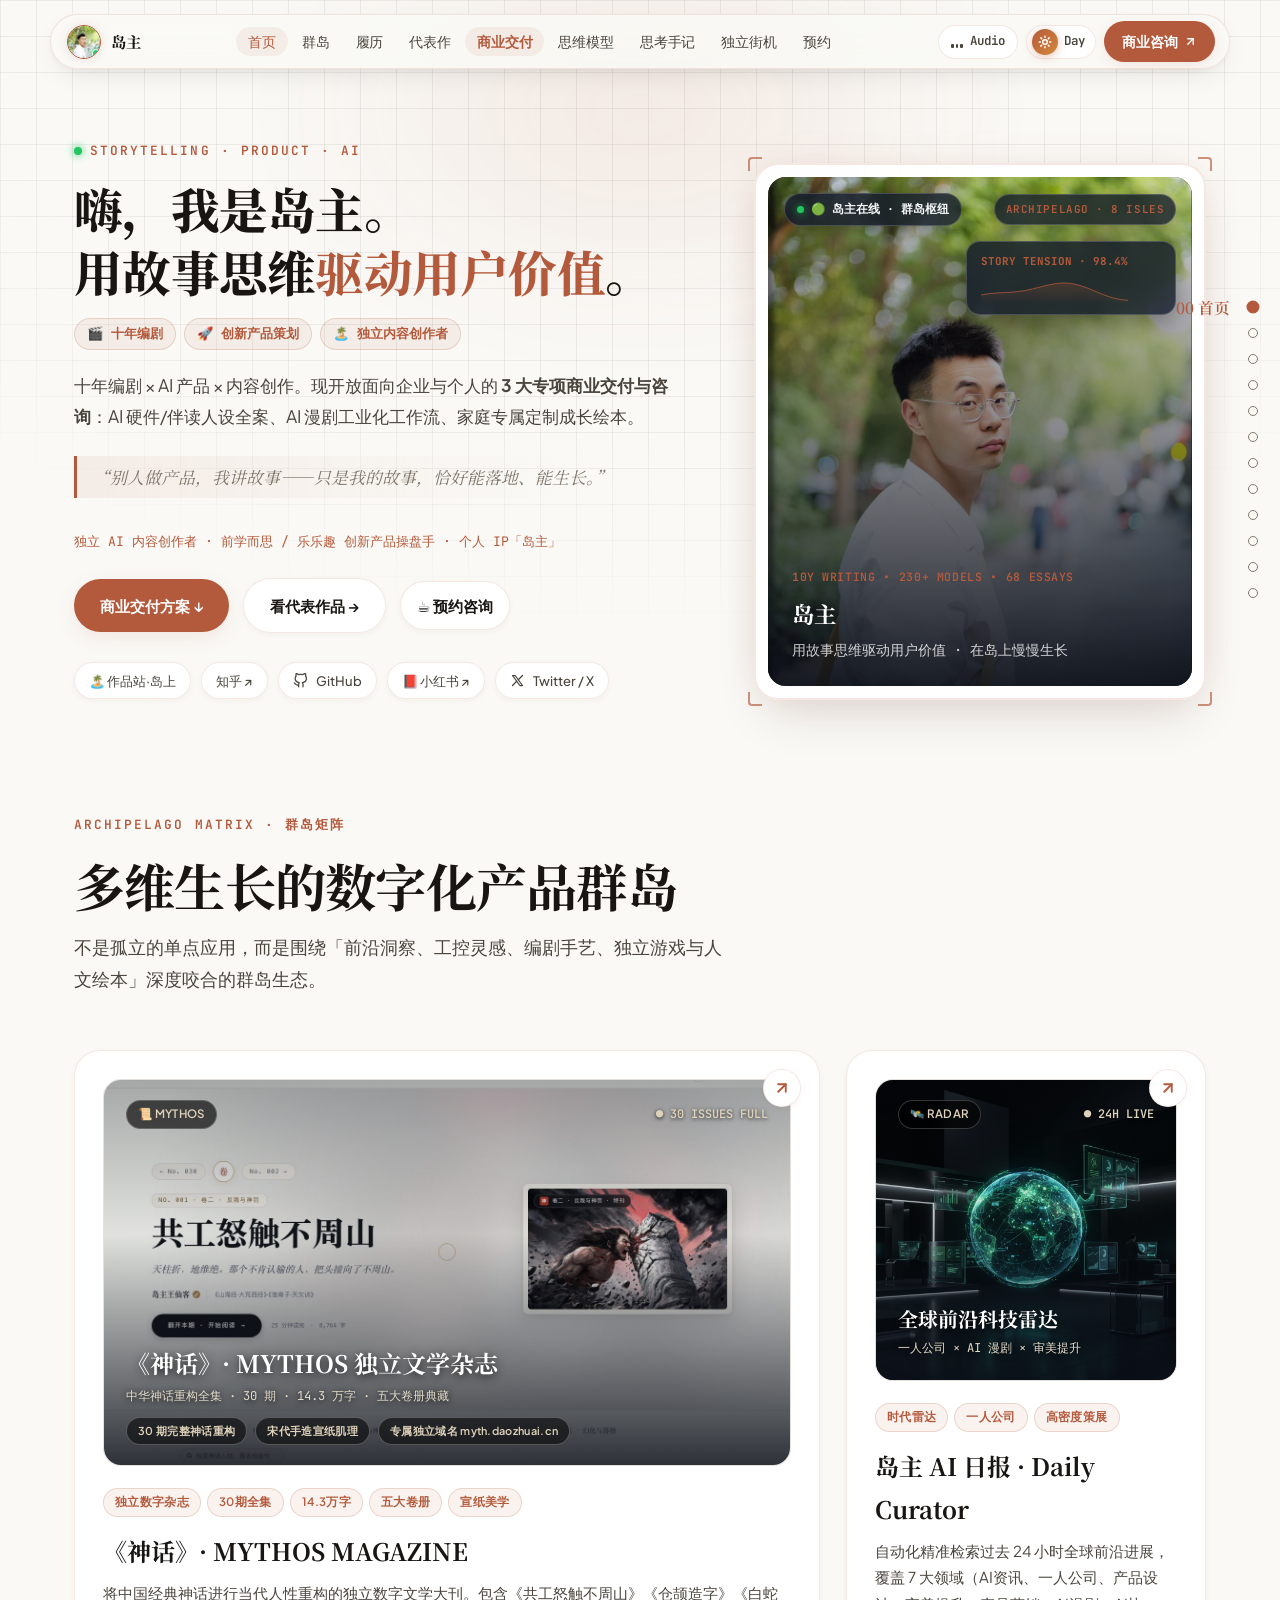
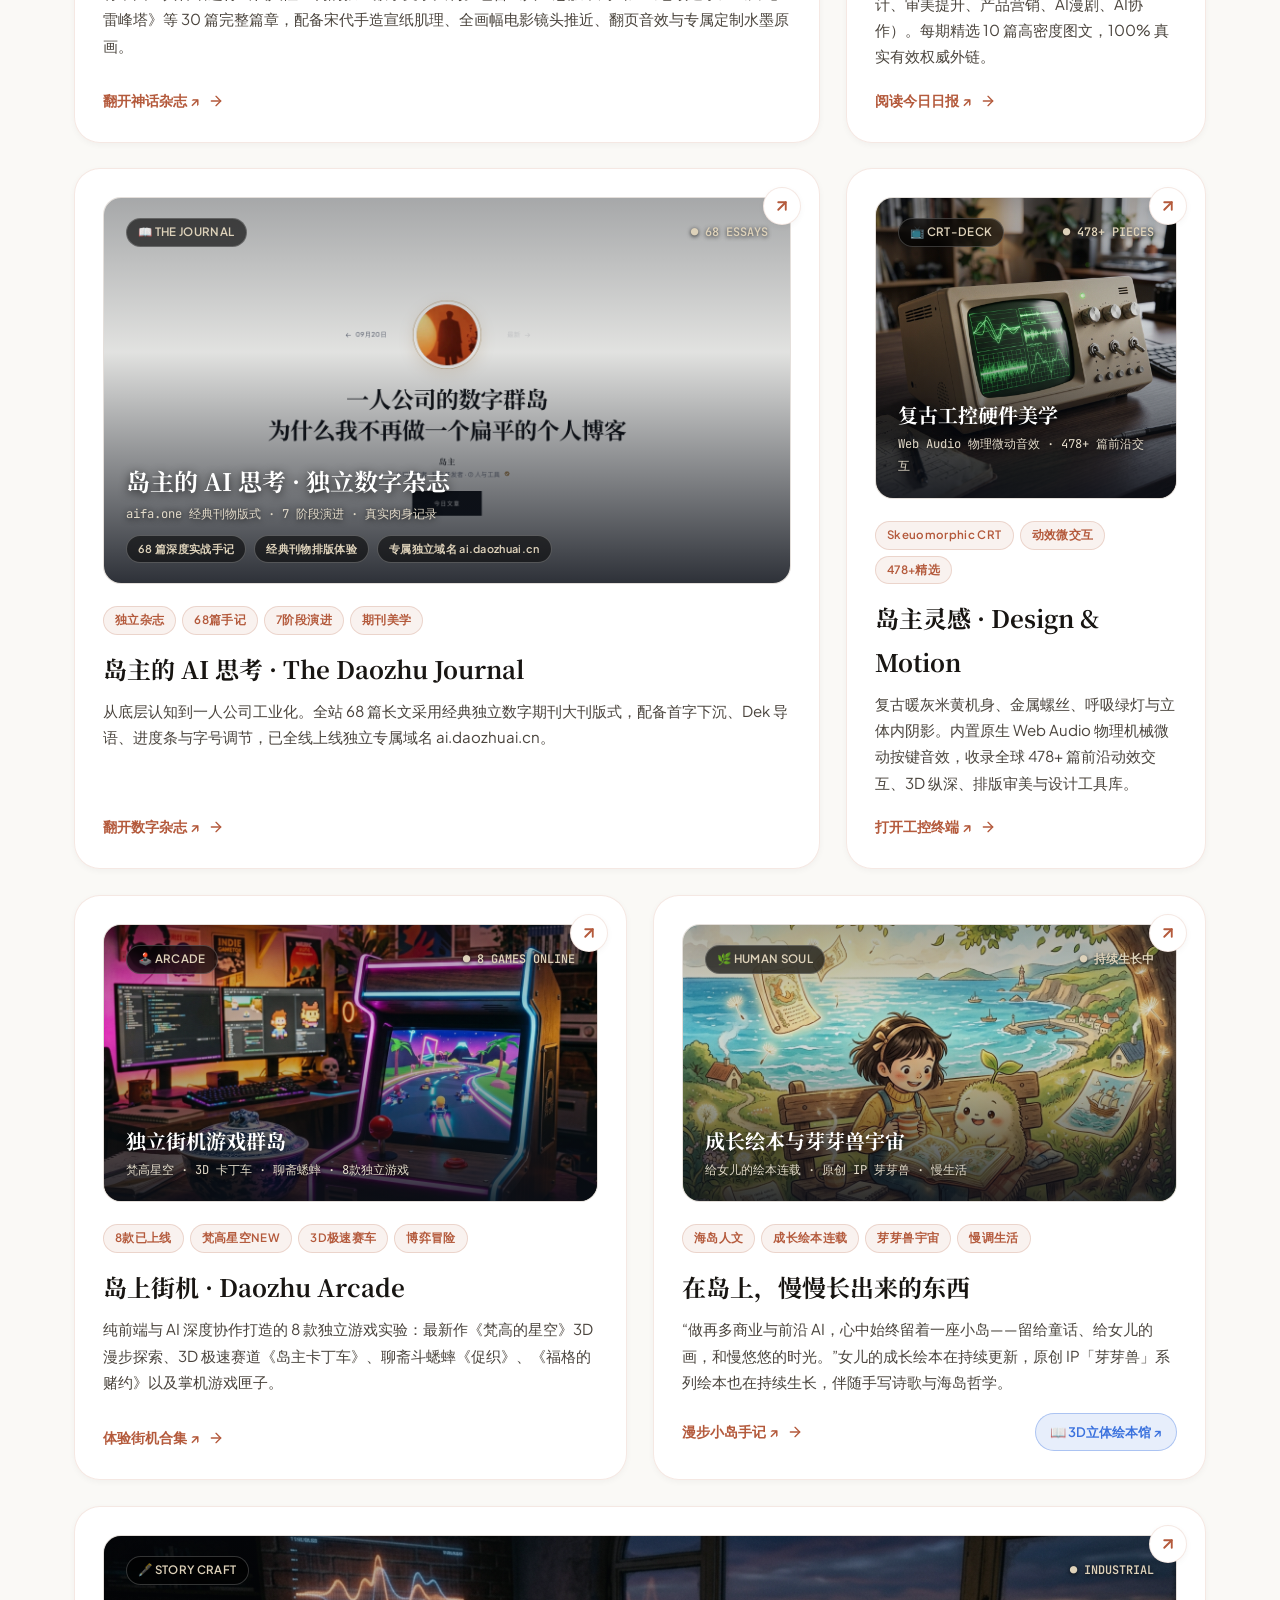
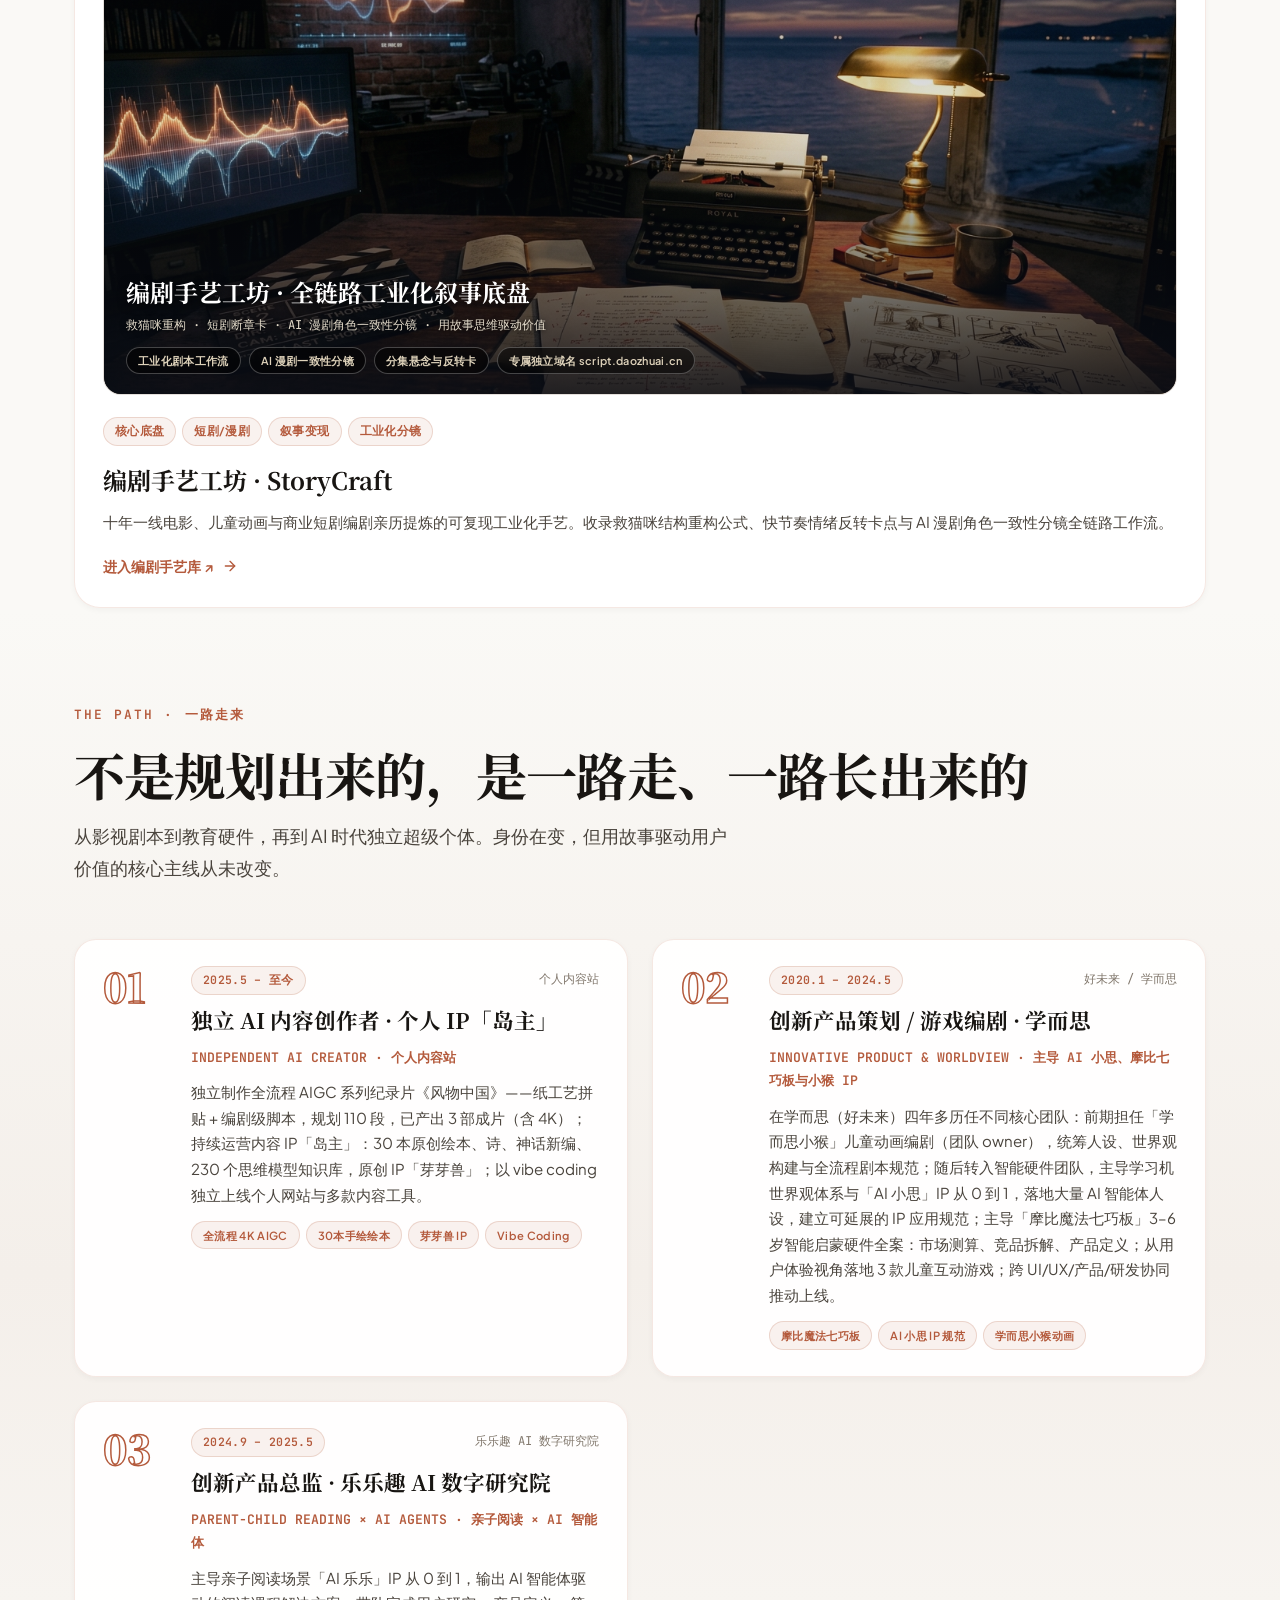
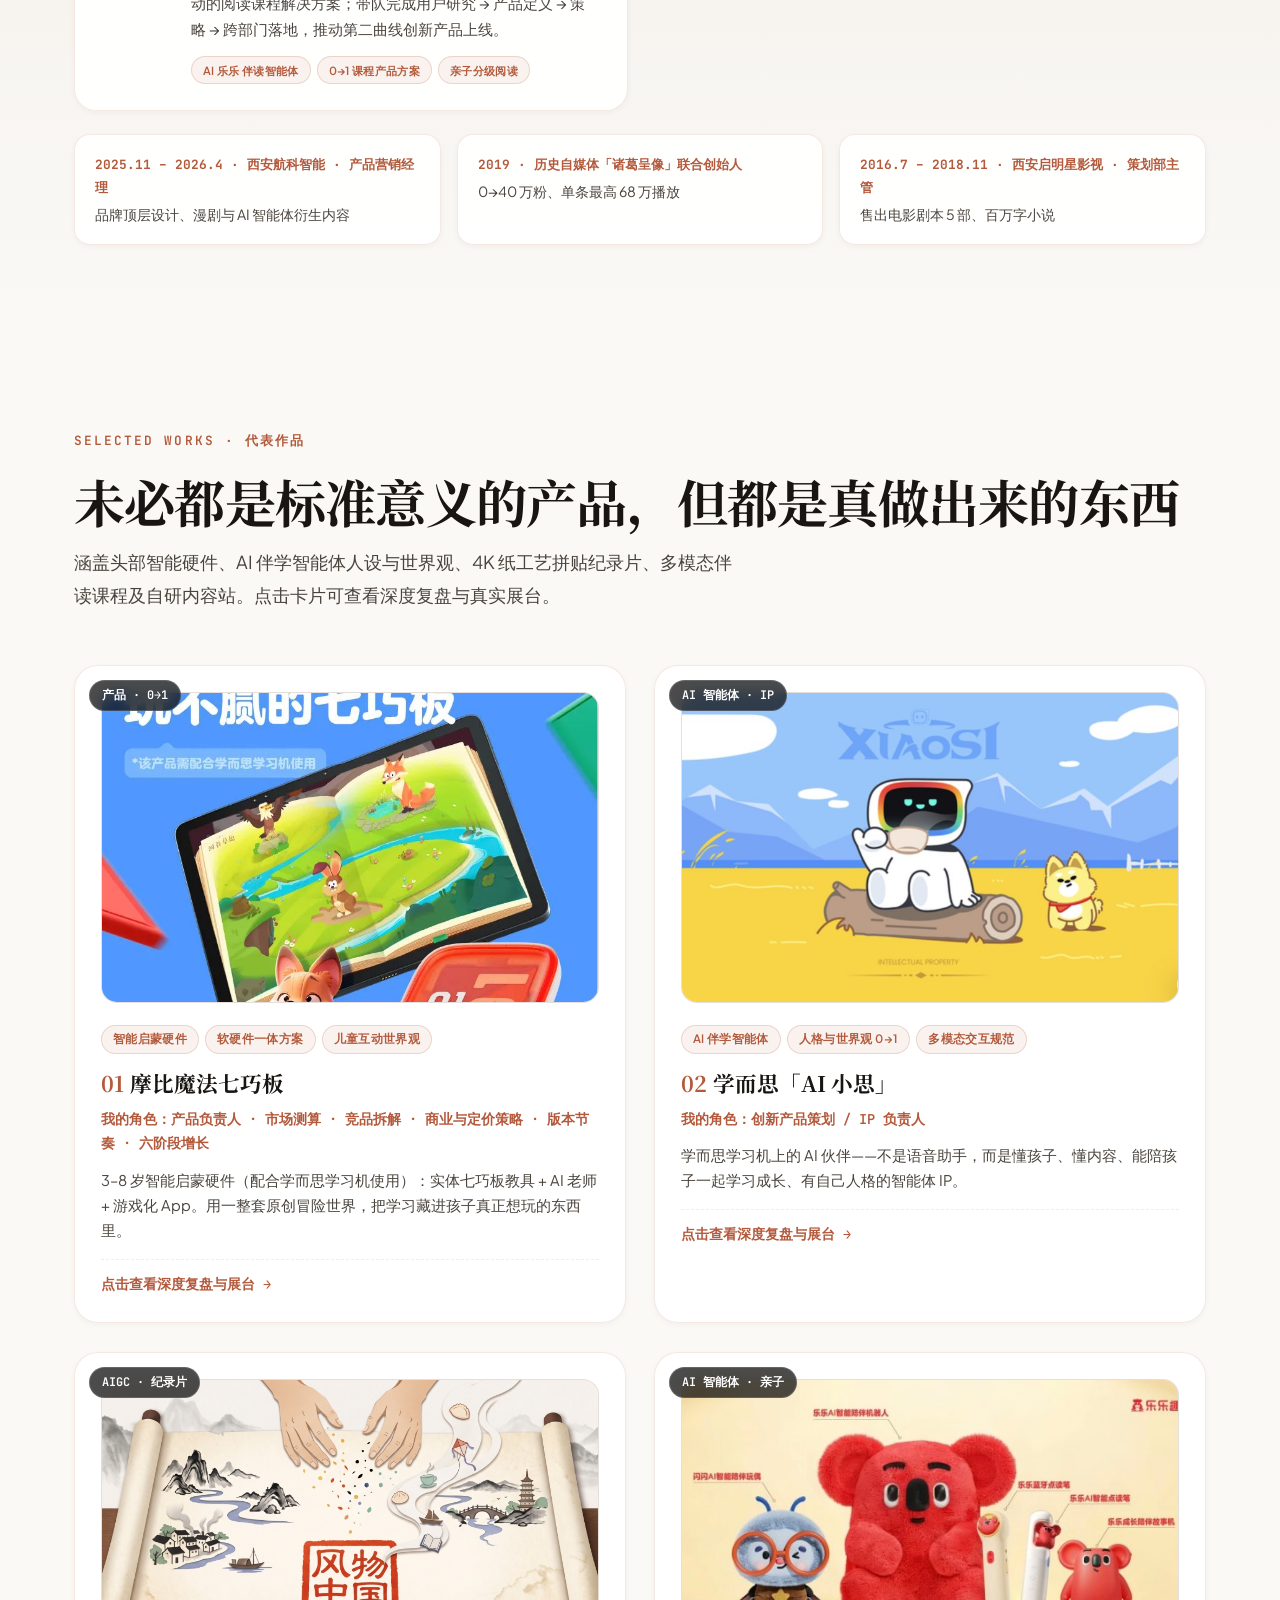
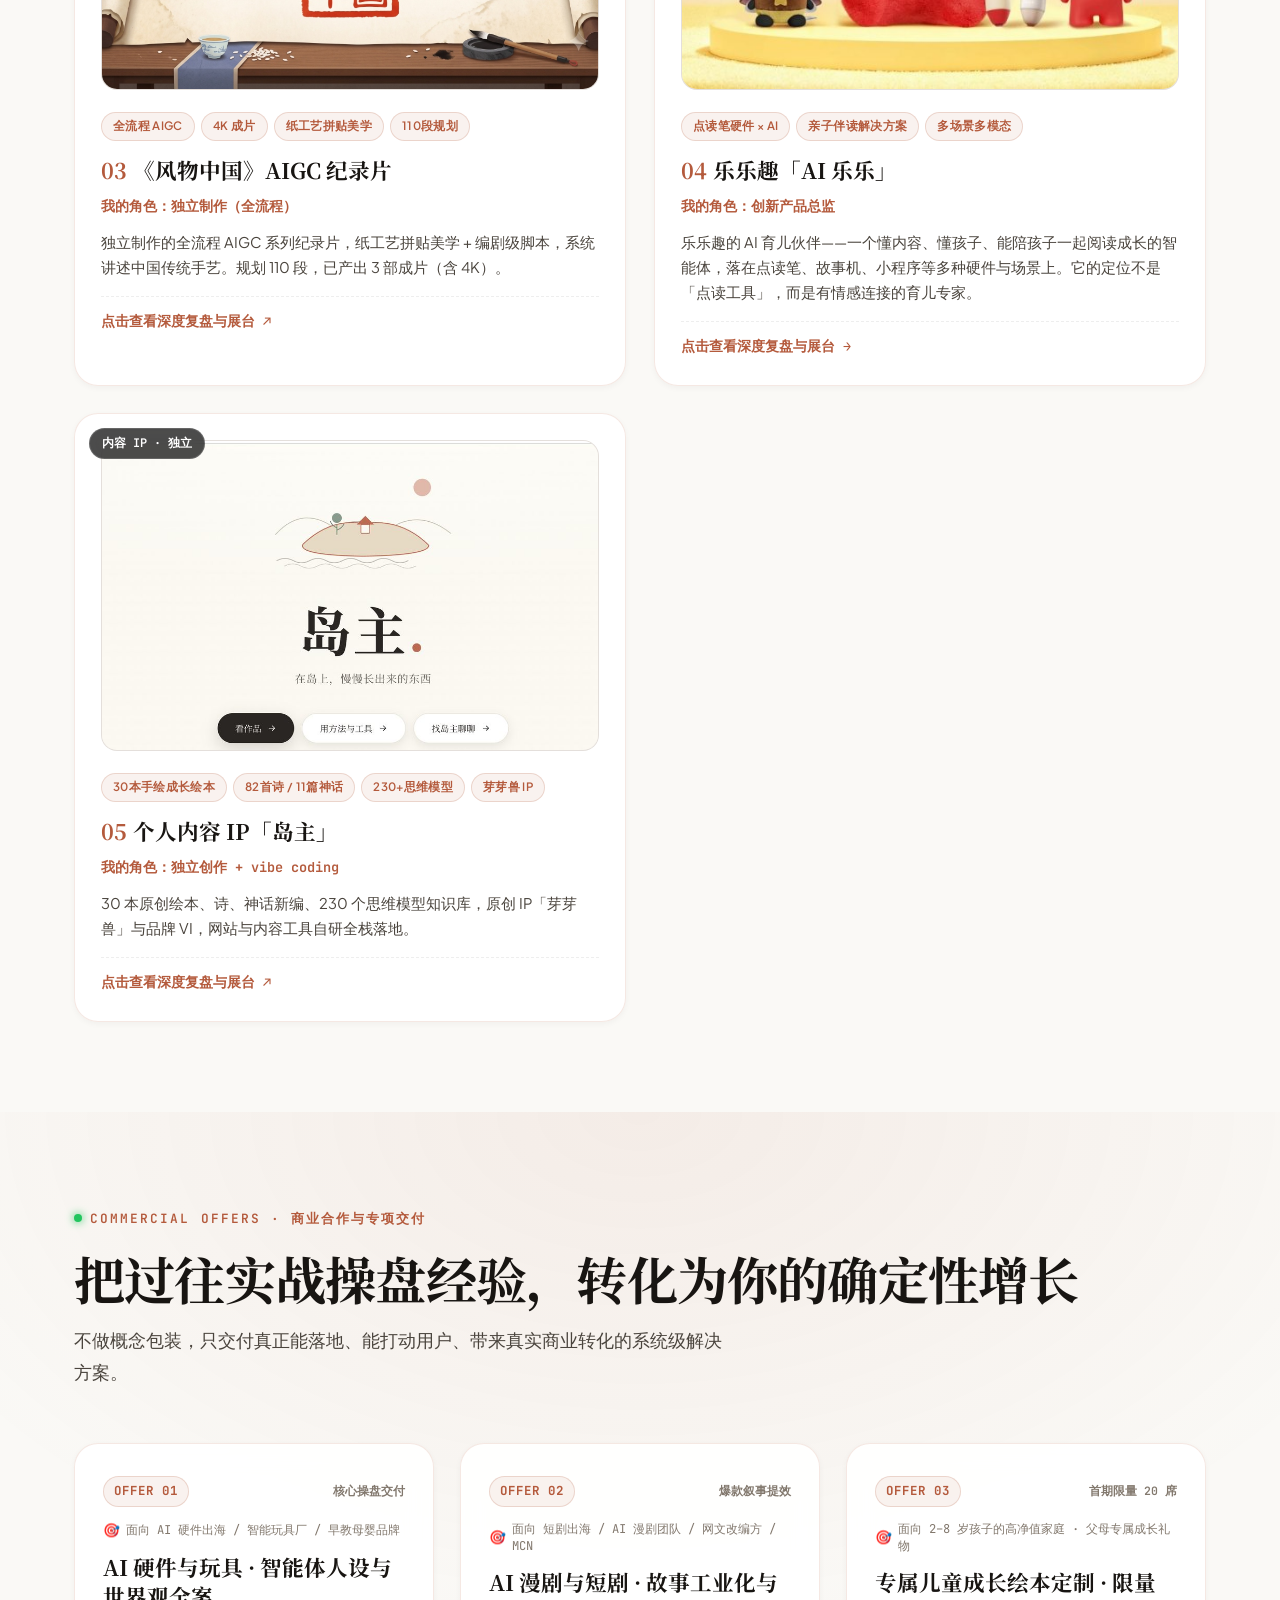
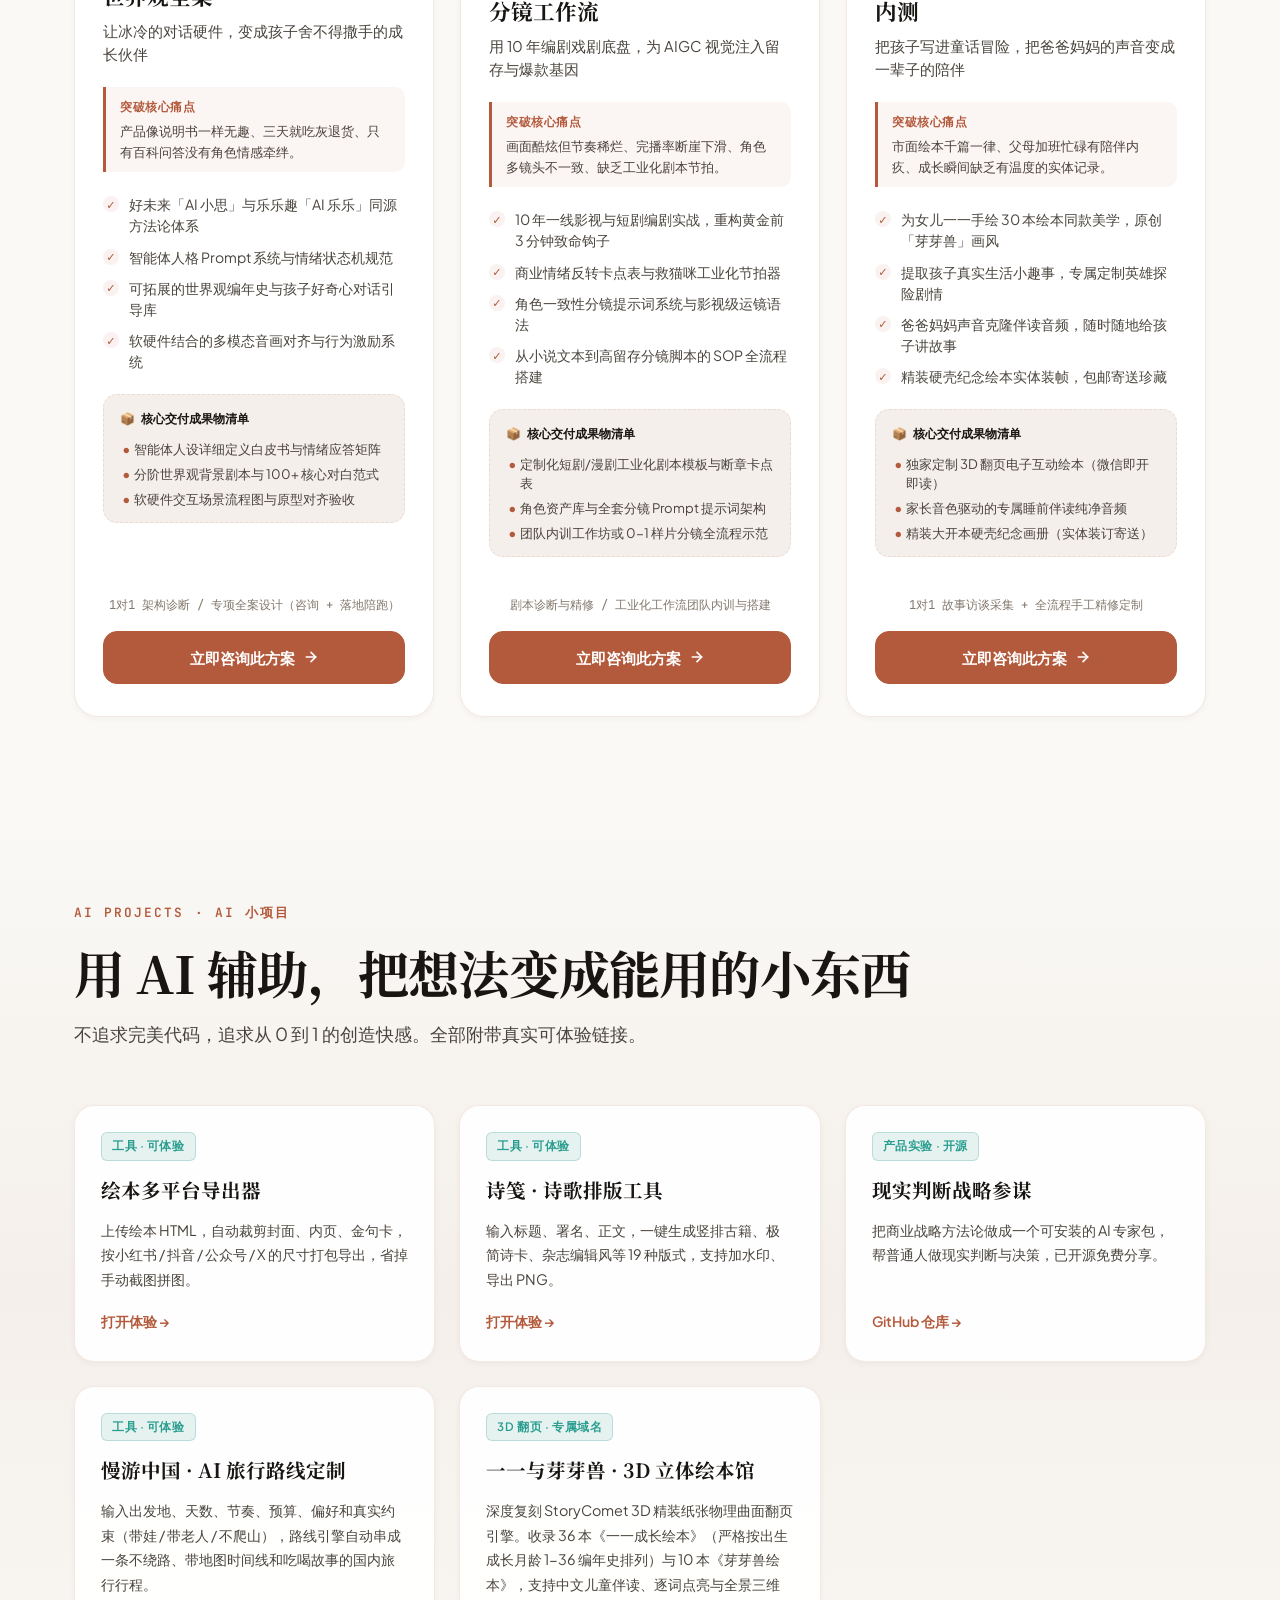
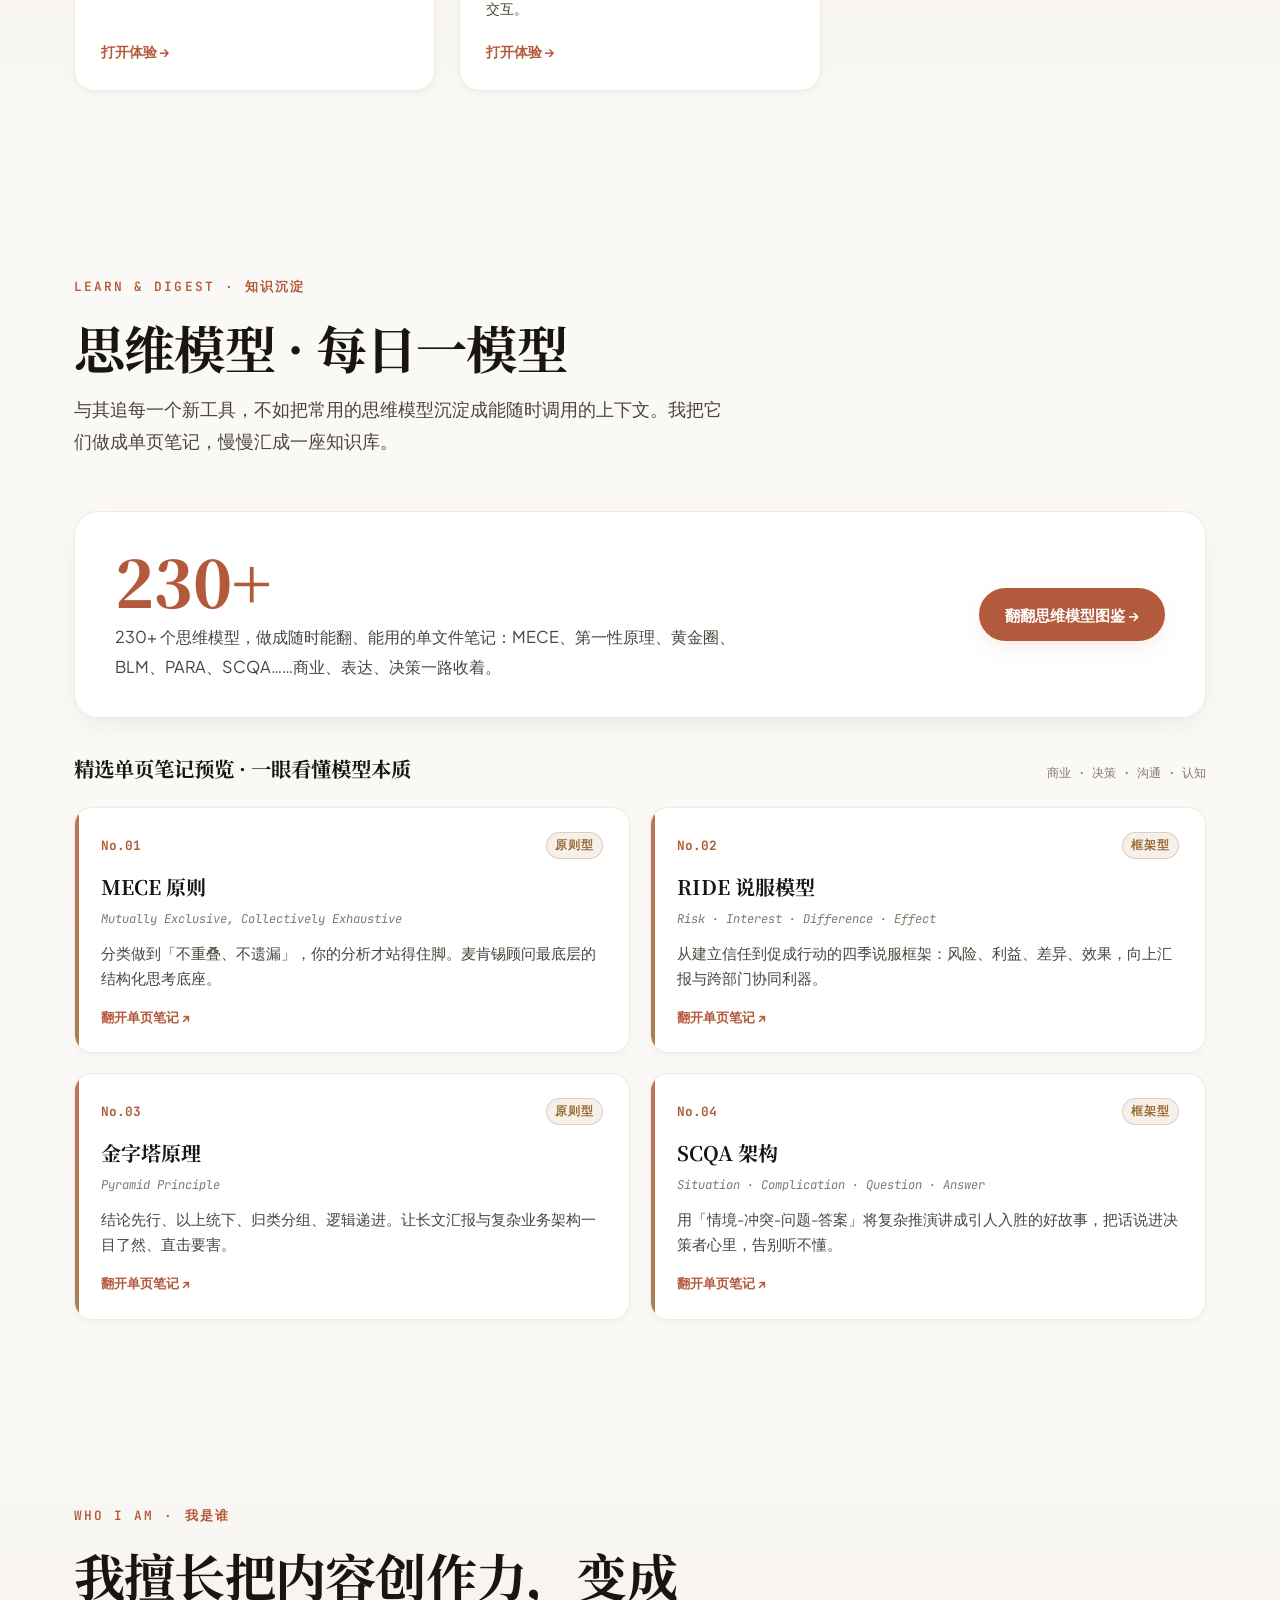
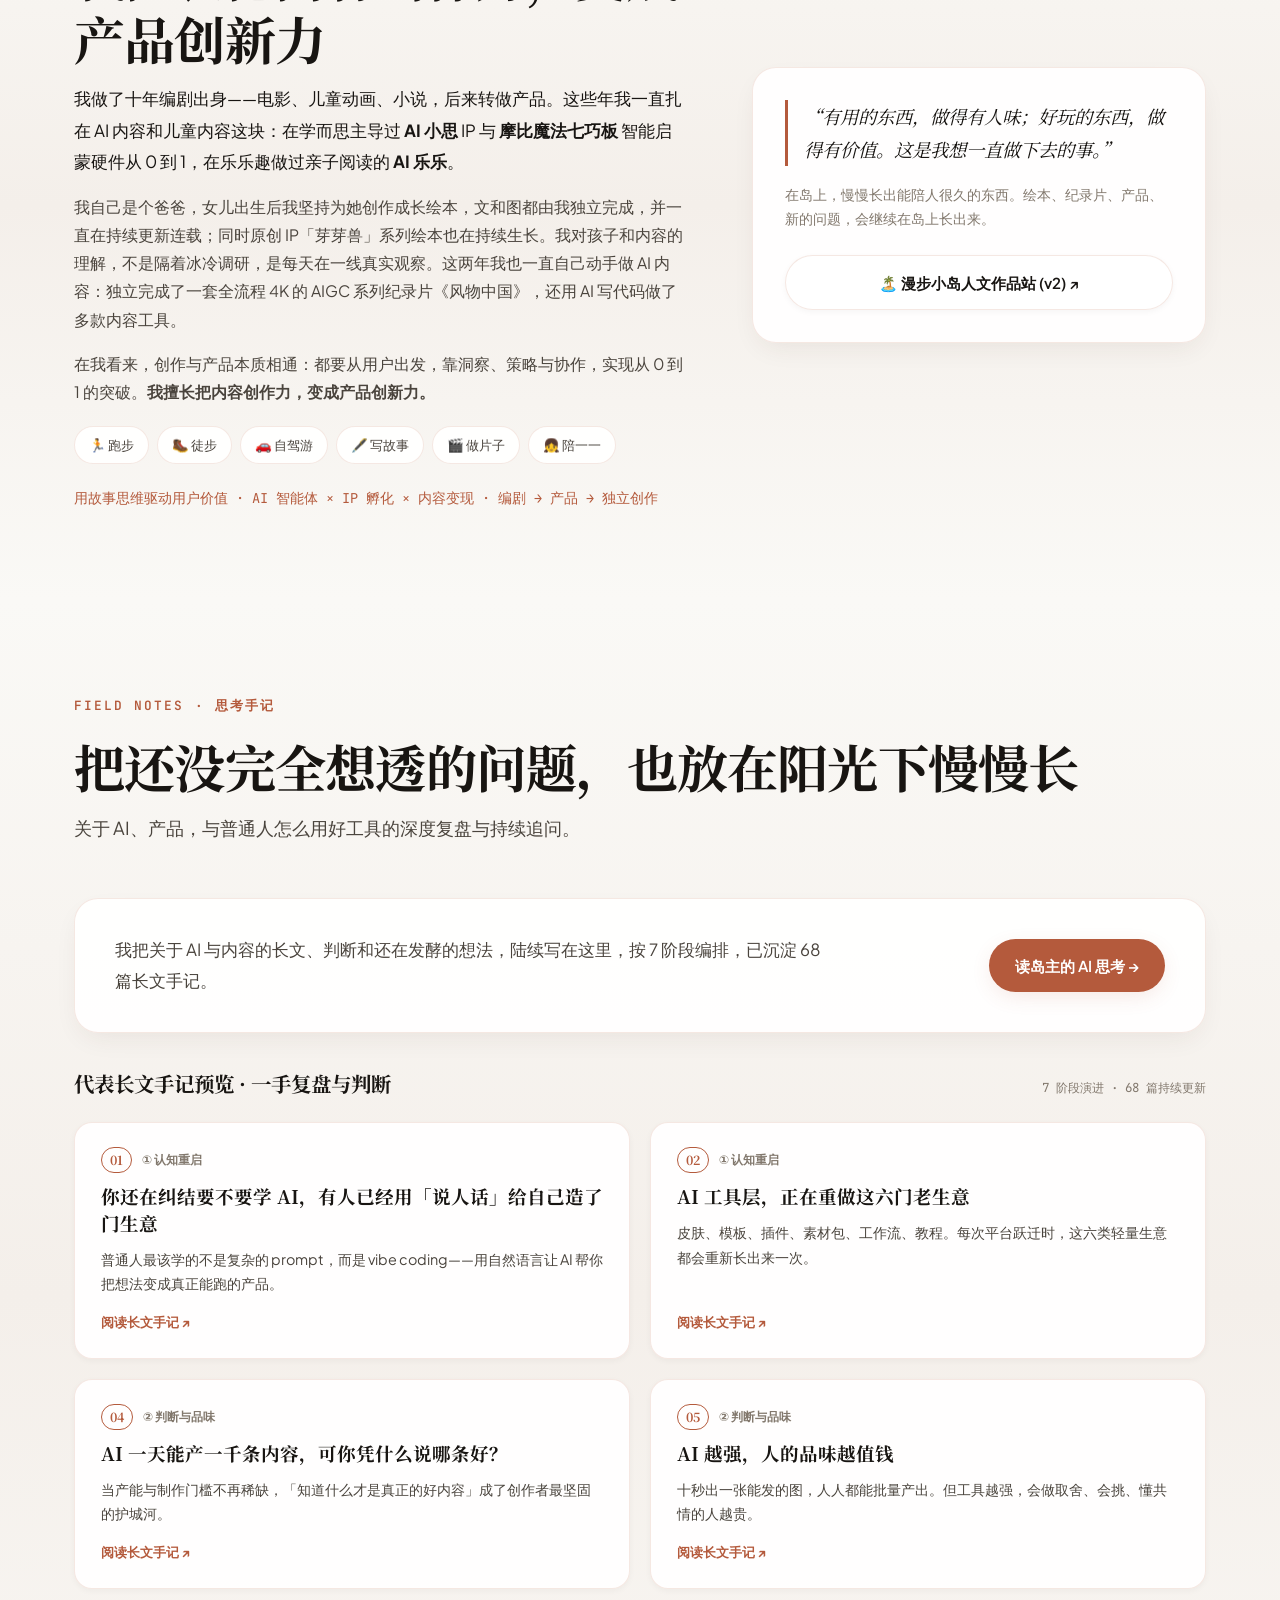
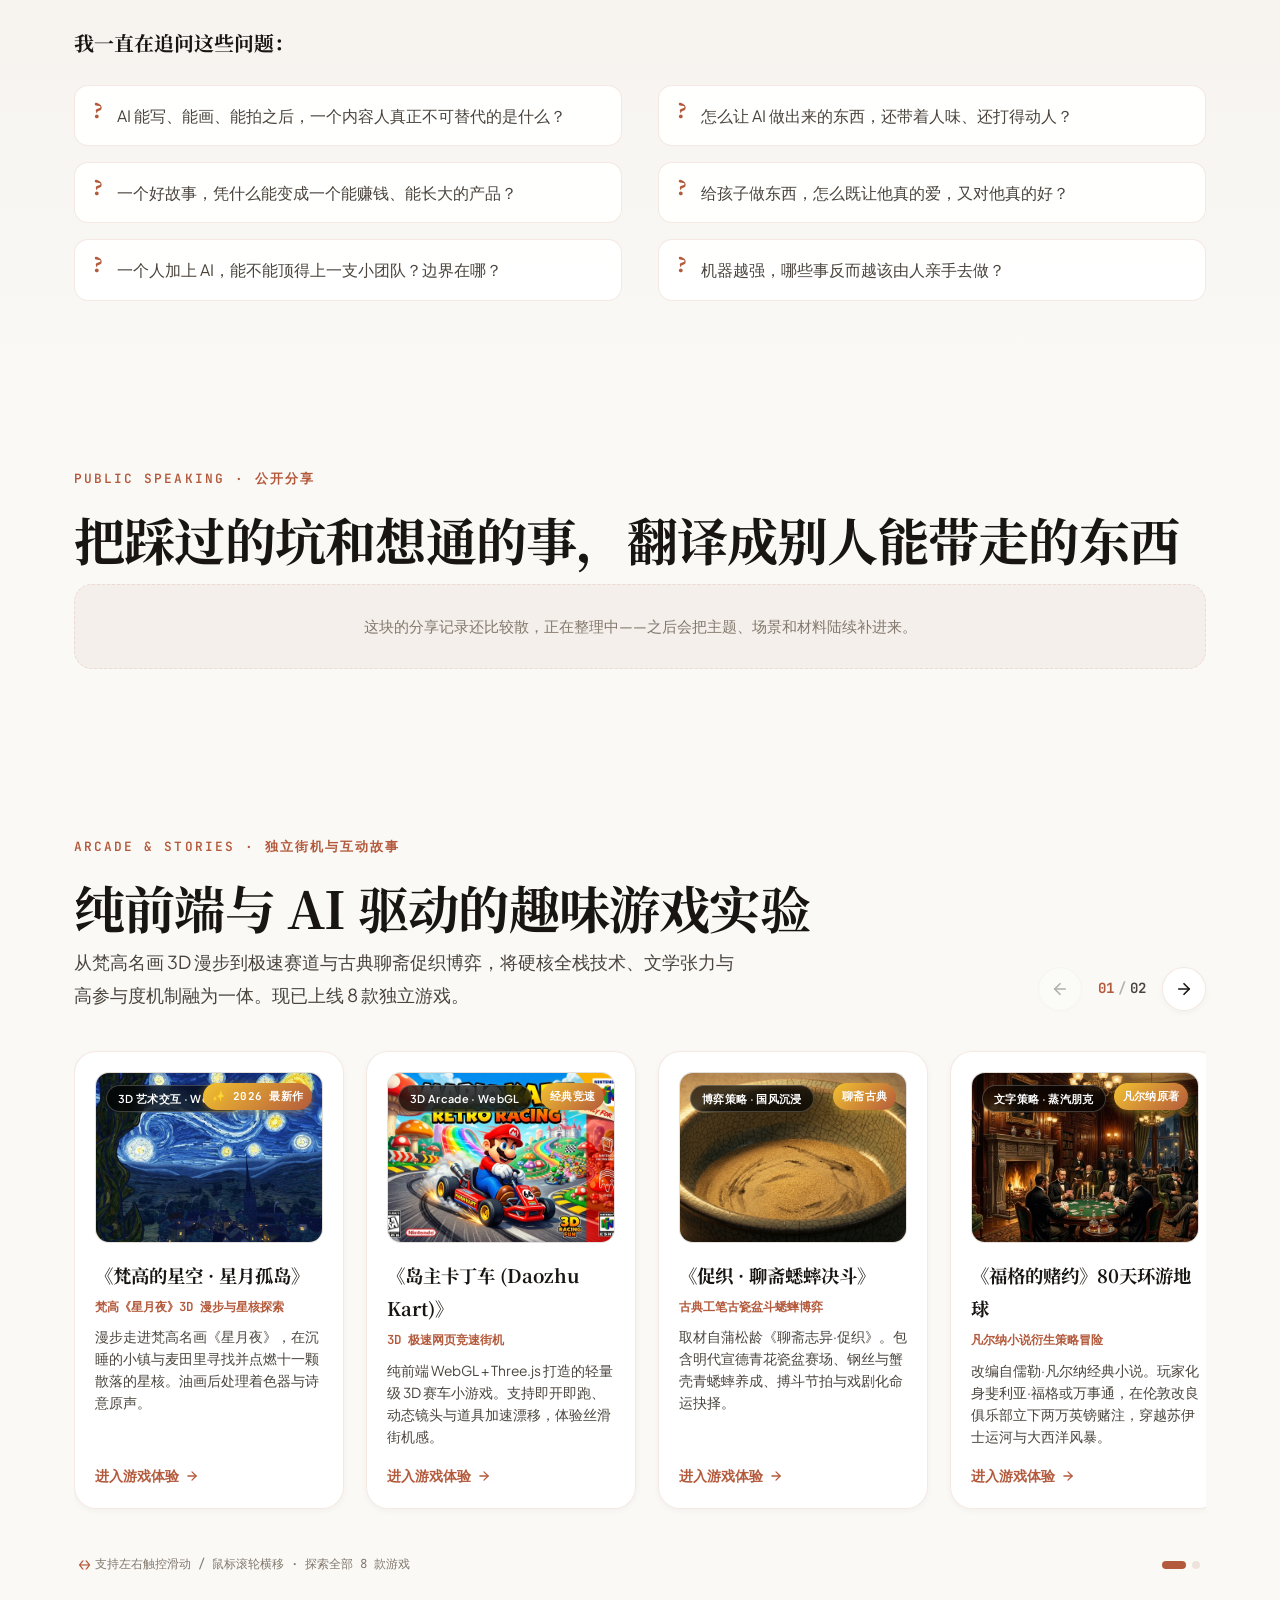
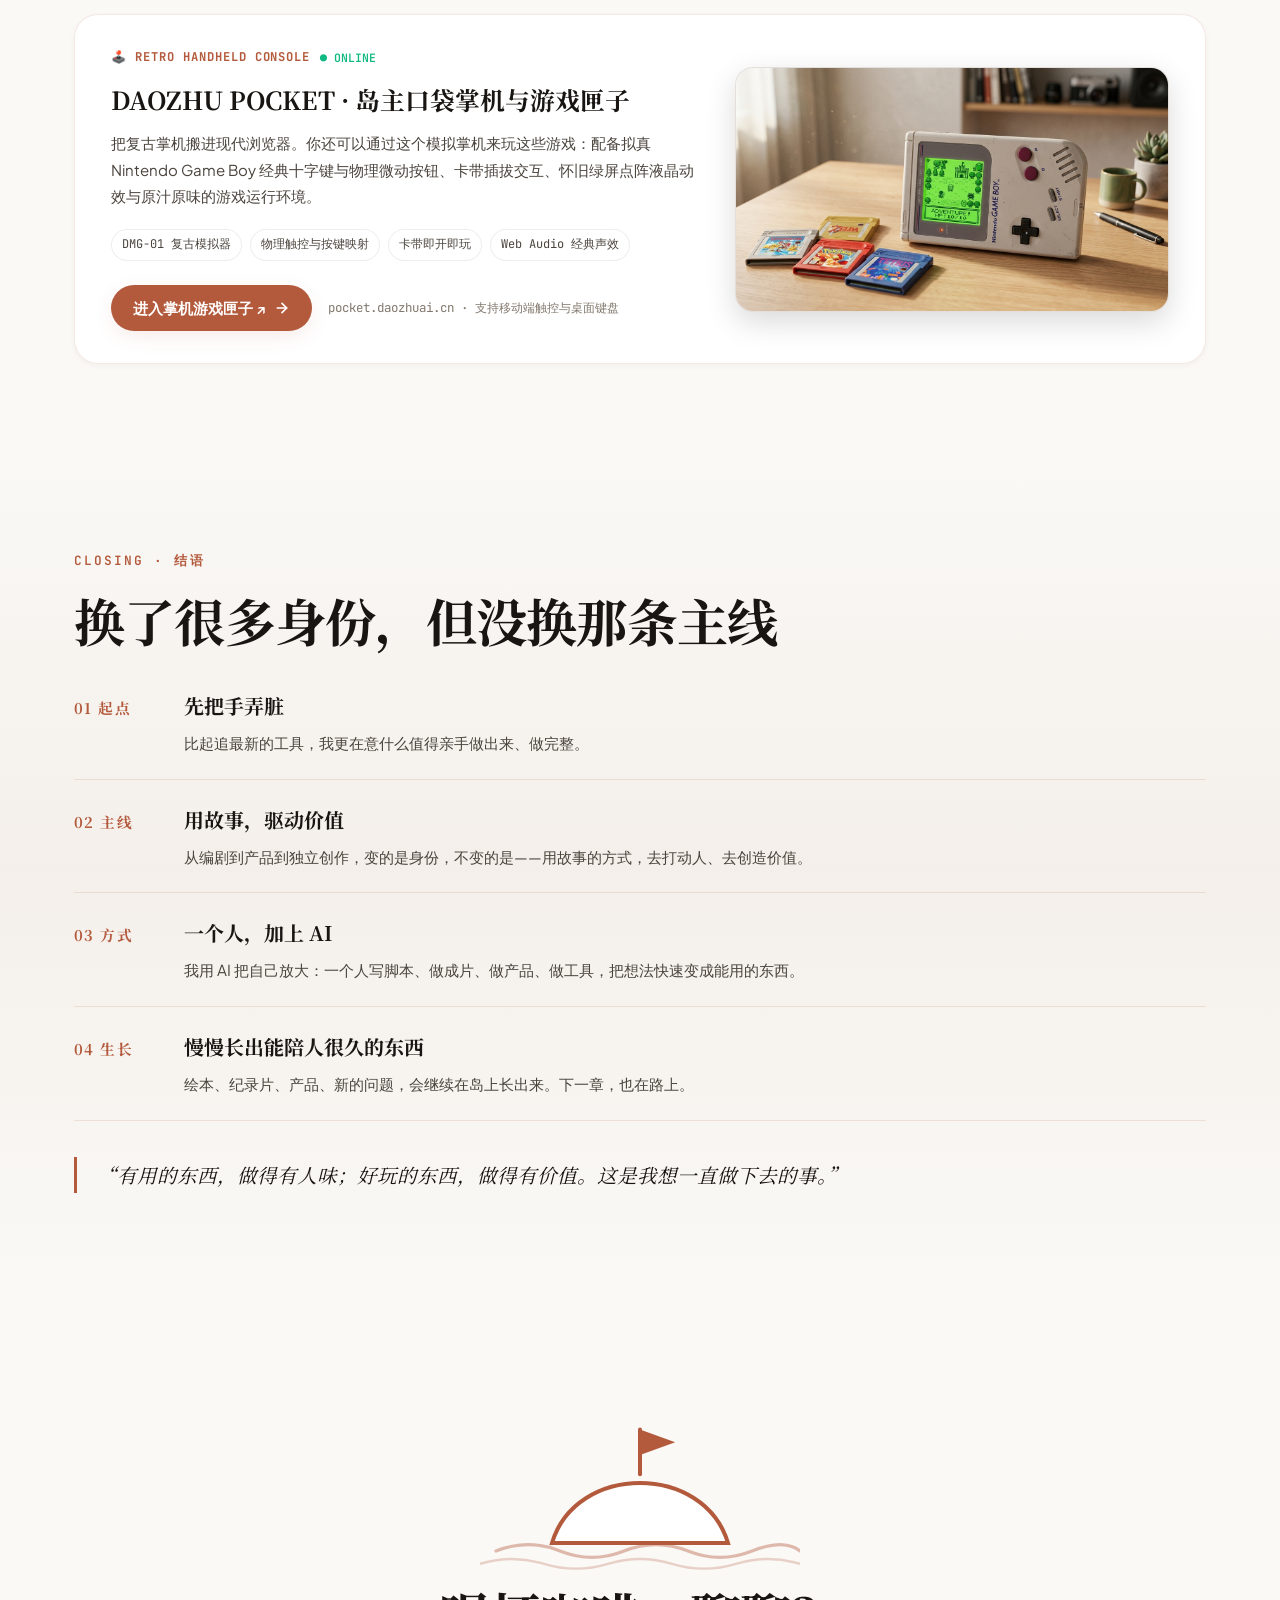
==== index.html @ 6ce7bd22 "feat: add Mythos Magazine to Bento archipelago and 8-game slider with Van Gogh Starry Night" ====
<!DOCTYPE html>
<html lang="zh-CN">
<head>
  <meta charset="UTF-8">
  <meta name="viewport" content="width=device-width, initial-scale=1.0">
  <title>岛主 | 用故事思维驱动用户价值 (Daozhu Portfolio 2026)</title>
  <meta name="description" content="岛主官方个人门户。十年编剧 × AI 产品 × 内容创作。聚合 AI 智能体、IP 孵化、内容变现、230+思维模型与数字群岛生态。">
  <meta name="keywords" content="岛主, 编剧, AI产品经理, 短剧变现, AI漫剧, 独立开发者, 一人公司, 数字群岛, 摩比魔法七巧板, AI小思, AI乐乐">
  <link rel="icon" type="image/svg+xml" href="assets/favicon.svg">

  <!-- Open Graph -->
  <meta property="og:type" content="website">
  <meta property="og:title" content="岛主 | 用故事思维驱动用户价值">
  <meta property="og:description" content="十年编剧 × AI 产品 × 内容创作。在岛上，慢慢长出来的数字化产品与故事宇宙。">
  <meta property="og:image" content="assets/avatar.jpg">

  <!-- 防止深色模式闪烁脚本 (Rico UI 最佳实践) -->
  <script>
    (function () {
      const savedTheme = localStorage.getItem('daozhu_portfolio_theme');
      const prefersDark = window.matchMedia && window.matchMedia('(prefers-color-scheme: dark)').matches;
      if (savedTheme === 'dark' || (!savedTheme && prefersDark)) {
        document.documentElement.classList.add('dark');
      }
    })();
  </script>

  <!-- 预连接与字体加载 -->
  <link rel="preconnect" href="https://fonts.googleapis.com">
  <link rel="preconnect" href="https://fonts.gstatic.com" crossorigin>
  <link href="https://fonts.googleapis.com/css2?family=Plus+Jakarta+Sans:ital,wght@0,300;0,400;0,500;0,600;0,700;0,800;1,400&family=Noto+Serif+SC:wght@400;500;600;700;900&family=JetBrains+Mono:wght@400;500;600;700&display=swap" rel="stylesheet">

  <!-- 核心样式 (带版本时间戳防浏览器缓存) -->
  <link rel="stylesheet" href="css/style.css?v=20261007_awwwards_v1">
  <link rel="stylesheet" href="css/components.css?v=20261014_myth_v1">
</head>
<body>

  <!-- 顶部滚动进度指示器 (Modern Web Guidance 规范) -->
  <div id="siteScrollProgress" class="site-scroll-progress" aria-hidden="true"></div>

  <!-- 氛围背景网格与顶部柔光 (Rico UI 标志性设计) -->
  <div class="ambient-grid" aria-hidden="true"></div>
  <div class="ambient-glow-top" aria-hidden="true"></div>

  <!-- ── 0. 右侧旅程航标 (Journey Navigation) ── -->
  <aside class="journey-nav" aria-label="旅程导航">
    <button class="journey-dot active" data-target="hero" data-label="00 首页"></button>
    <button class="journey-dot" data-target="ecosystem" data-label="01 生态"></button>
    <button class="journey-dot" data-target="milestones" data-label="02 履历"></button>
    <button class="journey-dot" data-target="works" data-label="03 代表作"></button>
    <button class="journey-dot" data-target="services" data-label="04 交付"></button>
    <button class="journey-dot" data-target="projects" data-label="05 项目"></button>
    <button class="journey-dot" data-target="models" data-label="06 模型"></button>
    <button class="journey-dot" data-target="about" data-label="07 我是谁"></button>
    <button class="journey-dot" data-target="notes" data-label="08 手记"></button>
    <button class="journey-dot" data-target="arcade-section" data-label="09 街机"></button>
    <button class="journey-dot" data-target="closing" data-label="10 结语"></button>
    <button class="journey-dot" data-target="contact" data-label="11 预约"></button>
  </aside>

  <!-- ── 1. 浮动毛玻璃胶囊导航 (Floating Island Header) ── -->
  <header class="site-header">
    <div class="nav-pill">
      <!-- 品牌与在线状态 -->
      <a href="#hero" class="nav-brand">
        <div class="brand-avatar">
          <img src="assets/avatar.jpg" alt="岛主头像" onerror="this.src='assets/favicon.svg'">
          <span class="brand-status-dot"></span>
        </div>
        <span class="font-serif brand-name">岛主</span>
      </a>

      <!-- 桌面端导航链接 (Streamlined, White-space nowrap) -->
      <nav aria-label="全站导航">
        <ul class="nav-links">
          <li><a href="#hero" class="nav-link active">首页</a></li>
          <li><a href="#ecosystem" class="nav-link">群岛</a></li>
          <li><a href="#milestones" class="nav-link">履历</a></li>
          <li><a href="#works" class="nav-link">代表作</a></li>
          <li><a href="#services" class="nav-link nav-link-special">商业交付</a></li>
          <li><a href="#models" class="nav-link">思维模型</a></li>
          <li><a href="#notes" class="nav-link">思考手记</a></li>
          <li><a href="#arcade-section" class="nav-link">独立街机</a></li>
          <li><a href="#contact" class="nav-link">预约</a></li>
        </ul>
      </nav>

      <!-- 操作区：声音开关 + 日夜切换 + 商业预约 CTA -->
      <div class="nav-actions">
        <!-- 原生 Web Audio 程序化原声与微触控音效开关 -->
        <button id="soundToggleBtn" class="sound-toggle-btn" aria-label="切换海岛环境原声与音效" aria-pressed="false" title="开启/关闭 海岛环境音效">
          <div class="sound-bars" aria-hidden="true">
            <span class="bar bar-1"></span>
            <span class="bar bar-2"></span>
            <span class="bar bar-3"></span>
          </div>
          <span class="sound-label font-mono">Audio</span>
        </button>

        <!-- Rico UI 风格日夜切换器 -->
        <button class="theme-toggle-btn" aria-label="切换主题模式">
          <div class="toggle-icon-sphere">
            <svg class="theme-sun-icon" xmlns="http://www.w3.org/2000/svg" viewBox="0 0 24 24" fill="none" stroke="currentColor" stroke-width="2.5" stroke-linecap="round" stroke-linejoin="round">
              <circle cx="12" cy="12" r="4"></circle>
              <path d="M12 2v2M12 20v2M4.93 4.93l1.41 1.41M17.66 17.66l1.41 1.41M2 12h2M20 12h2M6.34 17.66l-1.41 1.41M19.07 4.93l-1.41 1.41"></path>
            </svg>
            <svg class="theme-moon-icon" style="display: none;" xmlns="http://www.w3.org/2000/svg" viewBox="0 0 24 24" fill="none" stroke="currentColor" stroke-width="2.5" stroke-linecap="round" stroke-linejoin="round">
              <path d="M12 3a6 6 0 0 0 9 9 9 9 0 1 1-9-9Z"></path>
            </svg>
          </div>
          <span class="theme-label-text font-mono">Day</span>
        </button>

        <!-- 商业咨询 / 预约 CTA -->
        <a href="#services" class="nav-cta-btn">
          <span>商业咨询</span>
          <svg xmlns="http://www.w3.org/2000/svg" width="13" height="13" viewBox="0 0 24 24" fill="none" stroke="currentColor" stroke-width="2.5" stroke-linecap="round" stroke-linejoin="round">
            <line x1="7" y1="17" x2="17" y2="7"></line>
            <polyline points="7 7 17 7 17 17"></polyline>
          </svg>
        </a>
      </div>
    </div>
  </header>

  <!-- ── 2. Hero 叙事与展示展台 (Hero Section) ── -->
  <section id="hero" class="hero-section">
    <div class="container">
      <div class="hero-grid">
        <!-- 左侧叙事核心 -->
        <div class="hero-narrative">
          <div class="eyebrow reveal">
            <span style="width: 8px; height: 8px; border-radius: 50%; background: #22c55e; box-shadow: 0 0 8px #22c55e; display: inline-block;"></span>
            <span>STORYTELLING · PRODUCT · AI</span>
          </div>

          <h1 class="hero-title">
            <span class="hero-title-greeting">嗨，我是岛主。</span>
            <span class="hero-title-statement">用故事思维<em>驱动用户价值</em>。</span>
          </h1>

          <div class="hero-role-tags font-mono reveal">
            <span>🎬 十年编剧</span>
            <span>🚀 创新产品策划</span>
            <span>🏝️ 独立内容创作者</span>
          </div>

          <p class="hero-lead reveal delay-1">
            十年编剧 × AI 产品 × 内容创作。现开放面向企业与个人的 <b>3 大专项商业交付与咨询</b>：AI 硬件/伴读人设全案、AI 漫剧工业化工作流、家庭专属定制成长绘本。
          </p>

          <blockquote class="hero-motto reveal delay-2">
            “别人做产品，我讲故事——只是我的故事，恰好能落地、能生长。”
          </blockquote>

          <div style="font-family: var(--font-mono); font-size: 0.82rem; color: var(--brand-primary); margin-bottom: 24px;" class="reveal delay-2">
            独立 AI 内容创作者 · 前学而思 / 乐乐趣 创新产品操盘手 · 个人 IP「岛主」
          </div>

          <div class="hero-actions reveal delay-3">
            <a href="#services" class="btn btn-primary">
              <span>商业交付方案 ↓</span>
            </a>
            <a href="#works" class="btn btn-ghost">
              <span>看代表作品 →</span>
            </a>
            <a href="#contact" data-open-modal="coffee" class="btn btn-ghost" style="padding: 10px 16px;">
              <span>☕ 预约咨询</span>
            </a>
          </div>

          <!-- 社交外链微交互卡片列 -->
          <div class="social-cards-wrapper reveal delay-4">
            <div class="social-list">
              <a href="https://me.daozhuai.cn/v2/" target="_blank" rel="noopener noreferrer" class="social-item">
                <span>🏝️ 作品站·岛上</span>
              </a>
              <a href="https://www.zhihu.com/people/wang-xianke-52" target="_blank" rel="noopener noreferrer" class="social-item">
                <span>知乎 ↗</span>
              </a>
              <a href="https://github.com/daozhu1993-oss" target="_blank" rel="noopener noreferrer" class="social-item">
                <svg xmlns="http://www.w3.org/2000/svg" viewBox="0 0 24 24" fill="none" stroke="currentColor" stroke-width="2" stroke-linecap="round" stroke-linejoin="round"><path d="M9 19c-5 1.5-5-2.5-7-3m14 6v-3.87a3.37 3.37 0 0 0-.94-2.61c3.14-.35 6.44-1.54 6.44-7A5.44 5.44 0 0 0 20 4.77 5.07 5.07 0 0 0 19.91 1S18.73.65 16 2.48a13.38 13.38 0 0 0-7 0C6.27.65 5.09 1 5.09 1A5.07 5.07 0 0 0 5 4.77a5.44 5.44 0 0 0-1.5 3.78c0 5.42 3.3 6.61 6.44 7A3.37 3.37 0 0 0 9 18.13V22"></path></svg>
                <span>GitHub</span>
              </a>
              <a href="https://xhslink.cn/o/7NfUNVTdCrr" target="_blank" rel="noopener noreferrer" class="social-item">
                <span>📕 小红书 ↗</span>
              </a>
              <a href="https://x.com/daozhu_1" target="_blank" rel="noopener noreferrer" class="social-item">
                <svg xmlns="http://www.w3.org/2000/svg" viewBox="0 0 24 24" fill="none" stroke="currentColor" stroke-width="2" stroke-linecap="round" stroke-linejoin="round"><path d="M4 4l11.733 16h4.267l-11.733 -16z"></path><path d="M4 20l6.768 -6.768m2.46 -2.46l6.772 -6.772"></path></svg>
                <span>Twitter / X</span>
              </a>
            </div>
          </div>
        </div>

        <!-- 右侧展台：Awwwards 专属 3D 遥测展台 + 视觉肖像 + 实时故事节拍 HUD -->
        <div class="showcase-wrapper reveal delay-2">
          <div class="case-solid">
            <!-- 4 个精密取景 L 标 (case-square) -->
            <div class="case-square top-l"></div>
            <div class="case-square top-r"></div>
            <div class="case-square bot-l"></div>
            <div class="case-square bot-r"></div>

            <div class="hero-showcase-card" data-cursor="view">
              <div class="hero-poster-canvas">
                <!-- 岛主肖像主图 -->
                <img src="assets/avatar.jpg" alt="岛主 · 十年编剧 × AI产品">
                <div class="hero-canvas-overlay"></div>

                <!-- 顶部 HUD: 在线状态与群岛实时遥测 -->
                <div class="showcase-top-hud">
                  <div class="hud-status-badge">
                    <span class="hud-ping-dot"></span>
                    <span class="font-mono">🟢 岛主在线 · 群岛枢纽</span>
                  </div>
                  <div class="hud-stat-chip font-mono">
                    <span>ARCHIPELAGO · 8 ISLES</span>
                  </div>
                </div>

                <!-- 浮动组件: 戏剧节拍实时波形发生器 (右上通透区) -->
                <div class="floating-tool-badge floating-wave-tool pos-mid-upper-right">
                  <div>
                    <div class="tool-title font-mono">STORY TENSION · 98.4%</div>
                    <svg id="story-wave-svg" viewBox="0 0 500 130" preserveAspectRatio="none">
                      <defs>
                        <linearGradient id="waveGradient" x1="0%" y1="0%" x2="0%" y2="100%">
                          <stop offset="0%" stop-color="var(--brand-primary)" stop-opacity="0.8"/>
                          <stop offset="100%" stop-color="var(--brand-primary)" stop-opacity="0.0"/>
                        </linearGradient>
                      </defs>
                      <path id="story-wave-area" fill="url(#waveGradient)" opacity="0.3" d=""></path>
                      <path id="story-wave-path" fill="none" stroke="var(--brand-primary)" stroke-width="3" stroke-linecap="round" d=""></path>
                    </svg>
                  </div>
                </div>

                <!-- 展台底部文字与背书 -->
                <div class="hero-canvas-footer">
                  <div class="hero-canvas-meta font-mono">
                    <span>10Y WRITING</span>
                    <span>•</span>
                    <span>230+ MODELS</span>
                    <span>•</span>
                    <span>68 ESSAYS</span>
                  </div>
                  <div class="hero-canvas-title">岛主</div>
                  <div class="hero-canvas-sub">用故事思维驱动用户价值 · 在岛上慢慢生长</div>
                </div>
              </div>
            </div>
          </div>
        </div>
      </div>
    </div>
  </section>

  <!-- ── 3. 群岛生态卫星矩阵 (Bento Grid) ── -->
  <section id="ecosystem" class="bento-section">
    <div class="container">
      <div class="eyebrow reveal">
        <span>ARCHIPELAGO MATRIX · 群岛矩阵</span>
      </div>
      <h2 class="section-title reveal">多维生长的数字化产品群岛</h2>
      <p class="section-subtitle reveal">
        不是孤立的单点应用，而是围绕「前沿洞察、工控灵感、编剧手艺、独立游戏与人文绘本」深度咬合的群岛生态。
      </p>

      <!-- 动态注入 Bento 栅格 -->
      <div id="ecosystem-bento-grid" class="bento-grid reveal delay-1"></div>
    </div>
  </section>

  <!-- ── 4. 履历主线与一路走来 (Career & The Path) ── -->
  <section id="milestones" class="milestones-section">
    <div class="container">
      <div class="eyebrow reveal">
        <span>THE PATH · 一路走来</span>
      </div>
      <h2 class="section-title reveal">不是规划出来的，是一路走、一路长出来的</h2>
      <p class="section-subtitle reveal">
        从影视剧本到教育硬件，再到 AI 时代独立超级个体。身份在变，但用故事驱动用户价值的核心主线从未改变。
      </p>

      <!-- 三大核心履历里程碑 (预渲染确保零闪烁与即时生效) -->
      <div id="milestones-grid" class="milestones-grid reveal delay-1">
        <!-- 01: 独立内容创作者 -->
        <div class="milestone-card">
          <div class="milestone-num">01</div>
          <div class="milestone-body">
            <div style="display: flex; align-items: center; justify-content: space-between; margin-bottom: 6px; flex-wrap: wrap; gap: 8px;">
              <span class="pill-badge font-mono" style="font-size: 0.72rem;">2025.5 – 至今</span>
              <span style="font-family: var(--font-mono); font-size: 0.76rem; color: var(--text-muted);">个人内容站</span>
            </div>
            <h3>独立 AI 内容创作者 · 个人 IP「岛主」</h3>
            <div class="milestone-sub">INDEPENDENT AI CREATOR · 个人内容站</div>
            <p>独立制作全流程 AIGC 系列纪录片《风物中国》——纸工艺拼贴 + 编剧级脚本，规划 110 段，已产出 3 部成片（含 4K）；持续运营内容 IP「岛主」：30 本原创绘本、诗、神话新编、230 个思维模型知识库，原创 IP「芽芽兽」；以 vibe coding 独立上线个人网站与多款内容工具。</p>
            <div class="milestone-tags" style="display: flex; flex-wrap: wrap; gap: 6px; margin-top: 14px;">
              <span class="pill-badge" style="font-size: 0.7rem;">全流程 4K AIGC</span>
              <span class="pill-badge" style="font-size: 0.7rem;">30本手绘绘本</span>
              <span class="pill-badge" style="font-size: 0.7rem;">芽芽兽 IP</span>
              <span class="pill-badge" style="font-size: 0.7rem;">Vibe Coding</span>
            </div>
          </div>
        </div>

        <!-- 02: 学而思四年融合 (2020.1 - 2024.5) -->
        <div class="milestone-card">
          <div class="milestone-num">02</div>
          <div class="milestone-body">
            <div style="display: flex; align-items: center; justify-content: space-between; margin-bottom: 6px; flex-wrap: wrap; gap: 8px;">
              <span class="pill-badge font-mono" style="font-size: 0.72rem;">2020.1 – 2024.5</span>
              <span style="font-family: var(--font-mono); font-size: 0.76rem; color: var(--text-muted);">好未来 / 学而思</span>
            </div>
            <h3>创新产品策划 / 游戏编剧 · 学而思</h3>
            <div class="milestone-sub">INNOVATIVE PRODUCT & WORLDVIEW · 主导 AI 小思、摩比七巧板与小猴 IP</div>
            <p>在学而思（好未来）四年多历任不同核心团队：前期担任「学而思小猴」儿童动画编剧（团队 owner），统筹人设、世界观构建与全流程剧本规范；随后转入智能硬件团队，主导学习机世界观体系与「AI 小思」IP 从 0 到 1，落地大量 AI 智能体人设，建立可延展的 IP 应用规范；主导「摩比魔法七巧板」3–6 岁智能启蒙硬件全案：市场测算、竞品拆解、产品定义；从用户体验视角落地 3 款儿童互动游戏；跨 UI/UX/产品/研发协同推动上线。</p>
            <div class="milestone-tags" style="display: flex; flex-wrap: wrap; gap: 6px; margin-top: 14px;">
              <span class="pill-badge" style="font-size: 0.7rem;">摩比魔法七巧板</span>
              <span class="pill-badge" style="font-size: 0.7rem;">AI 小思 IP 规范</span>
              <span class="pill-badge" style="font-size: 0.7rem;">学而思小猴动画</span>
            </div>
          </div>
        </div>

        <!-- 03: 乐乐趣 -->
        <div class="milestone-card">
          <div class="milestone-num">03</div>
          <div class="milestone-body">
            <div style="display: flex; align-items: center; justify-content: space-between; margin-bottom: 6px; flex-wrap: wrap; gap: 8px;">
              <span class="pill-badge font-mono" style="font-size: 0.72rem;">2024.9 – 2025.5</span>
              <span style="font-family: var(--font-mono); font-size: 0.76rem; color: var(--text-muted);">乐乐趣 AI 数字研究院</span>
            </div>
            <h3>创新产品总监 · 乐乐趣 AI 数字研究院</h3>
            <div class="milestone-sub">PARENT-CHILD READING × AI AGENTS · 亲子阅读 × AI 智能体</div>
            <p>主导亲子阅读场景「AI 乐乐」IP 从 0 到 1，输出 AI 智能体驱动的阅读课程解决方案；带队完成用户研究 → 产品定义 → 策略 → 跨部门落地，推动第二曲线创新产品上线。</p>
            <div class="milestone-tags" style="display: flex; flex-wrap: wrap; gap: 6px; margin-top: 14px;">
              <span class="pill-badge" style="font-size: 0.7rem;">AI 乐乐 伴读智能体</span>
              <span class="pill-badge" style="font-size: 0.7rem;">0→1 课程产品方案</span>
              <span class="pill-badge" style="font-size: 0.7rem;">亲子分级阅读</span>
            </div>
          </div>
        </div>
      </div>

      <!-- 精选经历卡片 -->
      <div id="mini-milestones-grid" class="mini-milestones-grid reveal delay-2">
        <div class="mini-milestone-item">
          <div style="font-family: var(--font-mono); font-size: 0.8rem; font-weight: 700; color: var(--brand-primary); margin-bottom: 4px;">
            2025.11 – 2026.4 · 西安航科智能 · 产品营销经理
          </div>
          <div style="font-size: 0.88rem; color: var(--text-secondary); line-height: 1.6;">
            品牌顶层设计、漫剧与 AI 智能体衍生内容
          </div>
        </div>
        <div class="mini-milestone-item">
          <div style="font-family: var(--font-mono); font-size: 0.8rem; font-weight: 700; color: var(--brand-primary); margin-bottom: 4px;">
            2019 · 历史自媒体「诸葛呈像」联合创始人
          </div>
          <div style="font-size: 0.88rem; color: var(--text-secondary); line-height: 1.6;">
            0→40 万粉、单条最高 68 万播放
          </div>
        </div>
        <div class="mini-milestone-item">
          <div style="font-family: var(--font-mono); font-size: 0.8rem; font-weight: 700; color: var(--brand-primary); margin-bottom: 4px;">
            2016.7 – 2018.11 · 西安启明星影视 · 策划部主管
          </div>
          <div style="font-size: 0.88rem; color: var(--text-secondary); line-height: 1.6;">
            售出电影剧本 5 部、百万字小说
          </div>
        </div>
      </div>
    </div>
  </section>

  <!-- ── 5. 代表作品与深度展台 (Selected Works) ── -->
  <section id="works" class="works-section">
    <div class="container">
      <div class="eyebrow reveal">
        <span>SELECTED WORKS · 代表作品</span>
      </div>
      <h2 class="section-title reveal">未必都是标准意义的产品，但都是真做出来的东西</h2>
      <p class="section-subtitle reveal">
        涵盖头部智能硬件、AI 伴学智能体人设与世界观、4K 纸工艺拼贴纪录片、多模态伴读课程及自研内容站。点击卡片可查看深度复盘与真实展台。
      </p>

      <!-- 5个真实代表作栅格 (点击弹出对应详细 modal) -->
      <div id="works-grid" class="works-grid reveal delay-1"></div>
    </div>
  </section>

  <!-- ── 5.5 商业合作与专项交付 (Commercial Offers & Services) ── -->
  <section id="services" class="services-section">
    <div class="container">
      <div class="eyebrow reveal">
        <span style="width: 8px; height: 8px; border-radius: 50%; background: #22c55e; box-shadow: 0 0 8px #22c55e; display: inline-block;"></span>
        <span>COMMERCIAL OFFERS · 商业合作与专项交付</span>
      </div>
      <h2 class="section-title reveal">把过往实战操盘经验，转化为你的确定性增长</h2>
      <p class="section-subtitle reveal">
        不做概念包装，只交付真正能落地、能打动用户、带来真实商业转化的系统级解决方案。
      </p>

      <!-- 动态注入 3 大商业 Offer 栅格 -->
      <div id="services-grid" class="services-grid"></div>
    </div>
  </section>

  <!-- ── 6. AI 小项目 (AI Projects) ── -->
  <section id="projects" class="projects-section">
    <div class="container">
      <div class="eyebrow reveal">
        <span>AI PROJECTS · AI 小项目</span>
      </div>
      <h2 class="section-title reveal">用 AI 辅助，把想法变成能用的小东西</h2>
      <p class="section-subtitle reveal">
        不追求完美代码，追求从 0 到 1 的创造快感。全部附带真实可体验链接。
      </p>

      <!-- 5个 AI 项目卡片 -->
      <div id="projects-grid" class="projects-grid reveal delay-1"></div>
    </div>
  </section>

  <!-- ── 7. 思维模型 · 每日一模型 (Mental Models Gateway) ── -->
  <section id="models" class="models-section">
    <div class="container">
      <div class="eyebrow reveal">
        <span>LEARN & DIGEST · 知识沉淀</span>
      </div>
      <h2 class="section-title reveal">思维模型 · 每日一模型</h2>
      <p class="section-subtitle reveal">
        与其追每一个新工具，不如把常用的思维模型沉淀成能随时调用的上下文。我把它们做成单页笔记，慢慢汇成一座知识库。
      </p>

      <!-- 思维模型网关与精选单页笔记预览 -->
      <div id="models-gateway-wrap">
        <div class="gateway-box reveal">
          <div>
            <div class="gateway-big">230+</div>
            <div class="gateway-text">230+ 个思维模型，做成随时能翻、能用的单文件笔记：MECE、第一性原理、黄金圈、BLM、PARA、SCQA……商业、表达、决策一路收着。</div>
          </div>
          <a class="btn btn-primary" href="https://daozhu1993-oss.github.io/models/index.html" target="_blank" rel="noopener noreferrer">
            <span>翻翻思维模型图鉴 →</span>
          </a>
        </div>

        <div class="preview-block-header reveal delay-1" style="margin-top: 32px; display: flex; align-items: baseline; justify-content: space-between; flex-wrap: wrap; gap: 8px;">
          <h3 class="font-serif" style="font-size: 1.28rem; font-weight: 700; color: var(--text-primary); margin: 0;">
            精选单页笔记预览 · 一眼看懂模型本质
          </h3>
          <span style="font-family: var(--font-mono); font-size: 0.78rem; color: var(--text-muted);">
            商业 · 决策 · 沟通 · 认知
          </span>
        </div>
        <div class="models-preview-grid reveal delay-1">
          <a class="model-preview-card" href="https://daozhu1993-oss.github.io/models/model-mece.html" target="_blank" rel="noopener noreferrer">
            <div class="model-preview-header">
              <span class="model-preview-idx">No.01</span>
              <span class="model-preview-cat">原则型</span>
            </div>
            <h3 class="model-preview-title">MECE 原则</h3>
            <div class="model-preview-en">Mutually Exclusive, Collectively Exhaustive</div>
            <p class="model-preview-desc">分类做到「不重叠、不遗漏」，你的分析才站得住脚。麦肯锡顾问最底层的结构化思考底座。</p>
            <span class="model-preview-go">翻开单页笔记 ↗</span>
          </a>
          <a class="model-preview-card" href="https://daozhu1993-oss.github.io/models/model-ride.html" target="_blank" rel="noopener noreferrer">
            <div class="model-preview-header">
              <span class="model-preview-idx">No.02</span>
              <span class="model-preview-cat">框架型</span>
            </div>
            <h3 class="model-preview-title">RIDE 说服模型</h3>
            <div class="model-preview-en">Risk · Interest · Difference · Effect</div>
            <p class="model-preview-desc">从建立信任到促成行动的四季说服框架：风险、利益、差异、效果，向上汇报与跨部门协同利器。</p>
            <span class="model-preview-go">翻开单页笔记 ↗</span>
          </a>
          <a class="model-preview-card" href="https://daozhu1993-oss.github.io/models/model-pyramid.html" target="_blank" rel="noopener noreferrer">
            <div class="model-preview-header">
              <span class="model-preview-idx">No.03</span>
              <span class="model-preview-cat">原则型</span>
            </div>
            <h3 class="model-preview-title">金字塔原理</h3>
            <div class="model-preview-en">Pyramid Principle</div>
            <p class="model-preview-desc">结论先行、以上统下、归类分组、逻辑递进。让长文汇报与复杂业务架构一目了然、直击要害。</p>
            <span class="model-preview-go">翻开单页笔记 ↗</span>
          </a>
          <a class="model-preview-card" href="https://daozhu1993-oss.github.io/models/model-scqa.html" target="_blank" rel="noopener noreferrer">
            <div class="model-preview-header">
              <span class="model-preview-idx">No.04</span>
              <span class="model-preview-cat">框架型</span>
            </div>
            <h3 class="model-preview-title">SCQA 架构</h3>
            <div class="model-preview-en">Situation · Complication · Question · Answer</div>
            <p class="model-preview-desc">用「情境-冲突-问题-答案」将复杂推演讲成引人入胜的好故事，把话说进决策者心里，告别听不懂。</p>
            <span class="model-preview-go">翻开单页笔记 ↗</span>
          </a>
        </div>
      </div>
    </div>
  </section>

  <!-- ── 8. 我是谁与人文小岛 (Who I Am & Humanist Island) ── -->
  <section id="about" class="about-section">
    <div class="container">
      <div class="about-grid">
        <!-- 左侧叙事 -->
        <div class="reveal">
          <div class="eyebrow">
            <span>WHO I AM · 我是谁</span>
          </div>
          <h2 class="section-title">我擅长把内容创作力，变成产品创新力</h2>
          <p style="font-size: 1.05rem; color: var(--text-primary); line-height: 1.85; margin-bottom: 16px;">
            我做了十年编剧出身——电影、儿童动画、小说，后来转做产品。这些年我一直扎在 AI 内容和儿童内容这块：在学而思主导过 <b>AI 小思</b> IP 与 <b>摩比魔法七巧板</b> 智能启蒙硬件从 0 到 1，在乐乐趣做过亲子阅读的 <b>AI 乐乐</b>。
          </p>
          <p style="font-size: 0.98rem; color: var(--text-secondary); line-height: 1.8; margin-bottom: 16px;">
            我自己是个爸爸，女儿出生后我坚持为她创作成长绘本，文和图都由我独立完成，并一直在持续更新连载；同时原创 IP「芽芽兽」系列绘本也在持续生长。我对孩子和内容的理解，不是隔着冰冷调研，是每天在一线真实观察。这两年我也一直自己动手做 AI 内容：独立完成了一套全流程 4K 的 AIGC 系列纪录片《风物中国》，还用 AI 写代码做了多款内容工具。
          </p>
          <p style="font-size: 0.98rem; color: var(--text-secondary); line-height: 1.8;">
            在我看来，创作与产品本质相通：都要从用户出发，靠洞察、策略与协作，实现从 0 到 1 的突破。<b>我擅长把内容创作力，变成产品创新力。</b>
          </p>

          <!-- 兴趣标签 -->
          <div class="about-pills">
            <div class="about-pill">🏃 跑步</div>
            <div class="about-pill">🥾 徒步</div>
            <div class="about-pill">🚗 自驾游</div>
            <div class="about-pill">🖋️ 写故事</div>
            <div class="about-pill">🎬 做片子</div>
            <div class="about-pill">👧 陪一一</div>
          </div>

          <p style="font-family: var(--font-mono); font-size: 0.85rem; color: var(--brand-primary); line-height: 1.6;">
            用故事思维驱动用户价值 · AI 智能体 × IP 孵化 × 内容变现 · 编剧 → 产品 → 独立创作
          </p>
        </div>

        <!-- 右侧卡片与小岛金句 -->
        <div class="about-card-box reveal delay-2">
          <blockquote>
            “有用的东西，做得有人味；好玩的东西，做得有价值。这是我想一直做下去的事。”
          </blockquote>
          <div style="font-size: 0.9rem; color: var(--text-muted); line-height: 1.7; margin-bottom: 24px;">
            在岛上，慢慢长出能陪人很久的东西。绘本、纪录片、产品、新的问题，会继续在岛上长出来。
          </div>
          <a href="https://me.daozhuai.cn/v2/" target="_blank" rel="noopener noreferrer" class="btn btn-ghost" style="width: 100%; justify-content: center;">
            <span>🏝️ 漫步小岛人文作品站 (v2) ↗</span>
          </a>
        </div>
      </div>
    </div>
  </section>

  <!-- ── 9. 思考手记与追问矩阵 (Field Notes & Questions) ── -->
  <section id="notes" class="writing-section">
    <div class="container">
      <div class="eyebrow reveal">
        <span>FIELD NOTES · 思考手记</span>
      </div>
      <h2 class="section-title reveal">把还没完全想透的问题，也放在阳光下慢慢长</h2>
      <p class="section-subtitle reveal">
        关于 AI、产品，与普通人怎么用好工具的深度复盘与持续追问。
      </p>

      <!-- 思考手记网关、精选长文预览与追问矩阵 -->
      <div id="notes-content-wrap">
        <div class="gateway-box reveal" style="margin-bottom: 24px;">
          <div class="gateway-text" style="max-width: 720px; font-size: 1.05rem; margin-top: 0;">
            我把关于 AI 与内容的长文、判断和还在发酵的想法，陆续写在这里，按 7 阶段编排，已沉淀 68 篇长文手记。
          </div>
          <a class="btn btn-primary" href="https://daozhu1993-oss.github.io/ai-thinking/index.html" target="_blank" rel="noopener noreferrer">
            <span>读岛主的 AI 思考 →</span>
          </a>
        </div>

        <div class="preview-block-header reveal delay-1" style="margin-top: 32px; display: flex; align-items: baseline; justify-content: space-between; flex-wrap: wrap; gap: 8px;">
          <h3 class="font-serif" style="font-size: 1.28rem; font-weight: 700; color: var(--text-primary); margin: 0;">
            代表长文手记预览 · 一手复盘与判断
          </h3>
          <span style="font-family: var(--font-mono); font-size: 0.78rem; color: var(--text-muted);">
            7 阶段演进 · 68 篇持续更新
          </span>
        </div>
        <div class="notes-preview-grid reveal delay-1">
          <a class="note-preview-card" href="https://daozhu1993-oss.github.io/ai-thinking/ai-vibe-coding.html" target="_blank" rel="noopener noreferrer">
            <div class="note-preview-header">
              <span class="note-preview-num">01</span>
              <span class="note-preview-stage">① 认知重启</span>
            </div>
            <h3 class="note-preview-title">你还在纠结要不要学 AI，有人已经用「说人话」给自己造了门生意</h3>
            <p class="note-preview-desc">普通人最该学的不是复杂的 prompt，而是 vibe coding——用自然语言让 AI 帮你把想法变成真正能跑的产品。</p>
            <span class="note-preview-go">阅读长文手记 ↗</span>
          </a>
          <a class="note-preview-card" href="https://daozhu1993-oss.github.io/ai-thinking/ai-six-old-businesses.html" target="_blank" rel="noopener noreferrer">
            <div class="note-preview-header">
              <span class="note-preview-num">02</span>
              <span class="note-preview-stage">① 认知重启</span>
            </div>
            <h3 class="note-preview-title">AI 工具层，正在重做这六门老生意</h3>
            <p class="note-preview-desc">皮肤、模板、插件、素材包、工作流、教程。每次平台跃迁时，这六类轻量生意都会重新长出来一次。</p>
            <span class="note-preview-go">阅读长文手记 ↗</span>
          </a>
          <a class="note-preview-card" href="https://daozhu1993-oss.github.io/ai-thinking/ai-judgment.html" target="_blank" rel="noopener noreferrer">
            <div class="note-preview-header">
              <span class="note-preview-num">04</span>
              <span class="note-preview-stage">② 判断与品味</span>
            </div>
            <h3 class="note-preview-title">AI 一天能产一千条内容，可你凭什么说哪条好？</h3>
            <p class="note-preview-desc">当产能与制作门槛不再稀缺，「知道什么才是真正的好内容」成了创作者最坚固的护城河。</p>
            <span class="note-preview-go">阅读长文手记 ↗</span>
          </a>
          <a class="note-preview-card" href="https://daozhu1993-oss.github.io/ai-thinking/ai-taste-worth-more.html" target="_blank" rel="noopener noreferrer">
            <div class="note-preview-header">
              <span class="note-preview-num">05</span>
              <span class="note-preview-stage">② 判断与品味</span>
            </div>
            <h3 class="note-preview-title">AI 越强，人的品味越值钱</h3>
            <p class="note-preview-desc">十秒出一张能发的图，人人都能批量产出。但工具越强，会做取舍、会挑、懂共情的人越贵。</p>
            <span class="note-preview-go">阅读长文手记 ↗</span>
          </a>
        </div>

        <h3 class="font-serif reveal" style="font-size: 1.25rem; margin-top: 36px; margin-bottom: 14px; color: var(--text-primary);">
          我一直在追问这些问题：
        </h3>
        <div class="qgrid reveal delay-2">
          <div class="qitem">AI 能写、能画、能拍之后，一个内容人真正不可替代的是什么？</div>
          <div class="qitem">怎么让 AI 做出来的东西，还带着人味、还打得动人？</div>
          <div class="qitem">一个好故事，凭什么能变成一个能赚钱、能长大的产品？</div>
          <div class="qitem">给孩子做东西，怎么既让他真的爱，又对他真的好？</div>
          <div class="qitem">一个人加上 AI，能不能顶得上一支小团队？边界在哪？</div>
          <div class="qitem">机器越强，哪些事反而越该由人亲手去做？</div>
        </div>
      </div>
    </div>
  </section>

  <!-- ── 10. 公开分享 (Public Speaking) ── -->
  <section id="speaking" class="speaking-section">
    <div class="container">
      <div class="eyebrow reveal">
        <span>PUBLIC SPEAKING · 公开分享</span>
      </div>
      <h2 class="section-title reveal">把踩过的坑和想通的事，翻译成别人能带走的东西</h2>
      <div class="scaffold-box reveal delay-1">
        这块的分享记录还比较散，正在整理中——之后会把主题、场景和材料陆续补进来。
      </div>
    </div>
  </section>

  <!-- ── 11. 独立街机与游戏群岛 (Arcade Games) ── -->
  <section id="arcade-section" class="games-section">
    <div class="container">
      <div class="games-header-row reveal">
        <div class="games-header-info">
          <div class="eyebrow">
            <span>ARCADE & STORIES · 独立街机与互动故事</span>
          </div>
          <h2 class="section-title">纯前端与 AI 驱动的趣味游戏实验</h2>
          <p class="section-subtitle">
            从梵高名画 3D 漫步到极速赛道与古典聊斋促织博弈，将硬核全栈技术、文学张力与高参与度机制融为一体。现已上线 8 款独立游戏。
          </p>
        </div>
        <div class="games-slider-controls">
          <button id="games-slide-prev" class="slider-arrow-btn" aria-label="上一组游戏" title="向左滑动" disabled>
            <svg xmlns="http://www.w3.org/2000/svg" width="18" height="18" viewBox="0 0 24 24" fill="none" stroke="currentColor" stroke-width="2.2" stroke-linecap="round" stroke-linejoin="round">
              <line x1="19" y1="12" x2="5" y2="12"></line>
              <polyline points="12 19 5 12 12 5"></polyline>
            </svg>
          </button>
          <div class="slider-indicator font-mono">
            <span id="games-current-page">01</span><span class="indicator-divider">/</span><span id="games-total-pages">02</span>
          </div>
          <button id="games-slide-next" class="slider-arrow-btn" aria-label="下一组游戏" title="向右滑动">
            <svg xmlns="http://www.w3.org/2000/svg" width="18" height="18" viewBox="0 0 24 24" fill="none" stroke="currentColor" stroke-width="2.2" stroke-linecap="round" stroke-linejoin="round">
              <line x1="5" y1="12" x2="19" y2="12"></line>
              <polyline points="12 5 19 12 12 19"></polyline>
            </svg>
          </button>
        </div>
      </div>

      <!-- 游戏滑动视窗与轨道 -->
      <div class="games-slider-viewport reveal delay-1">
        <div id="games-grid" class="games-slider-track"></div>
      </div>

      <!-- 底部滑动状态提示与点位导航 -->
      <div class="games-slider-footer reveal delay-2">
        <div class="games-swipe-hint font-mono">
          <span class="swipe-hint-icon">↔</span>
          <span>支持左右触控滑动 / 鼠标滚轮横移 · 探索全部 8 款游戏</span>
        </div>
        <div id="games-dots" class="games-slider-dots"></div>
      </div>

      <!-- 掌机模拟器 / 游戏匣子专属展台横幅 (Pocket Handheld Console) -->
      <div class="pocket-console-banner reveal delay-2">
        <div class="pocket-banner-content">
          <div class="pocket-banner-badge">
            <span class="font-mono">🕹️ RETRO HANDHELD CONSOLE</span>
            <span class="pocket-status-dot">● ONLINE</span>
          </div>
          <h3 class="pocket-banner-title">DAOZHU POCKET · 岛主口袋掌机与游戏匣子</h3>
          <p class="pocket-banner-desc">
            把复古掌机搬进现代浏览器。你还可以通过这个模拟掌机来玩这些游戏：配备拟真 Nintendo Game Boy 经典十字键与物理微动按钮、卡带插拔交互、怀旧绿屏点阵液晶动效与原汁原味的游戏运行环境。
          </p>
          <div class="pocket-banner-tags">
            <span class="pocket-tag">DMG-01 复古模拟器</span>
            <span class="pocket-tag">物理触控与按键映射</span>
            <span class="pocket-tag">卡带即开即玩</span>
            <span class="pocket-tag">Web Audio 经典声效</span>
          </div>
          <div class="pocket-banner-action">
            <a href="https://pocket.daozhuai.cn/" target="_blank" rel="noopener noreferrer" class="btn btn-primary pocket-cta-btn">
              <span>进入掌机游戏匣子 ↗</span>
              <svg xmlns="http://www.w3.org/2000/svg" width="16" height="16" viewBox="0 0 24 24" fill="none" stroke="currentColor" stroke-width="2.5" stroke-linecap="round" stroke-linejoin="round">
                <line x1="5" y1="12" x2="19" y2="12"></line>
                <polyline points="12 5 19 12 12 19"></polyline>
              </svg>
            </a>
            <span class="pocket-direct-hint font-mono">pocket.daozhuai.cn · 支持移动端触控与桌面键盘</span>
          </div>
        </div>
        <div class="pocket-banner-media">
          <a href="https://pocket.daozhuai.cn/" target="_blank" rel="noopener noreferrer" class="pocket-media-link" title="点击体验岛主模拟掌机">
            <img src="assets/pocket-console-banner.jpg" alt="DAOZHU POCKET 模拟掌机游戏匣子" class="pocket-media-img" loading="lazy">
            <div class="pocket-media-overlay">
              <span class="pocket-play-icon">▶</span>
              <span class="pocket-play-text font-mono">PLAY IN CONSOLE</span>
            </div>
          </a>
        </div>
      </div>
    </div>
  </section>

  <!-- ── 12. 结语：换了很多身份，但没换那条主线 (Closing Steps) ── -->
  <section id="closing" class="closing-section">
    <div class="container">
      <div class="eyebrow reveal">
        <span>CLOSING · 结语</span>
      </div>
      <h2 class="section-title reveal">换了很多身份，但没换那条主线</h2>

      <div id="closing-steps-wrap" class="closing-steps-wrap"></div>

      <div class="closing-quote reveal delay-2">
        “有用的东西，做得有人味；好玩的东西，做得有价值。这是我想一直做下去的事。”
      </div>
    </div>
  </section>

  <!-- ── 13. 喝杯咖啡聊聊 (Coffee & Contact) ── -->
  <section id="contact" class="contact-section">
    <div class="container">
      <!-- 经典漂浮海岛动效插画 -->
      <div class="island-scene reveal">
        <svg viewBox="0 0 200 120" fill="none" xmlns="http://www.w3.org/2000/svg">
          <path class="wave" d="M10 100 Q 30 92, 50 100 T 90 100 T 130 100 T 170 100 T 200 100" stroke="var(--brand-primary)" stroke-width="2" stroke-linecap="round" opacity="0.4"/>
          <path class="wave" d="M0 108 Q 20 102, 40 108 T 80 108 T 120 108 T 160 108 T 200 108" stroke="var(--brand-primary)" stroke-width="1.5" stroke-linecap="round" opacity="0.25"/>
          <path d="M45 95 C 60 45, 140 45, 155 95 Z" fill="var(--bg-secondary)" stroke="var(--brand-primary)" stroke-width="2.5"/>
          <line x1="100" y1="52" x2="100" y2="24" stroke="var(--brand-primary)" stroke-width="2.5" stroke-linecap="round"/>
          <polygon points="100,24 122,32 100,40" fill="var(--brand-primary)"/>
        </svg>
      </div>

      <h2 class="section-title reveal delay-1">喝杯咖啡，聊聊？</h2>
      <p class="section-subtitle reveal delay-1" style="margin-left: auto; margin-right: auto;">
        AI 产品、AIGC 内容定制、IP 合作，或者只是想聊聊——岛上一直有位置。
      </p>

      <div class="contact-card-box reveal delay-2">
        <p style="font-size: 1.05rem; color: var(--text-primary); margin-bottom: 24px; line-height: 1.7;">
          不管是找我做产品、做 AIGC 内容，还是想合作、想认识一下——发个消息，我们聊聊。
        </p>

        <div class="contact-channels">
          <button data-open-modal="coffee" class="channel-btn">
            <div class="channel-icon">💬</div>
            <div>
              <div style="font-size: 0.8rem; color: var(--text-muted);">微信 / 合作</div>
              <div><b>bl-free</b> · 岛主王仙客 (点击扫码)</div>
            </div>
          </button>

          <button id="copy-email-btn" class="channel-btn">
            <div class="channel-icon">✉️</div>
            <div>
              <div style="font-size: 0.8rem; color: var(--text-muted);">电子邮件</div>
              <div><b>daozhu1993@gmail.com</b></div>
            </div>
          </button>
        </div>

        <!-- 社交网络矩阵 -->
        <div style="display: flex; flex-wrap: wrap; gap: 10px; justify-content: center; margin-top: 24px;">
          <a href="https://me.daozhuai.cn/v2/" target="_blank" rel="noopener noreferrer" class="btn btn-ghost" style="font-size: 0.86rem; padding: 6px 14px;">
            <span>作品站 · 岛上 ↗</span>
          </a>
          <a href="https://www.zhihu.com/people/wang-xianke-52" target="_blank" rel="noopener noreferrer" class="btn btn-ghost" style="font-size: 0.86rem; padding: 6px 14px;">
            <span>知乎 ↗</span>
          </a>
          <a href="https://github.com/daozhu1993-oss" target="_blank" rel="noopener noreferrer" class="btn btn-ghost" style="font-size: 0.86rem; padding: 6px 14px;">
            <span>GitHub ↗</span>
          </a>
          <a href="https://xhslink.cn/o/7NfUNVTdCrr" target="_blank" rel="noopener noreferrer" class="btn btn-ghost" style="font-size: 0.86rem; padding: 6px 14px;">
            <span>📕 小红书 ↗</span>
          </a>
          <a href="https://x.com/daozhu_1" target="_blank" rel="noopener noreferrer" class="btn btn-ghost" style="font-size: 0.86rem; padding: 6px 14px;">
            <span>Twitter / X ↗</span>
          </a>
        </div>
      </div>
    </div>
  </section>

  <!-- ── 14. 页脚 ── -->
  <footer class="site-footer">
    <div class="container footer-content">
      <div style="display: flex; align-items: center; gap: 12px;">
        <span class="font-serif" style="font-weight: 700; color: var(--text-primary); font-size: 1rem;">岛主</span>
        <span>© 2026 数字群岛 · 用故事思维驱动用户价值</span>
      </div>

      <div class="footer-links font-mono">
        <a href="https://dailyone.daozhuai.cn" target="_blank" rel="noopener noreferrer">AI 日报</a>
        <a href="https://inspo.daozhuai.cn" target="_blank" rel="noopener noreferrer">灵感站</a>
        <a href="https://script.daozhuai.cn" target="_blank" rel="noopener noreferrer">编剧工坊</a>
        <a href="https://github.com/daozhu1993-oss" target="_blank" rel="noopener noreferrer">GitHub</a>
        <a href="https://me.daozhuai.cn/v2/" target="_blank" rel="noopener noreferrer">作品站·岛上</a>
      </div>
    </div>
  </footer>

  <!-- ══════════════════════════════════════════════════════════
       模态弹窗系统 (Modals)
       ══════════════════════════════════════════════════════════ -->

  <!-- Modal 1: 摩比魔法七巧板 -->
  <div id="m1" class="modal-overlay">
    <div class="modal-box">
      <button class="mclose" aria-label="关闭弹窗">×</button>
      <div class="m-eyebrow">产品 · 0→1</div>
      <h3>摩比魔法七巧板</h3>
      <div class="m-role">我的角色：产品负责人 · 从产品到世界观（0-1 主导）</div>

      <img class="m-hero" src="assets/mobi-hero.jpg" alt="摩比魔法七巧板 主视觉">

      <h4>背景</h4>
      <p>摩比魔法七巧板是一款需配合学而思学习机使用的智能启蒙硬件（适用 3–8 岁）：一副实体七巧板教具 + AI 老师 + 游戏化 App。用一副小小的七巧板，带孩子养成观察、专注、几何构建、逻辑推理等「十大能力」。我要解决的核心命题：怎么把「学」，藏进一个孩子真正愿意一直玩下去的东西里。</p>

      <h4>我做了什么 · 产品侧</h4>
      <p>从 0 主导完整产品方案：用户与市场研究、竞品拆解、产品定义与卖点、商业模式与定价策略，再到分阶段的上线与增长节奏——一套能落地的商业闭环。（涉及具体数据的部分属内部信息，此处从略。）</p>

      <h4>我做了什么 · 世界观与内容</h4>
      <p>以「产品型编剧」的身份，独立搭建原创世界观与故事系统，把学习拆进一个多场景的冒险世界：六级科学分阶、上百个关卡，孩子用七巧板与世界互动、建造、解谜，一路收集、拼出属于自己的「百科全书」，配合会「变身」的 AI 生成式互动，次次新体验。让「玩」和「学」，变成同一件事。（完整的故事与人物设定属未公开内容。）</p>

      <h4>核心亮点</h4>
      <p>从产品定义、商业模型，到世界观、关卡与 AI 互动体验，一个人同时扛起产品和内容两端，并拉通算法、Unity、教研、编剧、工业设计跨团队协同。这件事让我确认了自己最独特的位置——既能定义产品，又能给它注入让孩子留下来的灵魂。</p>

      <p class="m-tagline">拼出奇思妙想，拼出思维潜能，<br>拼出孩子自己的百科全书，<br>打开七巧板的魔法之门。</p>

      <h4>实战展台与产品细节</h4>
      <div class="m-gallery">
        <div class="m-gallery-item">
          <img src="assets/mobi-tangram-case.jpg" alt="品质把控 · 实体七巧板与收纳">
          <figcaption>品质把控 · 实体七巧板与收纳</figcaption>
        </div>
        <div class="m-gallery-item">
          <img src="assets/mobi-encyclopedia.jpg" alt="拼出专属百科全书">
          <figcaption>拼出专属百科全书</figcaption>
        </div>
        <div class="m-gallery-item">
          <img src="assets/mobi-ai-guidance.jpg" alt="AI 实时指引">
          <figcaption>AI 实时指引</figcaption>
        </div>
        <div class="m-gallery-item">
          <img src="assets/mobi-ai-interaction.jpg" alt="AI 生成式互动">
          <figcaption>AI 生成式互动</figcaption>
        </div>
        <div class="m-gallery-item">
          <img src="assets/mobi-six-levels.jpg" alt="六级科学分阶">
          <figcaption>六级科学分阶</figcaption>
        </div>
        <div class="m-gallery-item">
          <img src="assets/mobi-ten-abilities.jpg" alt="十大能力养成">
          <figcaption>十大能力养成</figcaption>
        </div>
      </div>
      <div class="m-credit">产品图 © 学而思 · 摩比（展示本人参与主导的产品）</div>
    </div>
  </div>

  <!-- Modal 2: 学而思「AI 小思」 -->
  <div id="m2" class="modal-overlay">
    <div class="modal-box">
      <button class="mclose" aria-label="关闭弹窗">×</button>
      <div class="m-eyebrow">AI 智能体 · IP</div>
      <h3>学而思「AI 小思」</h3>
      <div class="m-role">我的角色：AI 小思 IP 主创 · 从人格到世界观（0-1 主导）</div>

      <img class="m-hero" src="assets/xiaosi-hero.jpg" alt="学而思 AI 小思 形象">

      <h4>定位</h4>
      <p>小思是学而思学习机上的 AI 伙伴——但它的定位从来不是“语音助手”。它是一个懂孩子、懂内容、懂知识，能陪着孩子一起学习、一起长大的伙伴，有属于自己的人格。</p>

      <h4>我做了什么</h4>
      <p>主导 AI 小思 IP 从 0 到 1：设定它的人格与说话方式、它与孩子的互动模型，并搭建起支撑它的整机世界观体系与应用规范——把它从一个功能，做成一个有性格、可延展的智能体 IP。</p>

      <h4>它的不一样</h4>
      <p>它既懂学科功能，更能在和孩子的交流中感知情绪、顺势引导学习习惯——让“用学习机”这件事，从被功能推着走，变成被一个伙伴陪着走。（支撑它的完整世界观与人物设定属未公开内容。）</p>

      <h4>信念</h4>
      <p>硬件是躯壳，真正能陪一个孩子长大的，是一个有人格、有温度的伙伴。这也是我最想做的产品。</p>

      <h4>世界观编年史</h4>
      <p>形象背后，是我搭建的一整套原创编年史与世界观——支撑这个 IP 能跨年级、跨故事持续生长的骨架。</p>
      <img class="m-hero" src="assets/xiaosi-chronology.jpg" alt="未来大陆世界观编年史">
      <div class="m-credit">小思形象与世界观资料 © 学而思 · AI 小思 IP（本人主导）</div>
    </div>
  </div>

  <!-- Modal 3: 《风物中国》AIGC 纪录片 -->
  <div id="m3" class="modal-overlay">
    <div class="modal-box">
      <button class="mclose" aria-label="关闭弹窗">×</button>
      <div class="m-eyebrow">AIGC · 纪录片</div>
      <h3>《风物中国》</h3>
      <div class="m-role">我的角色：独立制作（全流程）</div>

      <img class="m-hero" src="assets/fengwu-hero.jpg" alt="《风物中国》AIGC 纪录片 纸工艺拼贴封面">

      <h4>背景</h4>
      <p>想验证一件事——「人做策划与审美、AI 负责执行」，能不能做出成体系的文化内容。</p>

      <h4>我做了什么</h4>
      <p>搭建五系列 110 段的叙事矩阵（物、时、空、人、艺），确立纸工艺拼贴 + Vox 解说的统一视觉语言，并沉淀出一套可复用的提示词与叙事框架；已产出 3 部成片（含 4K）。</p>

      <a class="m-link" href="https://daozhu1993-oss.github.io/fengwu/index.html" target="_blank" rel="noopener noreferrer">进入《风物中国》专题展台 ↗</a>
    </div>
  </div>

  <!-- Modal 4: 乐乐趣「AI 乐乐」 -->
  <div id="m4" class="modal-overlay">
    <div class="modal-box">
      <button class="mclose" aria-label="关闭弹窗">×</button>
      <div class="m-eyebrow">AI 智能体 · 亲子</div>
      <h3>乐乐趣「AI 乐乐」</h3>
      <div class="m-role">我的角色：创新产品总监 · 0-1 产品框架</div>

      <img class="m-hero" src="assets/lele-hero.jpg" alt="乐乐趣 AI 乐乐 产品与 IP 形象">

      <h4>定位</h4>
      <p>AI 乐乐是乐乐趣的 AI 育儿伙伴——一个懂内容、懂孩子，能陪孩子一起阅读、一起成长的 AI 智能体，落在点读笔、故事机、小程序等多种硬件与场景上。它的定位不是「点读工具」，而是有情感连接的育儿专家。</p>

      <h4>我做了什么</h4>
      <p>0→1 搭建「AI + 硬件点读笔 + 乐乐趣学习资源」的 AI 产品框架：从市场、行业、用户洞察，到战略规划、阶段性目标，推动产品落地上线并跟踪市场反馈；同时搭建亲子阅读课程产品框架（课程已上线）。</p>

      <h4>洞察</h4>
      <p>亲子阅读的双用户——家长要专业、省心、成长可见的阅读指导，孩子要有趣、有陪伴。我做的，是把一支「只能点读」的笔，升级成能语音交互、有情感连接的 AI 阅读伙伴。（内部市场数据、竞品策略与产品流程细节属未公开内容。）</p>

      <h4>信念</h4>
      <p>让一支点读笔、一个小程序，从工具变成能陪孩子一起长大的育儿伙伴。</p>
      <div class="m-credit">AI 乐乐 IP 与产品形象 © 乐乐趣 · 荣信智趣（本人主导 AI 产品框架）</div>
    </div>
  </div>

  <!-- Modal 5: 个人内容 IP「岛主」 -->
  <div id="m5" class="modal-overlay">
    <div class="modal-box">
      <button class="mclose" aria-label="关闭弹窗">×</button>
      <div class="m-eyebrow">内容 IP · 独立</div>
      <h3>个人内容 IP「岛主」</h3>
      <div class="m-role">我的角色：独立创作 + vibe coding</div>

      <img class="m-hero" src="assets/daozhu-ip-hero.jpg" alt="岛主 · 个人内容站">

      <h4>背景</h4>
      <p>把个人创作沉淀成一个能持续生长的内容资产。</p>

      <h4>我做了什么</h4>
      <p>为女儿手绘的成长绘本持续更新连载中，原创 IP「芽芽兽」系列绘本与品牌 VI 也在持续生长；沉淀 82 首诗、11 篇神话新编、230 个思维模型知识库；用 vibe coding 自研网站与两款内容工具（绘本导出器、诗歌排版）。内容、IP、工具，一个人全栈扛下来。</p>
    </div>
  </div>

  <!-- Modal: 商业合作与咨询预约 (Commercial & Coffee Modal) -->
  <div id="coffee-modal" class="modal-overlay">
    <div class="modal-card" style="max-width: 500px;">
      <button id="modal-close-btn" class="modal-close-btn" aria-label="关闭弹窗">
        <svg xmlns="http://www.w3.org/2000/svg" width="20" height="20" viewBox="0 0 24 24" fill="none" stroke="currentColor" stroke-width="2.5" stroke-linecap="round" stroke-linejoin="round">
          <line x1="18" y1="6" x2="6" y2="18"></line>
          <line x1="6" y1="6" x2="18" y2="18"></line>
        </svg>
      </button>

      <div style="text-align: center;">
        <span class="pill-badge" style="background: rgba(180,90,60,0.2); color: var(--brand-primary); margin-bottom: 12px;">
          🤝 COMMERCIAL & CONSULTATION
        </span>
        <h3 style="font-family: var(--font-serif); font-size: 1.55rem; font-weight: 700; color: var(--text-primary); margin-bottom: 6px;">
          预约商业合作与深度咨询
        </h3>
        <p style="font-size: 0.88rem; color: var(--text-secondary); line-height: 1.55; margin-bottom: 14px;">
          请选择您的合作或咨询意向，扫码或添加微信直连岛主
        </p>

        <!-- 意向标签选择器 -->
        <div class="modal-service-tabs">
          <button type="button" class="modal-service-tab" data-tab-service="hardware">🤖 AI硬件/伴读人设</button>
          <button type="button" class="modal-service-tab" data-tab-service="storycraft">🎬 AI漫剧/短剧工作流</button>
          <button type="button" class="modal-service-tab" data-tab-service="storybook">📖 专属成长绘本定制</button>
          <button type="button" class="modal-service-tab default active" data-tab-service="coffee">☕ 深度交流 / 喝杯咖啡</button>
        </div>

        <div id="modal-wechat-hint" style="font-family: var(--font-mono); font-size: 0.82rem; color: var(--brand-primary); margin-bottom: 14px; font-weight: 600; min-height: 20px;">
          添加微信时请备注合作意向，以便高效沟通
        </div>

        <!-- 真实微信二维码展示卡 -->
        <div style="background: #ffffff; padding: 16px; border-radius: 20px; box-shadow: var(--shadow-md); display: inline-block; margin-bottom: 16px; border: 1px solid var(--border-line);">
          <img src="assets/wechat-qr.png" alt="岛主王仙客 微信二维码" style="width: 180px; height: 180px; display: block; border-radius: 10px; object-fit: cover;">
          <div style="margin-top: 8px; font-family: var(--font-mono); font-size: 0.82rem; color: #4a453d; font-weight: 600;">
            微信扫一扫 · <span style="color: #b45a3c;">岛主王仙客</span>
          </div>
        </div>

        <div style="background: var(--bg-tertiary); border: 1px solid var(--border-subtle); border-radius: 14px; padding: 10px 16px; display: flex; align-items: center; justify-content: space-between; max-width: 300px; margin: 0 auto 12px;">
          <span style="font-family: var(--font-mono); font-size: 0.95rem; color: var(--text-primary); font-weight: 600;">bl-free</span>
          <button id="copy-wechat-btn" class="btn btn-ghost" style="padding: 4px 12px; font-size: 0.78rem;">
            复制微信号
          </button>
        </div>

        <div style="font-family: var(--font-mono); font-size: 0.78rem; color: var(--text-muted);">
          商务邮箱: daozhu1993@gmail.com
        </div>
      </div>
    </div>
  </div>

  <!-- 核心交互与动效脚本 (解析完 DOM 即刻执行，杜绝白屏) -->
  <script src="js/matrix-data.js?v=20261014_myth_v1"></script>
  <script src="js/audio.js?v=20261007_awwwards_v1"></script>
  <script src="js/ambient-canvas.js?v=20261007_awwwards_v1"></script>
  <script src="js/cursor-fx.js?v=20261014_myth_v1"></script>
  <script src="js/main.js?v=20261014_myth_v1"></script>

  <!-- Cloudflare Web Analytics -->
  <script type='module' src='https://static.cloudflareinsights.com/beacon.min.js' data-cf-beacon='{"token": "b8e37091d51741298f0a92a2a566d5f2"}'></script>
  <!-- End Cloudflare Web Analytics -->
</body>
</html>
---- css/style.css ----
/* ==========================================================================
   数字群岛 · 岛主个人门户 (Daozhu Portfolio 2026)
   Master Design System - Rico UI Visual Language × Daozhu Island Soul
   ========================================================================== */

@import url('https://fonts.googleapis.com/css2?family=Plus+Jakarta+Sans:ital,wght@0,300;0,400;0,500;0,600;0,700;0,800;1,400&family=Noto+Serif+SC:wght@400;500;600;700;900&family=JetBrains+Mono:wght@400;500;600;700&display=swap');

:root {
  /* Light Mode Tokens (Clean Modern Studio & Warm Terracotta) */
  --bg-primary: #FAF9F6;
  --bg-secondary: #FFFFFF;
  --bg-tertiary: #F4EFEA;
  --bg-card: rgba(255, 255, 255, 0.92);
  --bg-glass: rgba(250, 249, 246, 0.85);

  --text-primary: #181512;
  --text-secondary: #4A443D;
  --text-muted: #82786D;
  --text-inverse: #FAF9F6;

  /* Daozhu Signature Clay & Editorial Accents */
  --brand-primary: #B45A3C;            /* 故事陶土棕 */
  --brand-primary-hover: #96442A;
  --brand-primary-soft: rgba(180, 90, 60, 0.08);
  --brand-primary-border: rgba(180, 90, 60, 0.20);
  --brand-glow: rgba(180, 90, 60, 0.16);

  --brand-secondary: #2C4A3E;          /* 森林苔绿 */
  --brand-secondary-soft: rgba(44, 74, 62, 0.08);
  --brand-cyan: #2A9D8F;
  --brand-gold: #D4883A;
  --brand-blue: #3B72DE;

  --border-line: rgba(180, 90, 60, 0.14);
  --border-subtle: rgba(24, 21, 18, 0.07);
  --border-dark: #243757;

  --shadow-sm: 0 2px 6px rgba(24, 21, 18, 0.04);
  --shadow-md: 0 10px 28px -8px rgba(70, 45, 30, 0.09);
  --shadow-lg: 0 24px 50px -12px rgba(70, 45, 30, 0.14);
  --shadow-glow: 0 0 45px -10px var(--brand-glow);

  --font-sans: 'Plus Jakarta Sans', system-ui, -apple-system, BlinkMacSystemFont, "PingFang SC", "Hiragino Sans GB", "Microsoft YaHei", sans-serif;
  --font-serif: 'Noto Serif SC', 'Songti SC', serif;
  --font-mono: 'JetBrains Mono', monospace;

  --ease-spring: cubic-bezier(0.16, 1, 0.3, 1);
  --ease-smooth: cubic-bezier(0.4, 0, 0.2, 1);
}

/* Dark Mode Tokens (Deep Space Obsidian & Ember Terracotta) */
html.dark {
  --bg-primary: #0A0E17;
  --bg-secondary: #111726;
  --bg-tertiary: #172033;
  --bg-card: rgba(17, 23, 38, 0.88);
  --bg-glass: rgba(10, 14, 23, 0.86);

  --text-primary: #F3F4F6;
  --text-secondary: #9CA3AF;
  --text-muted: #6B7280;
  --text-inverse: #0A0E17;

  --brand-primary: #E07A5F;            /* 亮丽故事余烬橙 */
  --brand-primary-hover: #F28C70;
  --brand-primary-soft: rgba(224, 122, 95, 0.15);
  --brand-primary-border: rgba(224, 122, 95, 0.28);
  --brand-glow: rgba(224, 122, 95, 0.28);

  --brand-secondary: #52B788;
  --brand-secondary-soft: rgba(82, 183, 136, 0.14);
  --brand-cyan: #48CAE4;
  --brand-gold: #F4A261;
  --brand-blue: #60A5FA;

  --border-line: rgba(224, 122, 95, 0.20);
  --border-subtle: rgba(255, 255, 255, 0.08);
  --border-dark: #1E293B;

  --shadow-sm: 0 2px 6px rgba(0, 0, 0, 0.3);
  --shadow-md: 0 12px 32px -8px rgba(0, 0, 0, 0.55);
  --shadow-lg: 0 26px 60px -12px rgba(0, 0, 0, 0.75);
  --shadow-glow: 0 0 50px -10px var(--brand-glow);
}

/* Base Reset & Typography */
*, *::before, *::after {
  box-sizing: border-box;
  margin: 0;
  padding: 0;
}

html {
  scroll-behavior: smooth;
  font-size: 16px;
  -webkit-text-size-adjust: 100%;
}

body {
  background-color: var(--bg-primary);
  color: var(--text-primary);
  font-family: var(--font-sans);
  line-height: 1.8;
  -webkit-font-smoothing: antialiased;
  -moz-osx-font-smoothing: grayscale;
  overflow-x: hidden;
  transition: background-color 0.4s var(--ease-smooth), color 0.4s var(--ease-smooth);
}

::selection {
  background: var(--brand-primary);
  color: #FFFFFF;
}

a {
  color: inherit;
  text-decoration: none;
  transition: all 0.25s var(--ease-smooth);
}

img, svg, video {
  display: block;
  max-width: 100%;
}

button, input {
  font: inherit;
}

/* Atmospheric Background Grid Pattern (Rico UI Signature) */
.ambient-grid {
  position: absolute;
  top: 0;
  left: 0;
  right: 0;
  height: 1000px;
  background-size: 36px 36px;
  background-image: 
    linear-gradient(to right, var(--border-subtle) 1px, transparent 1px),
    linear-gradient(to bottom, var(--border-subtle) 1px, transparent 1px);
  mask-image: radial-gradient(ellipse 75% 65% at 50% 0%, #000 65%, transparent 100%);
  -webkit-mask-image: radial-gradient(ellipse 75% 65% at 50% 0%, #000 65%, transparent 100%);
  pointer-events: none;
  z-index: 0;
  opacity: 0.9;
}

.ambient-glow-top {
  position: absolute;
  top: -150px;
  left: 50%;
  transform: translateX(-50%);
  width: min(920px, 92vw);
  height: 520px;
  background: radial-gradient(50% 50% at 50% 50%, var(--brand-glow) 0%, transparent 80%);
  filter: blur(70px);
  pointer-events: none;
  z-index: 0;
  opacity: 0.75;
}

/* Common Container */
.container {
  width: 100%;
  max-width: 1220px;
  margin-left: auto;
  margin-right: auto;
  padding-left: clamp(20px, 4.5vw, 44px);
  padding-right: clamp(20px, 4.5vw, 44px);
  position: relative;
  z-index: 10;
}

/* Typography Helpers */
.font-serif {
  font-family: var(--font-serif);
}

.font-mono {
  font-family: var(--font-mono);
}

.eyebrow {
  display: inline-flex;
  align-items: center;
  gap: 8px;
  font-family: var(--font-mono);
  font-size: 0.8rem;
  font-weight: 600;
  letter-spacing: 0.16em;
  text-transform: uppercase;
  color: var(--brand-primary);
  margin-bottom: 1.1rem;
}

.section-title {
  font-family: var(--font-serif);
  font-size: clamp(2.1rem, 4.2vw, 3.2rem);
  font-weight: 700;
  line-height: 1.22;
  letter-spacing: -0.015em;
  color: var(--text-primary);
  margin-bottom: 0.9rem;
}

.section-subtitle {
  font-size: clamp(1.02rem, 1.4vw, 1.16rem);
  color: var(--text-secondary);
  max-width: 660px;
  line-height: 1.8;
  margin-bottom: 3.4rem;
}

/* Animated Blur-in Text (Rico UI Signature) */
.animated-text {
  display: inline;
}

.animated-text .word {
  display: inline-block;
  opacity: 0;
  transform: translateY(14px);
  filter: blur(10px);
  transition: opacity 0.65s var(--ease-spring), transform 0.65s var(--ease-spring), filter 0.65s var(--ease-spring);
  will-change: transform, filter, opacity;
}

.animated-text.in .word {
  opacity: 1;
  transform: translateY(0);
  filter: blur(0);
}

/* Designer Precision Viewfinder L-Brackets (Awwwards Industrial Quality) */
.case-solid {
  position: relative;
}

.case-square {
  position: absolute;
  width: 14px;
  height: 14px;
  border-color: var(--brand-primary);
  border-style: solid;
  border-width: 0;
  z-index: 25;
  opacity: 0.65;
  pointer-events: none;
  transition: all 0.35s ease;
}

.case-solid:hover .case-square {
  opacity: 1;
  border-color: var(--brand-primary-hover);
}

.case-square.top-l { top: -6px; left: -6px; border-top-width: 2px; border-left-width: 2px; border-top-left-radius: 4px; }
.case-square.top-r { top: -6px; right: -6px; border-top-width: 2px; border-right-width: 2px; border-top-right-radius: 4px; }
.case-square.bot-l { bottom: -6px; left: -6px; border-bottom-width: 2px; border-left-width: 2px; border-bottom-left-radius: 4px; }
.case-square.bot-r { bottom: -6px; right: -6px; border-bottom-width: 2px; border-right-width: 2px; border-bottom-right-radius: 4px; }

/* Micro-Tag Badges */
.pill-badge {
  display: inline-flex;
  align-items: center;
  gap: 5px;
  padding: 3px 11px;
  border-radius: 9999px;
  font-size: 0.72rem;
  font-weight: 600;
  letter-spacing: 0.03em;
  background: var(--brand-primary-soft);
  color: var(--brand-primary);
  border: 1px solid var(--brand-primary-border);
  transition: all 0.25s ease;
}

/* Buttons */
.btn {
  display: inline-flex;
  align-items: center;
  justify-content: center;
  gap: 9px;
  padding: 13px 26px;
  border-radius: 9999px;
  font-size: 0.94rem;
  font-weight: 600;
  cursor: pointer;
  border: none;
  transition: all 0.3s var(--ease-smooth);
}

.btn-primary {
  background: var(--brand-primary);
  color: #FFFFFF;
  box-shadow: 0 6px 22px -4px var(--brand-glow);
}

.btn-primary:hover {
  background: var(--brand-primary-hover);
  transform: translateY(-2px);
  box-shadow: 0 14px 30px -6px var(--brand-glow);
}

.btn-ghost {
  background: var(--bg-card);
  color: var(--text-primary);
  border: 1px solid var(--border-line);
  box-shadow: var(--shadow-sm);
  backdrop-filter: blur(8px);
}

.btn-ghost:hover {
  border-color: var(--brand-primary);
  color: var(--brand-primary);
  transform: translateY(-2px);
}

/* ── 右侧旅程导航 (Journey Navigation from v2) ── */
.journey-nav {
  position: fixed;
  right: 22px;
  top: 50%;
  transform: translateY(-50%);
  display: flex;
  flex-direction: column;
  gap: 16px;
  z-index: 70;
}

.journey-dot {
  width: 10px;
  height: 10px;
  border: 1.5px solid var(--text-muted);
  background: transparent;
  border-radius: 50%;
  cursor: pointer;
  padding: 0;
  position: relative;
  transition: all 0.35s var(--ease-spring);
}

.journey-dot::after {
  content: attr(data-label);
  position: absolute;
  right: 22px;
  top: 50%;
  transform: translateY(-50%);
  font-size: 12px;
  color: var(--text-muted);
  white-space: nowrap;
  opacity: 0;
  pointer-events: none;
  font-family: var(--font-serif);
  transition: opacity 0.25s ease;
}

.journey-dot:hover::after {
  opacity: 1;
}

.journey-dot.active {
  border-color: var(--brand-primary);
  background: var(--brand-primary);
  transform: scale(1.3);
}

.journey-dot.active::after {
  opacity: 1;
  color: var(--brand-primary);
  font-weight: 600;
}

@media (max-width: 1024px) {
  .journey-nav {
    display: none;
  }
}

/* ── 海岛环境音乐播放按钮 (Ambient Music from v2) ── */
.music-btn {
  position: fixed;
  right: 22px;
  bottom: 22px;
  z-index: 75;
  width: 48px;
  height: 48px;
  border-radius: 50%;
  border: 1px solid var(--border-line);
  background: var(--bg-card);
  box-shadow: var(--shadow-md);
  backdrop-filter: blur(12px);
  cursor: pointer;
  display: flex;
  align-items: center;
  justify-content: center;
  transition: all 0.3s var(--ease-spring);
}

.music-btn:hover {
  transform: translateY(-3px) scale(1.05);
  border-color: var(--brand-primary);
}

.music-btn svg {
  width: 20px;
  height: 20px;
  stroke: var(--text-primary);
  fill: none;
  stroke-width: 1.8;
}

.music-btn.playing {
  border-color: var(--brand-primary);
  background: var(--brand-primary-soft);
}

.music-btn.playing svg {
  stroke: var(--brand-primary);
}

.music-btn .music-bars {
  display: none;
  gap: 2px;
  align-items: flex-end;
  height: 16px;
}

.music-btn.playing .music-bars {
  display: flex;
}

.music-btn.playing .music-icon-note {
  display: none;
}

.music-bars span {
  width: 2.5px;
  background: var(--brand-primary);
  border-radius: 2px;
  animation: soundEq 1s ease-in-out infinite;
}

.music-bars span:nth-child(1) { height: 6px; animation-delay: 0s; }
.music-bars span:nth-child(2) { height: 14px; animation-delay: 0.2s; }
.music-bars span:nth-child(3) { height: 9px; animation-delay: 0.4s; }
.music-bars span:nth-child(4) { height: 16px; animation-delay: 0.1s; }

@keyframes soundEq {
  0%, 100% { transform: scaleY(0.4); }
  50% { transform: scaleY(1); }
}

/* ── v2 经典漂浮海岛插图动效 (Island & Wave Animation) ── */
.island-scene {
  width: min(320px, 80vw);
  margin: 0 auto;
}

.island-scene .wave {
  animation: waveMove 6s ease-in-out infinite;
}

.island-scene svg {
  animation: islandFloat 7s var(--ease-smooth) infinite;
}

@keyframes waveMove {
  0%, 100% { transform: translateX(0); }
  50% { transform: translateX(-8px); }
}

@keyframes islandFloat {
  0%, 100% { transform: translateY(0); }
  50% { transform: translateY(-8px); }
}

/* ── Rico UI 社交卡片悬叠交互 (Social Cards Stacking) ── */
.social-cards-wrapper {
  margin-top: 1.8rem;
  margin-bottom: 1.8rem;
}

.social-list {
  display: flex;
  align-items: center;
  gap: 10px;
  flex-wrap: wrap;
}

.social-item {
  display: inline-flex;
  align-items: center;
  gap: 8px;
  padding: 6px 14px;
  border-radius: 9999px;
  background: var(--bg-card);
  border: 1px solid var(--border-line);
  box-shadow: var(--shadow-sm);
  font-size: 0.82rem;
  font-weight: 500;
  color: var(--text-secondary);
  transition: all 0.3s var(--ease-smooth);
}

.social-item:hover {
  transform: translateY(-3px);
  border-color: var(--brand-primary);
  color: var(--brand-primary);
  box-shadow: var(--shadow-md);
}

.social-item svg {
  width: 15px;
  height: 15px;
}

/* Back to Top Floating Button */
.back-to-top {
  position: fixed;
  right: 22px;
  bottom: 80px;
  width: 44px;
  height: 44px;
  border-radius: 50%;
  background: var(--bg-card);
  border: 1px solid var(--border-line);
  color: var(--text-primary);
  box-shadow: var(--shadow-md);
  backdrop-filter: blur(12px);
  display: flex;
  align-items: center;
  justify-content: center;
  cursor: pointer;
  opacity: 0;
  transform: translateY(20px) scale(0.9);
  pointer-events: none;
  transition: all 0.35s var(--ease-spring);
  z-index: 60;
}

.back-to-top.visible {
  opacity: 1;
  transform: translateY(0) scale(1);
  pointer-events: auto;
}

.back-to-top:hover {
  background: var(--brand-primary);
  color: #FFFFFF;
  border-color: var(--brand-primary);
  transform: translateY(-3px) scale(1.05);
}

/* Scroll Reveal Animation & Immediate Hero Availability */
.hero-section .reveal {
  opacity: 1;
  transform: none;
}

.reveal {
  opacity: 0;
  transform: translateY(24px);
  transition: opacity 0.65s var(--ease-smooth), transform 0.65s var(--ease-smooth);
}

.reveal.in {
  opacity: 1;
  transform: translateY(0);
}

@media (prefers-reduced-motion: reduce) {
  .reveal {
    opacity: 1 !important;
    transform: none !important;
    transition: none !important;
  }
}

.delay-1 { transition-delay: 0.1s; }
.delay-2 { transition-delay: 0.2s; }
.delay-3 { transition-delay: 0.3s; }
.delay-4 { transition-delay: 0.4s; }
---- css/components.css ----
/* ==========================================================================
   数字群岛 · 岛主个人门户 - 核心组件与板块样式 (components.css)
   ========================================================================== */

/* ── 0. 顶部滚动进度指示器 (Modern Web Guidance 规范) ── */
.site-scroll-progress {
  position: fixed;
  top: 0;
  left: 0;
  width: 100%;
  height: 2.5px;
  background: linear-gradient(90deg, var(--brand-primary), #E76F51, #F4A261, var(--brand-primary));
  background-size: 200% 100%;
  box-shadow: 0 0 10px var(--brand-primary);
  transform-origin: 0 50%;
  transform: scaleX(0);
  z-index: 99999;
  pointer-events: none;
  transition: transform 0.08s linear;
}

@supports (animation-timeline: scroll()) {
  @keyframes grow-scroll-progress {
    from { transform: scaleX(0); }
    to { transform: scaleX(1); }
  }
  .site-scroll-progress {
    animation: grow-scroll-progress auto linear;
    animation-timeline: scroll();
  }
}

/* ── 1. 浮动毛玻璃胶囊导航 (Floating Island Header) ── */
.site-header {
  position: fixed;
  top: 14px;
  left: 0;
  right: 0;
  z-index: 100;
  pointer-events: none;
  display: flex;
  justify-content: center;
}

.nav-pill {
  pointer-events: auto;
  margin: 0 auto;
  width: min(1180px, calc(100% - 32px));
  display: flex;
  align-items: center;
  justify-content: space-between;
  padding: 6px 14px 6px 16px;
  background: var(--bg-glass);
  backdrop-filter: blur(24px) saturate(180%);
  -webkit-backdrop-filter: blur(24px) saturate(180%);
  border: 1px solid var(--border-line);
  border-radius: 9999px;
  box-shadow: 0 10px 30px -10px rgba(0, 0, 0, 0.12), var(--shadow-sm);
  transition: all 0.35s var(--ease-smooth);
}

.nav-brand {
  display: flex;
  align-items: center;
  gap: 10px;
  font-weight: 700;
  font-size: 0.96rem;
  flex-shrink: 0;
}

.brand-name {
  letter-spacing: -0.01em;
}

.brand-avatar {
  width: 34px;
  height: 34px;
  border-radius: 50%;
  border: 1.5px solid var(--brand-primary);
  position: relative;
  overflow: hidden;
  box-shadow: 0 0 10px var(--brand-glow);
  flex-shrink: 0;
}

.brand-avatar img {
  width: 100%;
  height: 100%;
  object-fit: cover;
}

.brand-status-dot {
  position: absolute;
  bottom: 0;
  right: 0;
  width: 8.5px;
  height: 8.5px;
  border-radius: 50%;
  background: #22c55e;
  border: 1.5px solid var(--bg-secondary);
  box-shadow: 0 0 6px #22c55e;
}

.nav-links {
  display: flex;
  align-items: center;
  gap: 2px;
  list-style: none;
  margin: 0 12px;
}

.nav-link {
  padding: 6px 12px;
  border-radius: 9999px;
  font-size: 0.85rem;
  font-weight: 500;
  color: var(--text-secondary);
  white-space: nowrap;
  letter-spacing: -0.01em;
  transition: all 0.22s var(--ease-smooth);
}

.nav-link:hover, .nav-link.active {
  color: var(--brand-primary);
  background: var(--brand-primary-soft);
}

.nav-link.nav-link-special {
  color: var(--brand-primary);
  font-weight: 700;
  background: rgba(180, 90, 60, 0.08);
}

.nav-actions {
  display: flex;
  align-items: center;
  gap: 8px;
  flex-shrink: 0;
}

/* Luxury Sound Toggle (Awwwards Web Audio Indicator) */
.sound-toggle-btn {
  position: relative;
  display: flex;
  align-items: center;
  gap: 7px;
  height: 34px;
  padding: 0 12px;
  border-radius: 9999px;
  background: var(--bg-card);
  border: 1px solid var(--border-line);
  cursor: pointer;
  color: var(--text-secondary);
  font-size: 0.78rem;
  font-weight: 600;
  transition: all 0.25s ease;
}

.sound-toggle-btn:hover {
  border-color: var(--brand-primary);
  color: var(--brand-primary);
  transform: scale(1.03);
}

.sound-toggle-btn.playing {
  background: var(--brand-primary-soft);
  border-color: var(--brand-primary);
  color: var(--brand-primary);
  box-shadow: 0 0 14px var(--brand-glow);
}

.sound-bars {
  display: flex;
  align-items: flex-end;
  gap: 2px;
  height: 12px;
  width: 12px;
}

.sound-bars .bar {
  flex: 1;
  background: currentColor;
  border-radius: 1px;
  height: 30%;
  transition: height 0.25s ease;
}

.sound-toggle-btn.playing .sound-bars .bar-1 {
  animation: soundBarPulse 0.7s infinite alternate ease-in-out;
}
.sound-toggle-btn.playing .sound-bars .bar-2 {
  animation: soundBarPulse 0.9s infinite alternate ease-in-out 0.2s;
}
.sound-toggle-btn.playing .sound-bars .bar-3 {
  animation: soundBarPulse 0.6s infinite alternate ease-in-out 0.4s;
}

@keyframes soundBarPulse {
  0% { height: 25%; }
  100% { height: 100%; }
}

/* Day/Night Switcher (Rico UI Exact Replica) */
.theme-toggle-btn {
  position: relative;
  display: flex;
  align-items: center;
  height: 34px;
  padding: 3px 10px 3px 5px;
  gap: 6px;
  border-radius: 9999px;
  background: var(--bg-card);
  border: 1px solid var(--border-line);
  cursor: pointer;
  color: var(--text-secondary);
  font-size: 0.78rem;
  font-weight: 600;
  transition: all 0.25s ease;
}

.theme-toggle-btn:hover {
  border-color: var(--brand-primary);
  transform: scale(1.04);
}

.toggle-icon-sphere {
  width: 26px;
  height: 26px;
  border-radius: 50%;
  background: linear-gradient(135deg, var(--brand-primary) 0%, #D4883A 100%);
  display: flex;
  align-items: center;
  justify-content: center;
  color: #FFFFFF;
  box-shadow: 0 2px 8px rgba(180, 90, 60, 0.35);
  transition: transform 0.4s var(--ease-spring);
}

.theme-toggle-btn:hover .toggle-icon-sphere {
  transform: rotate(18deg);
}

.toggle-icon-sphere svg {
  width: 14px;
  height: 14px;
}

.nav-cta-btn {
  display: inline-flex;
  align-items: center;
  gap: 6px;
  padding: 8px 18px;
  border-radius: 9999px;
  background: var(--brand-primary);
  color: #FFFFFF;
  font-size: 0.88rem;
  font-weight: 600;
  border: none;
  cursor: pointer;
  box-shadow: 0 4px 14px -2px var(--brand-glow);
  transition: all 0.25s ease;
}

.nav-cta-btn:hover {
  background: var(--brand-primary-hover);
  transform: translateY(-1px);
  box-shadow: 0 6px 20px -2px var(--brand-glow);
}

/* ── 2. Hero 叙事与展示展台 (Hero Grid) ── */
.hero-section {
  padding-top: clamp(110px, 15vh, 160px);
  padding-bottom: clamp(60px, 9vh, 90px);
  position: relative;
}

.hero-grid {
  display: grid;
  grid-template-columns: 1.15fr 0.85fr;
  gap: clamp(36px, 5.5vw, 68px);
  align-items: center;
}

.hero-title {
  font-family: var(--font-serif);
  font-size: clamp(2.2rem, 3.8vw, 3.5rem);
  font-weight: 800;
  line-height: 1.18;
  letter-spacing: -0.015em;
  margin-bottom: 1.1rem;
  color: var(--text-primary);
  display: flex;
  flex-direction: column;
  gap: 0.12em;
}

.hero-title-greeting {
  display: block;
}

.hero-title-statement {
  display: block;
  white-space: nowrap;
}

@media (max-width: 640px) {
  .site-header {
    top: 8px;
  }
  .site-header nav {
    display: none !important;
  }
  .nav-pill {
    padding: 4px 10px;
    width: calc(100% - 20px);
    box-sizing: border-box;
  }
  .sound-toggle-btn {
    display: none !important;
  }
  .nav-actions {
    gap: 8px;
    display: flex;
    align-items: center;
  }
  .theme-toggle-btn .theme-label-text {
    display: none;
  }
  .theme-toggle-btn {
    padding: 0;
    height: 32px;
    width: 32px;
    justify-content: center;
    border-radius: 50%;
  }
  .toggle-icon-sphere {
    width: 24px;
    height: 24px;
  }
  .nav-cta-btn {
    padding: 6px 12px;
    font-size: 0.78rem;
    height: 32px;
    white-space: nowrap;
  }
  .hero-title {
    font-size: clamp(1.48rem, 6.2vw, 1.95rem);
    line-height: 1.25;
  }
  .hero-title-greeting {
    font-size: clamp(1.35rem, 5.5vw, 1.75rem);
  }
  .hero-title-statement {
    white-space: normal;
    word-break: normal;
  }
}

.hero-role-tags {
  display: flex;
  align-items: center;
  gap: 8px;
  flex-wrap: wrap;
  font-size: 0.82rem;
  color: var(--brand-primary);
  margin-bottom: 1.25rem;
  font-weight: 600;
}

.hero-role-tags span {
  padding: 3px 12px;
  border-radius: 9999px;
  background: var(--brand-primary-soft);
  border: 1px solid var(--brand-primary-border);
}

.hero-title em {
  font-style: normal;
  color: var(--brand-primary);
  position: relative;
}

.hero-lead {
  font-size: clamp(1.05rem, 1.35vw, 1.22rem);
  color: var(--text-secondary);
  line-height: 1.8;
  margin-bottom: 1.5rem;
}

.hero-motto {
  font-family: var(--font-serif);
  font-size: 1.05rem;
  font-style: italic;
  color: var(--text-muted);
  border-left: 3px solid var(--brand-primary);
  padding-left: 16px;
  margin-bottom: 2rem;
  background: linear-gradient(90deg, var(--brand-primary-soft) 0%, transparent 80%);
  padding-top: 6px;
  padding-bottom: 6px;
  border-radius: 0 8px 8px 0;
}

.hero-actions {
  display: flex;
  align-items: center;
  gap: 14px;
  flex-wrap: wrap;
  margin-bottom: 1.8rem;
}

/* ── 右侧展台：Rico 风格 Figma 角标 + 视觉画幅与浮动工具件 ── */
.showcase-wrapper {
  position: relative;
  width: 100%;
}

.hero-showcase-card {
  position: relative;
  border-radius: 24px;
  overflow: hidden;
  background: var(--bg-card);
  border: 2px solid var(--border-line);
  box-shadow: var(--shadow-lg), var(--shadow-glow);
  padding: 12px;
}

.hero-poster-canvas {
  position: relative;
  width: 100%;
  aspect-ratio: 5 / 6;
  border-radius: 18px;
  overflow: hidden;
  background: linear-gradient(145deg, #1f1a17 0%, #0d121c 100%);
  display: flex;
  flex-direction: column;
  justify-content: flex-end;
  padding: 24px;
}

.hero-poster-canvas img {
  position: absolute;
  inset: 0;
  width: 100%;
  height: 100%;
  object-fit: cover;
  opacity: 0.85;
  transition: transform 0.8s var(--ease-smooth);
}

.hero-showcase-card:hover .hero-poster-canvas img {
  transform: scale(1.04);
}

.hero-canvas-overlay {
  position: absolute;
  inset: 0;
  background: linear-gradient(to top, rgba(10, 14, 23, 0.92) 0%, rgba(10, 14, 23, 0.4) 50%, transparent 100%);
  z-index: 2;
}

/* Rico UI 标志性的浮动磨砂工具组件 (Floating Glass Badges) */
.floating-tool-badge {
  position: absolute;
  z-index: 20;
  background: rgba(255, 255, 255, 0.9);
  border: 1px solid rgba(255, 255, 255, 0.6);
  border-radius: 14px;
  padding: 10px 14px;
  box-shadow: 0 10px 25px -4px rgba(0, 0, 0, 0.15);
  backdrop-filter: blur(12px);
  -webkit-backdrop-filter: blur(12px);
  display: flex;
  align-items: center;
  gap: 10px;
  transition: transform 0.3s ease;
}

html.dark .floating-tool-badge {
  background: rgba(17, 24, 39, 0.88);
  border-color: rgba(255, 255, 255, 0.12);
  box-shadow: 0 12px 30px -4px rgba(0, 0, 0, 0.5);
}

.floating-tool-badge.pos-top-left {
  top: 24px;
  left: -20px;
}

.floating-tool-badge.pos-mid-right {
  top: 48%;
  right: -24px;
}

.floating-tool-badge:hover {
  transform: translateY(-3px) scale(1.02);
}

/* 展台顶部遥测 HUD 与实时状态指示器 (Awwwards Caliber Telemetry) */
.showcase-top-hud {
  position: absolute;
  top: 16px;
  left: 16px;
  right: 16px;
  z-index: 10;
  display: flex;
  align-items: center;
  justify-content: space-between;
  gap: 8px;
  pointer-events: none;
}

.hud-status-badge {
  display: inline-flex;
  align-items: center;
  gap: 7px;
  background: rgba(15, 23, 42, 0.76);
  backdrop-filter: blur(14px);
  -webkit-backdrop-filter: blur(14px);
  border: 1px solid rgba(255, 255, 255, 0.18);
  padding: 5px 12px;
  border-radius: 9999px;
  font-size: 0.72rem;
  color: #F8FAFC;
  font-weight: 600;
  white-space: nowrap;
  box-shadow: 0 4px 16px rgba(0, 0, 0, 0.28);
}

.hud-ping-dot {
  width: 7px;
  height: 7px;
  background: #22C55E;
  border-radius: 50%;
  display: inline-block;
  box-shadow: 0 0 8px #22C55E;
  animation: hudPing 2.2s cubic-bezier(0, 0, 0.2, 1) infinite;
}

@keyframes hudPing {
  0% { transform: scale(0.95); opacity: 0.9; box-shadow: 0 0 4px #22C55E; }
  50% { transform: scale(1.28); opacity: 1; box-shadow: 0 0 12px #22C55E; }
  100% { transform: scale(0.95); opacity: 0.9; box-shadow: 0 0 4px #22C55E; }
}

.hud-stat-chip {
  background: rgba(15, 23, 42, 0.76);
  backdrop-filter: blur(14px);
  -webkit-backdrop-filter: blur(14px);
  border: 1px solid rgba(255, 255, 255, 0.18);
  padding: 5px 11px;
  border-radius: 9999px;
  font-size: 0.68rem;
  color: var(--brand-primary);
  font-weight: 600;
  letter-spacing: 0.05em;
  white-space: nowrap;
  box-shadow: 0 4px 16px rgba(0, 0, 0, 0.28);
}

/* 浮动波形图组件 */
.floating-wave-tool {
  width: 210px;
}

.floating-tool-badge.pos-mid-upper-right,
.floating-tool-badge.pos-bottom-side {
  position: absolute;
  top: 64px;
  right: 16px;
  z-index: 10;
  background: rgba(15, 23, 42, 0.78);
  border: 1px solid rgba(255, 255, 255, 0.18);
  backdrop-filter: blur(14px);
  -webkit-backdrop-filter: blur(14px);
  box-shadow: 0 8px 24px rgba(0, 0, 0, 0.35);
}

.floating-wave-tool .tool-title {
  font-size: 0.68rem;
  font-family: var(--font-mono);
  color: var(--brand-primary);
  font-weight: 700;
  margin-bottom: 4px;
}

.floating-wave-tool svg {
  width: 100%;
  height: 28px;
}

/* 展台底部叙事卡 */
.hero-canvas-footer {
  position: relative;
  z-index: 10;
  color: #FFFFFF;
}

.hero-canvas-meta {
  display: flex;
  align-items: center;
  gap: 8px;
  font-size: 0.72rem;
  color: var(--brand-primary);
  font-weight: 600;
  letter-spacing: 0.05em;
  margin-bottom: 6px;
}

.hero-canvas-title {
  font-family: var(--font-serif);
  font-size: 1.4rem;
  font-weight: 700;
  margin-bottom: 4px;
}

.hero-canvas-sub {
  font-size: 0.85rem;
  color: rgba(255, 255, 255, 0.8);
  font-family: var(--font-mono);
}

/* ── 3. 群岛生态 Bento Grid (Ecosystem Hub) ── */
.ecosystem-section {
  padding: clamp(65px, 10vh, 100px) 0;
}

.bento-grid {
  display: grid;
  grid-template-columns: repeat(12, 1fr);
  gap: 26px;
}

.bento-card {
  background: var(--bg-card);
  border: 1px solid var(--border-line);
  border-radius: 26px;
  padding: 28px;
  position: relative;
  overflow: hidden;
  box-shadow: var(--shadow-sm);
  display: flex;
  flex-direction: column;
  transition: all 0.35s var(--ease-smooth);
}

.bento-card:hover {
  transform: translateY(-6px);
  border-color: var(--brand-primary);
  box-shadow: var(--shadow-lg), var(--shadow-glow);
}

/* Bento 跨度 */
.bento-card.col-8 { grid-column: span 8; }
.bento-card.col-4 { grid-column: span 4; }
.bento-card.col-6 { grid-column: span 6; }
.bento-card.col-12 { grid-column: span 12; }

.bento-media-wrap {
  position: relative;
  border-radius: 18px;
  overflow: hidden;
  background: var(--bg-tertiary);
  border: 1px solid var(--border-subtle);
  margin-bottom: 22px;
}

.bento-media-wrap.aspect-widescreen {
  aspect-ratio: 16 / 9;
}

.bento-media-wrap.aspect-square {
  aspect-ratio: 1 / 1;
}

.bento-media-wrap.aspect-banner {
  aspect-ratio: 21 / 9;
}

.bento-media-img {
  width: 100%;
  height: 100%;
  object-fit: cover;
  transition: transform 0.6s var(--ease-smooth);
}

.bento-card:hover .bento-media-img {
  transform: scale(1.05);
}

/* Rico UI 标志性的居中悬停放大按钮 (Center Hover Play Button) */
.center-hover-action {
  position: absolute;
  inset: 0;
  display: flex;
  align-items: center;
  justify-content: center;
  background: rgba(0, 0, 0, 0.25);
  opacity: 0;
  transition: opacity 0.35s ease;
  z-index: 15;
}

.center-hover-circle {
  width: 54px;
  height: 54px;
  border-radius: 50%;
  background: rgba(255, 255, 255, 0.95);
  backdrop-filter: blur(8px);
  display: flex;
  align-items: center;
  justify-content: center;
  color: var(--brand-primary);
  box-shadow: 0 8px 24px rgba(0, 0, 0, 0.2);
  transform: translateY(10px) scale(0.9);
  transition: all 0.35s var(--ease-spring);
}

.bento-card:hover .center-hover-action {
  opacity: 1;
}

.bento-card:hover .center-hover-circle {
  transform: translateY(0) scale(1.08);
}

.center-hover-circle svg {
  width: 20px;
  height: 20px;
}

/* 45° 悬停角标圆标 */
.hover-arrow-badge {
  position: absolute;
  top: 18px;
  right: 18px;
  width: 38px;
  height: 38px;
  border-radius: 50%;
  background: var(--bg-secondary);
  border: 1px solid var(--border-line);
  display: flex;
  align-items: center;
  justify-content: center;
  color: var(--brand-primary);
  box-shadow: var(--shadow-sm);
  transition: all 0.3s var(--ease-spring);
  z-index: 20;
}

.bento-card:hover .hover-arrow-badge {
  background: var(--brand-primary);
  color: #FFFFFF;
  transform: rotate(45deg) scale(1.1);
  border-color: var(--brand-primary);
}

.bento-content {
  display: flex;
  flex-direction: column;
  flex: 1;
}

.bento-tags {
  display: flex;
  flex-wrap: wrap;
  gap: 6px;
  margin-bottom: 12px;
}

.bento-title {
  font-family: var(--font-serif);
  font-size: 1.5rem;
  font-weight: 700;
  margin-bottom: 8px;
  color: var(--text-primary);
  transition: color 0.25s ease;
}

.bento-card:hover .bento-title {
  color: var(--brand-primary);
}

.bento-desc {
  font-size: 0.94rem;
  color: var(--text-secondary);
  line-height: 1.75;
  margin-bottom: 18px;
}

.bento-link-action {
  margin-top: auto;
  font-size: 0.9rem;
  font-weight: 600;
  color: var(--brand-primary);
  display: inline-flex;
  align-items: center;
  gap: 8px;
}

.bento-link-action svg {
  width: 16px;
  height: 16px;
  transition: transform 0.25s ease;
}

.bento-card:hover .bento-link-action svg {
  transform: translateX(4px);
}

/* ── 4. 履历主线与思维模型 (4 Milestones from Master Portfolio) ── */
.milestones-section {
  padding: clamp(65px, 10vh, 100px) 0;
  background: linear-gradient(180deg, transparent 0%, var(--bg-tertiary) 50%, transparent 100%);
}

.milestones-grid {
  display: grid;
  grid-template-columns: repeat(2, 1fr);
  gap: 24px;
}

.milestone-card {
  background: var(--bg-card);
  border: 1px solid var(--border-line);
  border-radius: 22px;
  padding: 26px 28px;
  display: grid;
  grid-template-columns: 72px 1fr;
  gap: 16px;
  box-shadow: var(--shadow-sm);
  transition: all 0.3s ease;
}

.milestone-card:hover {
  transform: translateY(-4px);
  border-color: var(--brand-primary);
  box-shadow: var(--shadow-md);
}

.milestone-num {
  font-family: var(--font-serif);
  font-weight: 900;
  font-size: 40px;
  line-height: 1;
  -webkit-text-stroke: 1.5px var(--brand-primary);
  color: transparent;
}

.milestone-body h3 {
  font-family: var(--font-serif);
  font-size: 1.35rem;
  font-weight: 700;
  margin-bottom: 6px;
  color: var(--text-primary);
}

.milestone-body .milestone-sub {
  font-size: 0.82rem;
  color: var(--brand-primary);
  font-family: var(--font-mono);
  font-weight: 600;
  margin-bottom: 10px;
}

.milestone-body p {
  font-size: 0.94rem;
  color: var(--text-secondary);
  line-height: 1.7;
}

.mini-milestones-grid {
  margin-top: 24px;
  display: grid;
  grid-template-columns: repeat(3, 1fr);
  gap: 16px;
}

.mini-milestone-item {
  background: var(--bg-card);
  border: 1px solid var(--border-line);
  border-radius: 16px;
  padding: 18px 20px;
  transition: all 0.25s ease;
  box-shadow: var(--shadow-sm);
}

.mini-milestone-item:hover {
  border-color: var(--brand-primary);
  transform: translateY(-2px);
  box-shadow: var(--shadow-md);
}

/* ── 5. 最近在做什么 (Now / Changelog from v2) ── */
.now-section {
  padding: clamp(60px, 9vh, 90px) 0;
}

.now-container {
  max-width: 900px;
  margin: 0 auto;
}

.now-list {
  list-style: none;
  border-top: 1px solid var(--border-line);
}

.now-item {
  display: flex;
  align-items: baseline;
  gap: 24px;
  padding: 20px 8px;
  border-bottom: 1px solid var(--border-line);
  transition: background-color 0.25s ease;
}

.now-item:hover {
  background: var(--brand-primary-soft);
}

.now-date {
  font-family: var(--font-mono);
  font-size: 0.88rem;
  font-weight: 700;
  color: var(--brand-primary);
  flex: 0 0 100px;
}

.now-text {
  font-size: 0.98rem;
  color: var(--text-primary);
  line-height: 1.7;
  flex: 1;
}

.now-link {
  color: var(--brand-primary);
  font-weight: 600;
  margin-left: 6px;
  border-bottom: 1px dashed var(--brand-primary);
}

/* ── 6. 代表作战绩池 (Selected Works Grid) ── */
.works-section {
  padding: clamp(65px, 10vh, 100px) 0;
}

.works-grid {
  display: grid;
  grid-template-columns: repeat(2, 1fr);
  gap: 28px;
}

.work-card {
  background: var(--bg-card);
  border: 1px solid var(--border-line);
  border-radius: 24px;
  padding: 26px;
  position: relative;
  overflow: hidden;
  box-shadow: var(--shadow-sm);
  transition: all 0.35s var(--ease-smooth);
}

.work-card:hover {
  transform: translateY(-6px);
  box-shadow: var(--shadow-lg);
  border-color: var(--brand-primary);
}

.work-media {
  position: relative;
  aspect-ratio: 16 / 10;
  border-radius: 16px;
  overflow: hidden;
  margin-bottom: 22px;
  background: var(--bg-tertiary);
  border: 1px solid var(--border-subtle);
}

.work-media img {
  width: 100%;
  height: 100%;
  object-fit: cover;
  transition: transform 0.5s ease;
}

.work-card:hover .work-media img {
  transform: scale(1.05);
}

.work-company-badge {
  position: absolute;
  top: 14px;
  left: 14px;
  font-family: var(--font-mono);
  font-size: 0.74rem;
  padding: 4px 12px;
  border-radius: 9999px;
  background: rgba(0, 0, 0, 0.7);
  backdrop-filter: blur(8px);
  color: #FFFFFF;
  font-weight: 600;
  border: 1px solid rgba(255, 255, 255, 0.15);
  z-index: 10;
}

.work-tags {
  display: flex;
  flex-wrap: wrap;
  gap: 6px;
  margin-bottom: 10px;
}

.work-title {
  font-family: var(--font-serif);
  font-size: 1.35rem;
  font-weight: 700;
  margin-bottom: 4px;
  color: var(--text-primary);
  transition: color 0.25s ease;
}

.work-card:hover .work-title {
  color: var(--brand-primary);
}

.work-role {
  font-size: 0.85rem;
  color: var(--brand-primary);
  font-family: var(--font-mono);
  font-weight: 600;
  margin-bottom: 12px;
}

.work-metrics-box {
  background: var(--brand-primary-soft);
  border: 1px solid var(--brand-primary-border);
  border-radius: 12px;
  padding: 10px 14px;
  font-size: 0.82rem;
  color: var(--brand-primary);
  font-family: var(--font-mono);
  font-weight: 600;
  margin-bottom: 14px;
}

.work-desc {
  font-size: 0.92rem;
  color: var(--text-secondary);
  line-height: 1.7;
}

/* ── 6.5 独立街机与游戏群岛 (Arcade Games Section & Horizontal Slider) ── */
.games-section {
  padding: clamp(65px, 10vh, 100px) 0;
  position: relative;
}

.games-header-row {
  display: flex;
  align-items: flex-end;
  justify-content: space-between;
  gap: 24px;
  margin-bottom: 24px;
}

.games-header-info {
  max-width: 780px;
}

.games-header-info .section-title {
  margin-bottom: 8px;
}

.games-header-info .section-subtitle {
  margin-bottom: 0;
}

.games-slider-controls {
  display: flex;
  align-items: center;
  gap: 12px;
  flex-shrink: 0;
}

.slider-arrow-btn {
  width: 44px;
  height: 44px;
  border-radius: 50%;
  background: var(--bg-card);
  border: 1px solid var(--border-line);
  color: var(--text-primary);
  display: flex;
  align-items: center;
  justify-content: center;
  cursor: pointer;
  transition: all 0.25s var(--ease-smooth);
  box-shadow: var(--shadow-sm);
}

.slider-arrow-btn:hover:not(:disabled) {
  background: var(--brand-primary);
  color: #ffffff;
  border-color: var(--brand-primary);
  transform: translateY(-2px) scale(1.04);
  box-shadow: 0 6px 18px var(--brand-glow);
}

.slider-arrow-btn:active:not(:disabled) {
  transform: translateY(0) scale(0.96);
}

.slider-arrow-btn:disabled {
  opacity: 0.32;
  cursor: not-allowed;
}

.slider-indicator {
  font-size: 0.88rem;
  font-weight: 600;
  color: var(--text-secondary);
  padding: 0 4px;
  user-select: none;
  display: flex;
  align-items: center;
}

.slider-indicator #games-current-page {
  color: var(--brand-primary);
  font-weight: 700;
}

.indicator-divider {
  margin: 0 4px;
  opacity: 0.4;
}

/* 滑动视窗与卡片轨道 */
.games-slider-viewport {
  position: relative;
  width: 100%;
  margin-bottom: 16px;
  padding: 10px 0 16px 0;
  overflow: visible;
}

.games-slider-track {
  display: flex;
  gap: 22px;
  overflow-x: auto;
  scroll-snap-type: x mandatory;
  scroll-behavior: smooth;
  -webkit-overflow-scrolling: touch;
  scrollbar-width: none;
  -ms-overflow-style: none;
  padding: 6px 4px 10px 4px;
}

.games-slider-track::-webkit-scrollbar {
  display: none;
}

.game-card {
  flex: 0 0 calc((100% - 3 * 22px) / 4);
  min-width: 270px;
  scroll-snap-align: start;
  scroll-snap-stop: normal;
  background: var(--bg-card);
  border: 1px solid var(--border-line);
  border-radius: 22px;
  padding: 20px;
  display: flex;
  flex-direction: column;
  box-shadow: var(--shadow-sm);
  transition: all 0.35s var(--ease-smooth);
  position: relative;
  overflow: hidden;
  user-select: none;
}

.game-card:hover {
  transform: translateY(-8px);
  border-color: var(--brand-primary);
  box-shadow: var(--shadow-lg), var(--shadow-glow);
}

.game-media {
  position: relative;
  aspect-ratio: 4 / 3;
  border-radius: 14px;
  overflow: hidden;
  margin-bottom: 16px;
  background: var(--bg-tertiary);
  border: 1px solid var(--border-subtle);
}

.game-media img {
  width: 100%;
  height: 100%;
  object-fit: cover;
  transition: transform 0.5s ease;
}

.game-card:hover .game-media img {
  transform: scale(1.08);
}

.game-badge-new {
  position: absolute;
  top: 10px;
  right: 10px;
  padding: 4px 9px;
  border-radius: 9999px;
  font-family: var(--font-mono);
  font-size: 0.68rem;
  font-weight: 700;
  background: linear-gradient(135deg, #f2c230 0%, #b45a3c 100%);
  color: #ffffff;
  box-shadow: 0 2px 10px rgba(242, 194, 48, 0.45);
  letter-spacing: 0.02em;
  z-index: 2;
}

.game-title {
  font-family: var(--font-serif);
  font-size: 1.15rem;
  font-weight: 700;
  color: var(--text-primary);
  margin-bottom: 4px;
}

.game-subtitle {
  font-size: 0.78rem;
  color: var(--brand-primary);
  font-family: var(--font-mono);
  margin-bottom: 8px;
  font-weight: 600;
}

.game-desc {
  font-size: 0.86rem;
  color: var(--text-secondary);
  line-height: 1.6;
  margin-bottom: 16px;
}

.game-link {
  margin-top: auto;
  font-size: 0.85rem;
  font-weight: 600;
  color: var(--brand-primary);
  display: inline-flex;
  align-items: center;
  gap: 6px;
  transition: gap 0.2s ease;
}

.game-card:hover .game-link {
  gap: 10px;
}

/* 底部状态提示与点位导航 */
.games-slider-footer {
  display: flex;
  align-items: center;
  justify-content: space-between;
  margin-bottom: 32px;
  padding: 0 6px;
}

.games-swipe-hint {
  font-size: 0.78rem;
  color: var(--text-muted);
  display: flex;
  align-items: center;
  gap: 6px;
}

.swipe-hint-icon {
  font-size: 0.95rem;
  color: var(--brand-primary);
  animation: pulseSwipe 2s infinite ease-in-out;
}

@keyframes pulseSwipe {
  0%, 100% { transform: translateX(0); }
  50% { transform: translateX(5px); }
}

.games-slider-dots {
  display: flex;
  align-items: center;
  gap: 6px;
}

.slider-dot {
  width: 8px;
  height: 8px;
  border-radius: 50%;
  background: var(--border-line);
  border: none;
  padding: 0;
  cursor: pointer;
  transition: all 0.3s var(--ease-smooth);
}

.slider-dot:hover {
  background: var(--text-muted);
}

.slider-dot.active {
  width: 24px;
  border-radius: 9999px;
  background: var(--brand-primary);
}

@media (max-width: 1024px) {
  .game-card {
    flex: 0 0 calc((100% - 22px) / 2);
    min-width: 250px;
  }
}

@media (max-width: 640px) {
  .games-header-row {
    flex-direction: column;
    align-items: flex-start;
    gap: 16px;
  }
  .games-slider-controls {
    align-self: flex-end;
  }
  .game-card {
    flex: 0 0 84%;
    min-width: 240px;
  }
}

/* ── 6.8 我是谁与人文小岛 (About & Humanist Island) ── */
.about-section {
  padding: clamp(65px, 10vh, 100px) 0;
  background: linear-gradient(180deg, transparent 0%, var(--bg-tertiary) 50%, transparent 100%);
}

.about-grid {
  display: grid;
  grid-template-columns: 1.15fr 0.85fr;
  gap: clamp(32px, 5vw, 64px);
  align-items: center;
}

.about-pills {
  display: flex;
  flex-wrap: wrap;
  gap: 8px;
  margin-top: 20px;
  margin-bottom: 24px;
}

.about-pill {
  padding: 6px 14px;
  border-radius: 9999px;
  background: var(--bg-card);
  border: 1px solid var(--border-line);
  font-size: 0.84rem;
  font-weight: 500;
  color: var(--text-secondary);
  display: inline-flex;
  align-items: center;
  gap: 6px;
  transition: all 0.25s ease;
}

.about-pill:hover {
  border-color: var(--brand-primary);
  color: var(--brand-primary);
  transform: translateY(-2px);
}

.about-card-box {
  background: var(--bg-card);
  border: 1px solid var(--border-line);
  border-radius: 24px;
  padding: 32px;
  box-shadow: var(--shadow-md);
  position: relative;
}

.about-card-box blockquote {
  font-family: var(--font-serif);
  font-size: 1.15rem;
  line-height: 1.8;
  color: var(--text-primary);
  font-style: italic;
  border-left: 3px solid var(--brand-primary);
  padding-left: 16px;
  margin-bottom: 16px;
}

/* ── 7. 今日日刊与手记 (Writing Grid) ── */
.writing-section {
  padding: clamp(65px, 10vh, 100px) 0;
  background: linear-gradient(180deg, transparent 0%, var(--bg-tertiary) 50%, transparent 100%);
}

.articles-grid {
  display: grid;
  grid-template-columns: repeat(3, 1fr);
  gap: 26px;
}

.article-card {
  background: var(--bg-card);
  border: 1px solid var(--border-line);
  border-radius: 22px;
  padding: 22px;
  display: flex;
  flex-direction: column;
  box-shadow: var(--shadow-sm);
  transition: all 0.3s ease;
  position: relative;
}

.article-card:hover {
  transform: translateY(-5px);
  border-color: var(--brand-primary);
  box-shadow: var(--shadow-md);
}

.article-media {
  aspect-ratio: 3 / 2;
  border-radius: 14px;
  overflow: hidden;
  margin-bottom: 18px;
  background: var(--bg-tertiary);
  border: 1px solid var(--border-subtle);
  position: relative;
}

.article-media img {
  width: 100%;
  height: 100%;
  object-fit: cover;
  transition: transform 0.4s ease;
}

.article-card:hover .article-media img {
  transform: scale(1.05);
}

.article-meta {
  display: flex;
  align-items: center;
  gap: 10px;
  font-size: 0.78rem;
  color: var(--text-muted);
  margin-bottom: 10px;
  font-family: var(--font-mono);
}

.article-title {
  font-family: var(--font-serif);
  font-size: 1.25rem;
  font-weight: 700;
  line-height: 1.38;
  color: var(--text-primary);
  margin-bottom: 8px;
  transition: color 0.25s ease;
}

.article-card:hover .article-title {
  color: var(--brand-primary);
}

.article-excerpt {
  font-size: 0.9rem;
  color: var(--text-secondary);
  line-height: 1.7;
  margin-bottom: 18px;
  display: -webkit-box;
  -webkit-line-clamp: 2;
  -webkit-box-orient: vertical;
  overflow: hidden;
}

.article-link {
  margin-top: auto;
  font-size: 0.88rem;
  font-weight: 600;
  color: var(--brand-primary);
  display: inline-flex;
  align-items: center;
  gap: 6px;
}

.article-link svg {
  width: 15px;
  height: 15px;
  transition: transform 0.25s ease;
}

.article-card:hover .article-link svg {
  transform: translateX(4px);
}

/* ── 8. 喝杯咖啡与联系模态弹窗 (Contact & Modal) ── */
.contact-section {
  padding: clamp(75px, 12vh, 130px) 0;
  text-align: center;
  position: relative;
  background: radial-gradient(100% 70% at 50% 100%, var(--brand-glow) 0%, transparent 70%);
}

.coffee-cup-art {
  width: 96px;
  height: 96px;
  margin: 0 auto 24px;
  position: relative;
}

.contact-card-box {
  max-width: 620px;
  margin: 0 auto;
  background: var(--bg-card);
  border: 1px solid var(--border-line);
  border-radius: 26px;
  padding: 38px;
  box-shadow: var(--shadow-lg);
  backdrop-filter: blur(14px);
}

.contact-channels {
  display: grid;
  grid-template-columns: repeat(2, 1fr);
  gap: 16px;
  margin-top: 26px;
}

.channel-btn {
  display: flex;
  align-items: center;
  gap: 14px;
  padding: 16px 20px;
  border-radius: 18px;
  background: var(--bg-secondary);
  border: 1px solid var(--border-line);
  color: var(--text-primary);
  font-weight: 600;
  font-size: 0.92rem;
  cursor: pointer;
  transition: all 0.25s ease;
  text-align: left;
}

.channel-btn:hover {
  border-color: var(--brand-primary);
  transform: translateY(-2px);
  box-shadow: var(--shadow-sm);
  color: var(--brand-primary);
}

.channel-icon {
  width: 40px;
  height: 40px;
  border-radius: 12px;
  background: var(--brand-primary-soft);
  color: var(--brand-primary);
  display: flex;
  align-items: center;
  justify-content: center;
  flex-shrink: 0;
  font-size: 1.1rem;
}

/* 模态弹窗 (Modal) */
.modal-overlay {
  position: fixed;
  inset: 0;
  background: rgba(10, 14, 23, 0.75);
  backdrop-filter: blur(12px);
  z-index: 200;
  display: none;
  align-items: center;
  justify-content: center;
  padding: 20px;
  opacity: 0;
  transition: opacity 0.3s ease;
}

.modal-overlay.open {
  display: flex;
  opacity: 1;
}

.modal-card {
  background: var(--bg-secondary);
  border: 1px solid var(--border-line);
  border-radius: 26px;
  max-width: 580px;
  width: 100%;
  padding: 38px;
  box-shadow: var(--shadow-lg);
  position: relative;
  transform: scale(0.95);
  transition: transform 0.3s var(--ease-spring);
  max-height: 90vh;
  overflow-y: auto;
}

.modal-overlay.open .modal-card {
  transform: scale(1);
}

.modal-close-btn {
  position: absolute;
  top: 20px;
  right: 20px;
  width: 36px;
  height: 36px;
  border-radius: 50%;
  border: 1px solid var(--border-subtle);
  background: var(--bg-tertiary);
  display: flex;
  align-items: center;
  justify-content: center;
  color: var(--text-muted);
  cursor: pointer;
  transition: all 0.2s ease;
}

.modal-close-btn:hover {
  color: var(--brand-primary);
  border-color: var(--brand-primary);
}

/* ── 9. 页脚 (Footer) ── */
.site-footer {
  border-top: 1px solid var(--border-subtle);
  padding: 44px 0;
  font-size: 0.88rem;
  color: var(--text-muted);
}

.footer-content {
  display: flex;
  align-items: center;
  justify-content: space-between;
  flex-wrap: wrap;
  gap: 20px;
}

.footer-links {
  display: flex;
  align-items: center;
  gap: 20px;
}

/* ── 响应式适配 (Responsive) ── */
@media (max-width: 1024px) {
  .hero-grid {
    grid-template-columns: 1fr;
    text-align: center;
  }
  .hero-role-tags {
    justify-content: center;
  }
  .hero-actions, .social-list {
    justify-content: center;
  }
  .hero-motto {
    border-left: none;
    border-top: 3px solid var(--brand-primary);
    padding-left: 0;
    padding-top: 10px;
  }
  .bento-card.col-8, .bento-card.col-4, .bento-card.col-6, .bento-card.col-12 {
    grid-column: span 12;
  }
  .milestones-grid, .works-grid, .articles-grid, .mini-milestones-grid {
    grid-template-columns: 1fr;
  }
  .about-grid {
    grid-template-columns: 1fr;
  }
}

@media (max-width: 768px) {
  .nav-links {
    display: none;
  }
  .contact-channels {
    grid-template-columns: 1fr;
  }
}

/* ── 6.9 AI 小项目 (AI Projects) ── */
.projects-section {
  padding: clamp(65px, 10vh, 100px) 0;
  background: linear-gradient(180deg, transparent 0%, var(--bg-tertiary) 50%, transparent 100%);
}

.projects-grid {
  display: grid;
  grid-template-columns: repeat(3, 1fr);
  gap: 24px;
}

@media (max-width: 1024px) {
  .projects-grid {
    grid-template-columns: repeat(2, 1fr);
  }
}

@media (max-width: 640px) {
  .projects-grid {
    grid-template-columns: 1fr;
  }
}

.project-card {
  background: var(--bg-card);
  border: 1px solid var(--border-line);
  border-radius: 20px;
  padding: 26px;
  display: flex;
  flex-direction: column;
  transition: all 0.3s ease;
  position: relative;
  box-shadow: var(--shadow-sm);
}

.project-card:hover {
  transform: translateY(-4px);
  border-color: var(--brand-primary);
  box-shadow: var(--shadow-md);
}

.project-card.soon {
  opacity: 0.75;
  border-style: dashed;
}

.project-tag {
  display: inline-block;
  font-size: 0.72rem;
  letter-spacing: 0.05em;
  color: #2a9d8f;
  background: rgba(42, 157, 143, 0.12);
  border: 1px solid rgba(42, 157, 143, 0.25);
  border-radius: 6px;
  padding: 3px 10px;
  margin-bottom: 12px;
  font-weight: 600;
  align-self: flex-start;
}

.project-title {
  font-family: var(--font-serif);
  font-size: 1.22rem;
  font-weight: 700;
  color: var(--text-primary);
  margin-bottom: 10px;
}

.project-desc {
  font-size: 0.9rem;
  color: var(--text-secondary);
  line-height: 1.7;
  margin-bottom: 18px;
  flex: 1;
}

.project-go {
  font-size: 0.88rem;
  color: var(--brand-primary);
  font-weight: 600;
  display: inline-flex;
  align-items: center;
  gap: 6px;
  margin-top: auto;
}

/* ── 6.10 思维模型图鉴 (Mental Models Gateway) ── */
.models-section {
  padding: clamp(65px, 10vh, 100px) 0;
}

.gateway-box {
  background: var(--bg-card);
  border: 1px solid var(--border-line);
  border-radius: 24px;
  padding: 36px 40px;
  display: flex;
  justify-content: space-between;
  align-items: center;
  gap: 28px;
  flex-wrap: wrap;
  box-shadow: var(--shadow-md);
}

.gateway-big {
  font-family: var(--font-serif);
  font-weight: 900;
  font-size: clamp(48px, 6vw, 64px);
  color: var(--brand-primary);
  line-height: 1;
}

.gateway-text {
  font-size: 1.02rem;
  color: var(--text-secondary);
  max-width: 620px;
  line-height: 1.8;
  margin-top: 10px;
}

/* 思维模型精选卡片 (Mental Models Previews) */
.models-preview-grid {
  display: grid;
  grid-template-columns: repeat(2, 1fr);
  gap: 20px;
  margin-top: 20px;
}

@media (max-width: 768px) {
  .models-preview-grid {
    grid-template-columns: 1fr;
  }
}

.model-preview-card {
  position: relative;
  display: flex;
  flex-direction: column;
  text-decoration: none;
  background: var(--bg-card);
  border: 1px solid var(--border-line);
  border-radius: 18px;
  padding: 24px 26px;
  box-shadow: var(--shadow-sm);
  transition: all 0.25s ease;
  overflow: hidden;
}

.model-preview-card::before {
  content: "";
  position: absolute;
  left: 0;
  top: 0;
  bottom: 0;
  width: 4px;
  background: linear-gradient(180deg, var(--brand-primary), #9a6a32);
  opacity: 0.85;
}

.model-preview-card:hover {
  transform: translateY(-3px);
  border-color: var(--brand-primary);
  box-shadow: var(--shadow-md);
}

.model-preview-header {
  display: flex;
  align-items: center;
  justify-content: space-between;
  margin-bottom: 10px;
}

.model-preview-idx {
  font-family: var(--font-mono);
  font-size: 0.8rem;
  font-weight: 700;
  color: var(--brand-primary);
}

.model-preview-cat {
  font-size: 0.72rem;
  letter-spacing: 0.08em;
  color: #9a6a32;
  background: rgba(154, 106, 50, 0.1);
  border: 1px solid rgba(154, 106, 50, 0.25);
  border-radius: 999px;
  padding: 2px 8px;
  font-weight: 600;
}

.model-preview-title {
  font-family: var(--font-serif);
  font-size: 1.25rem;
  font-weight: 700;
  color: var(--text-primary);
  margin-bottom: 4px;
}

.model-preview-en {
  font-family: var(--font-mono);
  font-size: 0.76rem;
  color: var(--text-muted);
  margin-bottom: 10px;
  font-style: italic;
}

.model-preview-desc {
  font-size: 0.92rem;
  color: var(--text-secondary);
  line-height: 1.7;
  margin-bottom: 14px;
  flex: 1;
}

.model-preview-go {
  font-size: 0.82rem;
  font-weight: 700;
  color: var(--brand-primary);
  display: inline-flex;
  align-items: center;
  gap: 4px;
  margin-top: auto;
  transition: transform 0.2s ease;
}

.model-preview-card:hover .model-preview-go {
  transform: translateX(4px);
}

/* 思考手记长文预览卡片 (Field Notes Previews) */
.notes-preview-grid {
  display: grid;
  grid-template-columns: repeat(2, 1fr);
  gap: 20px;
  margin-top: 20px;
}

@media (max-width: 768px) {
  .notes-preview-grid {
    grid-template-columns: 1fr;
  }
}

.note-preview-card {
  position: relative;
  display: flex;
  flex-direction: column;
  text-decoration: none;
  background: var(--bg-card);
  border: 1px solid var(--border-line);
  border-radius: 18px;
  padding: 24px 26px;
  box-shadow: var(--shadow-sm);
  transition: all 0.25s ease;
}

.note-preview-card:hover {
  transform: translateY(-3px);
  border-color: var(--brand-primary);
  box-shadow: var(--shadow-md);
}

.note-preview-header {
  display: flex;
  align-items: center;
  gap: 10px;
  margin-bottom: 10px;
}

.note-preview-num {
  font-family: var(--font-serif);
  font-size: 0.78rem;
  font-weight: 700;
  color: var(--brand-primary);
  border: 1px solid var(--brand-primary);
  border-radius: 999px;
  padding: 1px 8px;
}

.note-preview-stage {
  font-size: 0.75rem;
  color: var(--text-muted);
  font-weight: 600;
}

.note-preview-title {
  font-family: var(--font-serif);
  font-size: 1.16rem;
  font-weight: 700;
  line-height: 1.45;
  color: var(--text-primary);
  margin-bottom: 10px;
  transition: color 0.2s ease;
}

.note-preview-card:hover .note-preview-title {
  color: var(--brand-primary);
}

.note-preview-desc {
  font-size: 0.9rem;
  color: var(--text-secondary);
  line-height: 1.7;
  margin-bottom: 14px;
  flex: 1;
}

.note-preview-go {
  font-size: 0.82rem;
  font-weight: 700;
  color: var(--brand-primary);
  display: inline-flex;
  align-items: center;
  gap: 4px;
  margin-top: auto;
  transition: transform 0.2s ease;
}

.note-preview-card:hover .note-preview-go {
  transform: translateX(4px);
}

/* ── 6.11 思考手记问答矩阵 (Field Notes Questions) ── */
.qgrid {
  display: grid;
  grid-template-columns: repeat(2, 1fr);
  gap: 16px 36px;
  margin-top: 24px;
}

@media (max-width: 768px) {
  .qgrid {
    grid-template-columns: 1fr;
  }
}

.qitem {
  font-size: 0.98rem;
  color: var(--text-secondary);
  padding: 16px 20px 16px 42px;
  position: relative;
  line-height: 1.75;
  background: var(--bg-card);
  border: 1px solid var(--border-line);
  border-radius: 14px;
  transition: all 0.25s ease;
}

.qitem:hover {
  border-color: var(--brand-primary);
  transform: translateX(4px);
  color: var(--text-primary);
}

.qitem::before {
  content: "?";
  position: absolute;
  left: 18px;
  top: 14px;
  color: var(--brand-primary);
  font-weight: 900;
  font-family: var(--font-serif);
  font-size: 1.25rem;
  line-height: 1;
}

/* ── 6.12 公开分享 (Public Speaking) ── */
.speaking-section {
  padding: clamp(50px, 8vh, 80px) 0;
}

.scaffold-box {
  border: 1px dashed var(--border-line);
  border-radius: 18px;
  padding: 28px 32px;
  color: var(--text-muted);
  font-size: 0.96rem;
  line-height: 1.75;
  background: var(--bg-tertiary);
  text-align: center;
}

/* ── 6.13 换了身份，不换主线 (Closing 4-Step Narrative) ── */
.closing-section {
  padding: clamp(65px, 10vh, 100px) 0;
  background: linear-gradient(180deg, transparent 0%, var(--bg-tertiary) 50%, transparent 100%);
}

.closing-steps-wrap {
  display: flex;
  flex-direction: column;
}

.closing-step {
  display: grid;
  grid-template-columns: 90px 1fr;
  gap: 20px;
  padding: 22px 0;
  border-bottom: 1px solid var(--border-line);
  align-items: baseline;
}

@media (max-width: 640px) {
  .closing-step {
    grid-template-columns: 1fr;
    gap: 8px;
  }
}

.closing-step .step-num {
  font-family: var(--font-serif);
  color: var(--brand-primary);
  font-size: 0.92rem;
  font-weight: 700;
  letter-spacing: 0.1em;
}

.closing-step h4 {
  font-family: var(--font-serif);
  font-size: 1.25rem;
  font-weight: 700;
  margin-bottom: 6px;
  color: var(--text-primary);
}

.closing-step p {
  font-size: 0.95rem;
  color: var(--text-secondary);
  line-height: 1.75;
}

.closing-quote {
  margin-top: 36px;
  font-family: var(--font-serif);
  font-size: 1.22rem;
  line-height: 1.85;
  color: var(--text-primary);
  border-left: 3px solid var(--brand-primary);
  padding-left: 20px;
  font-style: italic;
}

/* ── 6.14 作品详情模态弹窗富媒体样式 (Work Detail Modals) ── */
.work-card.clickable {
  cursor: pointer;
}

.work-card.clickable::after {
  content: "点击查看深度复盘与展台 →";
  display: block;
  margin-top: 16px;
  padding-top: 12px;
  border-top: 1px dashed var(--border-subtle);
  font-size: 0.85rem;
  color: var(--brand-primary);
  font-weight: 600;
  font-family: var(--font-mono);
  transition: transform 0.2s ease;
}

.work-card.clickable[data-direct-url]::after {
  content: "点击查看深度复盘与展台 ↗";
}

.work-card.clickable:hover::after {
  transform: translateX(4px);
}

.modal-box {
  background: var(--bg-card);
  border: 1px solid var(--border-line);
  border-radius: 24px;
  max-width: 760px;
  width: 100%;
  padding: 38px 42px 46px;
  position: relative;
  box-shadow: var(--shadow-lg);
  max-height: 88vh;
  overflow-y: auto;
}

@media (max-width: 640px) {
  .modal-box {
    padding: 26px 20px 32px;
  }
}

.modal-box .mclose {
  position: absolute;
  top: 16px;
  right: 20px;
  background: none;
  border: none;
  font-size: 32px;
  line-height: 1;
  color: var(--text-muted);
  cursor: pointer;
  font-family: inherit;
  transition: color 0.2s ease;
}

.modal-box .mclose:hover {
  color: var(--brand-primary);
}

.modal-box .m-eyebrow {
  font-size: 0.74rem;
  letter-spacing: 0.05em;
  color: #2a9d8f;
  background: rgba(42, 157, 143, 0.12);
  display: inline-block;
  border-radius: 6px;
  padding: 3px 10px;
  margin-bottom: 12px;
  font-weight: 600;
  border: 1px solid rgba(42, 157, 143, 0.25);
}

.modal-box h3 {
  font-family: var(--font-serif);
  font-size: 1.7rem;
  font-weight: 700;
  margin-bottom: 6px;
  color: var(--text-primary);
}

.modal-box .m-role {
  font-size: 0.88rem;
  color: var(--brand-primary);
  font-weight: 600;
  font-family: var(--font-mono);
  margin-bottom: 16px;
}

.modal-box h4 {
  font-size: 0.82rem;
  color: var(--text-muted);
  letter-spacing: 0.08em;
  margin: 22px 0 8px;
  text-transform: uppercase;
  font-weight: 700;
  font-family: var(--font-mono);
}

.modal-box p {
  font-size: 0.98rem;
  color: var(--text-secondary);
  line-height: 1.8;
  margin-bottom: 12px;
}

.modal-box a.m-link {
  display: inline-flex;
  align-items: center;
  gap: 6px;
  margin-top: 18px;
  color: var(--brand-primary);
  font-weight: 600;
  font-size: 0.96rem;
  border-bottom: 1.5px solid var(--brand-primary);
  padding-bottom: 2px;
}

.modal-box .m-hero {
  width: 100%;
  border-radius: 14px;
  border: 1px solid var(--border-line);
  margin: 18px 0 6px;
  object-fit: cover;
  box-shadow: var(--shadow-sm);
}

.modal-box .m-tagline {
  font-family: var(--font-serif);
  font-size: 1.08rem;
  line-height: 1.85;
  color: var(--brand-primary);
  text-align: center;
  margin: 24px 0 16px;
  padding: 16px 20px;
  background: var(--brand-primary-soft);
  border-radius: 14px;
  border: 1px solid var(--brand-primary-border);
}

.modal-box .m-gallery {
  display: grid;
  grid-template-columns: repeat(3, 1fr);
  gap: 12px;
  margin-top: 10px;
}

@media (max-width: 640px) {
  .modal-box .m-gallery {
    grid-template-columns: repeat(2, 1fr);
  }
}

.modal-box .m-gallery-item {
  display: flex;
  flex-direction: column;
}

.modal-box .m-gallery-item img {
  width: 100%;
  border-radius: 10px;
  border: 1px solid var(--border-line);
  aspect-ratio: 16 / 11;
  object-fit: cover;
}

.modal-box .m-gallery-item figcaption {
  font-size: 0.74rem;
  color: var(--text-muted);
  text-align: center;
  margin-top: 6px;
  font-family: var(--font-mono);
}

.modal-box .m-credit {
  font-size: 0.76rem;
  color: var(--text-muted);
  text-align: center;
  margin-top: 18px;
  font-family: var(--font-mono);
}

/* ── 6.15 模拟掌机游戏匣子横幅 (Pocket Handheld Console Banner) ── */
.pocket-console-banner {
  margin-top: 36px;
  background: var(--bg-card);
  border: 1px solid var(--border-line);
  border-radius: 24px;
  padding: 32px 36px;
  display: grid;
  grid-template-columns: 1.15fr 0.85fr;
  gap: 36px;
  align-items: center;
  position: relative;
  overflow: hidden;
  box-shadow: var(--shadow-sm);
  transition: all 0.35s var(--ease-smooth);
}

.pocket-console-banner:hover {
  border-color: var(--brand-primary);
  box-shadow: var(--shadow-md), 0 0 25px rgba(224, 122, 95, 0.12);
}

.pocket-banner-badge {
  display: flex;
  align-items: center;
  gap: 10px;
  margin-bottom: 14px;
}

.pocket-banner-badge .font-mono {
  font-size: 0.76rem;
  letter-spacing: 0.08em;
  color: var(--brand-primary);
  font-weight: 700;
  text-transform: uppercase;
}

.pocket-status-dot {
  font-size: 0.72rem;
  color: #10B981;
  font-family: var(--font-mono);
  font-weight: 600;
}

.pocket-banner-title {
  font-family: var(--font-serif);
  font-size: 1.55rem;
  font-weight: 700;
  color: var(--text-primary);
  line-height: 1.35;
  margin-bottom: 14px;
}

.pocket-banner-desc {
  font-size: 0.94rem;
  color: var(--text-secondary);
  line-height: 1.75;
  margin-bottom: 20px;
}

.pocket-banner-tags {
  display: flex;
  flex-wrap: wrap;
  gap: 8px;
  margin-bottom: 24px;
}

.pocket-tag {
  font-size: 0.75rem;
  padding: 4px 10px;
  border-radius: 999px;
  background: var(--bg-secondary);
  border: 1px solid var(--border-subtle);
  color: var(--text-secondary);
  font-family: var(--font-mono);
}

.pocket-banner-action {
  display: flex;
  align-items: center;
  gap: 16px;
  flex-wrap: wrap;
}

.pocket-cta-btn {
  display: inline-flex;
  align-items: center;
  gap: 8px;
  padding: 10px 22px;
  font-weight: 600;
  font-size: 0.92rem;
}

.pocket-direct-hint {
  font-size: 0.78rem;
  color: var(--text-muted);
}

.pocket-banner-media {
  position: relative;
  border-radius: 18px;
  overflow: hidden;
  border: 1px solid var(--border-subtle);
  background: var(--bg-tertiary);
  box-shadow: 0 10px 30px rgba(0, 0, 0, 0.15);
}

.pocket-media-link {
  display: block;
  position: relative;
  overflow: hidden;
  aspect-ratio: 16 / 9;
}

.pocket-media-img {
  width: 100%;
  height: 100%;
  object-fit: cover;
  transition: transform 0.5s ease;
  display: block;
}

.pocket-media-overlay {
  position: absolute;
  inset: 0;
  background: linear-gradient(180deg, rgba(0,0,0,0.1) 0%, rgba(0,0,0,0.65) 100%);
  display: flex;
  align-items: center;
  justify-content: center;
  gap: 10px;
  opacity: 0;
  transition: opacity 0.3s ease;
}

.pocket-media-link:hover .pocket-media-img {
  transform: scale(1.05);
}

.pocket-media-link:hover .pocket-media-overlay {
  opacity: 1;
}

.pocket-play-icon {
  width: 38px;
  height: 38px;
  border-radius: 50%;
  background: var(--brand-primary);
  color: #fff;
  display: flex;
  align-items: center;
  justify-content: center;
  font-size: 0.95rem;
  padding-left: 3px;
  box-shadow: 0 4px 12px rgba(0, 0, 0, 0.3);
}

.pocket-play-text {
  color: #fff;
  font-size: 0.82rem;
  font-weight: 700;
  letter-spacing: 0.06em;
}

@media (max-width: 900px) {
  .pocket-console-banner {
    grid-template-columns: 1fr;
    padding: 24px;
    gap: 24px;
  }
}

/* ==========================================================================
   商业合作与专项交付板块 (Commercial Services & High-Conversion Offers)
   ========================================================================== */
.services-section {
  padding: clamp(70px, 10vh, 120px) 0;
  position: relative;
  background: radial-gradient(80% 50% at 50% 0%, var(--brand-primary-soft) 0%, transparent 80%);
}

.services-grid {
  display: grid;
  grid-template-columns: repeat(3, 1fr);
  gap: 26px;
  margin-top: 36px;
}

@media (max-width: 1080px) {
  .services-grid {
    grid-template-columns: 1fr;
    max-width: 680px;
    margin-left: auto;
    margin-right: auto;
  }
}

.service-offer-card {
  background: var(--bg-card);
  border: 1px solid var(--border-line);
  border-radius: 24px;
  padding: 32px 28px;
  display: flex;
  flex-direction: column;
  position: relative;
  overflow: hidden;
  box-shadow: var(--shadow-sm);
  transition: all 0.35s var(--ease-spring);
  backdrop-filter: blur(12px);
}

.service-offer-card:hover {
  transform: translateY(-6px);
  border-color: var(--brand-primary);
  box-shadow: var(--shadow-lg), 0 0 35px var(--brand-glow);
}

.service-card-top {
  display: flex;
  align-items: center;
  justify-content: space-between;
  margin-bottom: 14px;
}

.service-code-num {
  font-family: var(--font-mono);
  font-size: 0.78rem;
  font-weight: 700;
  letter-spacing: 0.08em;
  color: var(--brand-primary);
  background: var(--brand-primary-soft);
  padding: 3px 10px;
  border-radius: 99px;
  border: 1px solid var(--brand-primary-border);
}

.service-badge-pill {
  font-family: var(--font-mono);
  font-size: 0.72rem;
  font-weight: 600;
  color: var(--text-muted);
}

.service-target-audience {
  font-family: var(--font-mono);
  font-size: 0.76rem;
  color: var(--text-muted);
  margin-bottom: 12px;
  line-height: 1.4;
  display: flex;
  align-items: center;
  gap: 6px;
}

.service-target-audience::before {
  content: "🎯";
  font-size: 0.85rem;
}

.service-card-title {
  font-family: var(--font-serif);
  font-size: 1.35rem;
  font-weight: 700;
  color: var(--text-primary);
  line-height: 1.35;
  margin-bottom: 10px;
}

.service-card-subtitle {
  font-size: 0.92rem;
  color: var(--text-secondary);
  line-height: 1.6;
  margin-bottom: 20px;
}

.service-pain-box {
  background: rgba(180, 90, 60, 0.06);
  border-left: 3px solid var(--brand-primary);
  padding: 10px 14px;
  border-radius: 0 10px 10px 0;
  margin-bottom: 22px;
}

.service-pain-label {
  font-family: var(--font-mono);
  font-size: 0.72rem;
  font-weight: 700;
  color: var(--brand-primary);
  text-transform: uppercase;
  letter-spacing: 0.05em;
  margin-bottom: 3px;
}

.service-pain-text {
  font-size: 0.84rem;
  color: var(--text-secondary);
  line-height: 1.55;
}

.service-section-divider {
  height: 1px;
  background: var(--border-subtle);
  margin: 18px 0;
}

.service-features-list {
  list-style: none;
  padding: 0;
  margin: 0 0 22px 0;
  display: flex;
  flex-direction: column;
  gap: 10px;
}

.service-feature-item {
  display: flex;
  align-items: flex-start;
  gap: 10px;
  font-size: 0.88rem;
  color: var(--text-secondary);
  line-height: 1.5;
}

.service-check-icon {
  flex-shrink: 0;
  width: 16px;
  height: 16px;
  border-radius: 50%;
  background: var(--brand-primary-soft);
  color: var(--brand-primary);
  display: inline-flex;
  align-items: center;
  justify-content: center;
  font-size: 0.7rem;
  font-weight: 700;
  margin-top: 2px;
}

.service-deliverable-wrap {
  background: var(--bg-tertiary);
  border: 1px dashed var(--border-line);
  border-radius: 14px;
  padding: 14px 16px;
  margin-bottom: 24px;
}

.service-deliverable-title {
  font-family: var(--font-mono);
  font-size: 0.75rem;
  font-weight: 700;
  color: var(--text-primary);
  margin-bottom: 8px;
  display: flex;
  align-items: center;
  gap: 6px;
}

.service-deliverable-items {
  list-style: none;
  padding: 0;
  margin: 0;
  display: flex;
  flex-direction: column;
  gap: 6px;
}

.service-deliverable-items li {
  font-size: 0.82rem;
  color: var(--text-secondary);
  position: relative;
  padding-left: 14px;
  line-height: 1.45;
}

.service-deliverable-items li::before {
  content: "•";
  position: absolute;
  left: 2px;
  color: var(--brand-primary);
  font-weight: bold;
}

.service-footer-area {
  margin-top: auto;
  padding-top: 14px;
}

.service-mode-hint {
  font-family: var(--font-mono);
  font-size: 0.76rem;
  color: var(--text-muted);
  margin-bottom: 14px;
  text-align: center;
}

.service-action-btn {
  width: 100%;
  display: flex;
  align-items: center;
  justify-content: center;
  gap: 8px;
  padding: 12px 20px;
  border-radius: 14px;
  font-size: 0.94rem;
  font-weight: 600;
  cursor: pointer;
  transition: all 0.25s ease;
  border: 1px solid var(--brand-primary);
  background: var(--brand-primary);
  color: #ffffff;
  text-decoration: none;
}

.service-action-btn:hover {
  background: var(--brand-primary-hover);
  transform: translateY(-2px);
  box-shadow: 0 6px 18px var(--brand-glow);
}

/* 模态框内的意向标签选择器 */
.modal-service-tabs {
  display: flex;
  flex-wrap: wrap;
  gap: 8px;
  justify-content: center;
  margin: 16px 0 20px;
}

.modal-service-tab {
  font-family: var(--font-mono);
  font-size: 0.78rem;
  padding: 6px 12px;
  border-radius: 99px;
  border: 1px solid var(--border-line);
  background: var(--bg-tertiary);
  color: var(--text-secondary);
  cursor: pointer;
  transition: all 0.2s ease;
}

.modal-service-tab:hover,
.modal-service-tab.active {
  background: var(--brand-primary);
  color: #ffffff;
  border-color: var(--brand-primary);
  box-shadow: 0 2px 8px var(--brand-glow);
}

/* ═════════════════════════════════════════════════════════════════════
   AWWWARDS / FWA TIER ELEVATION: CUSTOM CURSOR & 3D SPECULAR TILT
   ═════════════════════════════════════════════════════════════════════ */

/* ── 1. Custom Magnetic Cursor ── */
@media (pointer: fine) {
  body {
    cursor: default;
  }

  .custom-cursor {
    position: fixed;
    top: 0;
    left: 0;
    pointer-events: none;
    z-index: 999999;
    mix-blend-mode: normal;
    opacity: 0;
    transition: opacity 0.3s ease;
  }

  .custom-cursor.visible {
    opacity: 1;
  }

  .cursor-dot {
    position: absolute;
    top: -3.5px;
    left: -3.5px;
    width: 7px;
    height: 7px;
    border-radius: 50%;
    background: var(--brand-primary);
    box-shadow: 0 0 8px var(--brand-primary);
    pointer-events: none;
    transition: opacity 0.2s ease, transform 0.2s ease;
    will-change: transform;
  }

  .cursor-ring {
    position: absolute;
    top: -18px;
    left: -18px;
    width: 36px;
    height: 36px;
    border-radius: 50%;
    border: 1.5px solid var(--brand-primary-border);
    background: rgba(180, 90, 60, 0.04);
    backdrop-filter: blur(2px);
    display: flex;
    align-items: center;
    justify-content: center;
    pointer-events: none;
    transition: width 0.3s cubic-bezier(0.16, 1, 0.3, 1), height 0.3s cubic-bezier(0.16, 1, 0.3, 1), border-color 0.25s ease, background 0.25s ease;
    will-change: transform;
  }

  .cursor-label {
    font-size: 0.65rem;
    font-weight: 700;
    letter-spacing: 0.06em;
    color: var(--brand-primary);
    opacity: 0;
    transform: scale(0.8);
    transition: opacity 0.2s ease, transform 0.2s cubic-bezier(0.16, 1, 0.3, 1);
    pointer-events: none;
  }

  .custom-cursor.cursor-hover .cursor-ring {
    width: 48px;
    height: 48px;
    top: -24px;
    left: -24px;
    background: var(--brand-primary-soft);
    border-color: var(--brand-primary);
    box-shadow: 0 0 16px var(--brand-glow);
  }

  .custom-cursor.cursor-hover .cursor-dot {
    opacity: 0.4;
    transform: scale(0.6);
  }

  .custom-cursor.cursor-card-hover .cursor-ring,
  .custom-cursor.cursor-game-hover .cursor-ring {
    width: 68px;
    height: 68px;
    top: -34px;
    left: -34px;
    background: var(--bg-card);
    border-color: var(--brand-primary);
    box-shadow: var(--shadow-md), 0 0 22px var(--brand-glow);
  }

  .custom-cursor.cursor-card-hover .cursor-label,
  .custom-cursor.cursor-game-hover .cursor-label {
    opacity: 1;
    transform: scale(1);
  }

  .custom-cursor.cursor-card-hover .cursor-dot,
  .custom-cursor.cursor-game-hover .cursor-dot {
    opacity: 0;
  }
}

/* ── 2. 3D Perspective Tilt Card & Specular Glare ── */
.bento-card, .hero-showcase-card, .service-card, .milestone-card, .work-card, .pocket-console-banner {
  transform-style: preserve-3d;
  transition: transform 0.45s cubic-bezier(0.16, 1, 0.3, 1), box-shadow 0.45s ease;
  will-change: transform;
}

.card-glare {
  position: absolute;
  inset: 0;
  border-radius: inherit;
  pointer-events: none;
  opacity: 0;
  z-index: 25;
  mix-blend-mode: overlay;
  transition: opacity 0.35s ease;
}

/* Shimmering Border Beam Effect */
.bento-card::after,
.service-offer-card::after {
  content: '';
  position: absolute;
  inset: -1px;
  border-radius: inherit;
  padding: 1px;
  background: linear-gradient(135deg, transparent 40%, var(--brand-primary-border) 50%, transparent 60%);
  mask: linear-gradient(#fff 0 0) content-box, linear-gradient(#fff 0 0);
  -webkit-mask: linear-gradient(#fff 0 0) content-box, linear-gradient(#fff 0 0);
  mask-composite: exclude;
  -webkit-mask-composite: xor;
  pointer-events: none;
  opacity: 0;
  transition: opacity 0.4s ease;
}

.bento-card:hover::after,
.service-offer-card:hover::after {
  opacity: 1;
}
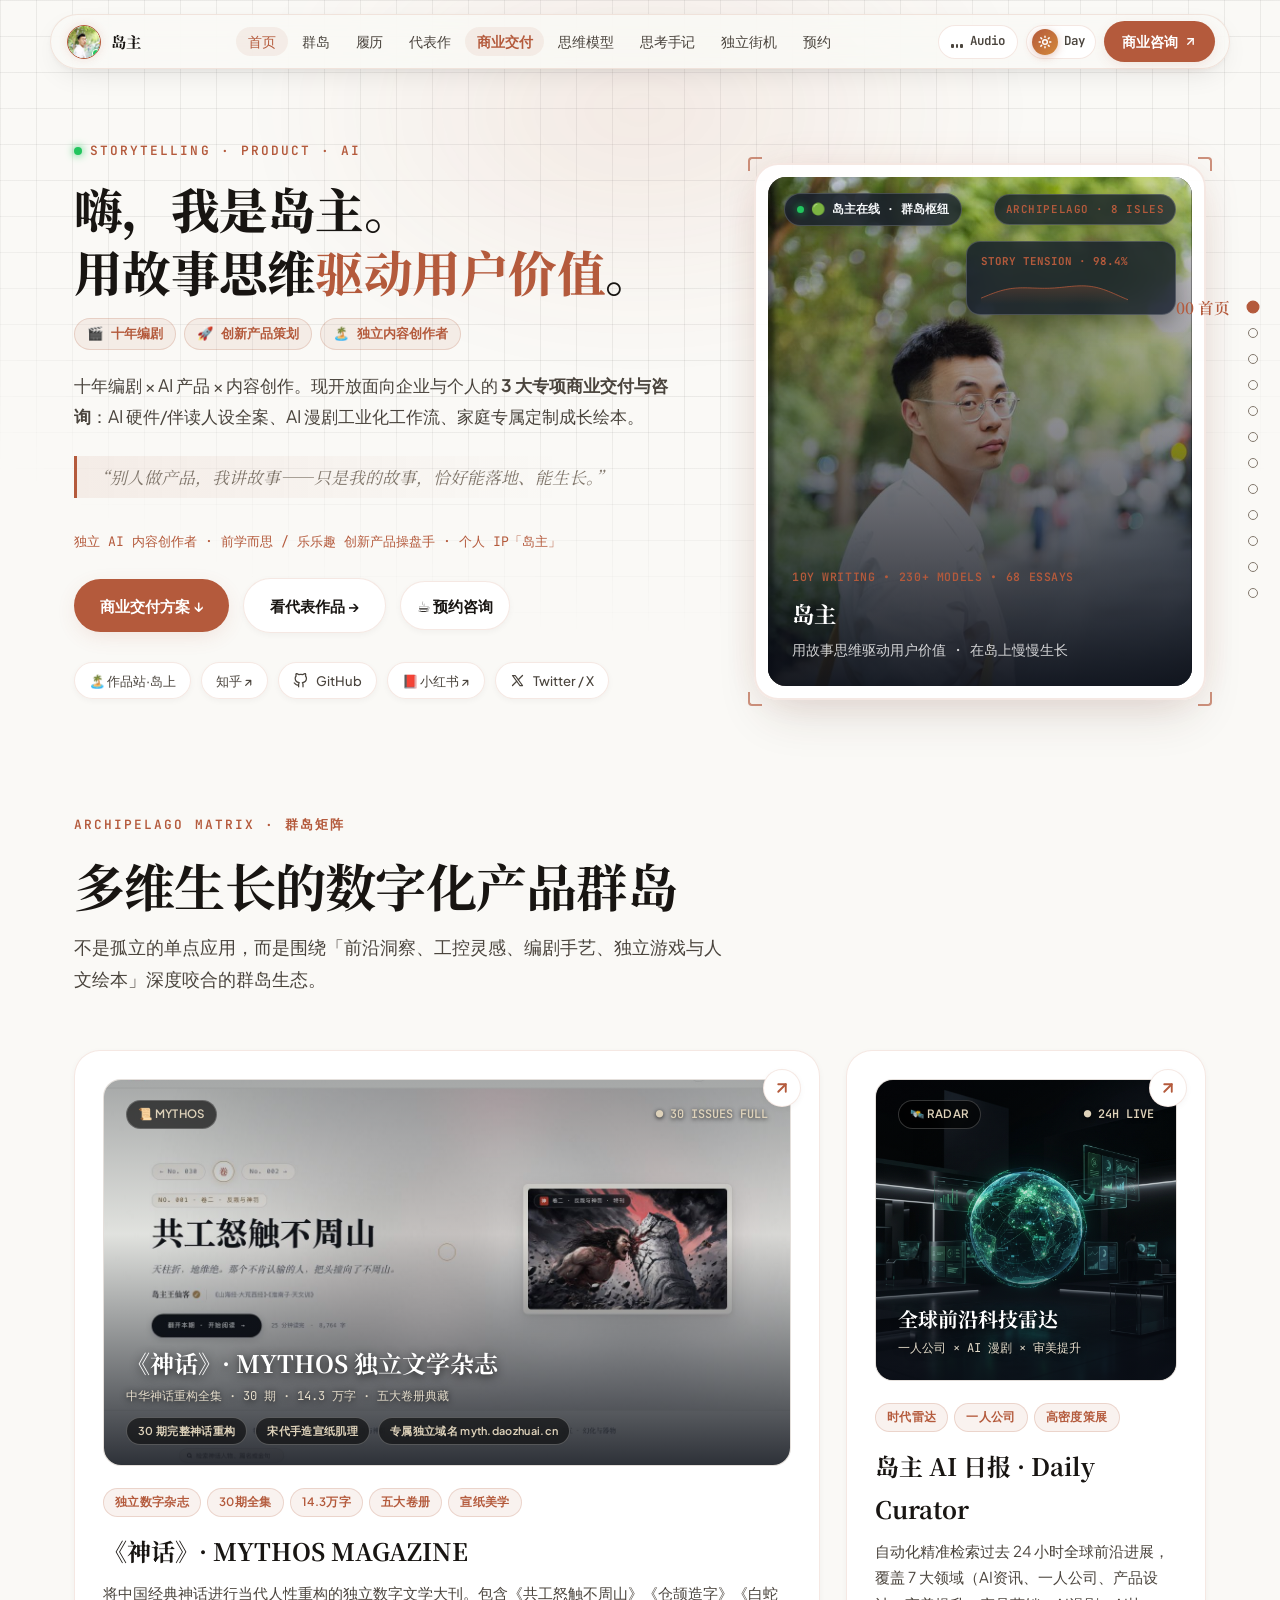
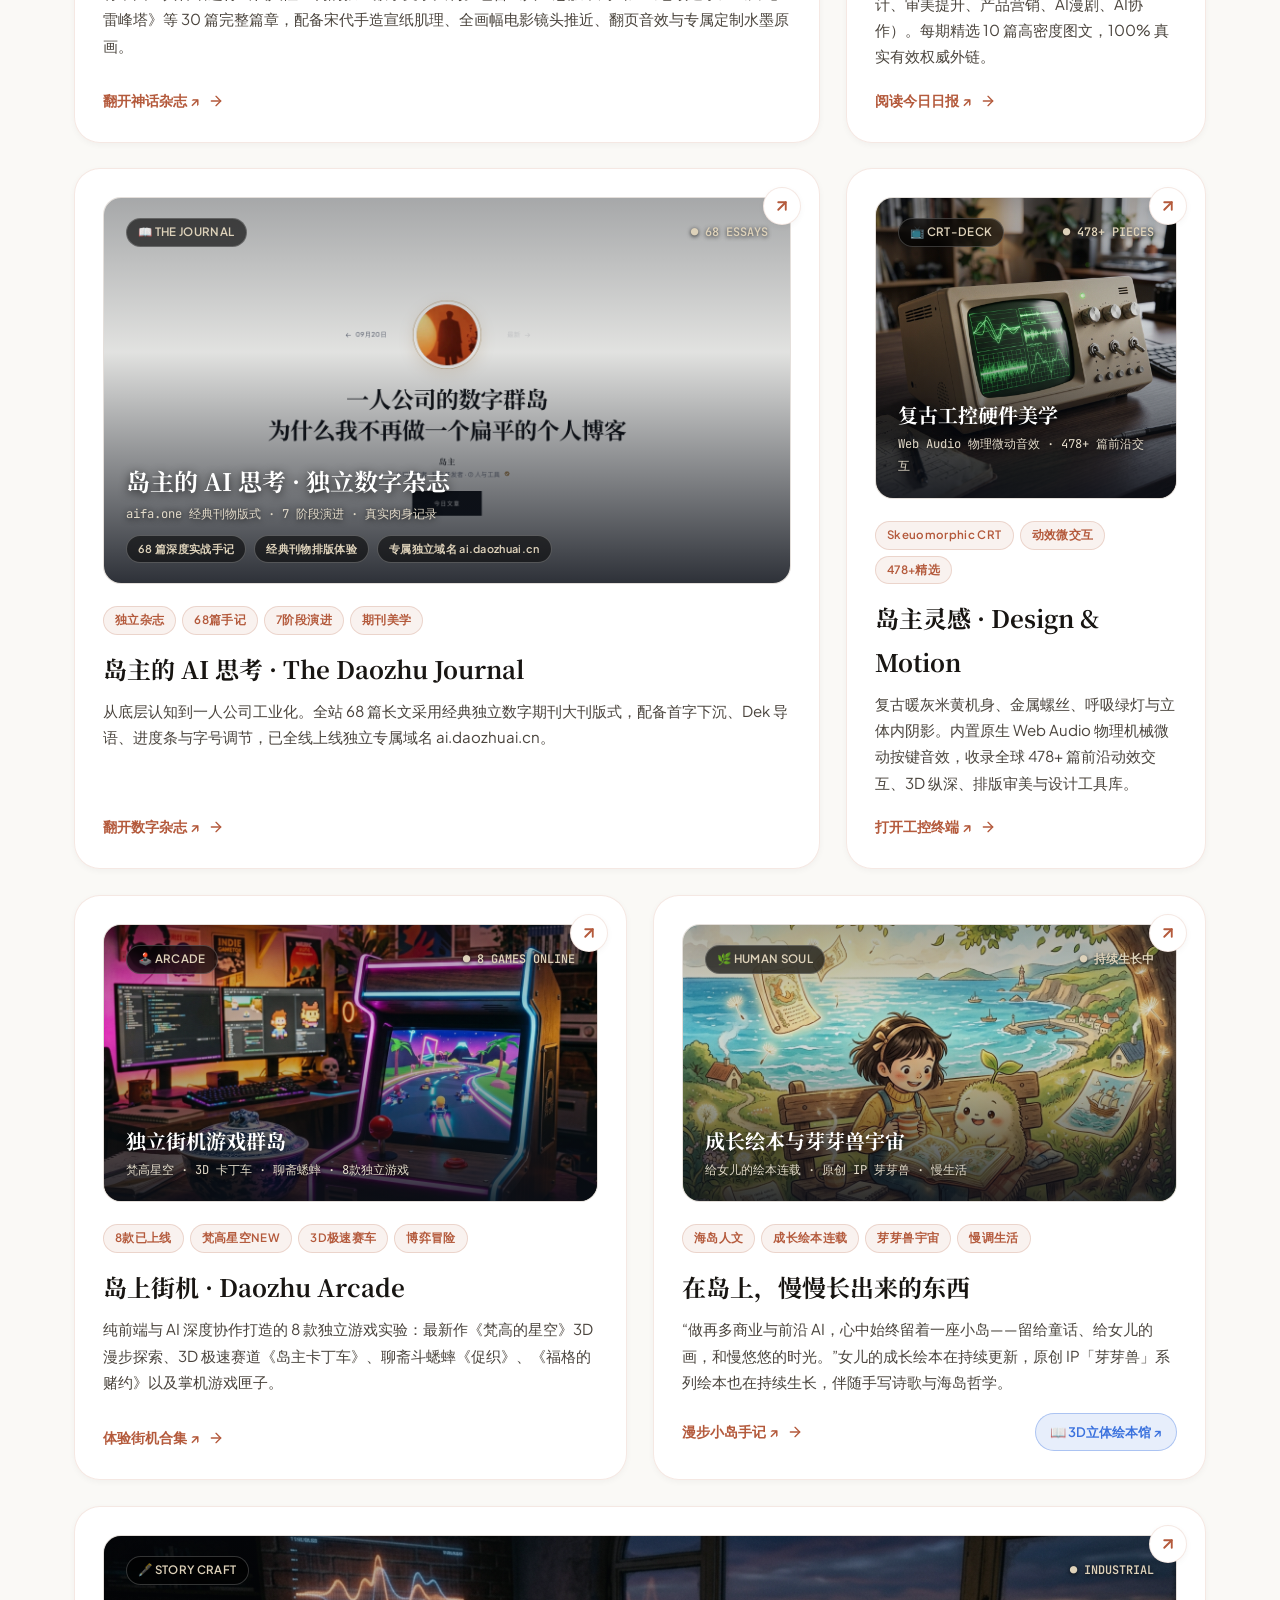
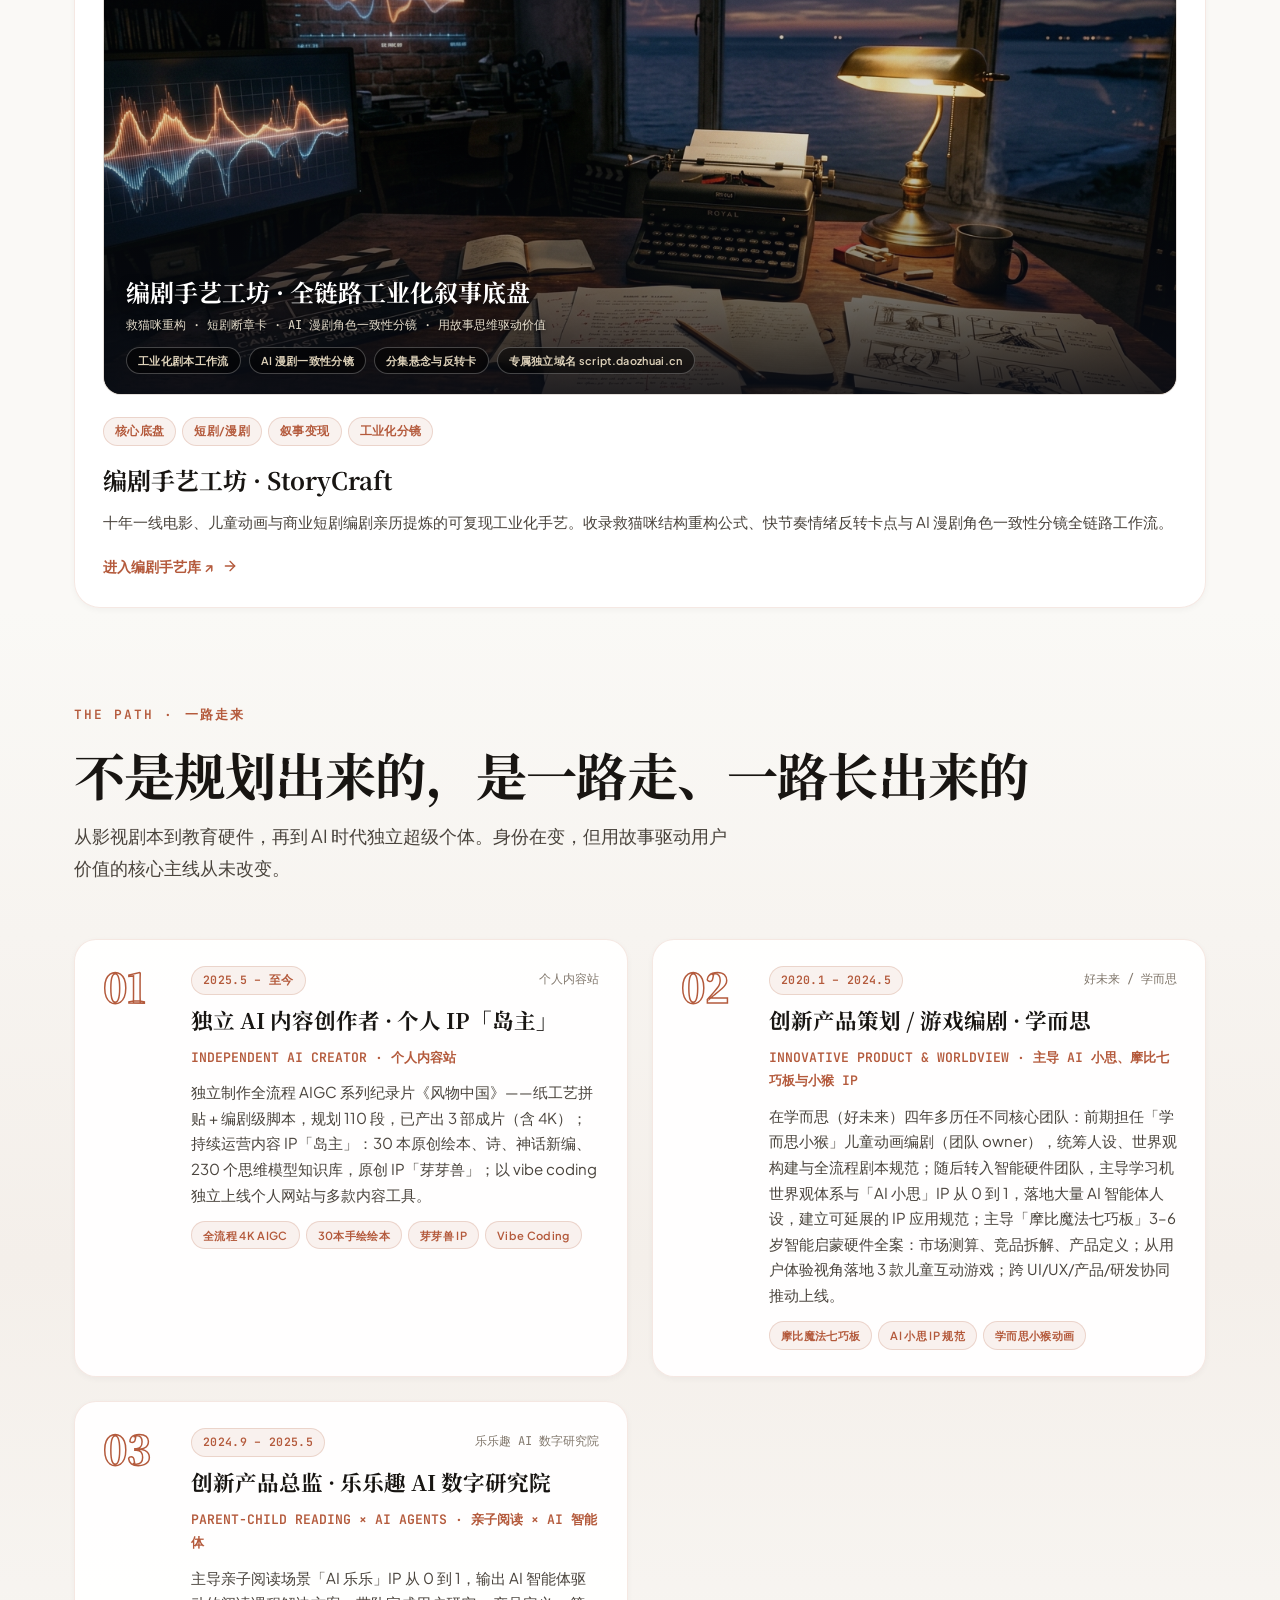
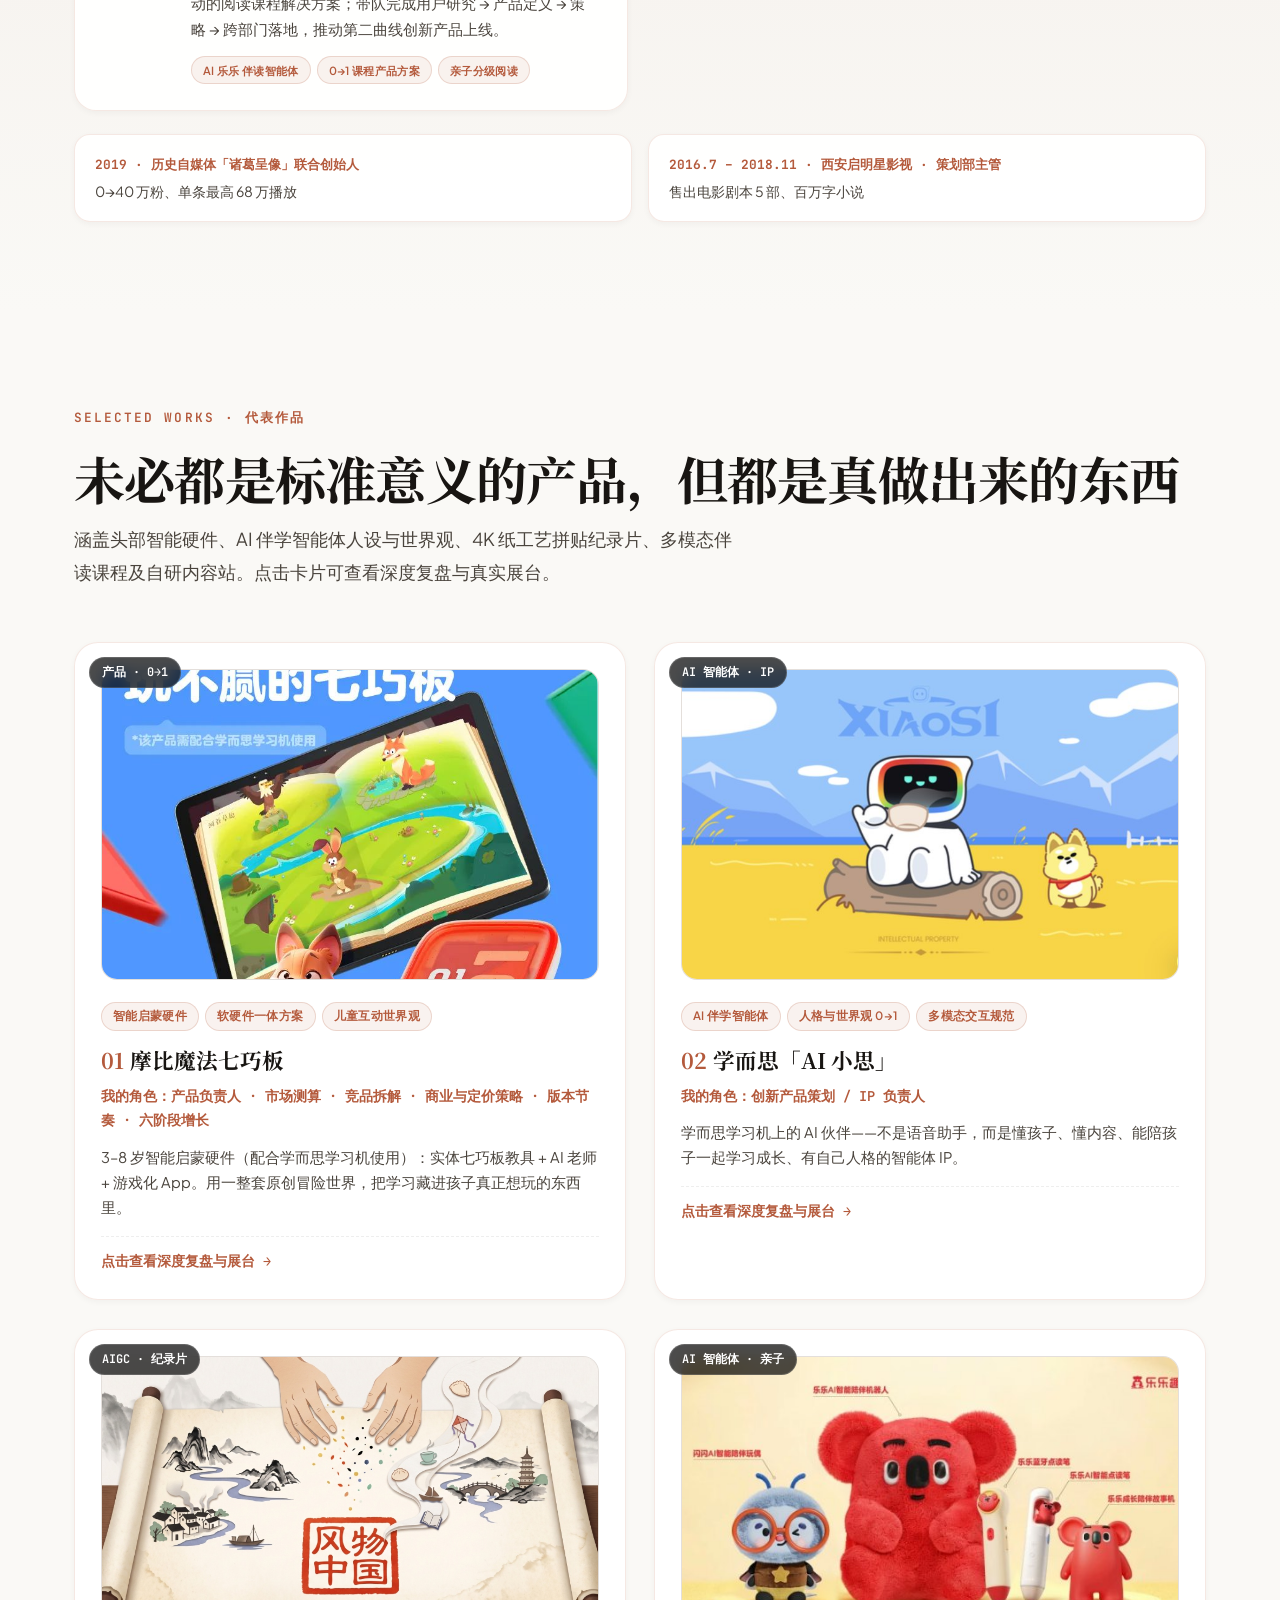
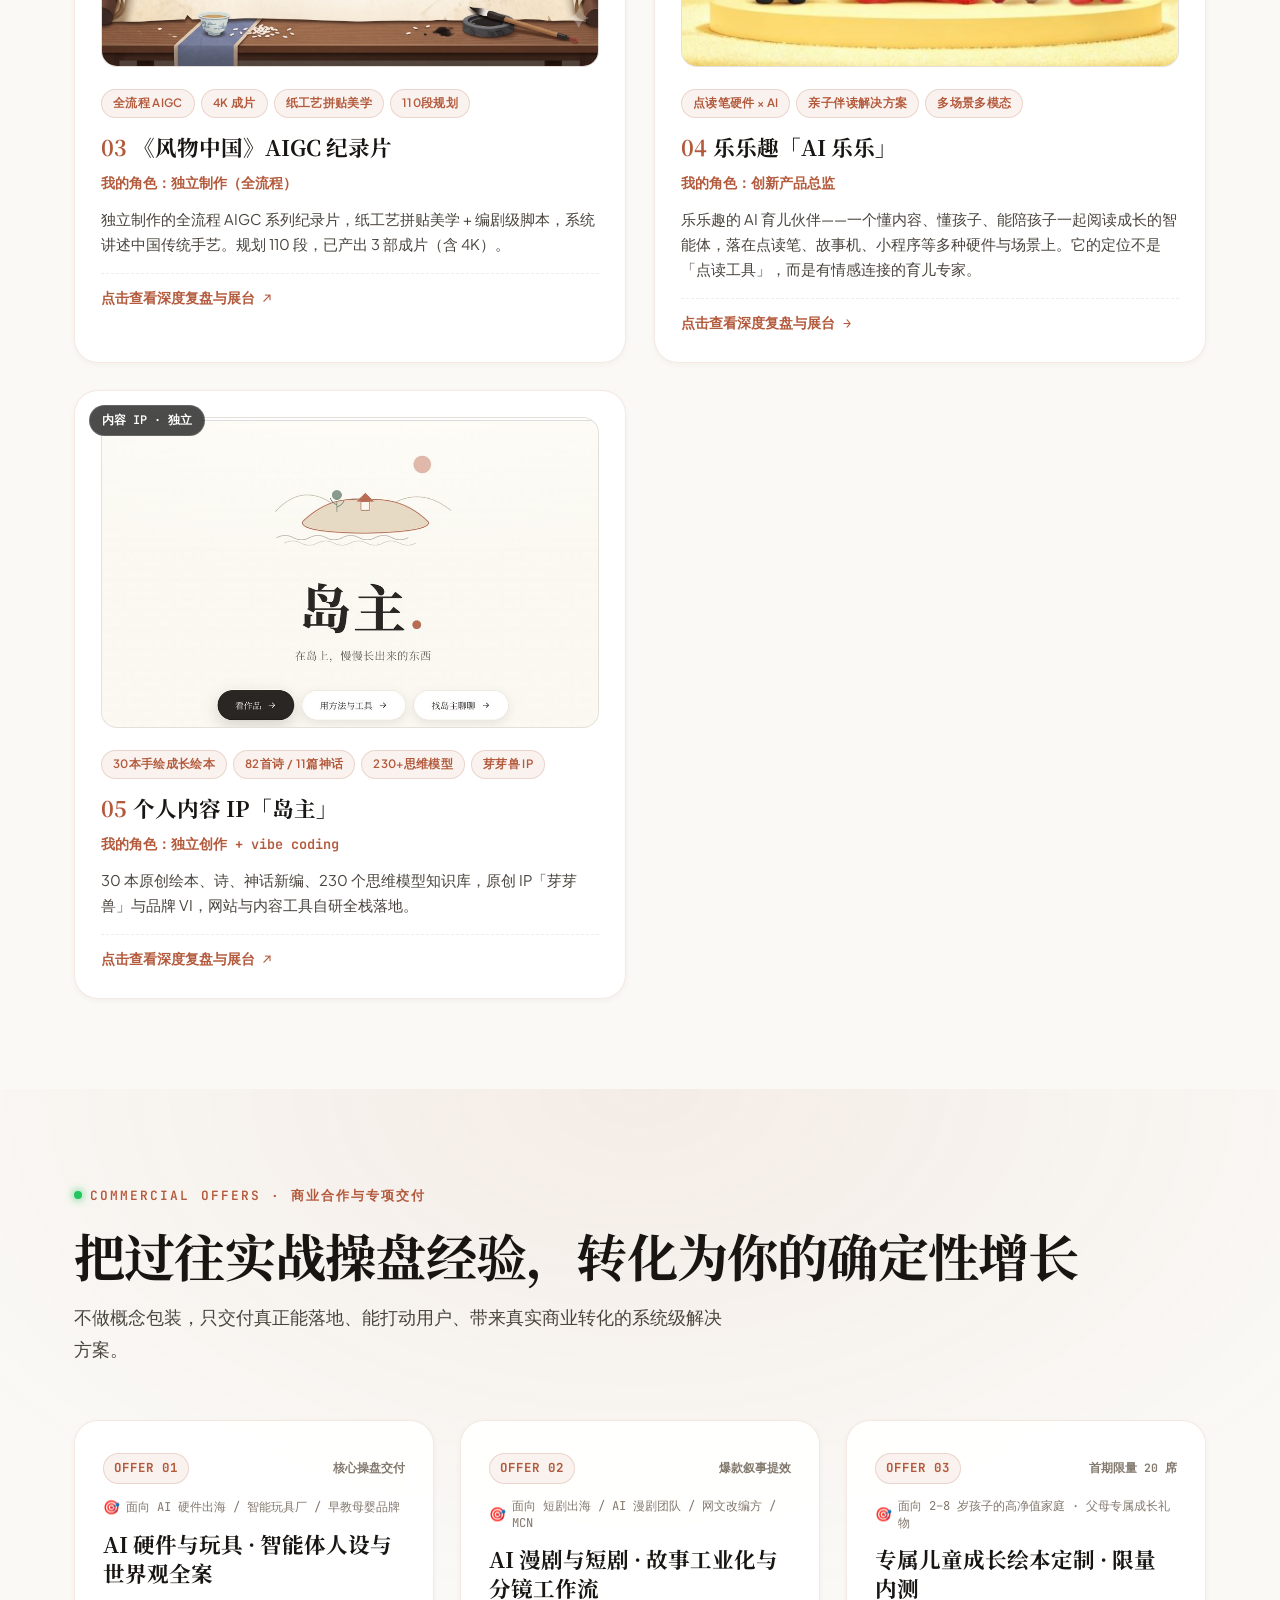
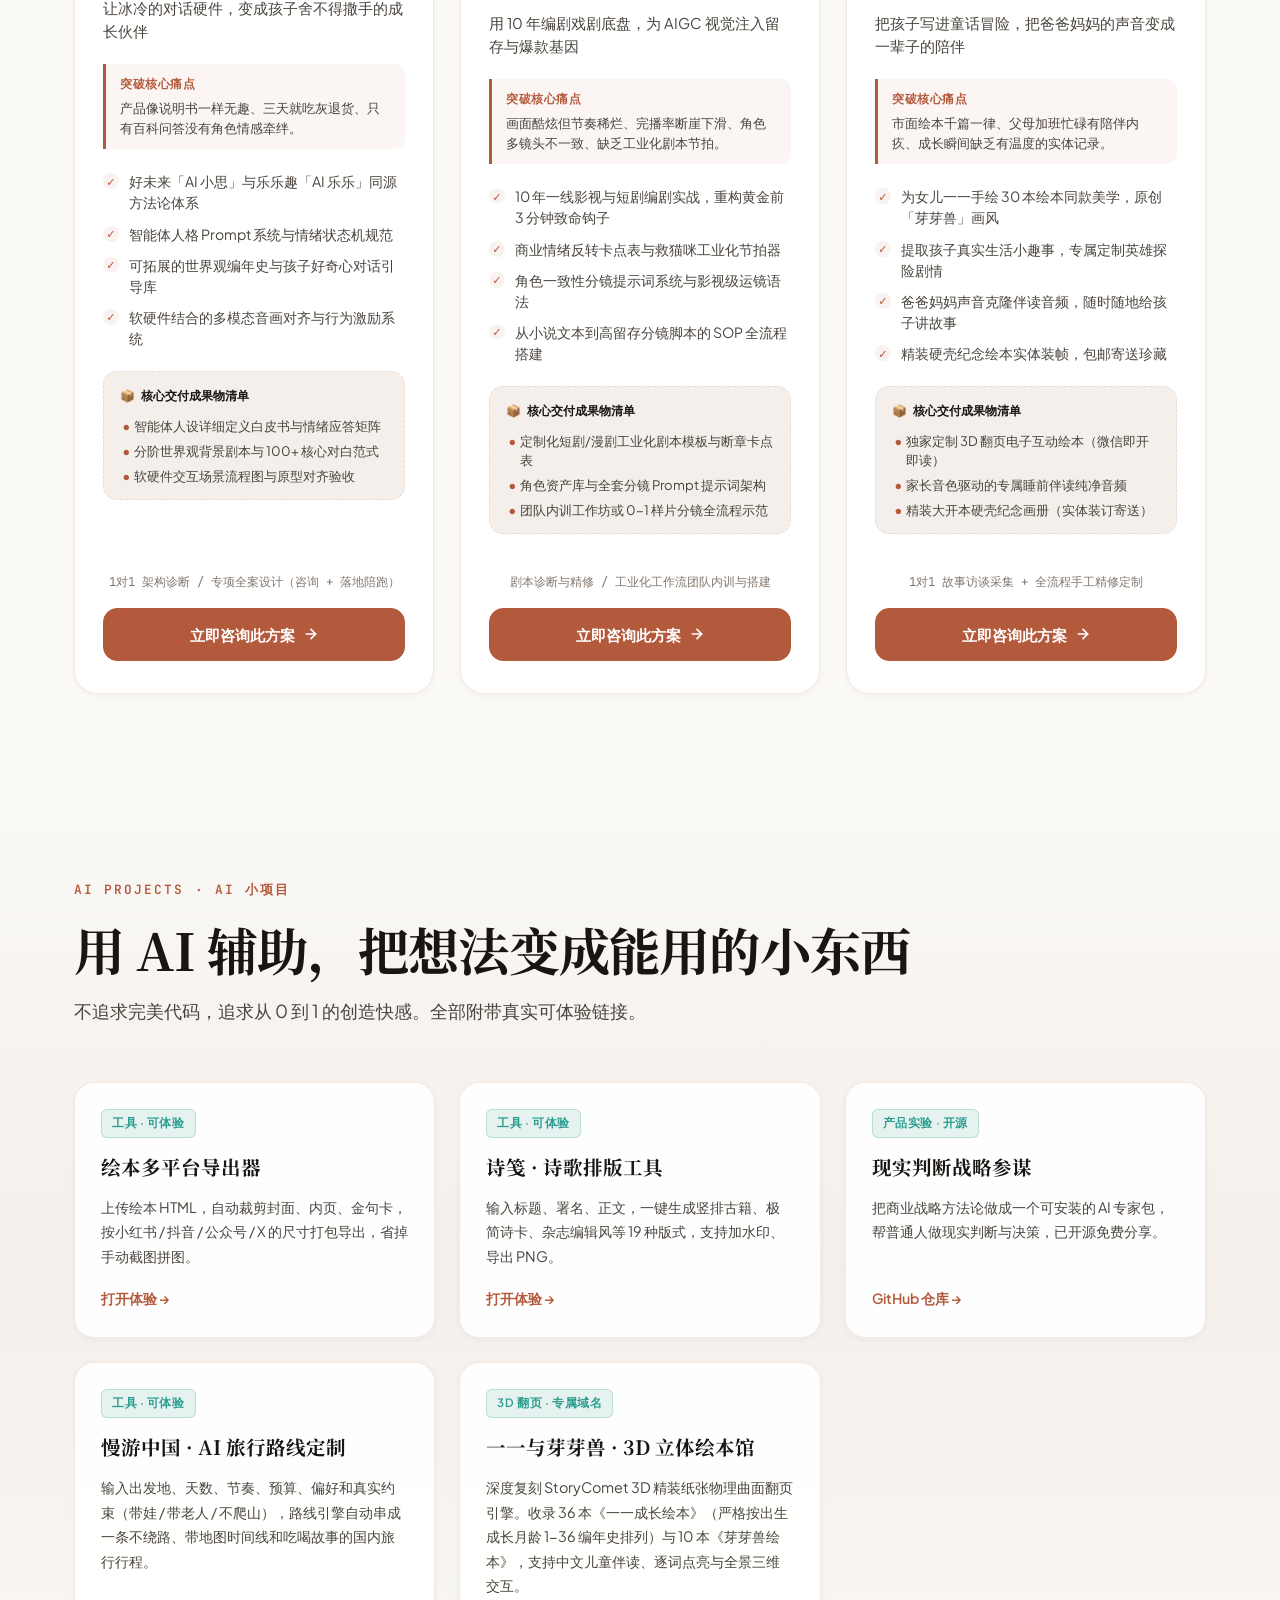
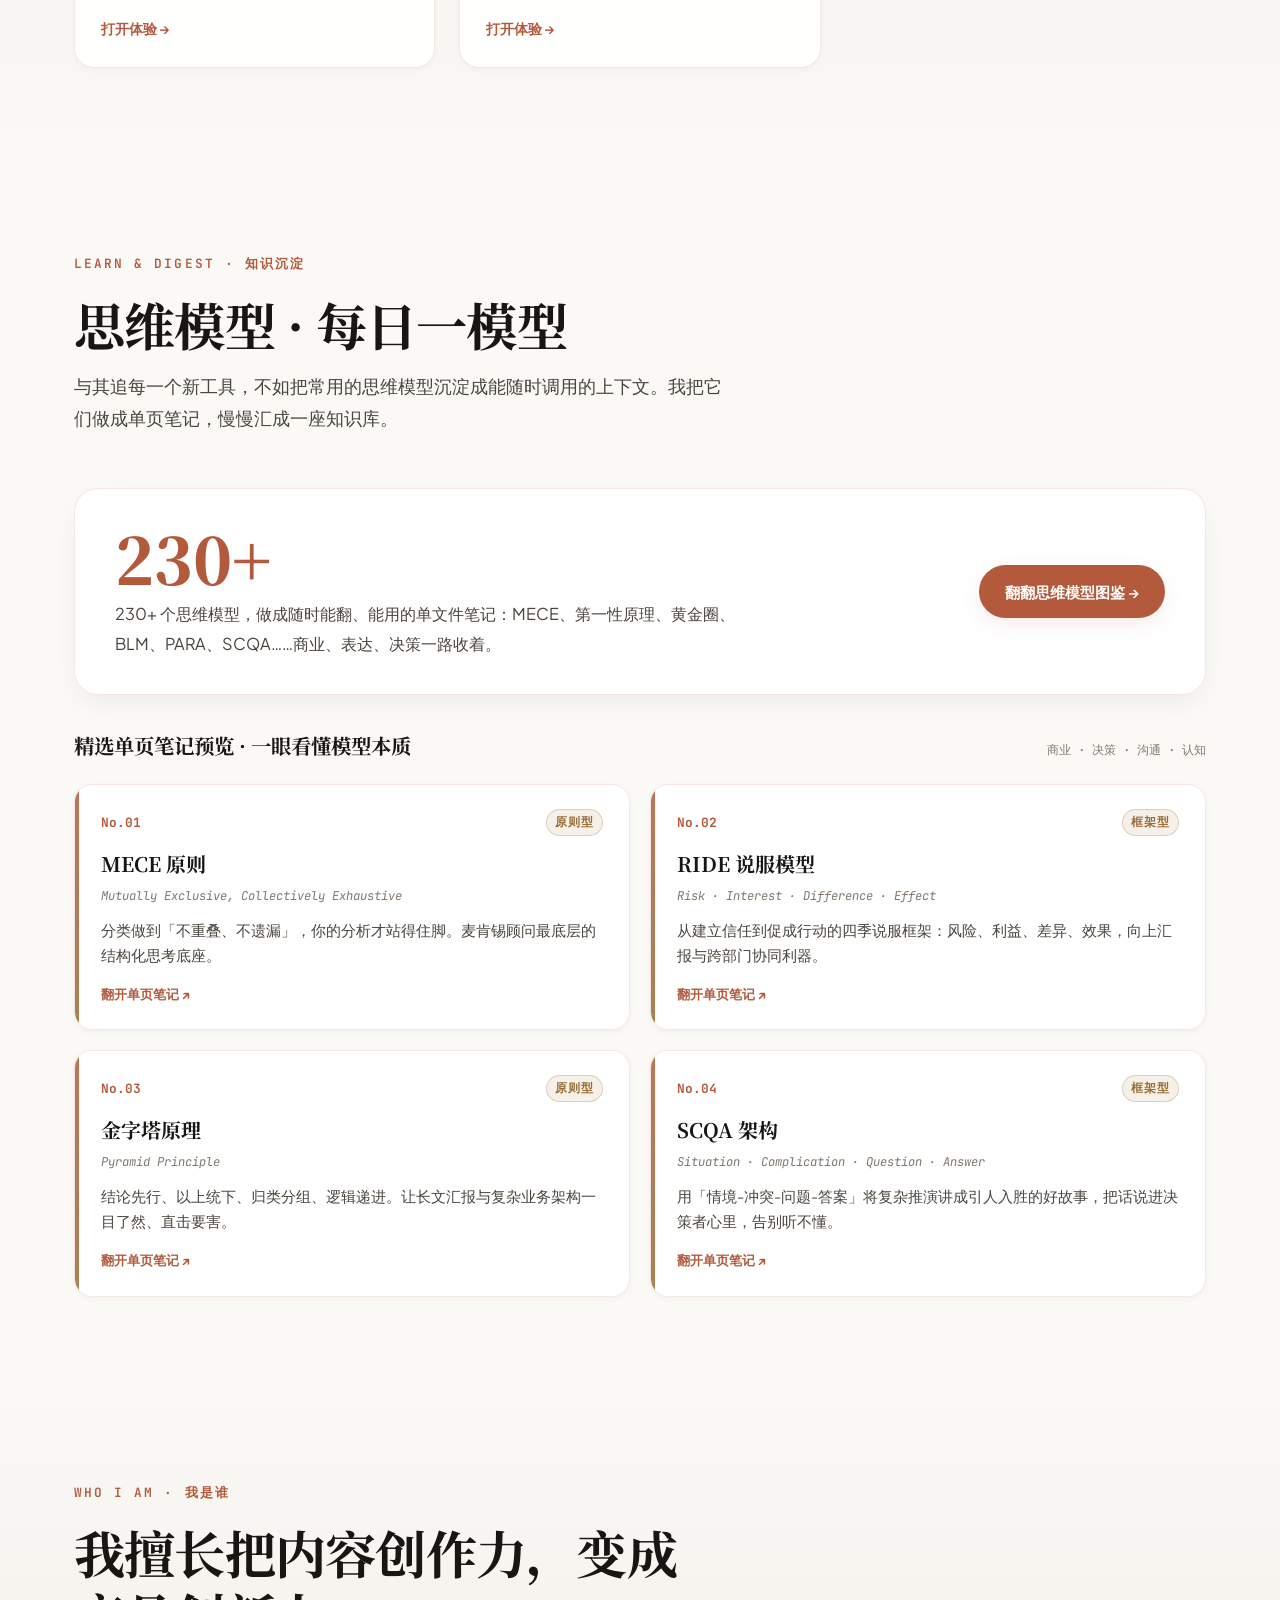
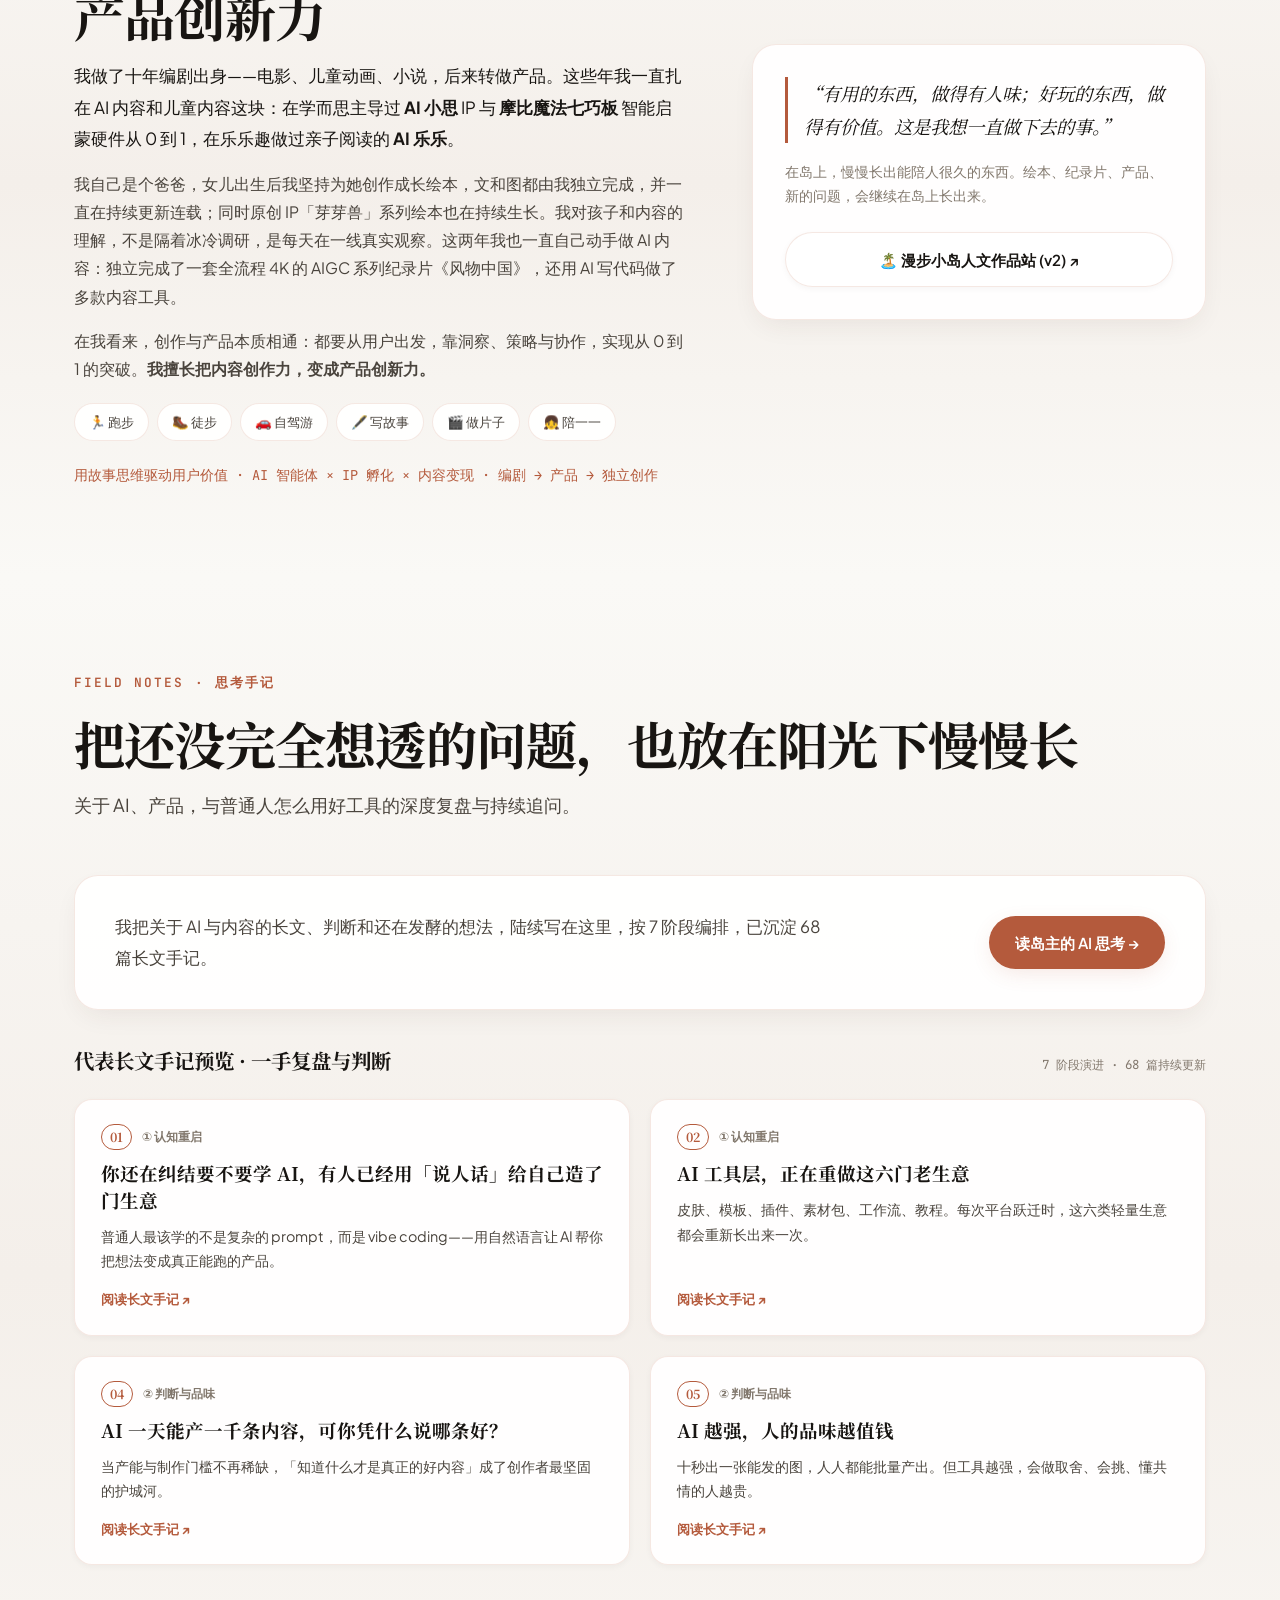
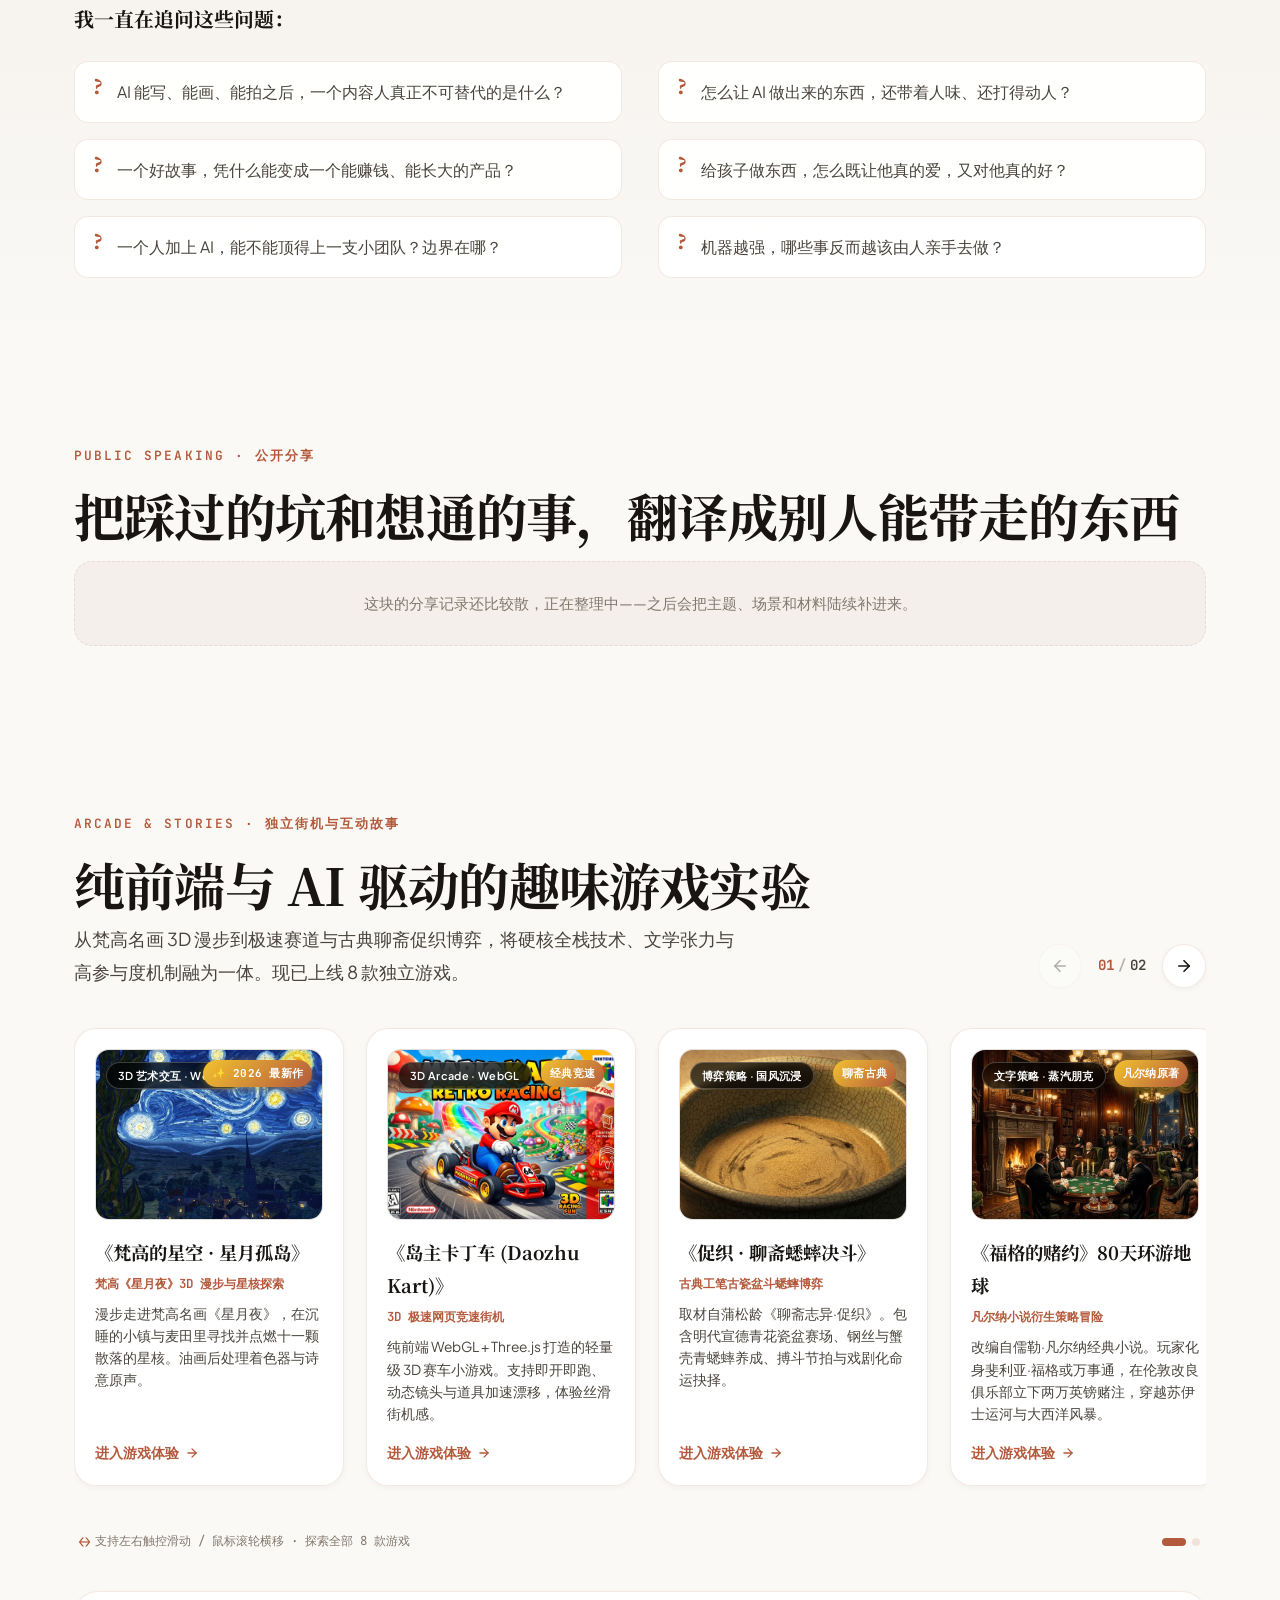
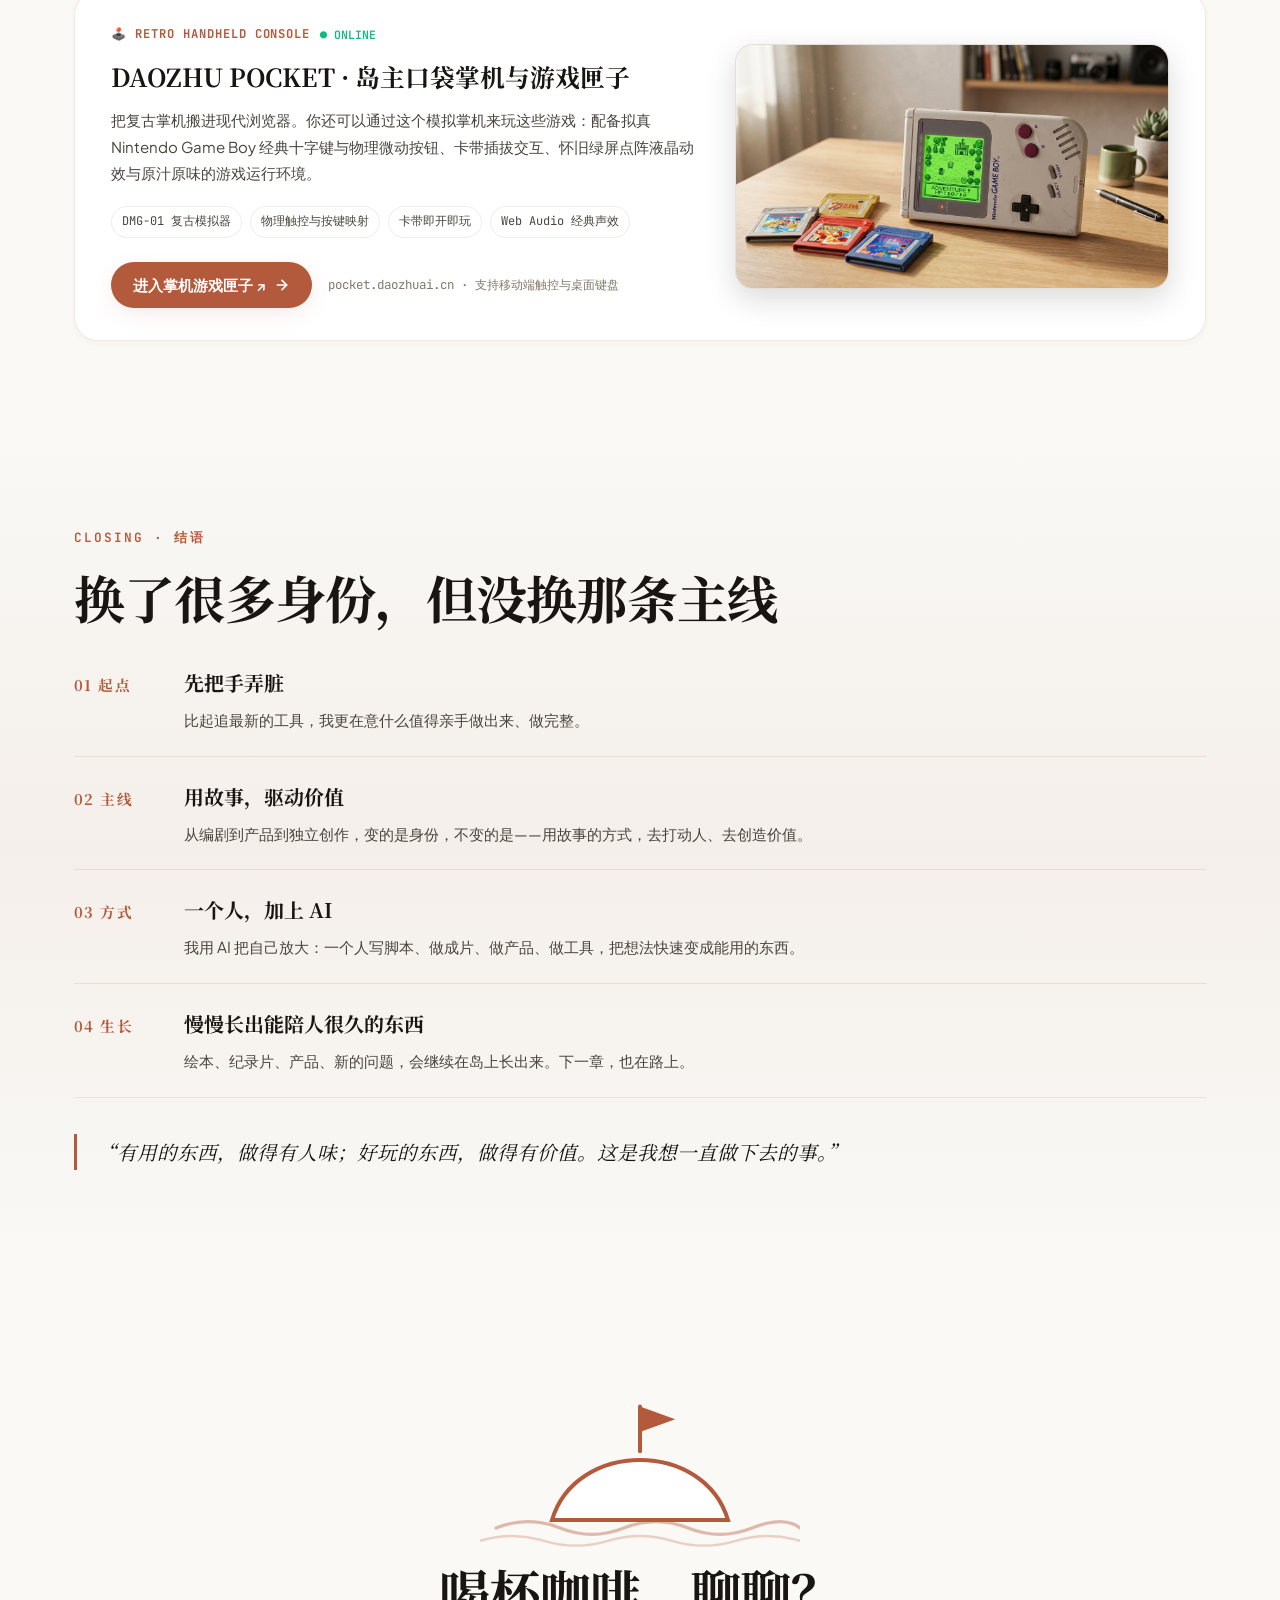
==== commit 02470fa9: "fix: remove aviation intelligence experience and adjust mini milestones to balanced 2-column layout" ====
--- a/index.html
+++ b/index.html
@@ -32,7 +32,7 @@
 
   <!-- 核心样式 (带版本时间戳防浏览器缓存) -->
   <link rel="stylesheet" href="css/style.css?v=20261007_awwwards_v1">
-  <link rel="stylesheet" href="css/components.css?v=20261014_myth_v1">
+  <link rel="stylesheet" href="css/components.css?v=20261015_clean_v1">
 </head>
 <body>
 
@@ -349,14 +349,6 @@
       <div id="mini-milestones-grid" class="mini-milestones-grid reveal delay-2">
         <div class="mini-milestone-item">
           <div style="font-family: var(--font-mono); font-size: 0.8rem; font-weight: 700; color: var(--brand-primary); margin-bottom: 4px;">
-            2025.11 – 2026.4 · 西安航科智能 · 产品营销经理
-          </div>
-          <div style="font-size: 0.88rem; color: var(--text-secondary); line-height: 1.6;">
-            品牌顶层设计、漫剧与 AI 智能体衍生内容
-          </div>
-        </div>
-        <div class="mini-milestone-item">
-          <div style="font-family: var(--font-mono); font-size: 0.8rem; font-weight: 700; color: var(--brand-primary); margin-bottom: 4px;">
             2019 · 历史自媒体「诸葛呈像」联合创始人
           </div>
           <div style="font-size: 0.88rem; color: var(--text-secondary); line-height: 1.6;">
@@ -1041,11 +1033,11 @@
   </div>
 
   <!-- 核心交互与动效脚本 (解析完 DOM 即刻执行，杜绝白屏) -->
-  <script src="js/matrix-data.js?v=20261014_myth_v1"></script>
+  <script src="js/matrix-data.js?v=20261015_clean_v1"></script>
   <script src="js/audio.js?v=20261007_awwwards_v1"></script>
   <script src="js/ambient-canvas.js?v=20261007_awwwards_v1"></script>
-  <script src="js/cursor-fx.js?v=20261014_myth_v1"></script>
-  <script src="js/main.js?v=20261014_myth_v1"></script>
+  <script src="js/cursor-fx.js?v=20261015_clean_v1"></script>
+  <script src="js/main.js?v=20261015_clean_v1"></script>
 
   <!-- Cloudflare Web Analytics -->
   <script type='module' src='https://static.cloudflareinsights.com/beacon.min.js' data-cf-beacon='{"token": "b8e37091d51741298f0a92a2a566d5f2"}'></script>
--- a/css/components.css
+++ b/css/components.css
@@ -872,7 +872,7 @@
 .mini-milestones-grid {
   margin-top: 24px;
   display: grid;
-  grid-template-columns: repeat(3, 1fr);
+  grid-template-columns: repeat(2, 1fr);
   gap: 16px;
 }
 
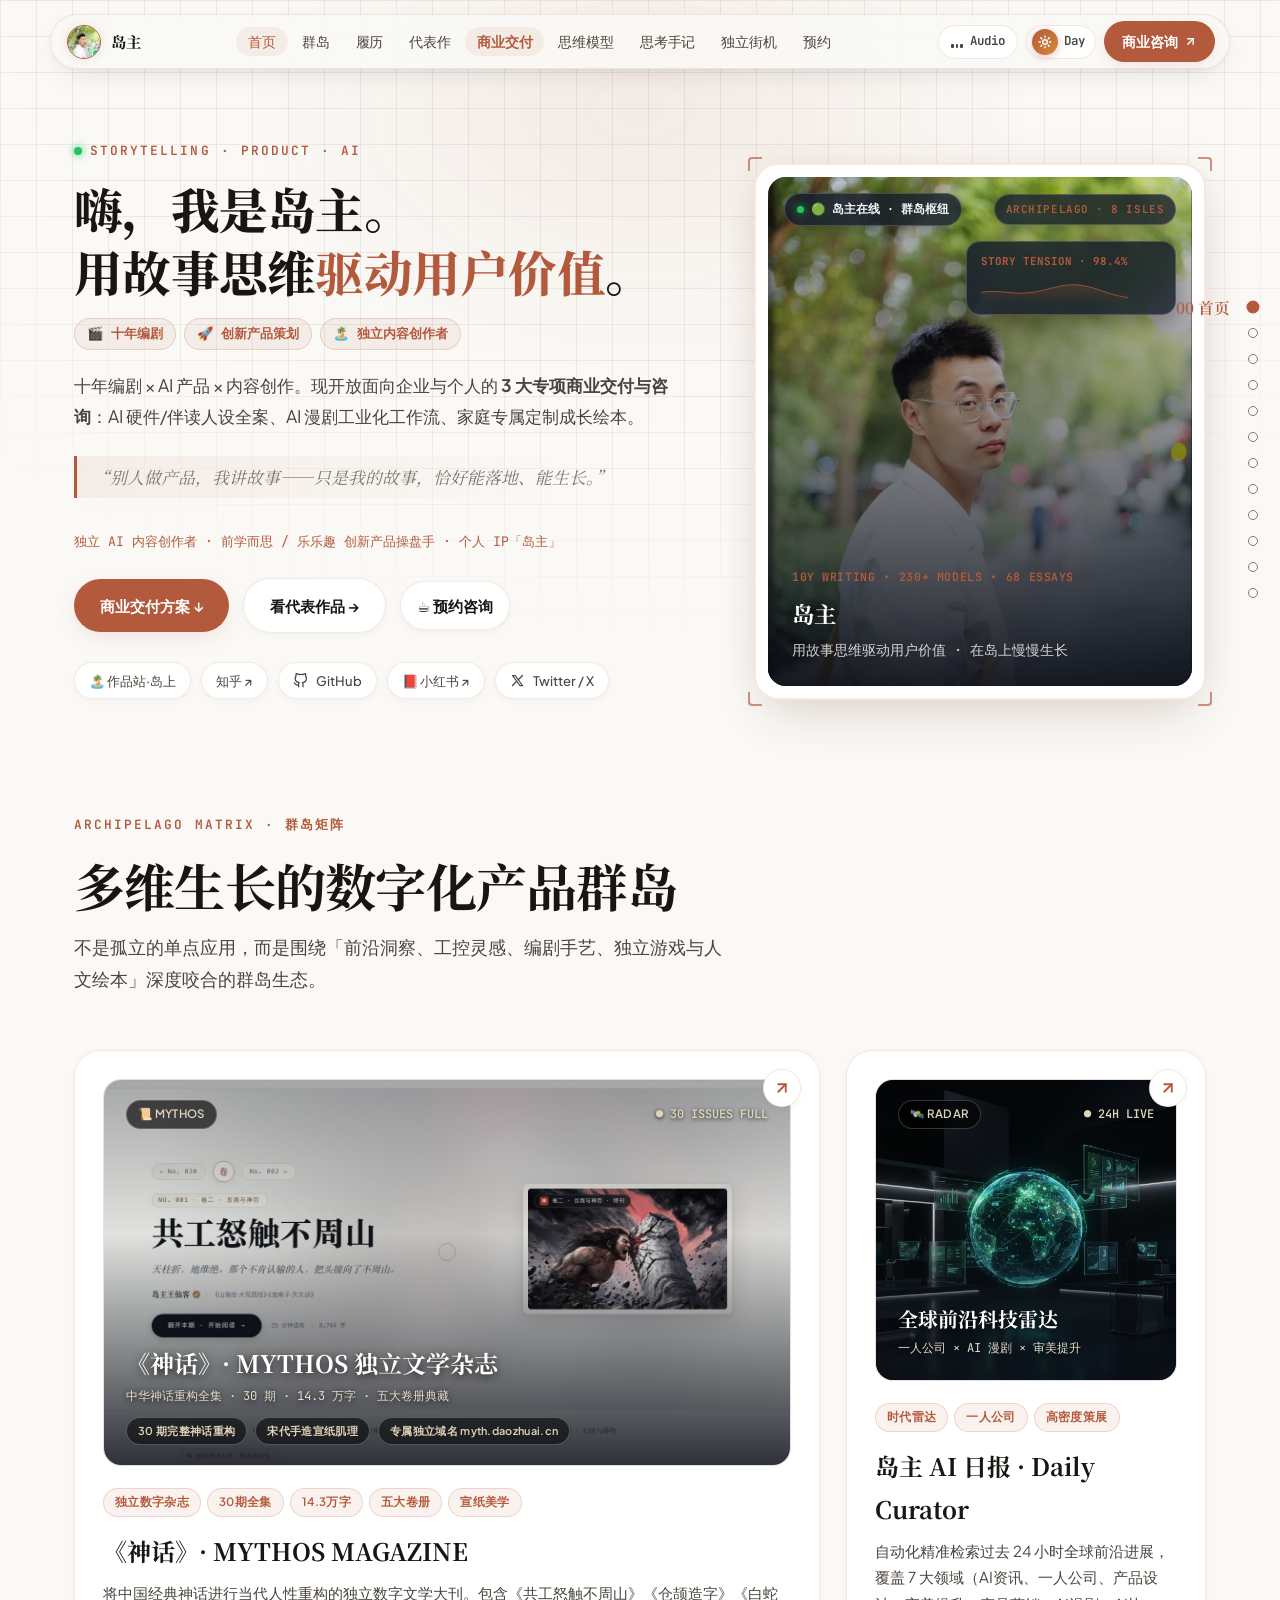
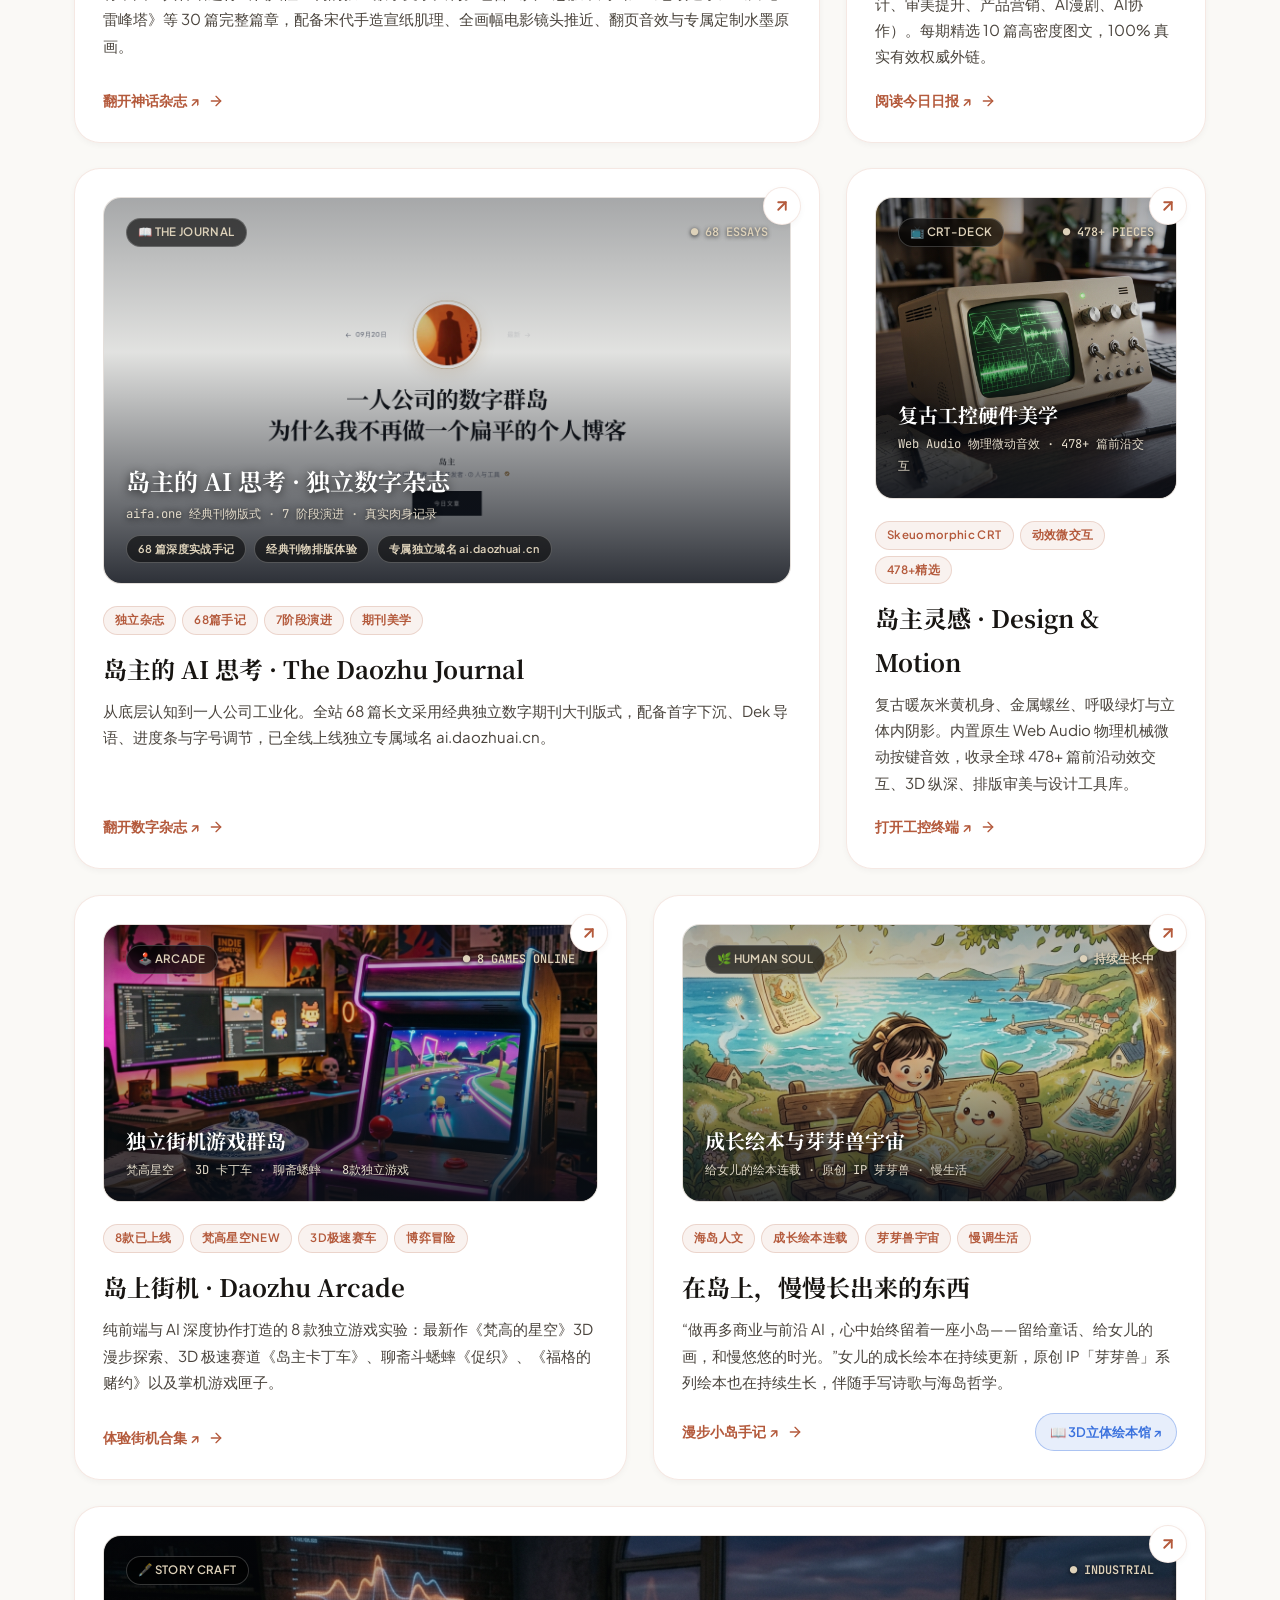
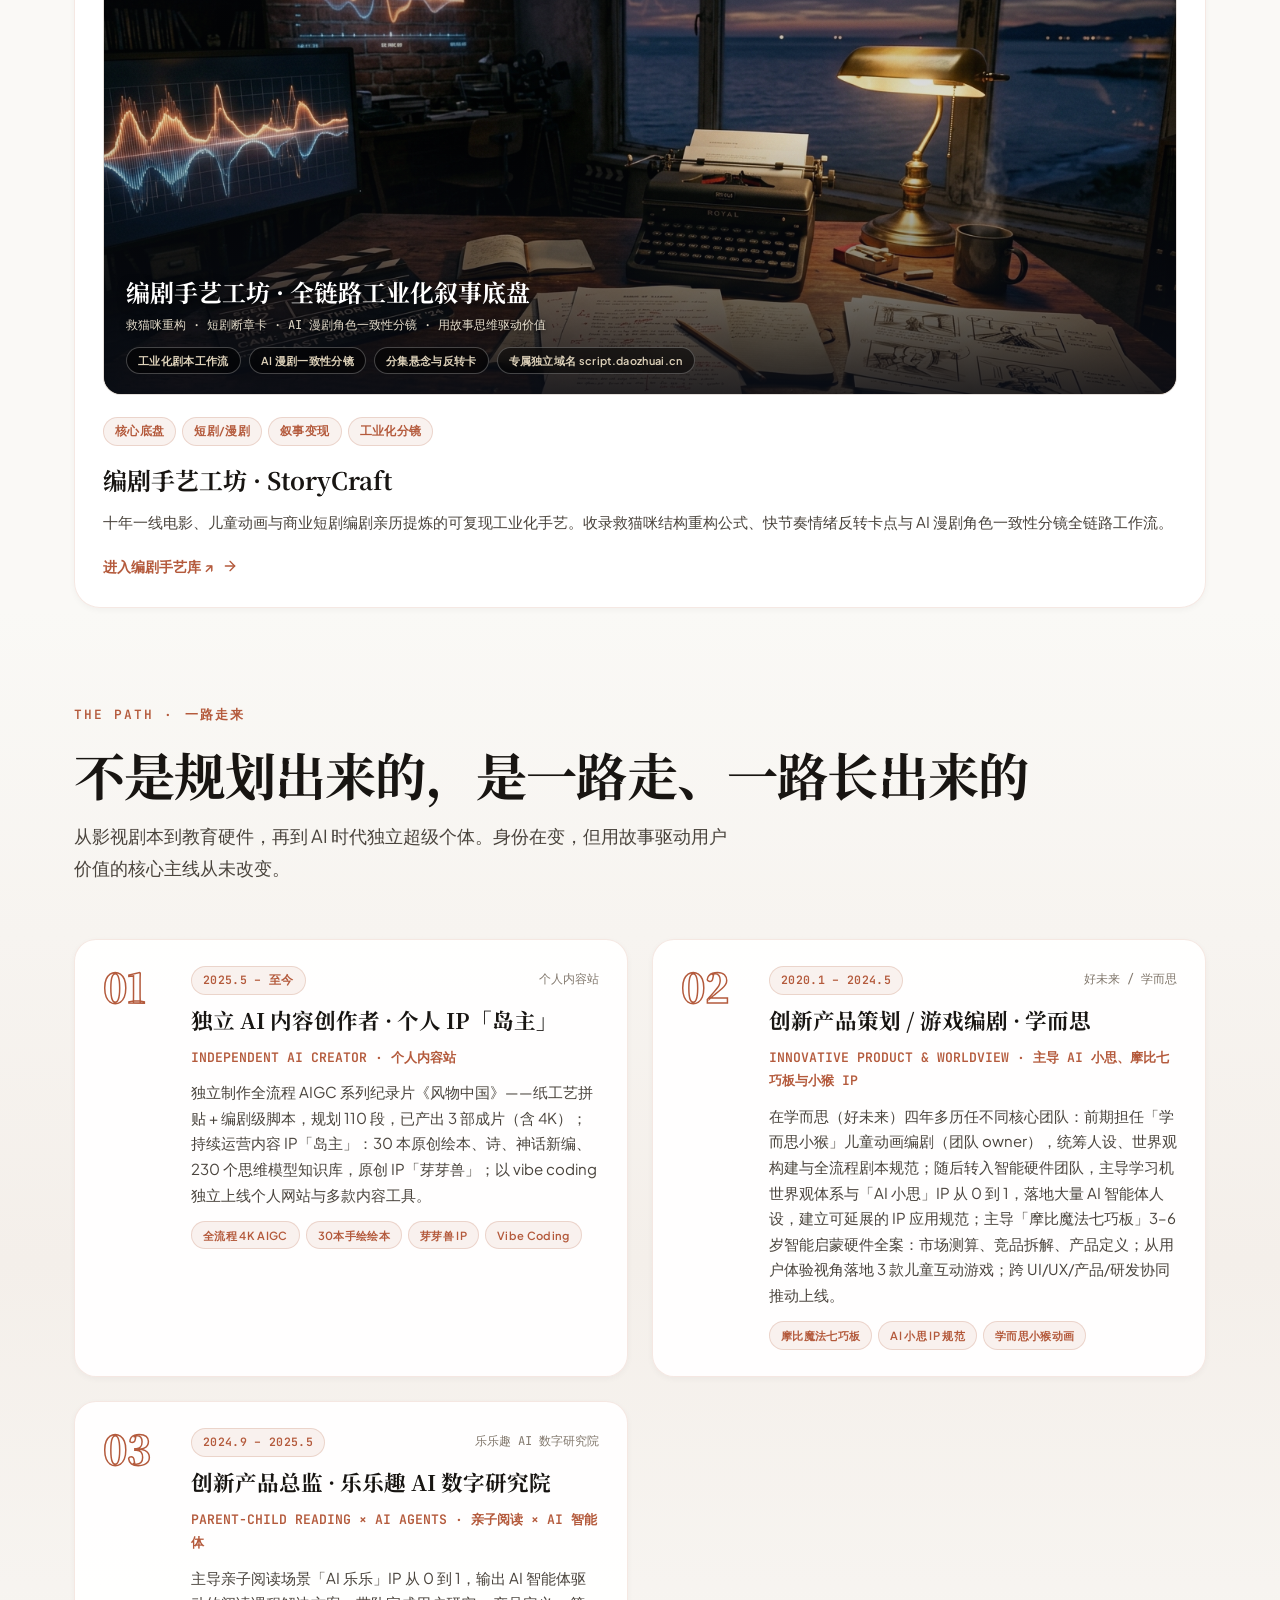
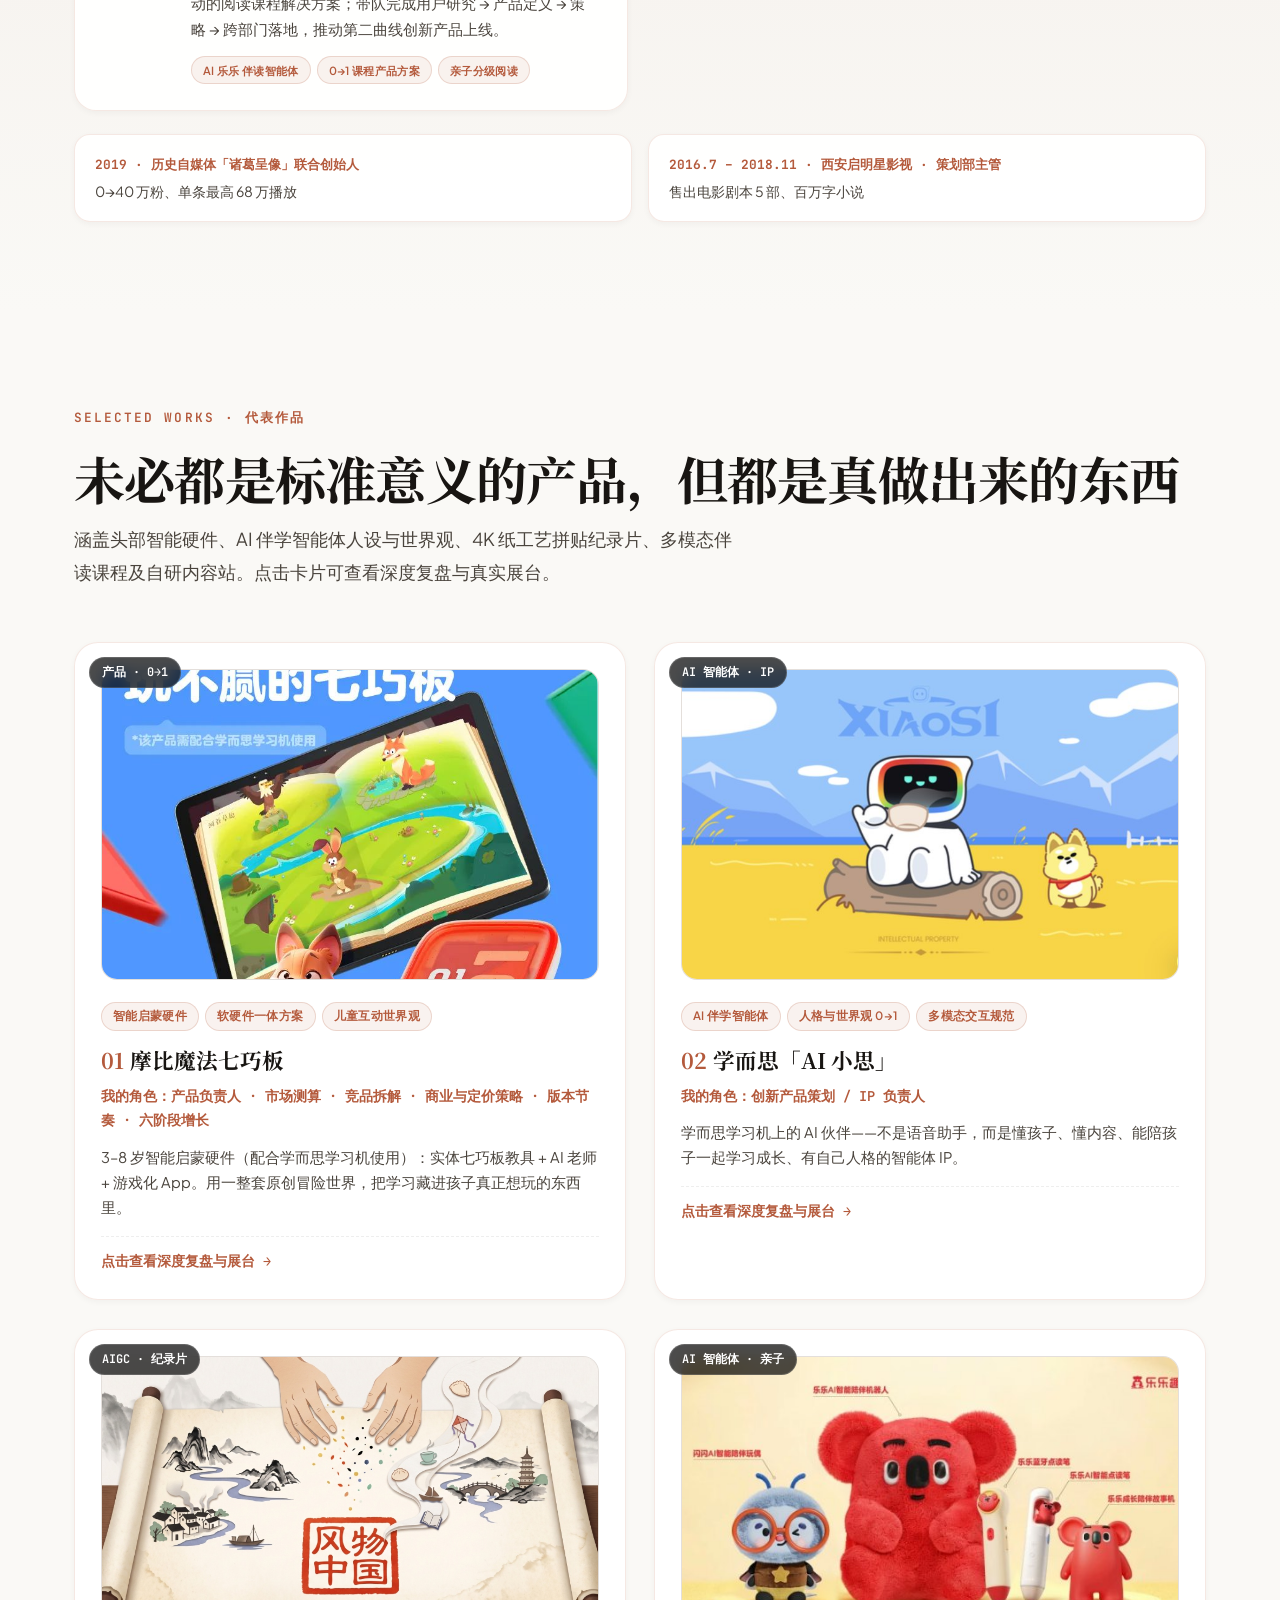
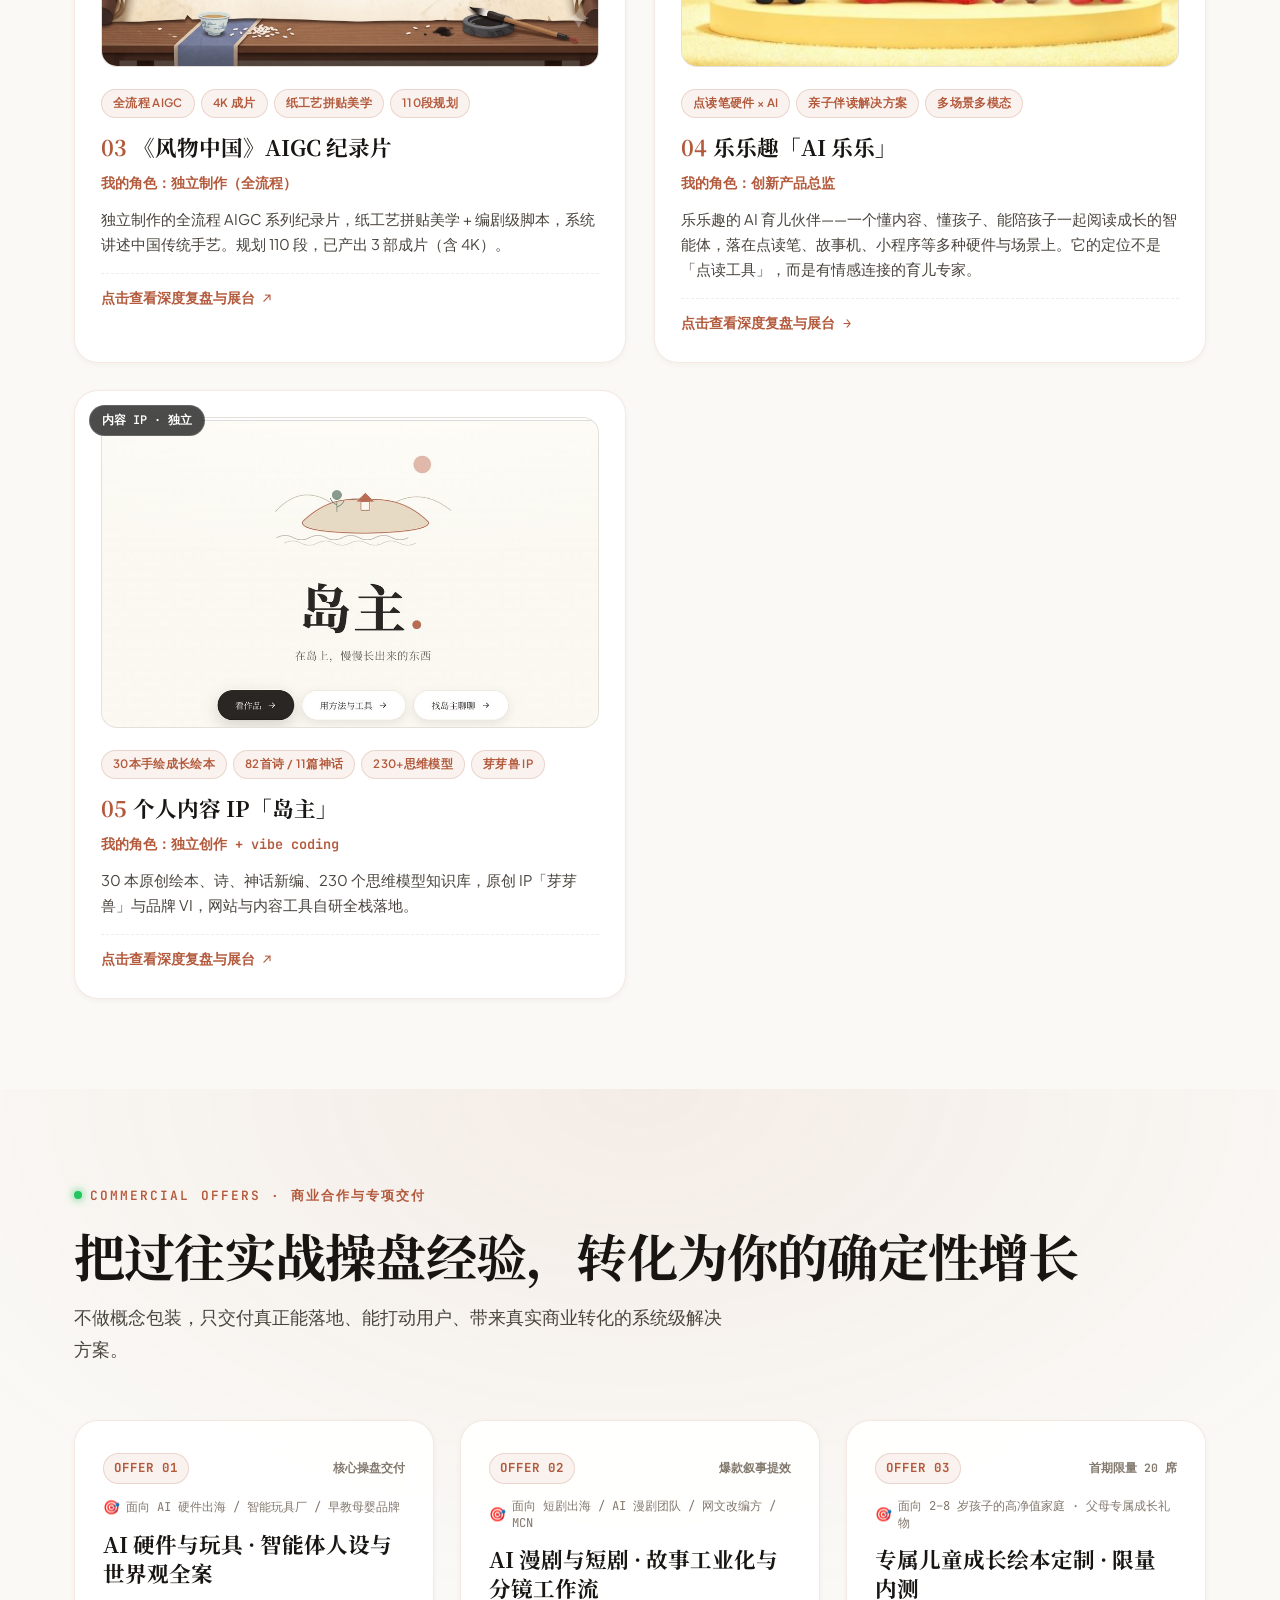
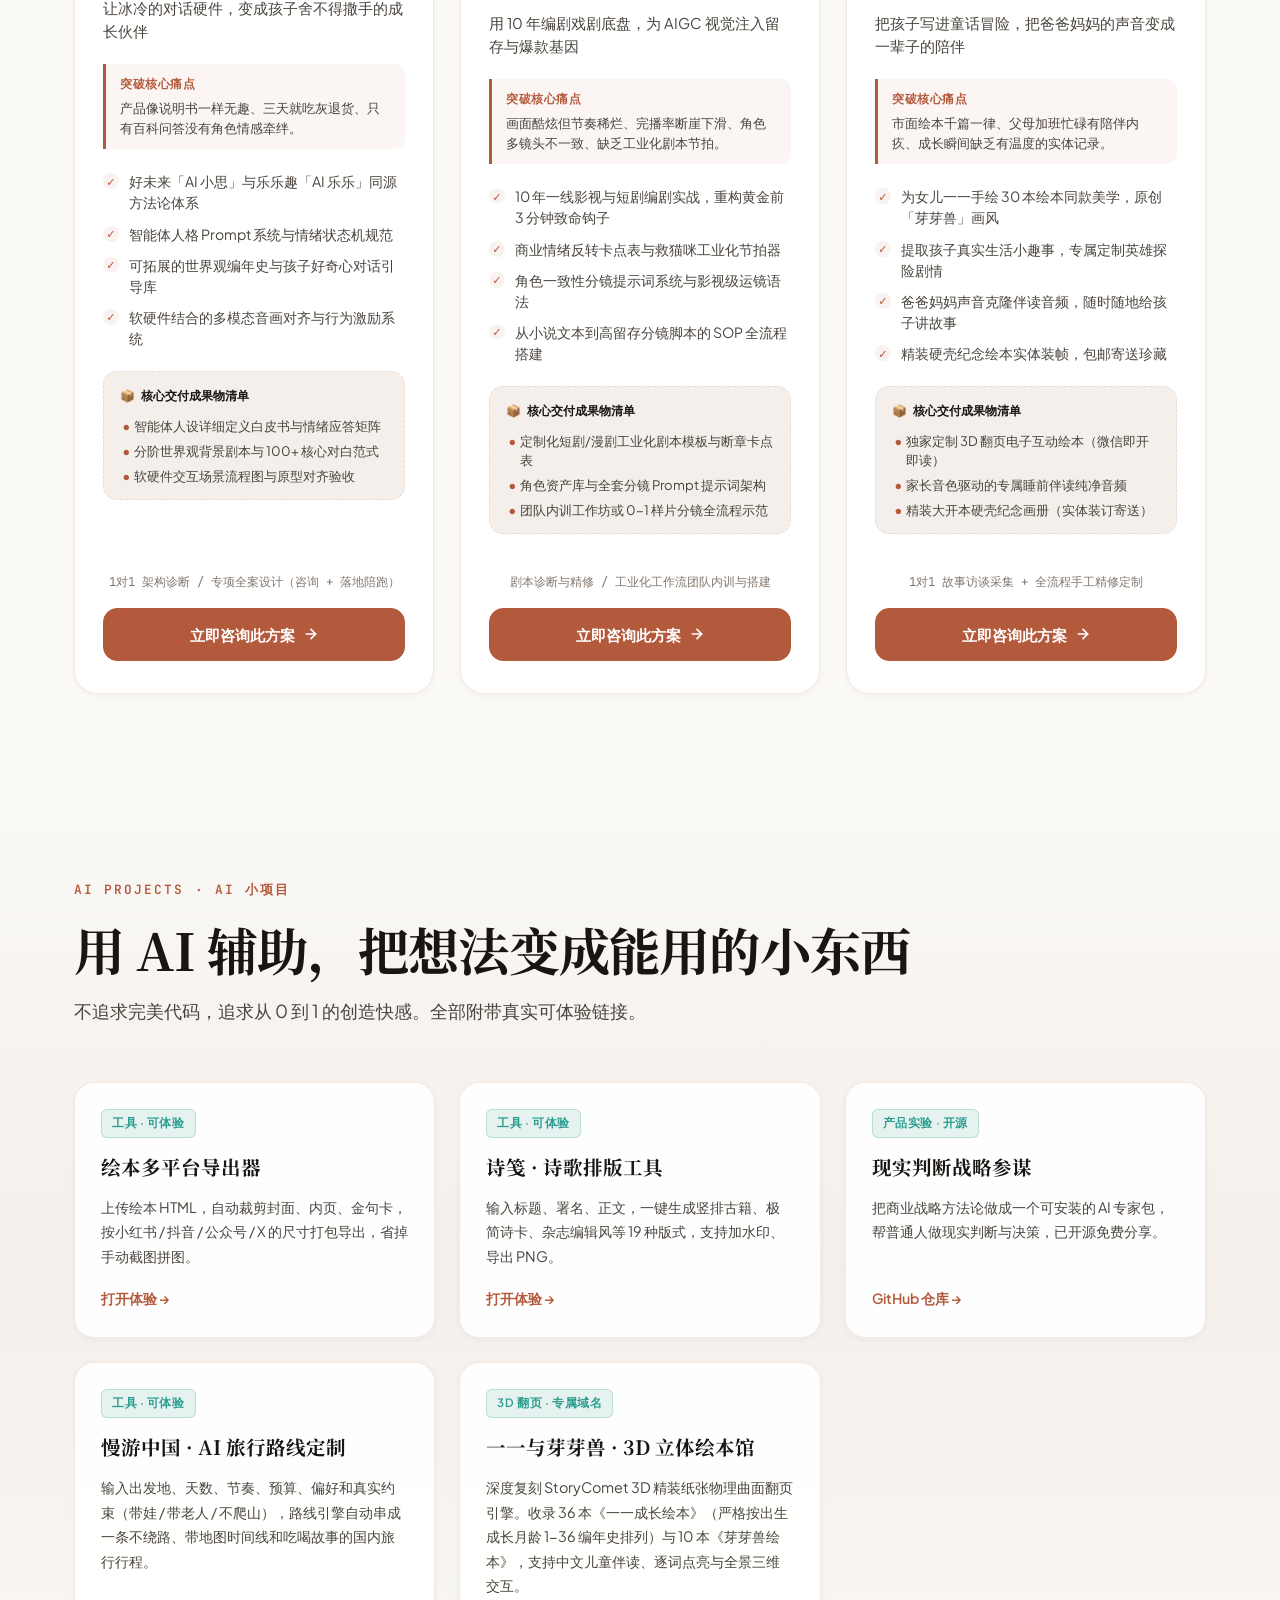
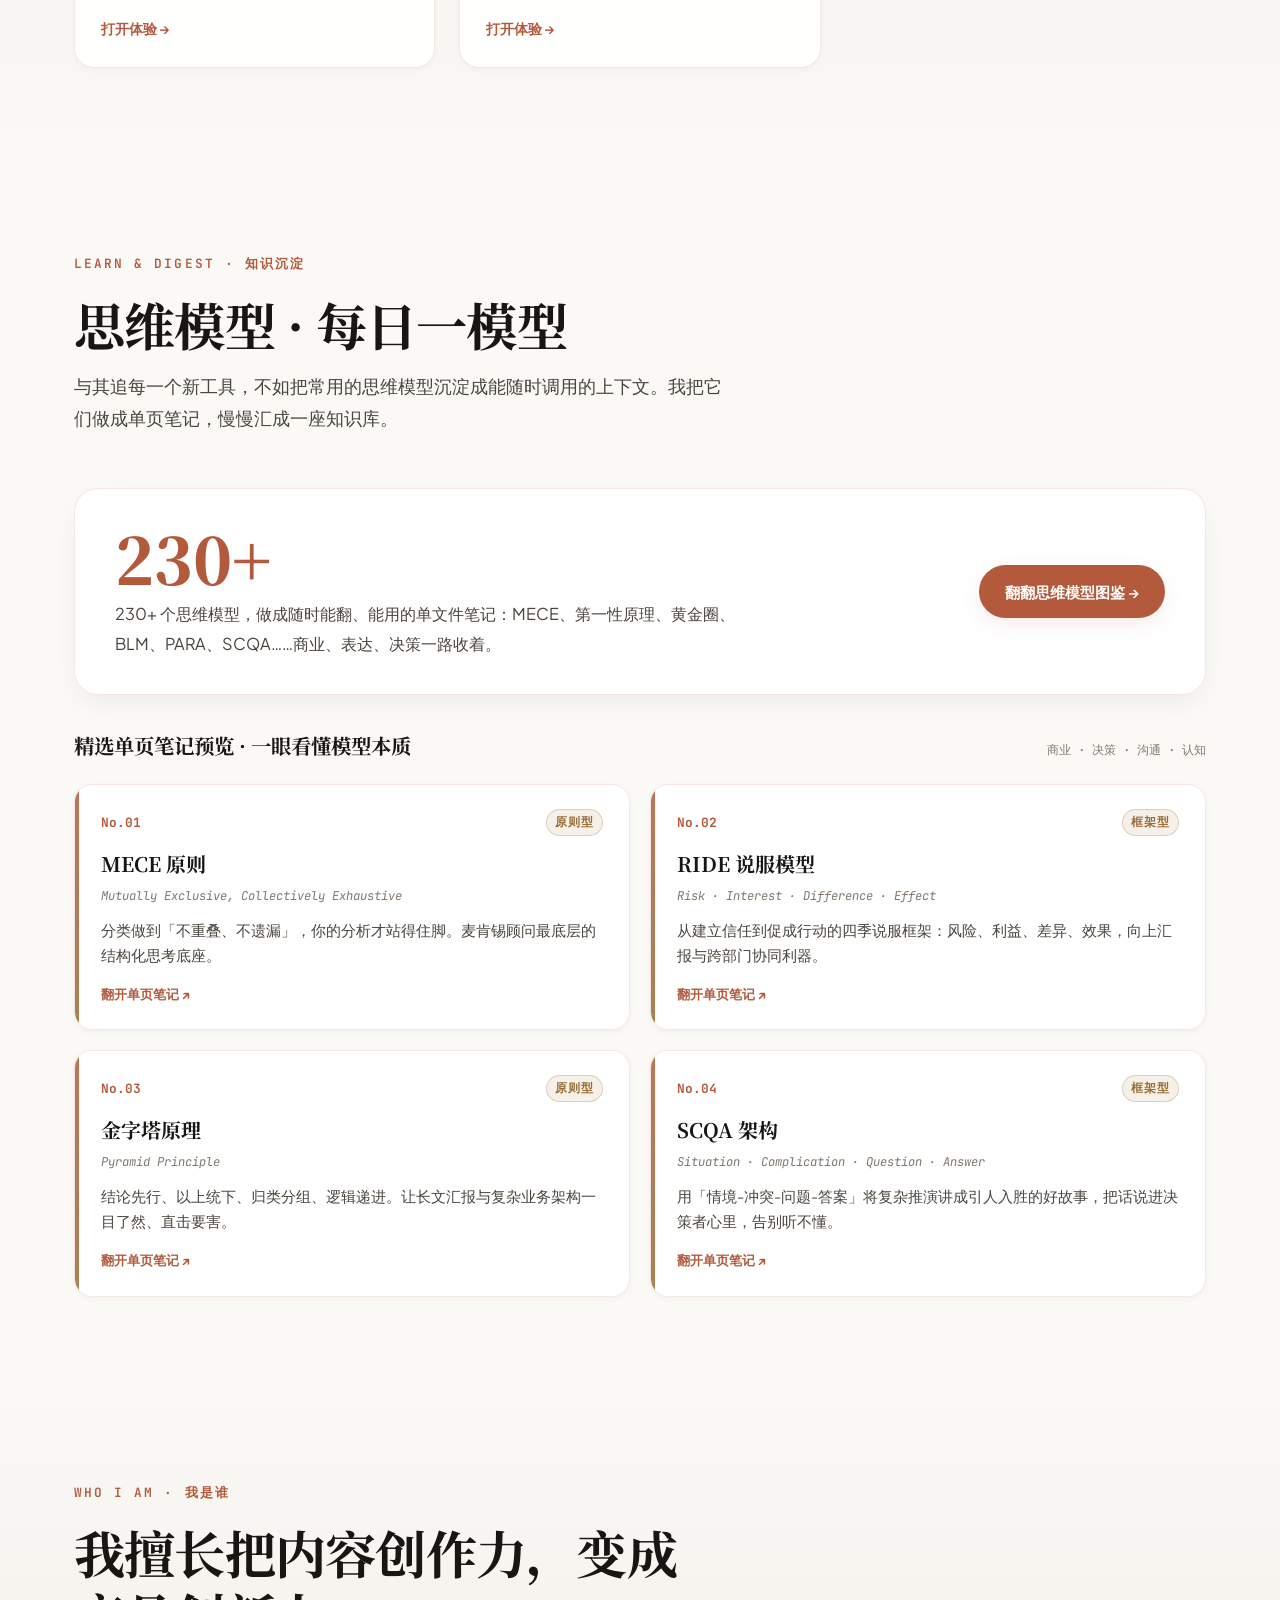
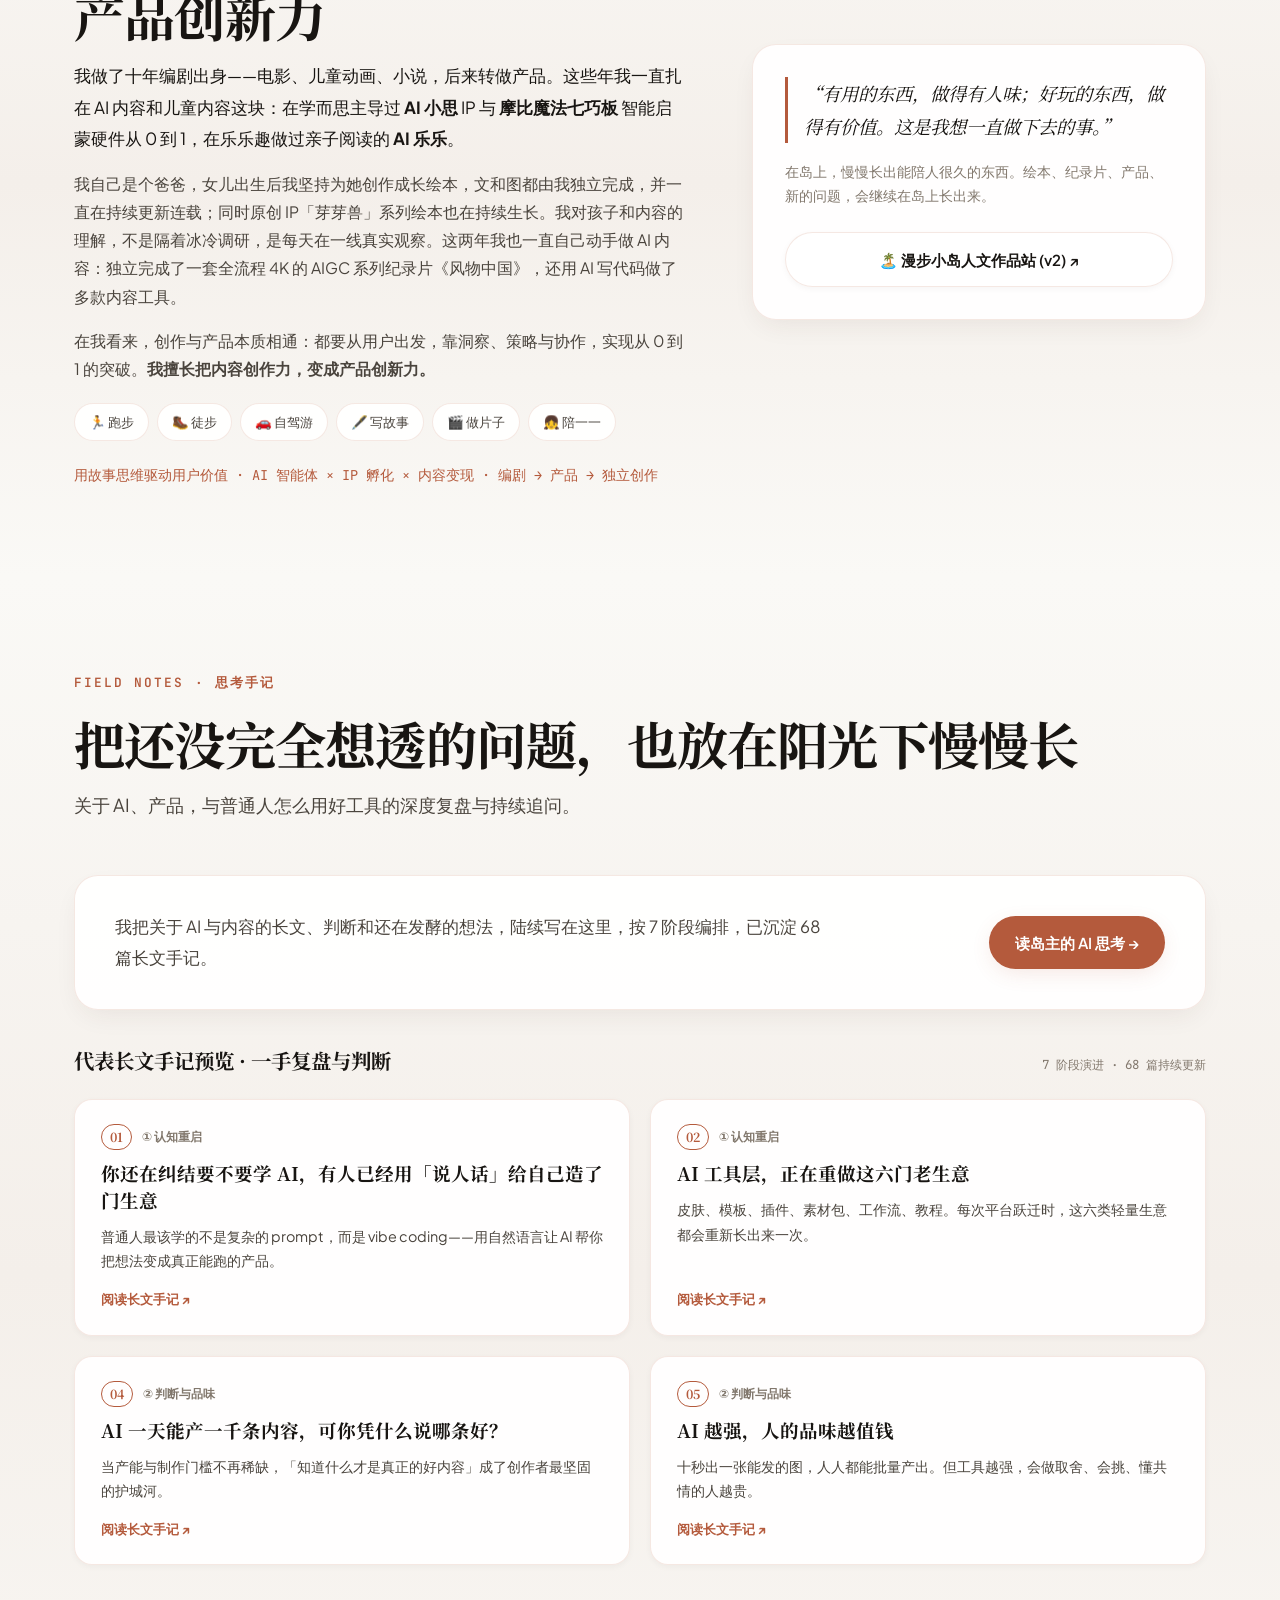
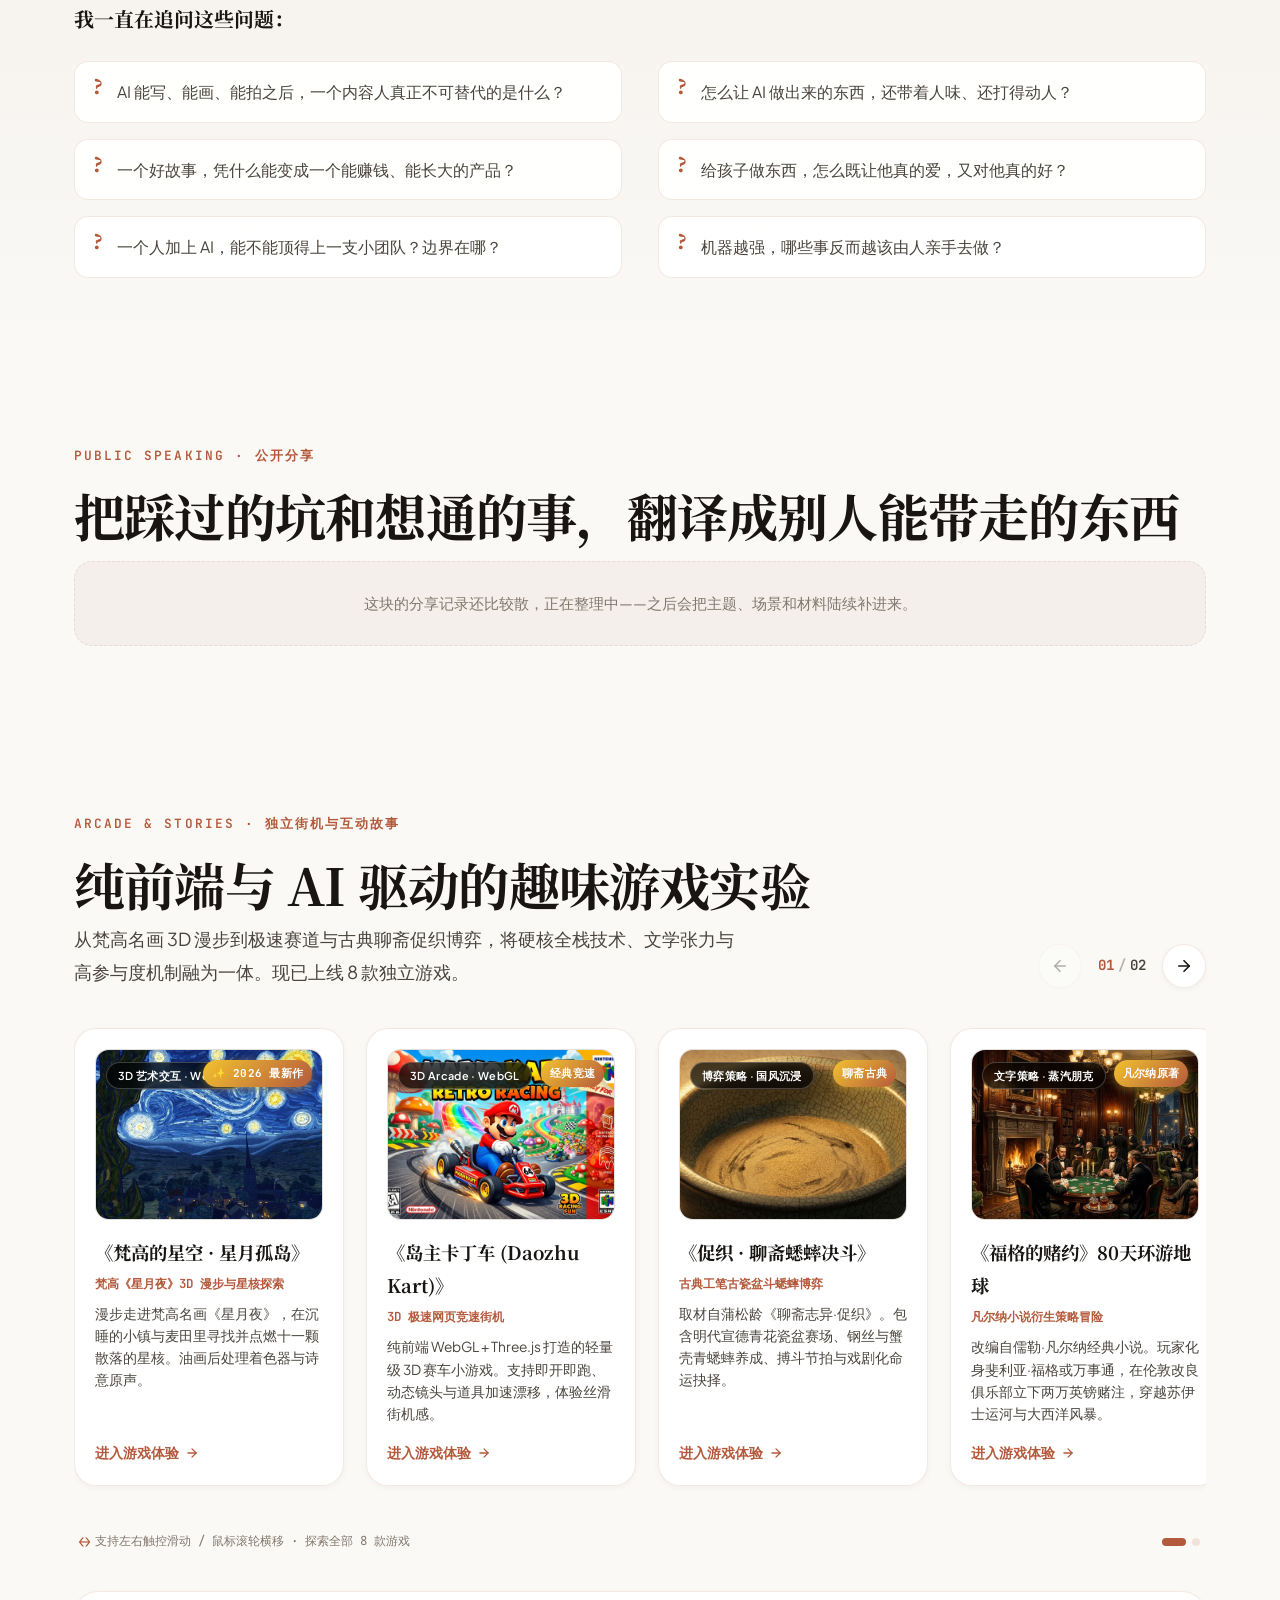
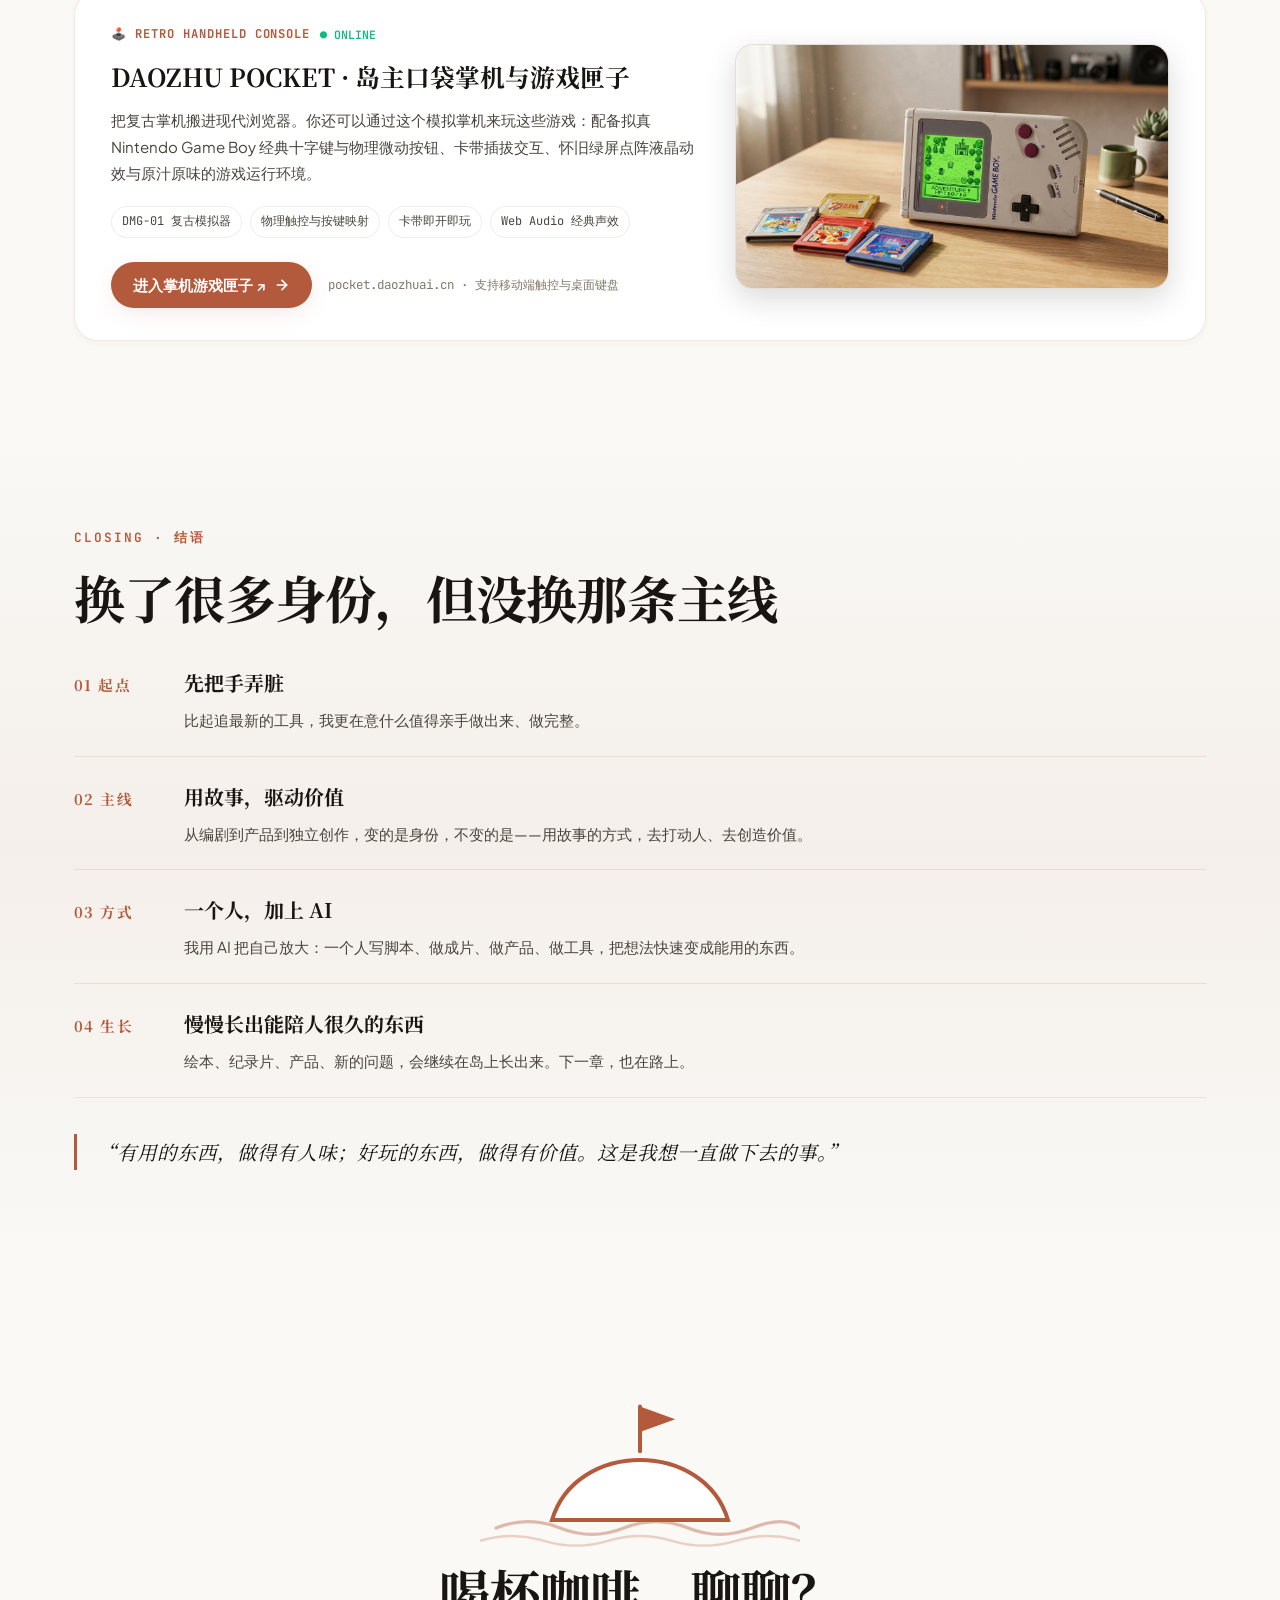
==== commit 7946f849: "fix(games): update Fogg 80-day bet game URL to https://daozhu-fogg.pages.dev/" ====
--- a/index.html
+++ b/index.html
@@ -1033,7 +1033,7 @@
   </div>
 
   <!-- 核心交互与动效脚本 (解析完 DOM 即刻执行，杜绝白屏) -->
-  <script src="js/matrix-data.js?v=20261015_clean_v1"></script>
+  <script src="js/matrix-data.js?v=20261027_fogg_v1"></script>
   <script src="js/audio.js?v=20261007_awwwards_v1"></script>
   <script src="js/ambient-canvas.js?v=20261007_awwwards_v1"></script>
   <script src="js/cursor-fx.js?v=20261015_clean_v1"></script>
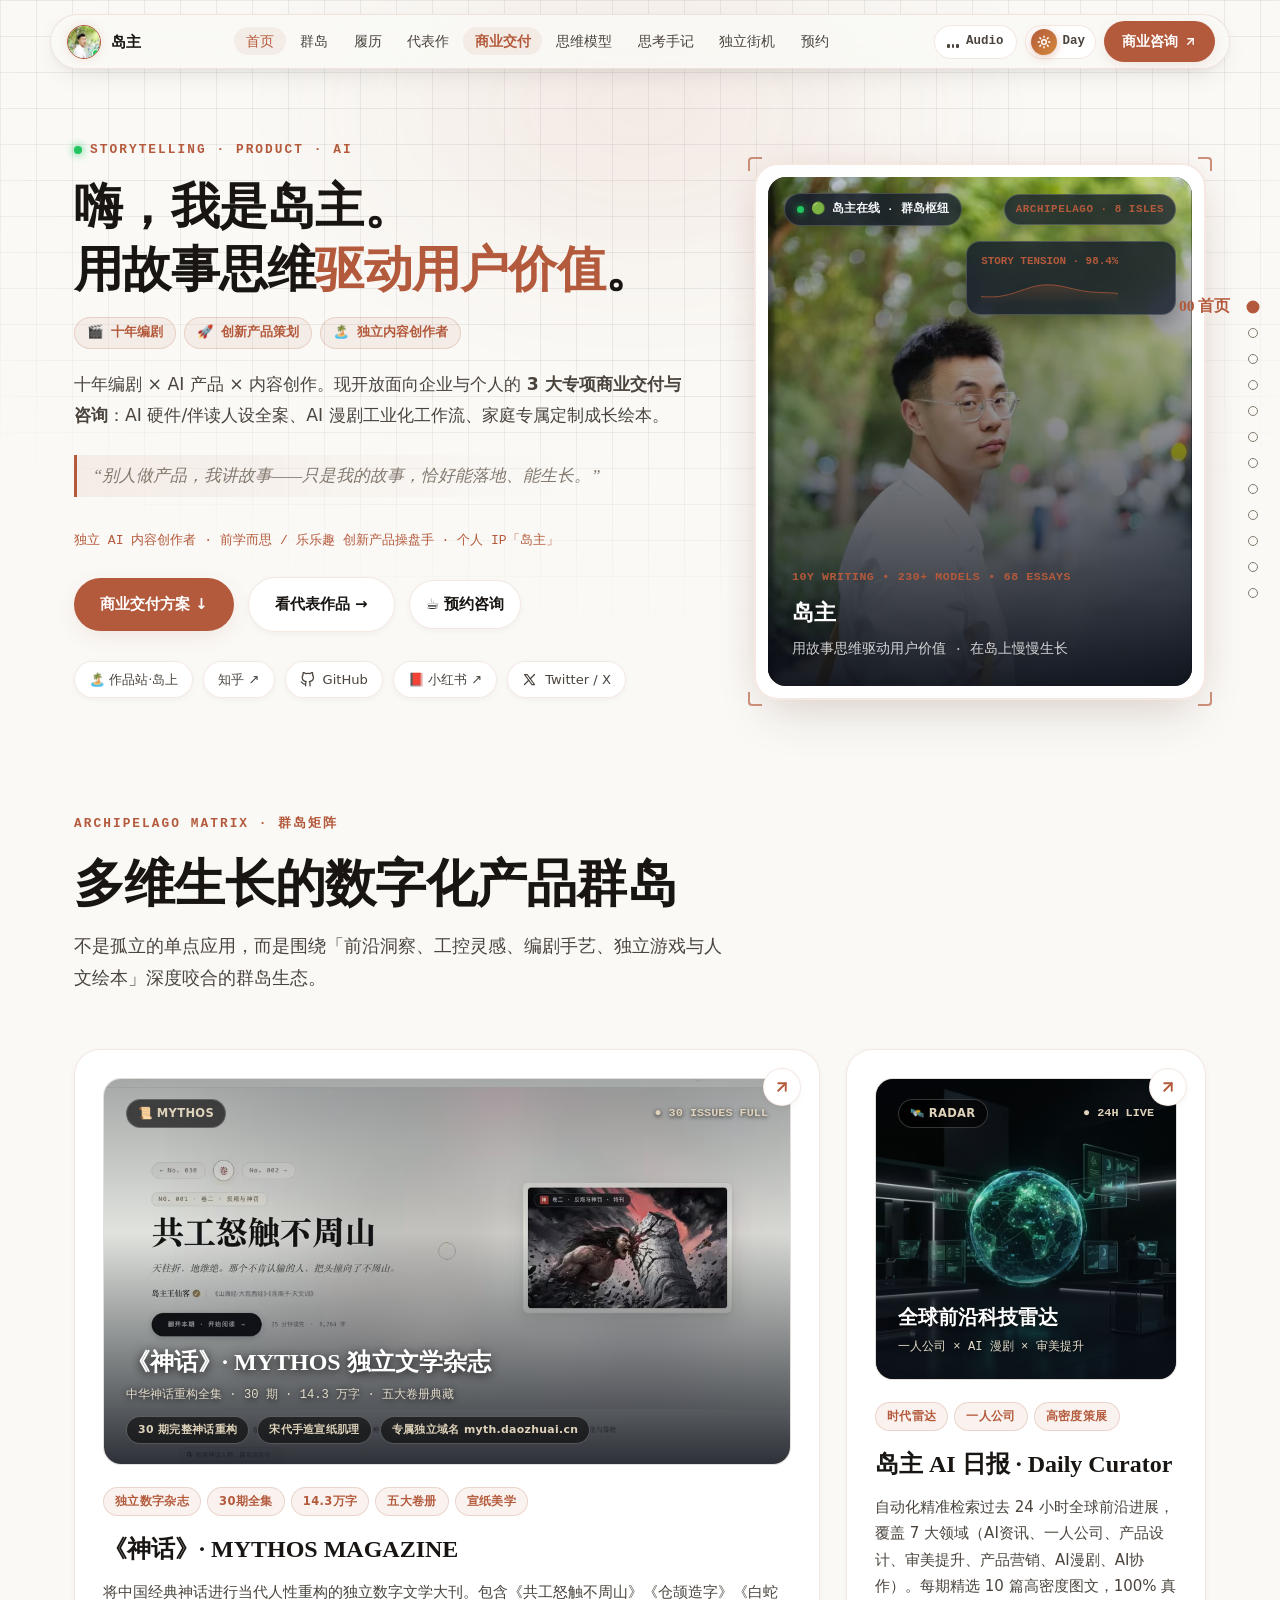
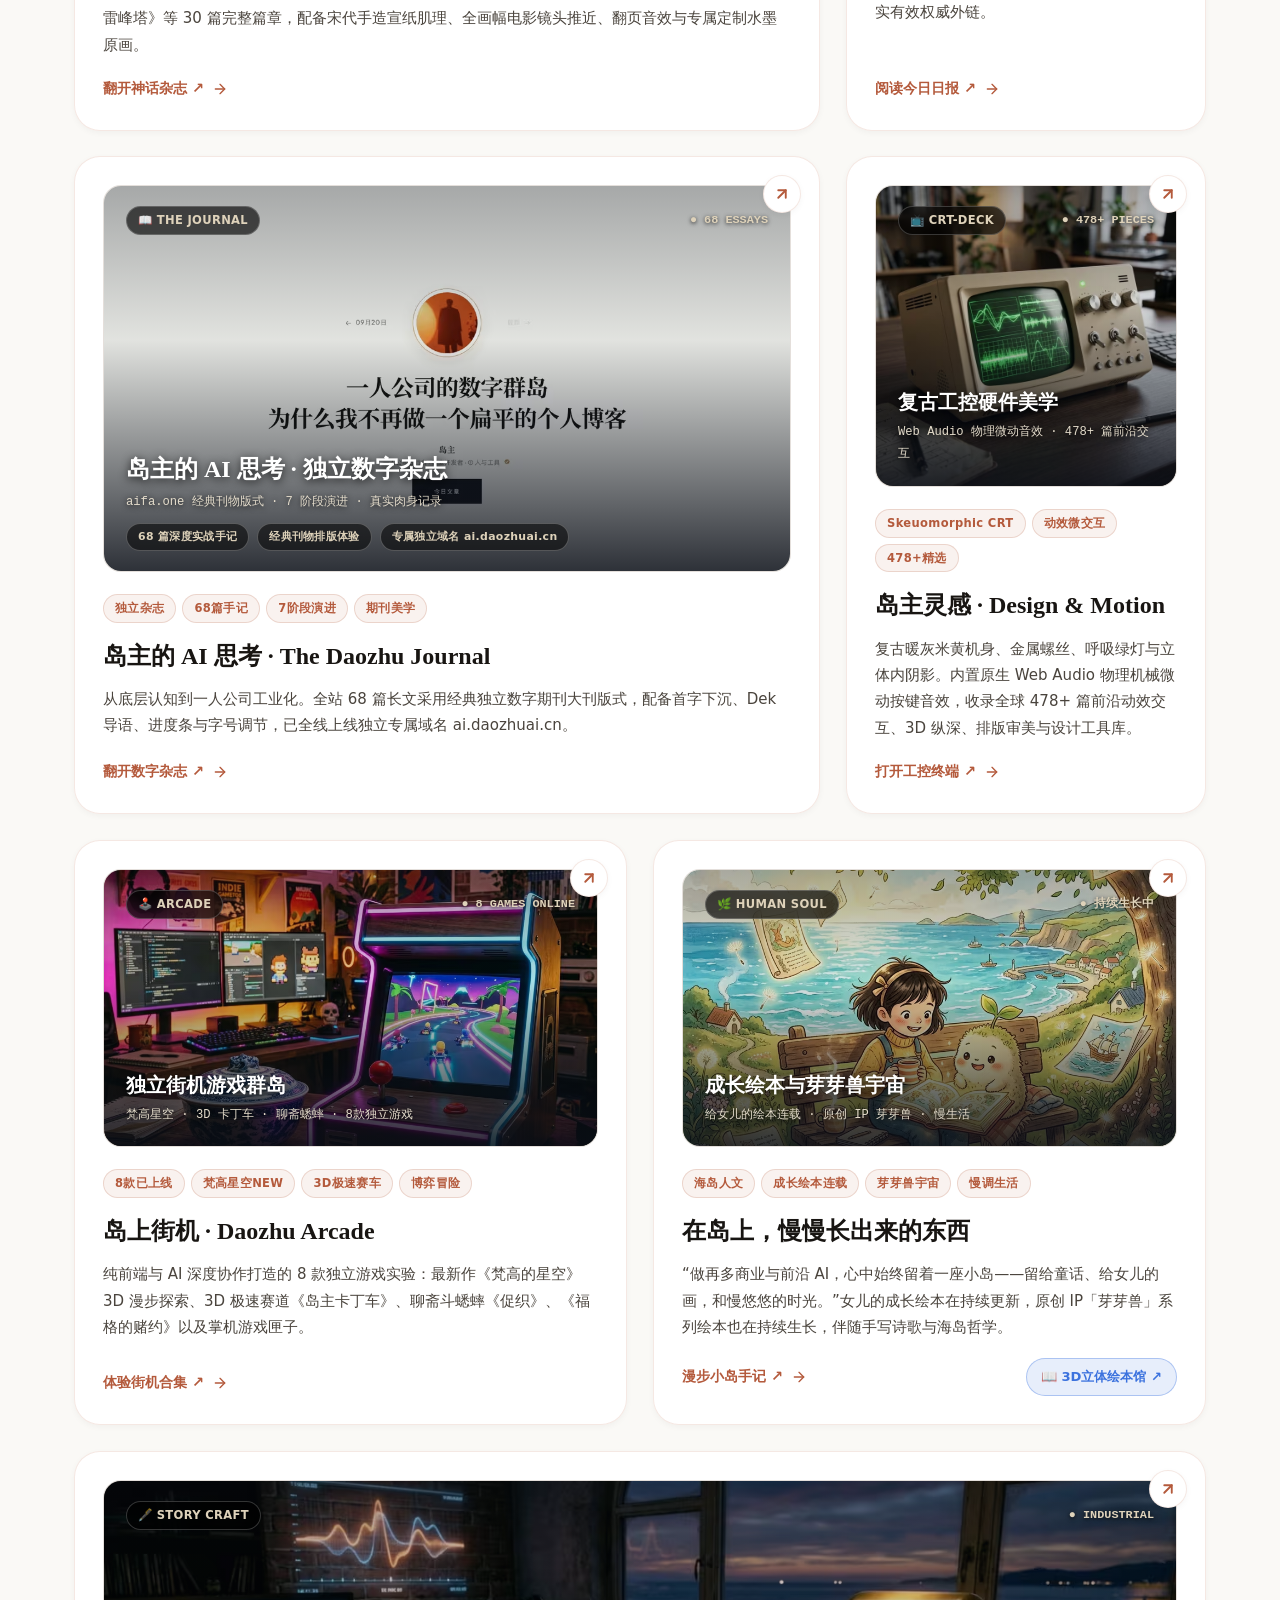
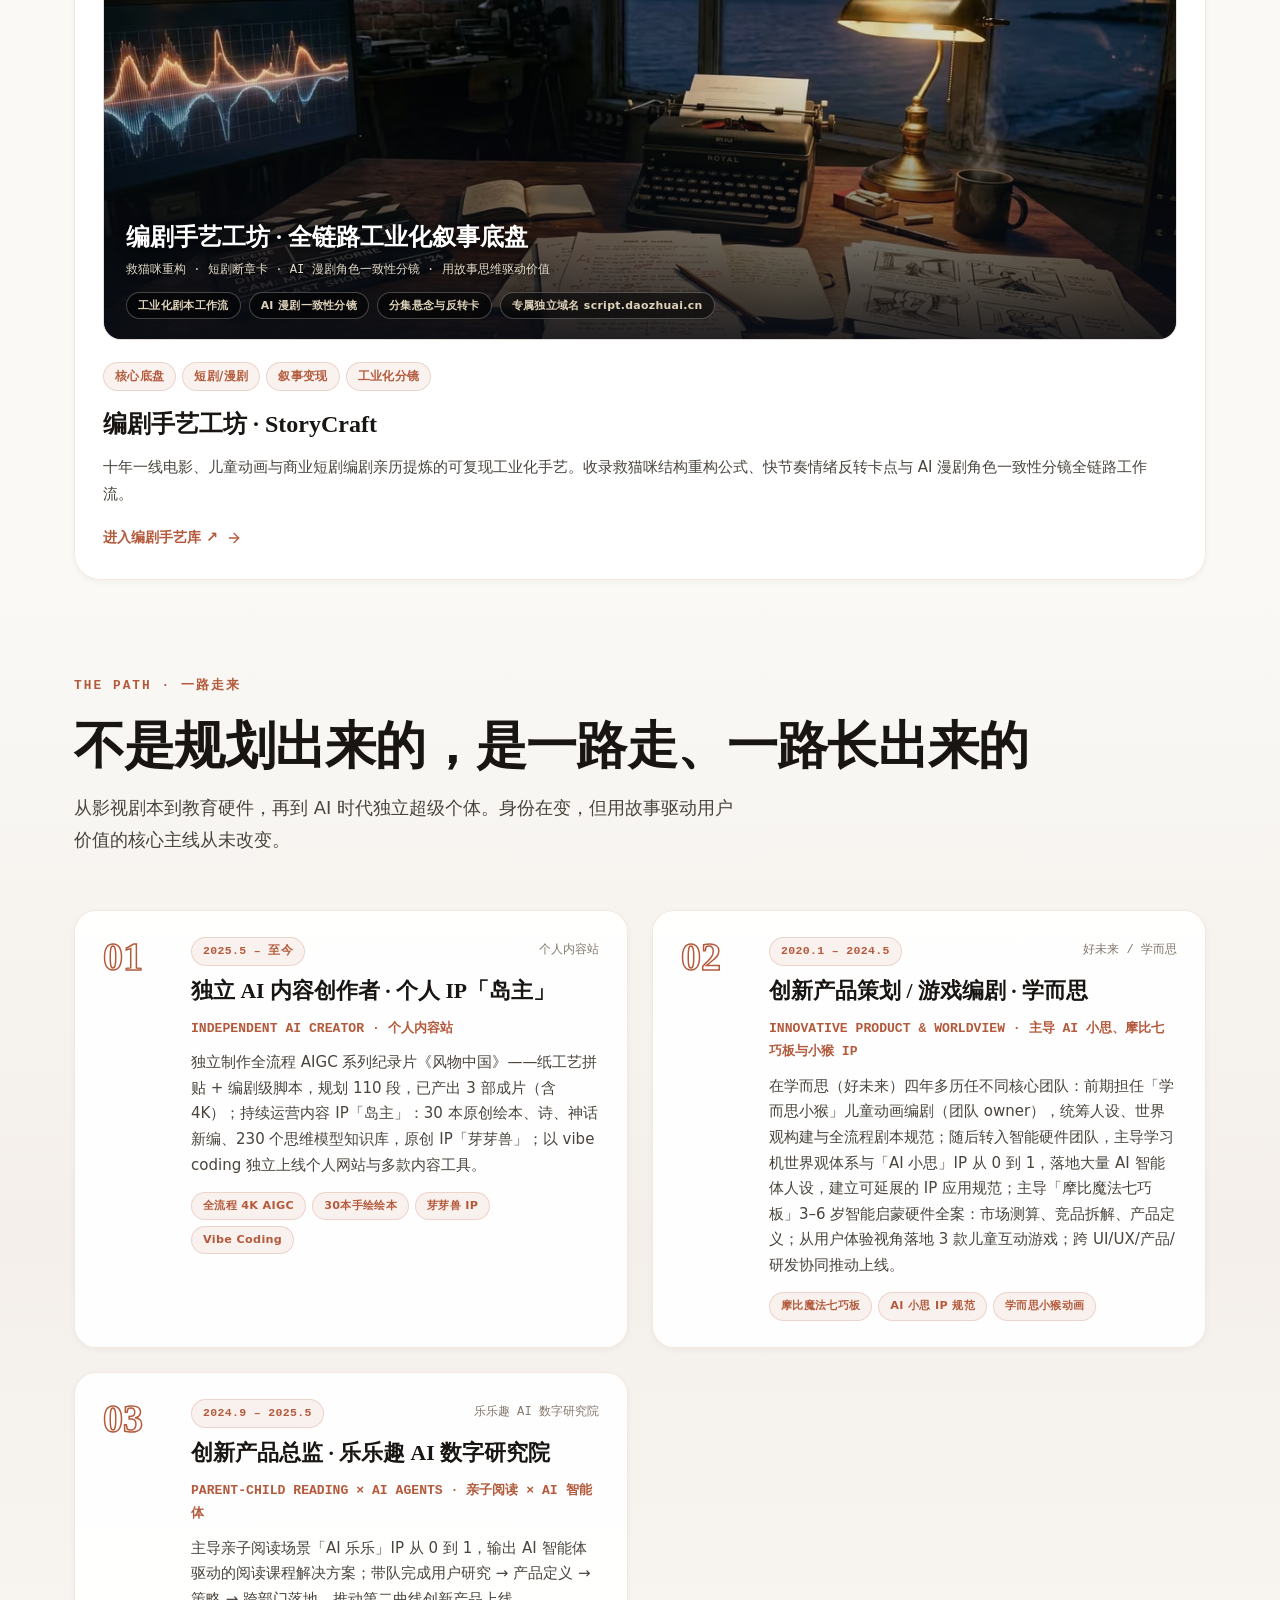
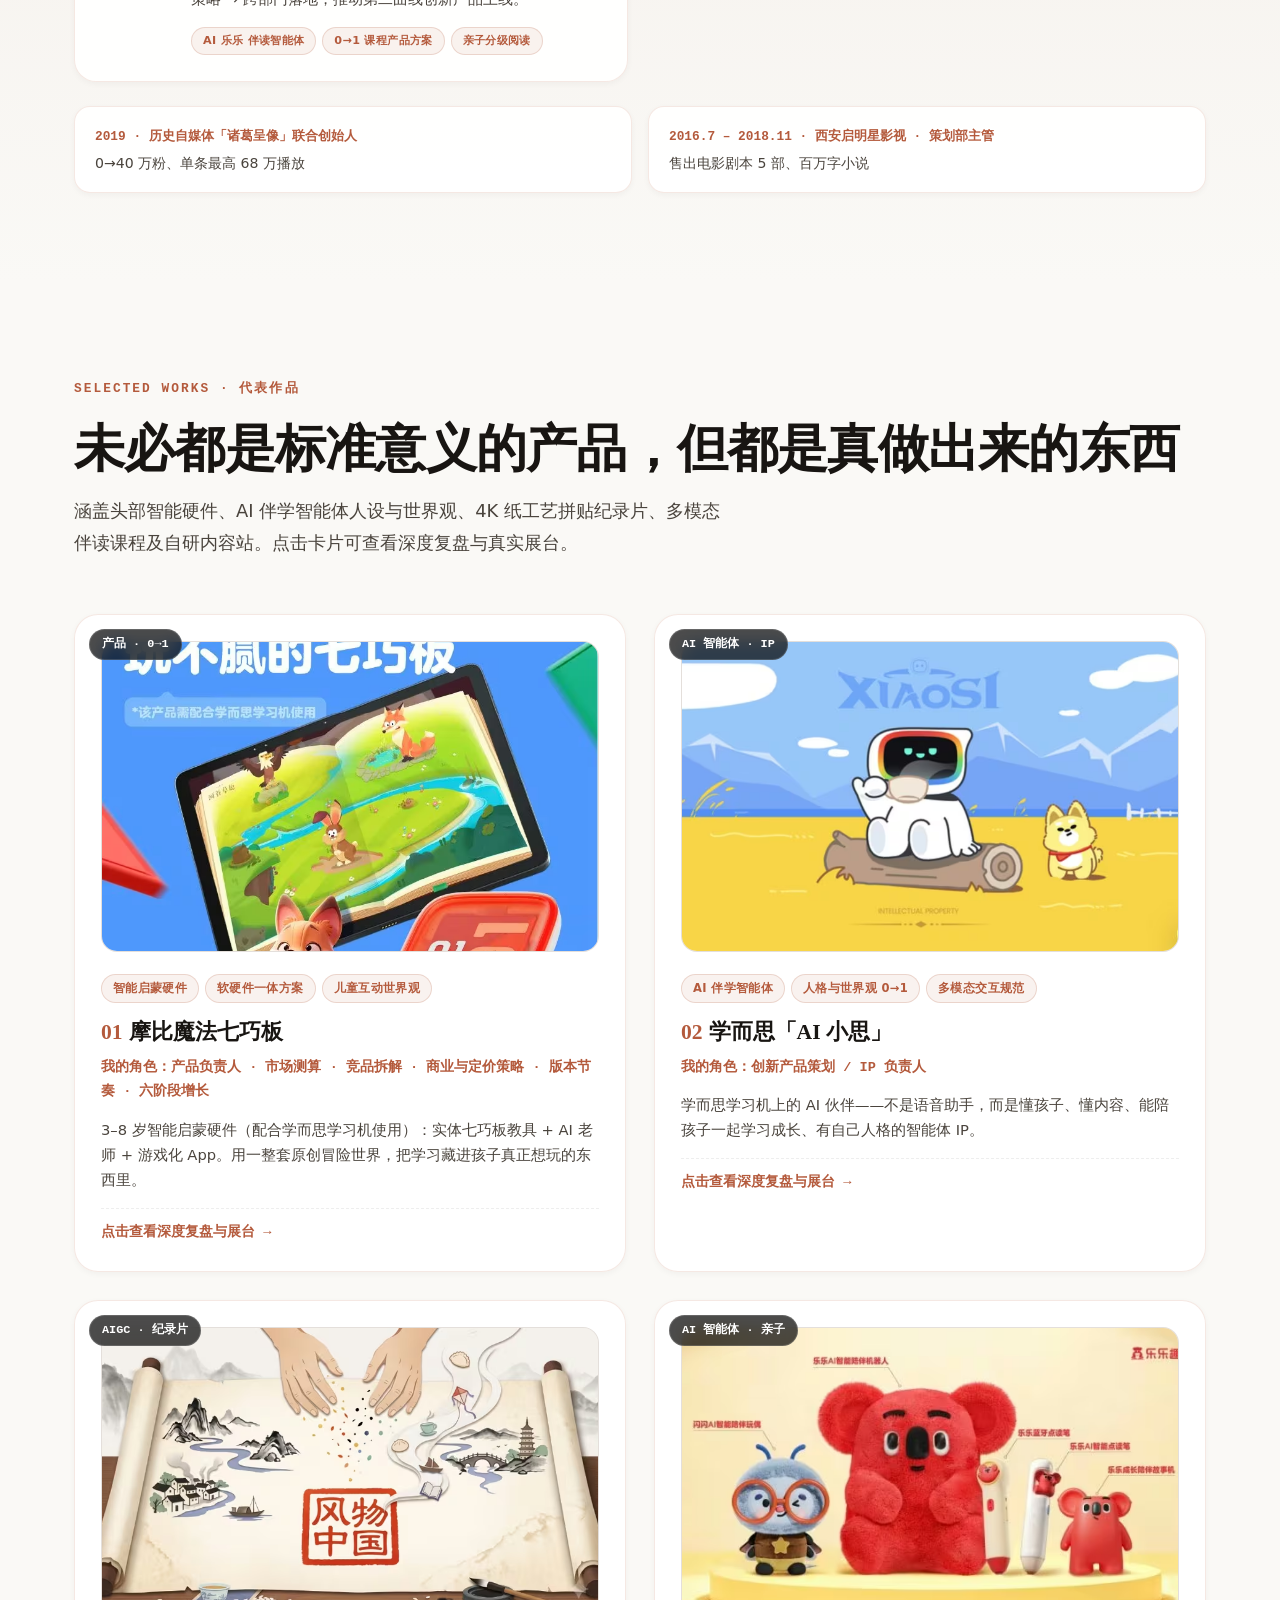
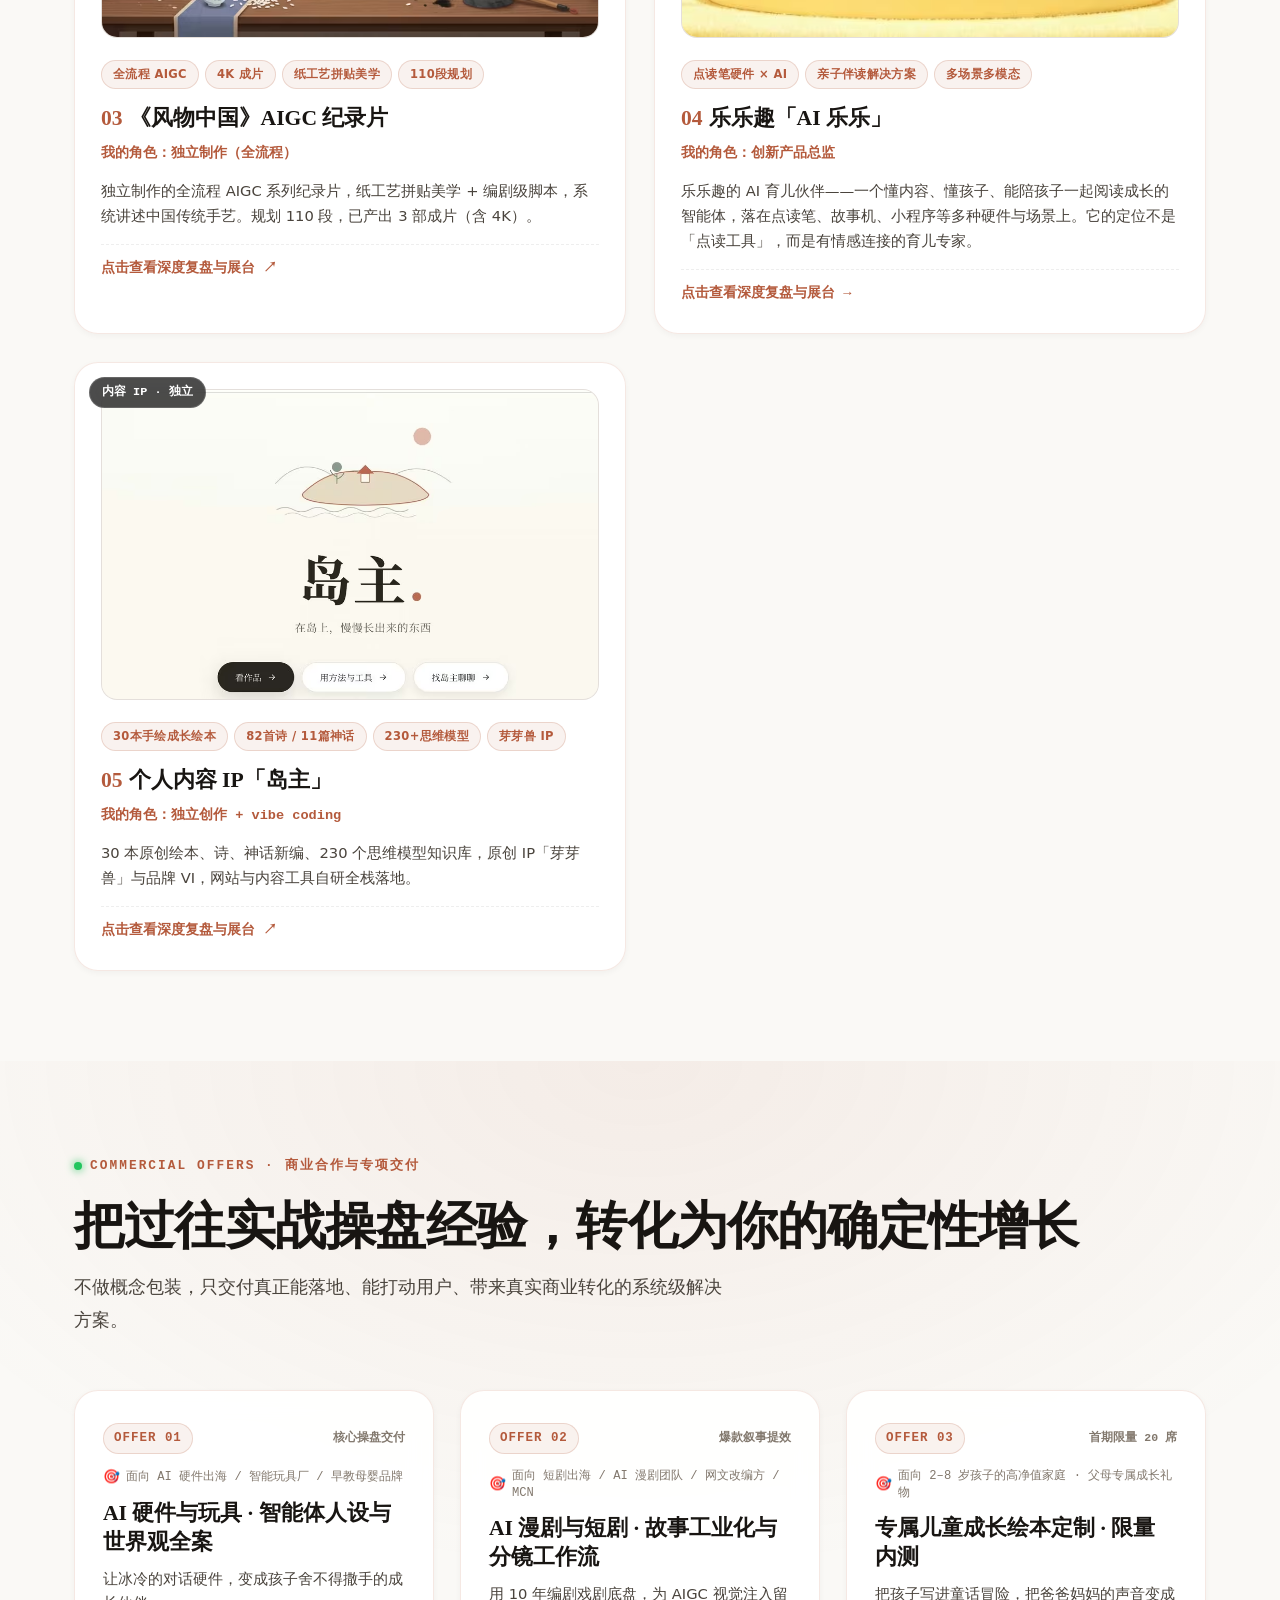
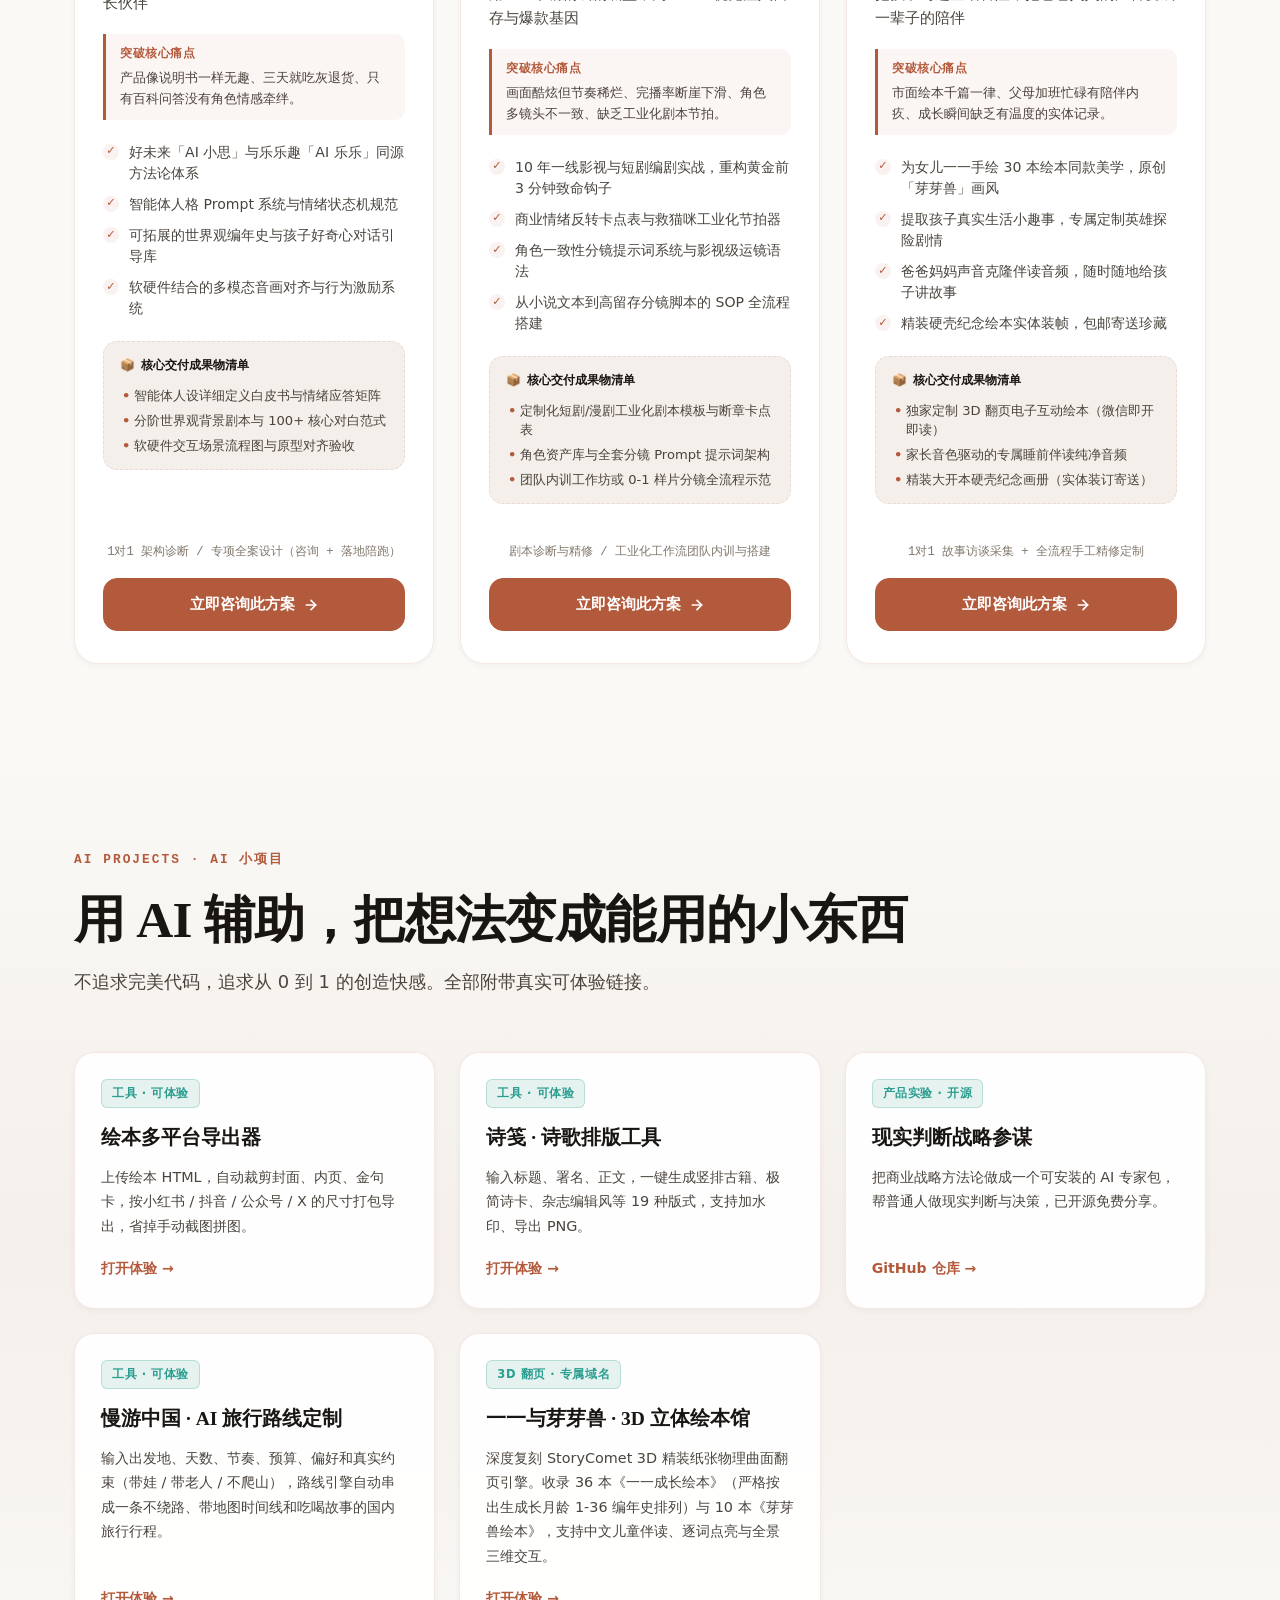
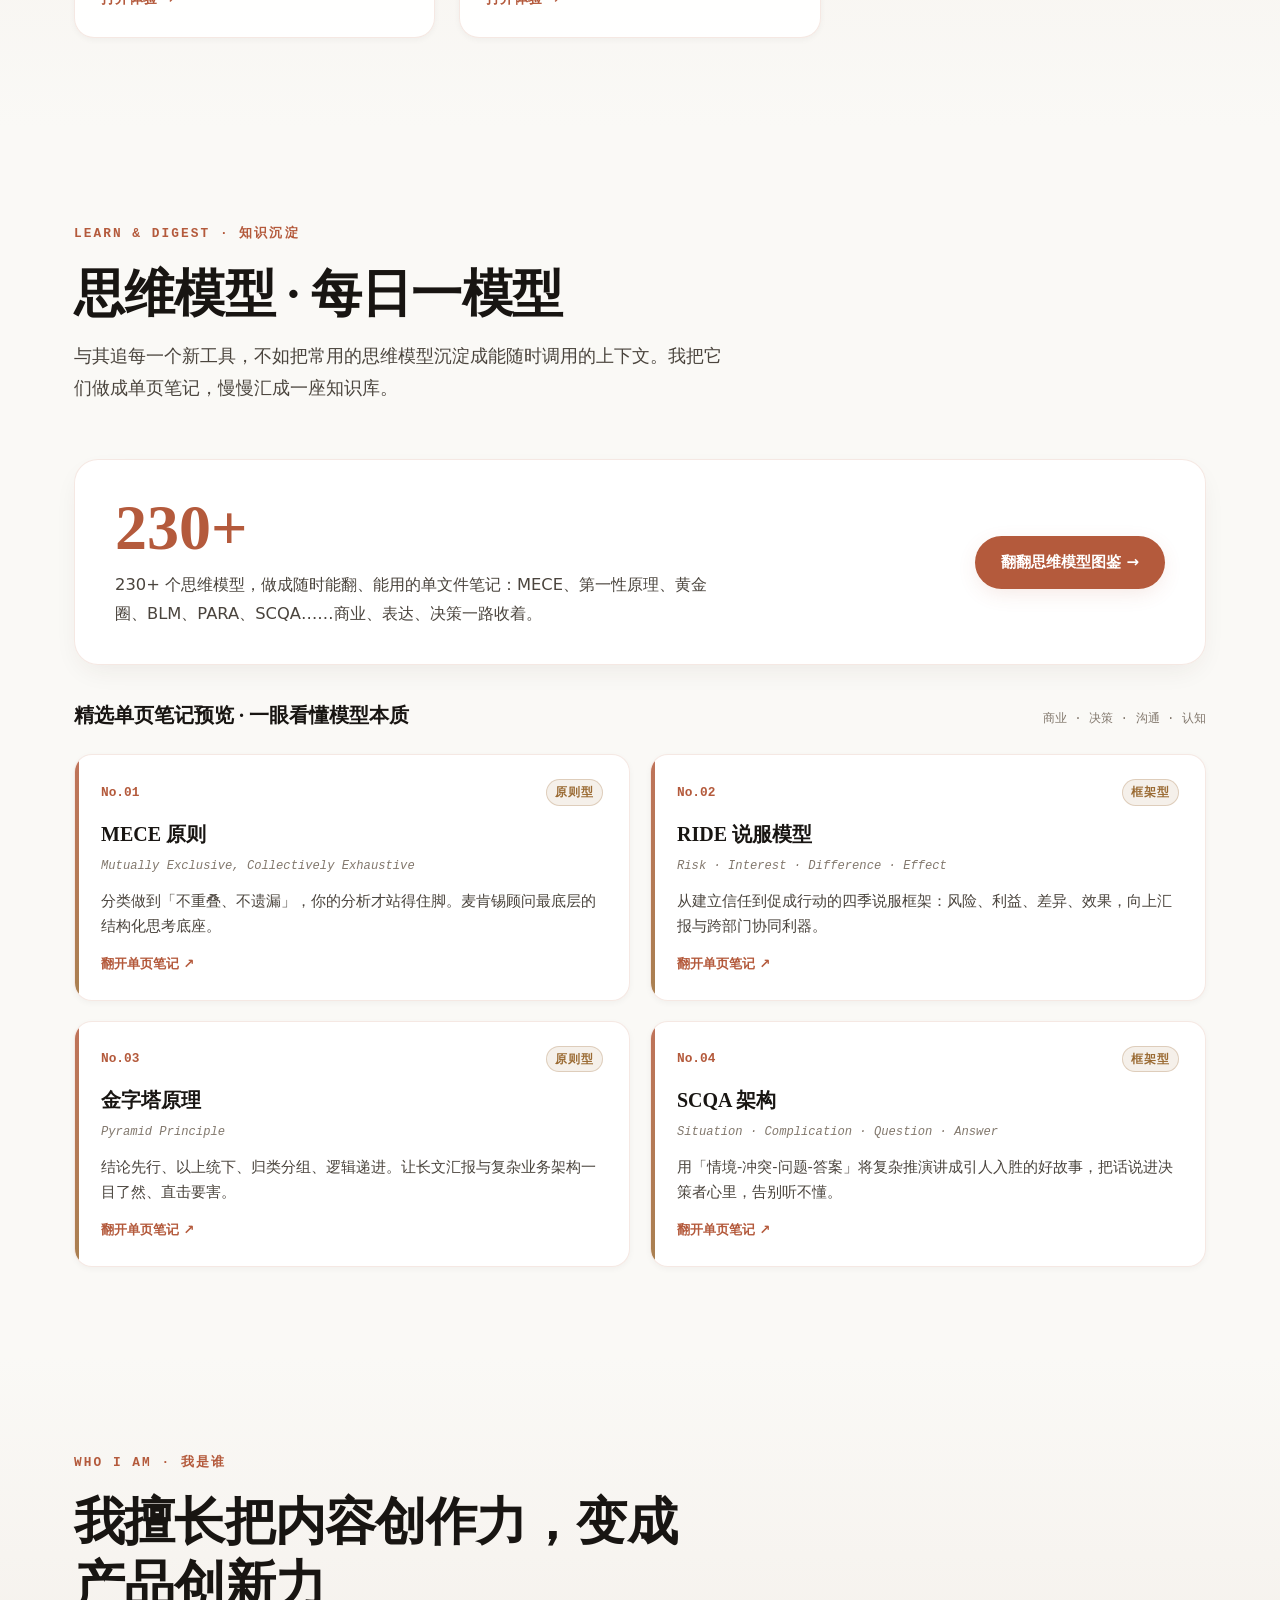
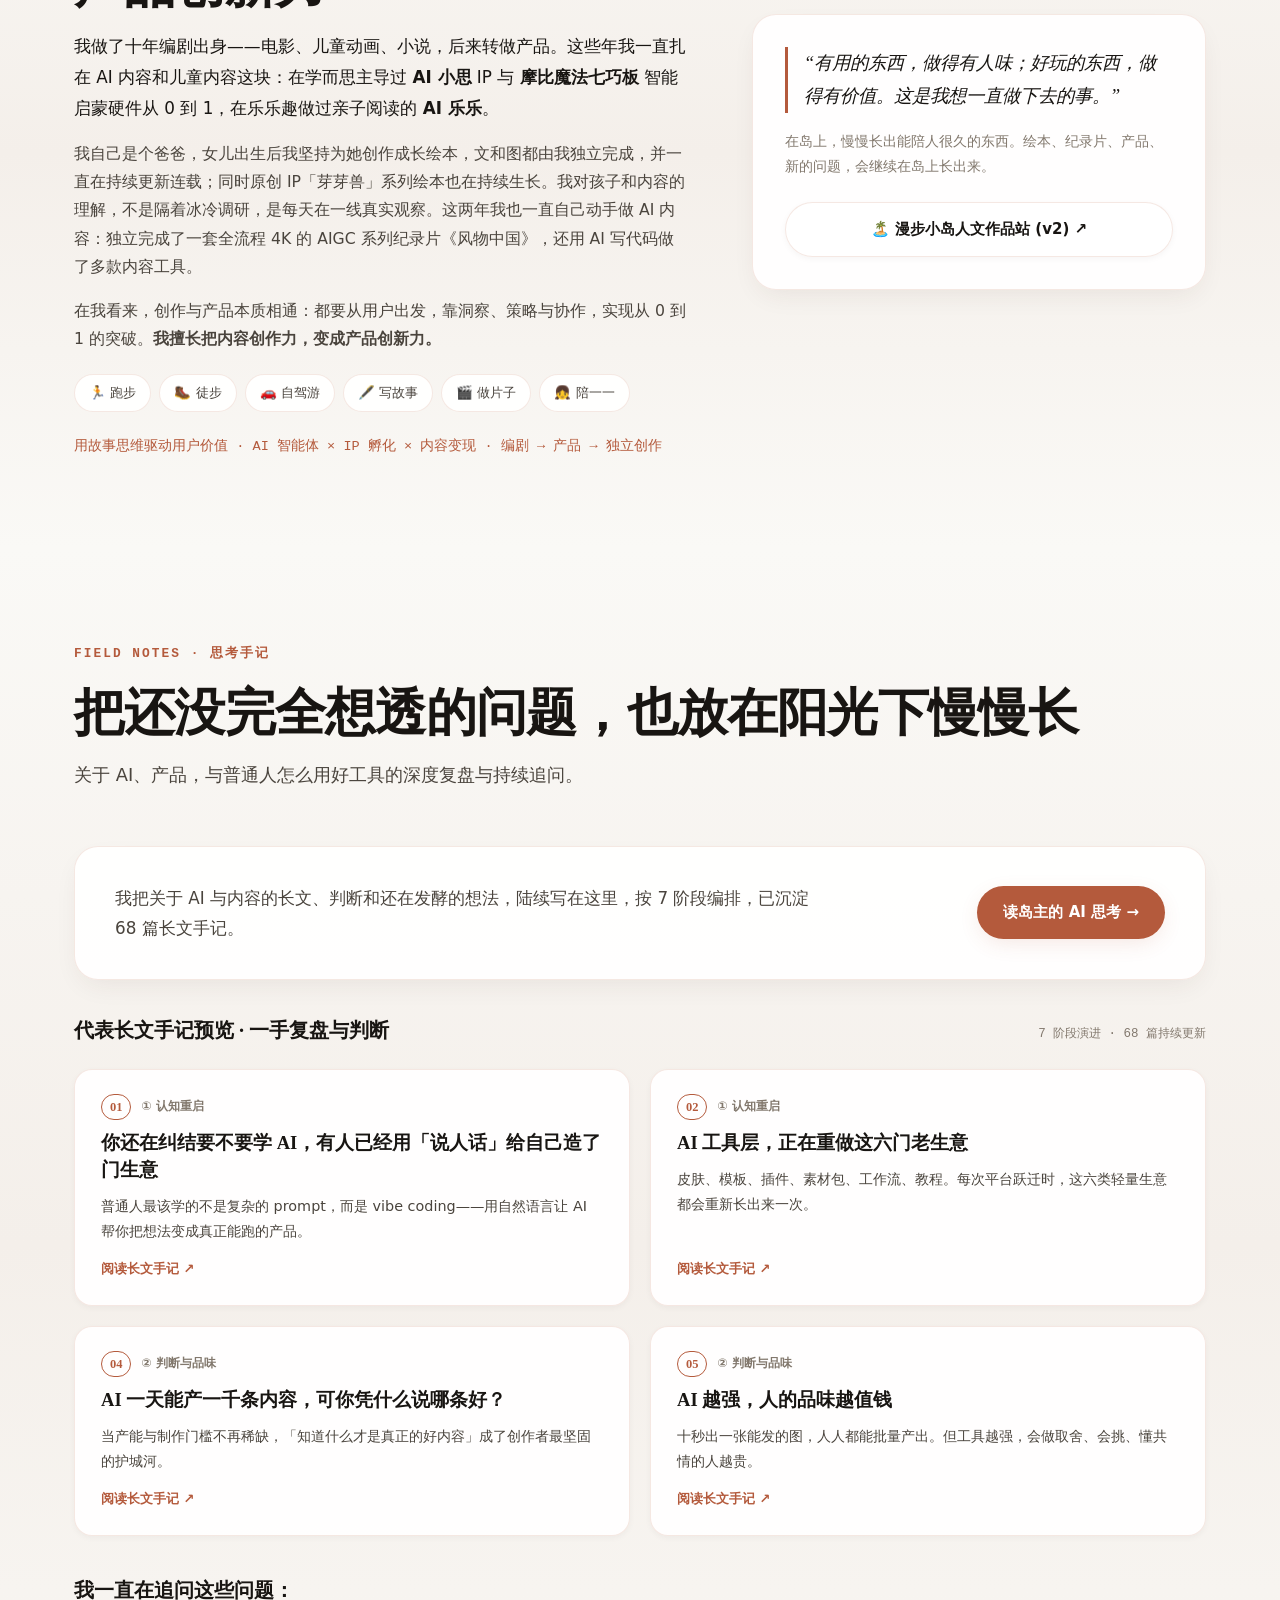
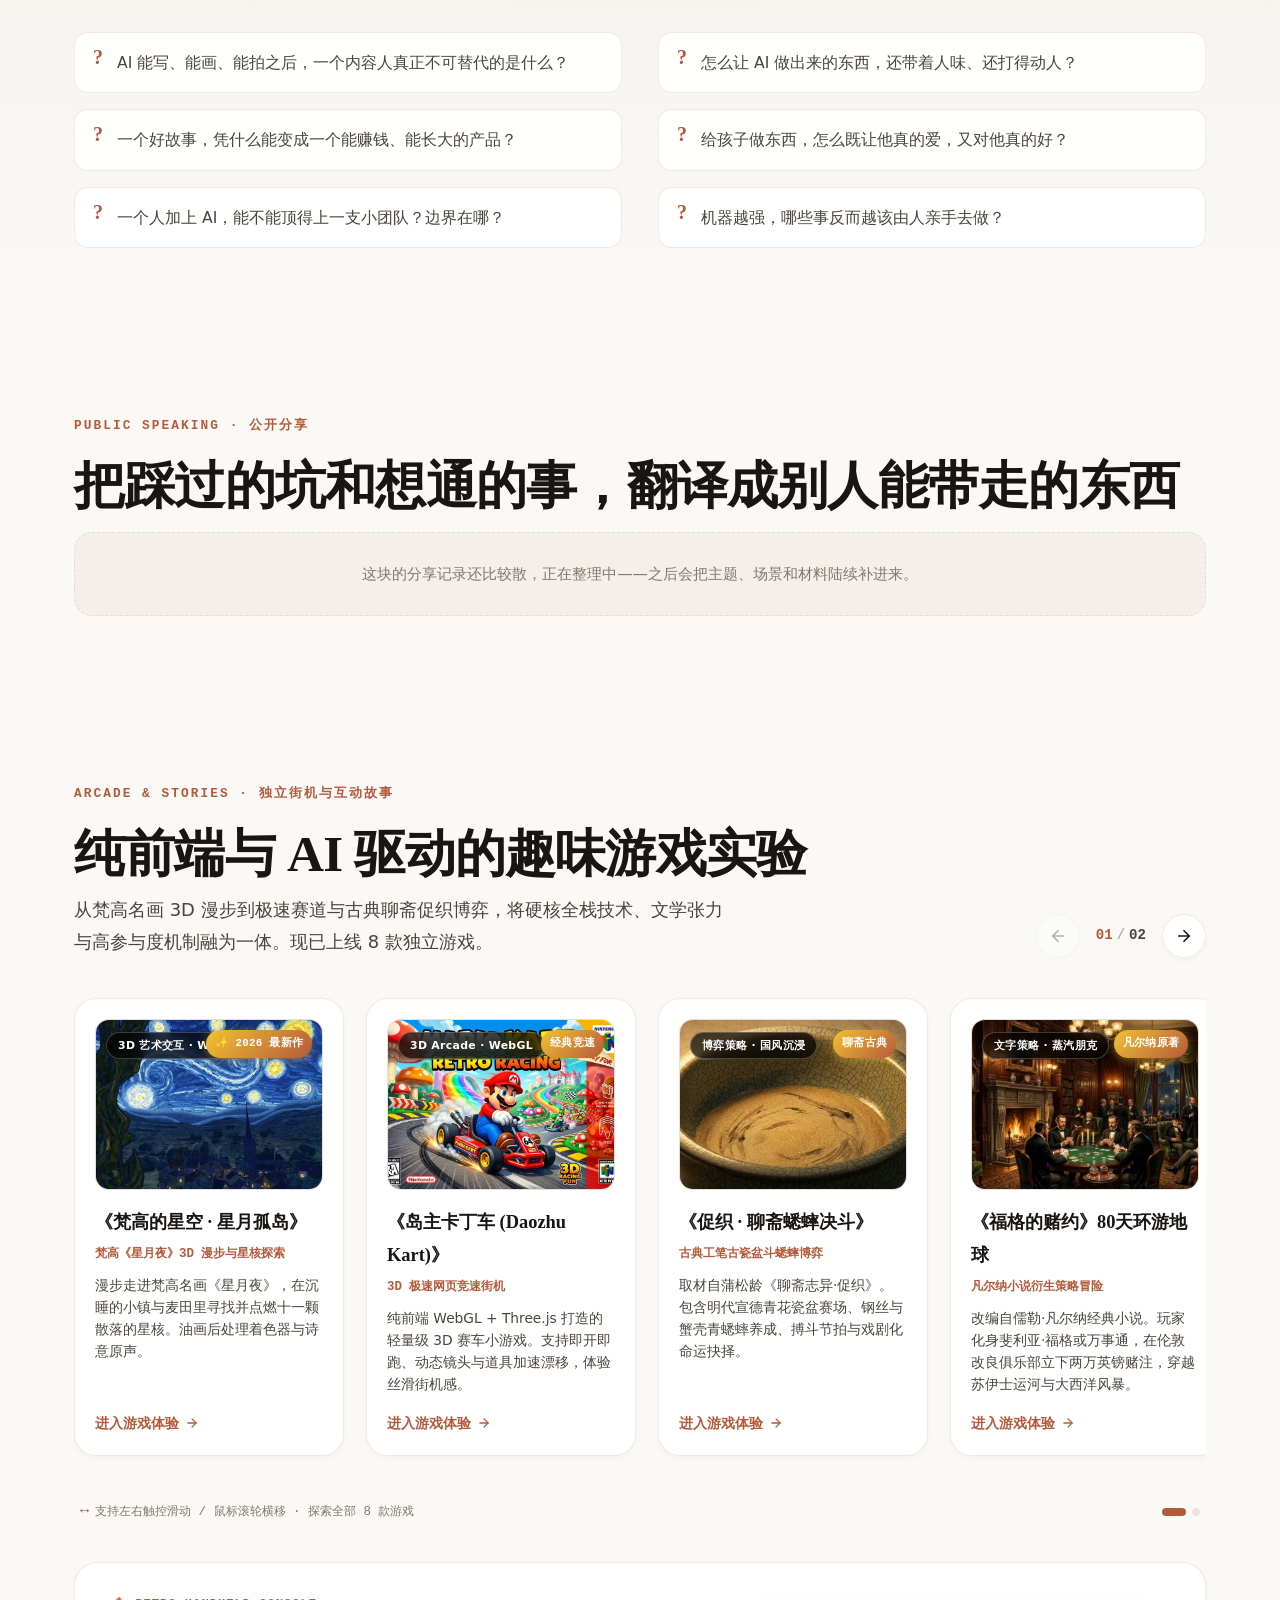
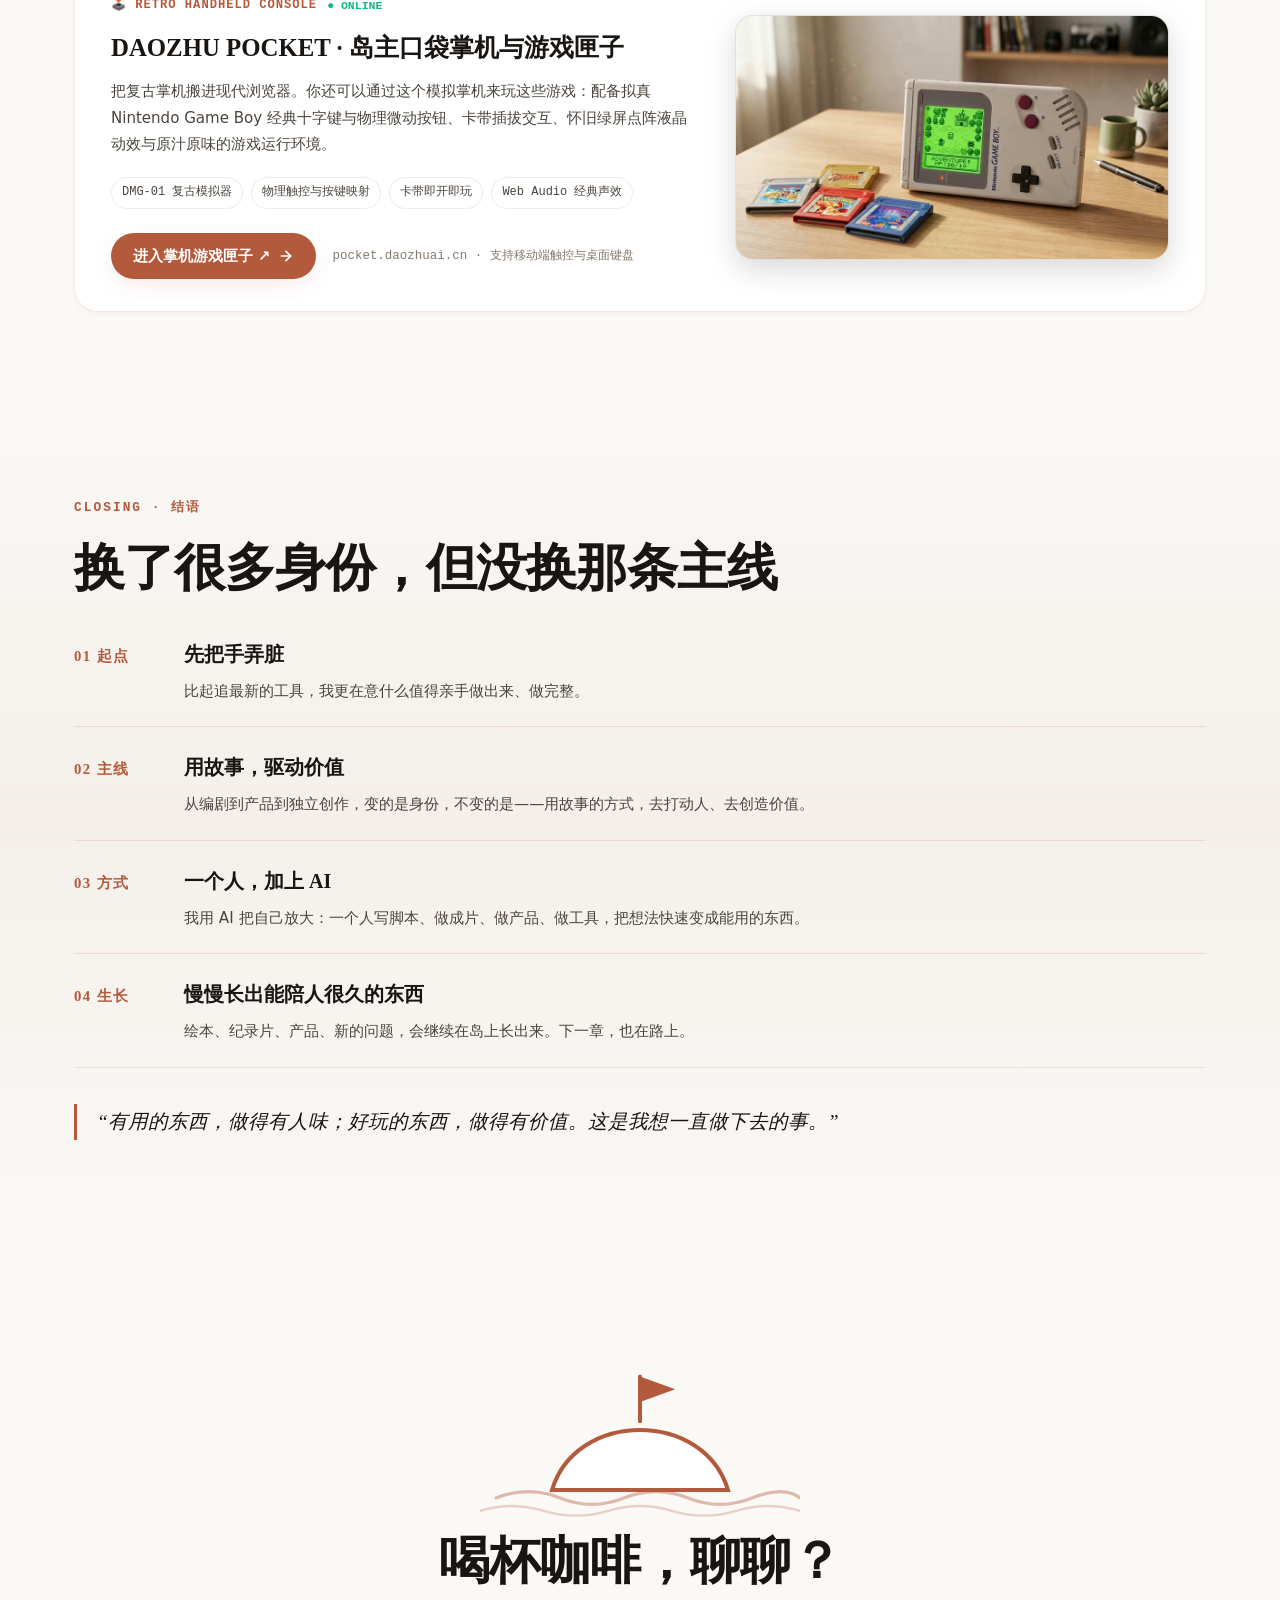
==== commit aeb18eec: "perf: optimize images to AVIF/WebP, lazy-load modals, non-blocking CN fonts, and long cache headers" ====
--- a/index.html
+++ b/index.html
@@ -25,14 +25,15 @@
     })();
   </script>
 
-  <!-- 预连接与字体加载 -->
-  <link rel="preconnect" href="https://fonts.googleapis.com">
-  <link rel="preconnect" href="https://fonts.gstatic.com" crossorigin>
-  <link href="https://fonts.googleapis.com/css2?family=Plus+Jakarta+Sans:ital,wght@0,300;0,400;0,500;0,600;0,700;0,800;1,400&family=Noto+Serif+SC:wght@400;500;600;700;900&family=JetBrains+Mono:wght@400;500;600;700&display=swap" rel="stylesheet">
+  <!-- 预连接与非阻塞字体加载 (国内直连 googleapis.cn 加速 + preload 异步降级) -->
+  <link rel="preconnect" href="https://fonts.googleapis.cn">
+  <link rel="preconnect" href="https://fonts.gstatic.cn" crossorigin>
+  <link rel="preload" as="style" href="https://fonts.googleapis.cn/css2?family=Plus+Jakarta+Sans:ital,wght@0,400;0,500;0,600;0,700;0,800;1,400&family=Noto+Serif+SC:wght@500;700;900&family=JetBrains+Mono:wght@400;500;600;700&display=swap" onload="this.onload=null;this.rel='stylesheet'">
+  <noscript><link rel="stylesheet" href="https://fonts.googleapis.cn/css2?family=Plus+Jakarta+Sans:ital,wght@0,400;0,500;0,600;0,700;0,800;1,400&family=Noto+Serif+SC:wght@500;700;900&family=JetBrains+Mono:wght@400;500;600;700&display=swap"></noscript>
 
   <!-- 核心样式 (带版本时间戳防浏览器缓存) -->
-  <link rel="stylesheet" href="css/style.css?v=20261007_awwwards_v1">
-  <link rel="stylesheet" href="css/components.css?v=20261015_clean_v1">
+  <link rel="stylesheet" href="css/style.css?v=20261111_perf_v1">
+  <link rel="stylesheet" href="css/components.css?v=20261111_perf_v1">
 </head>
 <body>
 
@@ -65,7 +66,11 @@
       <!-- 品牌与在线状态 -->
       <a href="#hero" class="nav-brand">
         <div class="brand-avatar">
-          <img src="assets/avatar.jpg" alt="岛主头像" onerror="this.src='assets/favicon.svg'">
+          <picture>
+            <source type="image/avif" srcset="assets/avatar.avif">
+            <source type="image/webp" srcset="assets/avatar.webp">
+            <img src="assets/avatar.jpg" alt="岛主头像" width="620" height="930" decoding="async" onerror="this.onerror=null;this.closest('picture')?.querySelectorAll('source').forEach(s=>s.remove());this.src='assets/favicon.svg'">
+          </picture>
           <span class="brand-status-dot"></span>
         </div>
         <span class="font-serif brand-name">岛主</span>
@@ -205,8 +210,12 @@
 
             <div class="hero-showcase-card" data-cursor="view">
               <div class="hero-poster-canvas">
-                <!-- 岛主肖像主图 -->
-                <img src="assets/avatar.jpg" alt="岛主 · 十年编剧 × AI产品">
+                <!-- 岛主肖像主图 (LCP 首屏主视觉高优先级) -->
+                <picture>
+                  <source type="image/avif" srcset="assets/avatar.avif">
+                  <source type="image/webp" srcset="assets/avatar.webp">
+                  <img src="assets/avatar.jpg" alt="岛主 · 十年编剧 × AI产品" width="620" height="930" fetchpriority="high" loading="eager" decoding="async">
+                </picture>
                 <div class="hero-canvas-overlay"></div>
 
                 <!-- 顶部 HUD: 在线状态与群岛实时遥测 -->
@@ -717,7 +726,11 @@
         </div>
         <div class="pocket-banner-media">
           <a href="https://pocket.daozhuai.cn/" target="_blank" rel="noopener noreferrer" class="pocket-media-link" title="点击体验岛主模拟掌机">
-            <img src="assets/pocket-console-banner.jpg" alt="DAOZHU POCKET 模拟掌机游戏匣子" class="pocket-media-img" loading="lazy">
+            <picture>
+              <source type="image/avif" srcset="assets/pocket-console-banner.avif">
+              <source type="image/webp" srcset="assets/pocket-console-banner.webp">
+              <img src="assets/pocket-console-banner.jpg" alt="DAOZHU POCKET 模拟掌机游戏匣子" class="pocket-media-img" width="960" height="536" loading="lazy" decoding="async">
+            </picture>
             <div class="pocket-media-overlay">
               <span class="pocket-play-icon">▶</span>
               <span class="pocket-play-text font-mono">PLAY IN CONSOLE</span>
@@ -838,7 +851,11 @@
       <h3>摩比魔法七巧板</h3>
       <div class="m-role">我的角色：产品负责人 · 从产品到世界观（0-1 主导）</div>
 
-      <img class="m-hero" src="assets/mobi-hero.jpg" alt="摩比魔法七巧板 主视觉">
+      <picture>
+        <source type="image/avif" data-srcset="assets/mobi-hero.avif">
+        <source type="image/webp" data-srcset="assets/mobi-hero.webp">
+        <img class="m-hero" src="[data-uri]" data-src="assets/mobi-hero.jpg" alt="摩比魔法七巧板 主视觉" width="801" height="800" fetchpriority="low" decoding="async">
+      </picture>
 
       <h4>背景</h4>
       <p>摩比魔法七巧板是一款需配合学而思学习机使用的智能启蒙硬件（适用 3–8 岁）：一副实体七巧板教具 + AI 老师 + 游戏化 App。用一副小小的七巧板，带孩子养成观察、专注、几何构建、逻辑推理等「十大能力」。我要解决的核心命题：怎么把「学」，藏进一个孩子真正愿意一直玩下去的东西里。</p>
@@ -857,27 +874,51 @@
       <h4>实战展台与产品细节</h4>
       <div class="m-gallery">
         <div class="m-gallery-item">
-          <img src="assets/mobi-tangram-case.jpg" alt="品质把控 · 实体七巧板与收纳">
+          <picture>
+            <source type="image/avif" data-srcset="assets/mobi-tangram-case.avif">
+            <source type="image/webp" data-srcset="assets/mobi-tangram-case.webp">
+            <img src="[data-uri]" data-src="assets/mobi-tangram-case.jpg" alt="品质把控 · 实体七巧板与收纳" width="540" height="540" fetchpriority="low" decoding="async">
+          </picture>
           <figcaption>品质把控 · 实体七巧板与收纳</figcaption>
         </div>
         <div class="m-gallery-item">
-          <img src="assets/mobi-encyclopedia.jpg" alt="拼出专属百科全书">
+          <picture>
+            <source type="image/avif" data-srcset="assets/mobi-encyclopedia.avif">
+            <source type="image/webp" data-srcset="assets/mobi-encyclopedia.webp">
+            <img src="[data-uri]" data-src="assets/mobi-encyclopedia.jpg" alt="拼出专属百科全书" width="540" height="540" fetchpriority="low" decoding="async">
+          </picture>
           <figcaption>拼出专属百科全书</figcaption>
         </div>
         <div class="m-gallery-item">
-          <img src="assets/mobi-ai-guidance.jpg" alt="AI 实时指引">
+          <picture>
+            <source type="image/avif" data-srcset="assets/mobi-ai-guidance.avif">
+            <source type="image/webp" data-srcset="assets/mobi-ai-guidance.webp">
+            <img src="[data-uri]" data-src="assets/mobi-ai-guidance.jpg" alt="AI 实时指引" width="540" height="540" fetchpriority="low" decoding="async">
+          </picture>
           <figcaption>AI 实时指引</figcaption>
         </div>
         <div class="m-gallery-item">
-          <img src="assets/mobi-ai-interaction.jpg" alt="AI 生成式互动">
+          <picture>
+            <source type="image/avif" data-srcset="assets/mobi-ai-interaction.avif">
+            <source type="image/webp" data-srcset="assets/mobi-ai-interaction.webp">
+            <img src="[data-uri]" data-src="assets/mobi-ai-interaction.jpg" alt="AI 生成式互动" width="540" height="540" fetchpriority="low" decoding="async">
+          </picture>
           <figcaption>AI 生成式互动</figcaption>
         </div>
         <div class="m-gallery-item">
-          <img src="assets/mobi-six-levels.jpg" alt="六级科学分阶">
+          <picture>
+            <source type="image/avif" data-srcset="assets/mobi-six-levels.avif">
+            <source type="image/webp" data-srcset="assets/mobi-six-levels.webp">
+            <img src="[data-uri]" data-src="assets/mobi-six-levels.jpg" alt="六级科学分阶" width="540" height="540" fetchpriority="low" decoding="async">
+          </picture>
           <figcaption>六级科学分阶</figcaption>
         </div>
         <div class="m-gallery-item">
-          <img src="assets/mobi-ten-abilities.jpg" alt="十大能力养成">
+          <picture>
+            <source type="image/avif" data-srcset="assets/mobi-ten-abilities.avif">
+            <source type="image/webp" data-srcset="assets/mobi-ten-abilities.webp">
+            <img src="[data-uri]" data-src="assets/mobi-ten-abilities.jpg" alt="十大能力养成" width="540" height="540" fetchpriority="low" decoding="async">
+          </picture>
           <figcaption>十大能力养成</figcaption>
         </div>
       </div>
@@ -893,7 +934,11 @@
       <h3>学而思「AI 小思」</h3>
       <div class="m-role">我的角色：AI 小思 IP 主创 · 从人格到世界观（0-1 主导）</div>
 
-      <img class="m-hero" src="assets/xiaosi-hero.jpg" alt="学而思 AI 小思 形象">
+      <picture>
+        <source type="image/avif" data-srcset="assets/xiaosi-hero.avif">
+        <source type="image/webp" data-srcset="assets/xiaosi-hero.webp">
+        <img class="m-hero" src="[data-uri]" data-src="assets/xiaosi-hero.jpg" alt="学而思 AI 小思 形象" width="900" height="497" fetchpriority="low" decoding="async">
+      </picture>
 
       <h4>定位</h4>
       <p>小思是学而思学习机上的 AI 伙伴——但它的定位从来不是“语音助手”。它是一个懂孩子、懂内容、懂知识，能陪着孩子一起学习、一起长大的伙伴，有属于自己的人格。</p>
@@ -909,7 +954,11 @@
 
       <h4>世界观编年史</h4>
       <p>形象背后，是我搭建的一整套原创编年史与世界观——支撑这个 IP 能跨年级、跨故事持续生长的骨架。</p>
-      <img class="m-hero" src="assets/xiaosi-chronology.jpg" alt="未来大陆世界观编年史">
+      <picture>
+        <source type="image/avif" data-srcset="assets/xiaosi-chronology.avif">
+        <source type="image/webp" data-srcset="assets/xiaosi-chronology.webp">
+        <img class="m-hero" src="[data-uri]" data-src="assets/xiaosi-chronology.jpg" alt="未来大陆世界观编年史" width="960" height="528" fetchpriority="low" decoding="async">
+      </picture>
       <div class="m-credit">小思形象与世界观资料 © 学而思 · AI 小思 IP（本人主导）</div>
     </div>
   </div>
@@ -922,7 +971,11 @@
       <h3>《风物中国》</h3>
       <div class="m-role">我的角色：独立制作（全流程）</div>
 
-      <img class="m-hero" src="assets/fengwu-hero.jpg" alt="《风物中国》AIGC 纪录片 纸工艺拼贴封面">
+      <picture>
+        <source type="image/avif" data-srcset="assets/fengwu-hero.avif">
+        <source type="image/webp" data-srcset="assets/fengwu-hero.webp">
+        <img class="m-hero" src="[data-uri]" data-src="assets/fengwu-hero.jpg" alt="《风物中国》AIGC 纪录片 纸工艺拼贴封面" width="900" height="502" fetchpriority="low" decoding="async">
+      </picture>
 
       <h4>背景</h4>
       <p>想验证一件事——「人做策划与审美、AI 负责执行」，能不能做出成体系的文化内容。</p>
@@ -942,7 +995,11 @@
       <h3>乐乐趣「AI 乐乐」</h3>
       <div class="m-role">我的角色：创新产品总监 · 0-1 产品框架</div>
 
-      <img class="m-hero" src="assets/lele-hero.jpg" alt="乐乐趣 AI 乐乐 产品与 IP 形象">
+      <picture>
+        <source type="image/avif" data-srcset="assets/lele-hero.avif">
+        <source type="image/webp" data-srcset="assets/lele-hero.webp">
+        <img class="m-hero" src="[data-uri]" data-src="assets/lele-hero.jpg" alt="乐乐趣 AI 乐乐 产品与 IP 形象" width="730" height="349" fetchpriority="low" decoding="async">
+      </picture>
 
       <h4>定位</h4>
       <p>AI 乐乐是乐乐趣的 AI 育儿伙伴——一个懂内容、懂孩子，能陪孩子一起阅读、一起成长的 AI 智能体，落在点读笔、故事机、小程序等多种硬件与场景上。它的定位不是「点读工具」，而是有情感连接的育儿专家。</p>
@@ -967,7 +1024,11 @@
       <h3>个人内容 IP「岛主」</h3>
       <div class="m-role">我的角色：独立创作 + vibe coding</div>
 
-      <img class="m-hero" src="assets/daozhu-ip-hero.jpg" alt="岛主 · 个人内容站">
+      <picture>
+        <source type="image/avif" data-srcset="assets/daozhu-ip-hero.avif">
+        <source type="image/webp" data-srcset="assets/daozhu-ip-hero.webp">
+        <img class="m-hero" src="[data-uri]" data-src="assets/daozhu-ip-hero.jpg" alt="岛主 · 个人内容站" width="960" height="597" fetchpriority="low" decoding="async">
+      </picture>
 
       <h4>背景</h4>
       <p>把个人创作沉淀成一个能持续生长的内容资产。</p>
@@ -1012,7 +1073,7 @@
 
         <!-- 真实微信二维码展示卡 -->
         <div style="background: #ffffff; padding: 16px; border-radius: 20px; box-shadow: var(--shadow-md); display: inline-block; margin-bottom: 16px; border: 1px solid var(--border-line);">
-          <img src="assets/wechat-qr.png" alt="岛主王仙客 微信二维码" style="width: 180px; height: 180px; display: block; border-radius: 10px; object-fit: cover;">
+          <img src="[data-uri]" data-src="assets/wechat-qr.png" alt="岛主王仙客 微信二维码" width="400" height="593" fetchpriority="low" decoding="async" style="width: 180px; height: 180px; display: block; border-radius: 10px; object-fit: cover;">
           <div style="margin-top: 8px; font-family: var(--font-mono); font-size: 0.82rem; color: #4a453d; font-weight: 600;">
             微信扫一扫 · <span style="color: #b45a3c;">岛主王仙客</span>
           </div>
@@ -1032,12 +1093,12 @@
     </div>
   </div>
 
-  <!-- 核心交互与动效脚本 (解析完 DOM 即刻执行，杜绝白屏) -->
-  <script src="js/matrix-data.js?v=20261027_fogg_v1"></script>
-  <script src="js/audio.js?v=20261007_awwwards_v1"></script>
-  <script src="js/ambient-canvas.js?v=20261007_awwwards_v1"></script>
-  <script src="js/cursor-fx.js?v=20261015_clean_v1"></script>
-  <script src="js/main.js?v=20261015_clean_v1"></script>
+  <!-- 核心交互与动效脚本 (defer 并行拉取按序执行，不阻塞首屏解析) -->
+  <script defer src="js/matrix-data.js?v=20261111_perf_v1"></script>
+  <script defer src="js/audio.js?v=20261111_perf_v1"></script>
+  <script defer src="js/ambient-canvas.js?v=20261111_perf_v1"></script>
+  <script defer src="js/cursor-fx.js?v=20261111_perf_v1"></script>
+  <script defer src="js/main.js?v=20261111_perf_v1"></script>
 
   <!-- Cloudflare Web Analytics -->
   <script type='module' src='https://static.cloudflareinsights.com/beacon.min.js' data-cf-beacon='{"token": "b8e37091d51741298f0a92a2a566d5f2"}'></script>
--- a/css/style.css
+++ b/css/style.css
@@ -2,8 +2,6 @@
    数字群岛 · 岛主个人门户 (Daozhu Portfolio 2026)
    Master Design System - Rico UI Visual Language × Daozhu Island Soul
    ========================================================================== */
-
-@import url('https://fonts.googleapis.com/css2?family=Plus+Jakarta+Sans:ital,wght@0,300;0,400;0,500;0,600;0,700;0,800;1,400&family=Noto+Serif+SC:wght@400;500;600;700;900&family=JetBrains+Mono:wght@400;500;600;700&display=swap');
 
 :root {
   /* Light Mode Tokens (Clean Modern Studio & Warm Terracotta) */
@@ -41,8 +39,8 @@
   --shadow-glow: 0 0 45px -10px var(--brand-glow);
 
   --font-sans: 'Plus Jakarta Sans', system-ui, -apple-system, BlinkMacSystemFont, "PingFang SC", "Hiragino Sans GB", "Microsoft YaHei", sans-serif;
-  --font-serif: 'Noto Serif SC', 'Songti SC', serif;
-  --font-mono: 'JetBrains Mono', monospace;
+  --font-serif: 'Noto Serif SC', 'Songti SC', 'STSong', 'Source Han Serif SC', 'Noto Serif CJK SC', 'SimSun', serif;
+  --font-mono: 'JetBrains Mono', ui-monospace, SFMono-Regular, Menlo, Monaco, Consolas, monospace;
 
   --ease-spring: cubic-bezier(0.16, 1, 0.3, 1);
   --ease-smooth: cubic-bezier(0.4, 0, 0.2, 1);
@@ -116,6 +114,10 @@
   color: inherit;
   text-decoration: none;
   transition: all 0.25s var(--ease-smooth);
+}
+
+picture {
+  display: contents;
 }
 
 img, svg, video {
@@ -178,6 +180,13 @@
 
 .font-mono {
   font-family: var(--font-mono);
+  font-size-adjust: from-font;
+}
+
+@supports not (font-size-adjust: from-font) {
+  .font-mono {
+    line-height: 1.5;
+  }
 }
 
 .eyebrow {
--- a/css/components.css
+++ b/css/components.css
@@ -2261,6 +2261,7 @@
 
 .modal-box .m-hero {
   width: 100%;
+  height: auto;
   border-radius: 14px;
   border: 1px solid var(--border-line);
   margin: 18px 0 6px;
@@ -2301,6 +2302,7 @@
 
 .modal-box .m-gallery-item img {
   width: 100%;
+  height: auto;
   border-radius: 10px;
   border: 1px solid var(--border-line);
   aspect-ratio: 16 / 11;
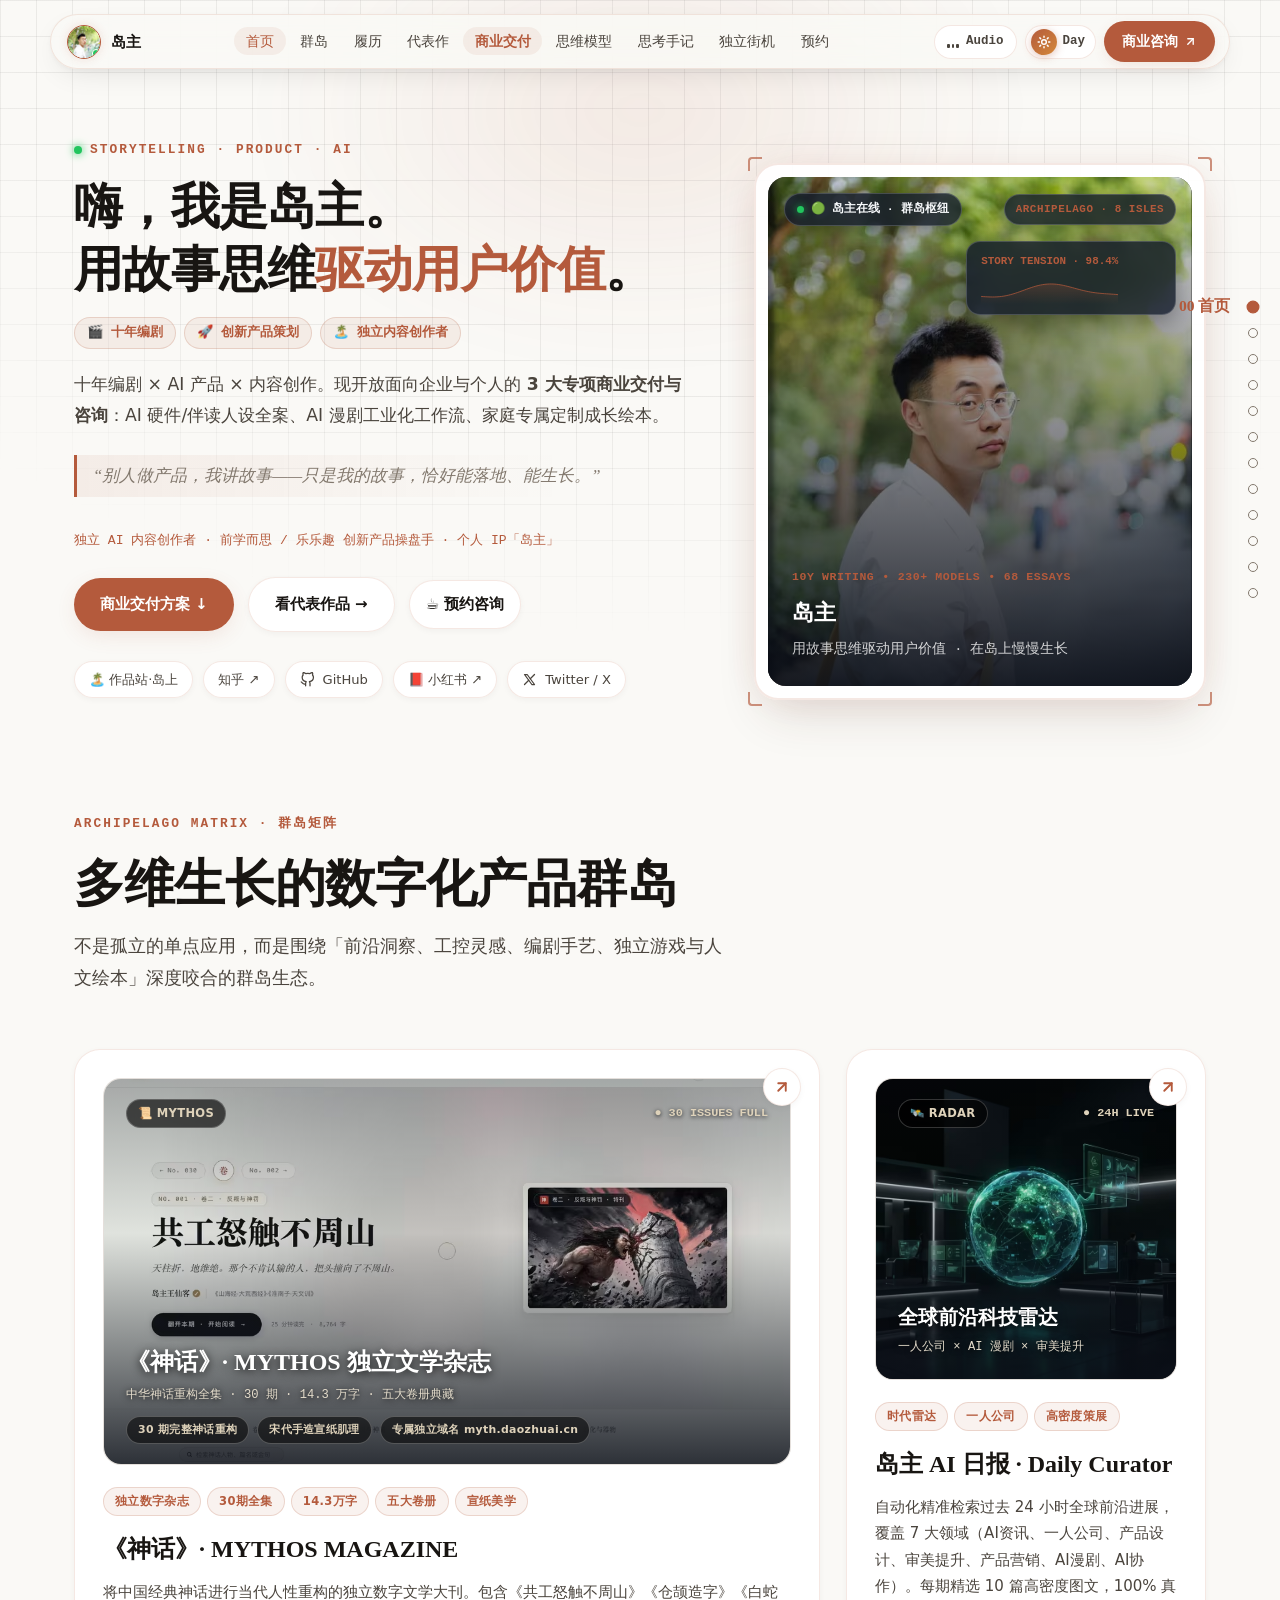
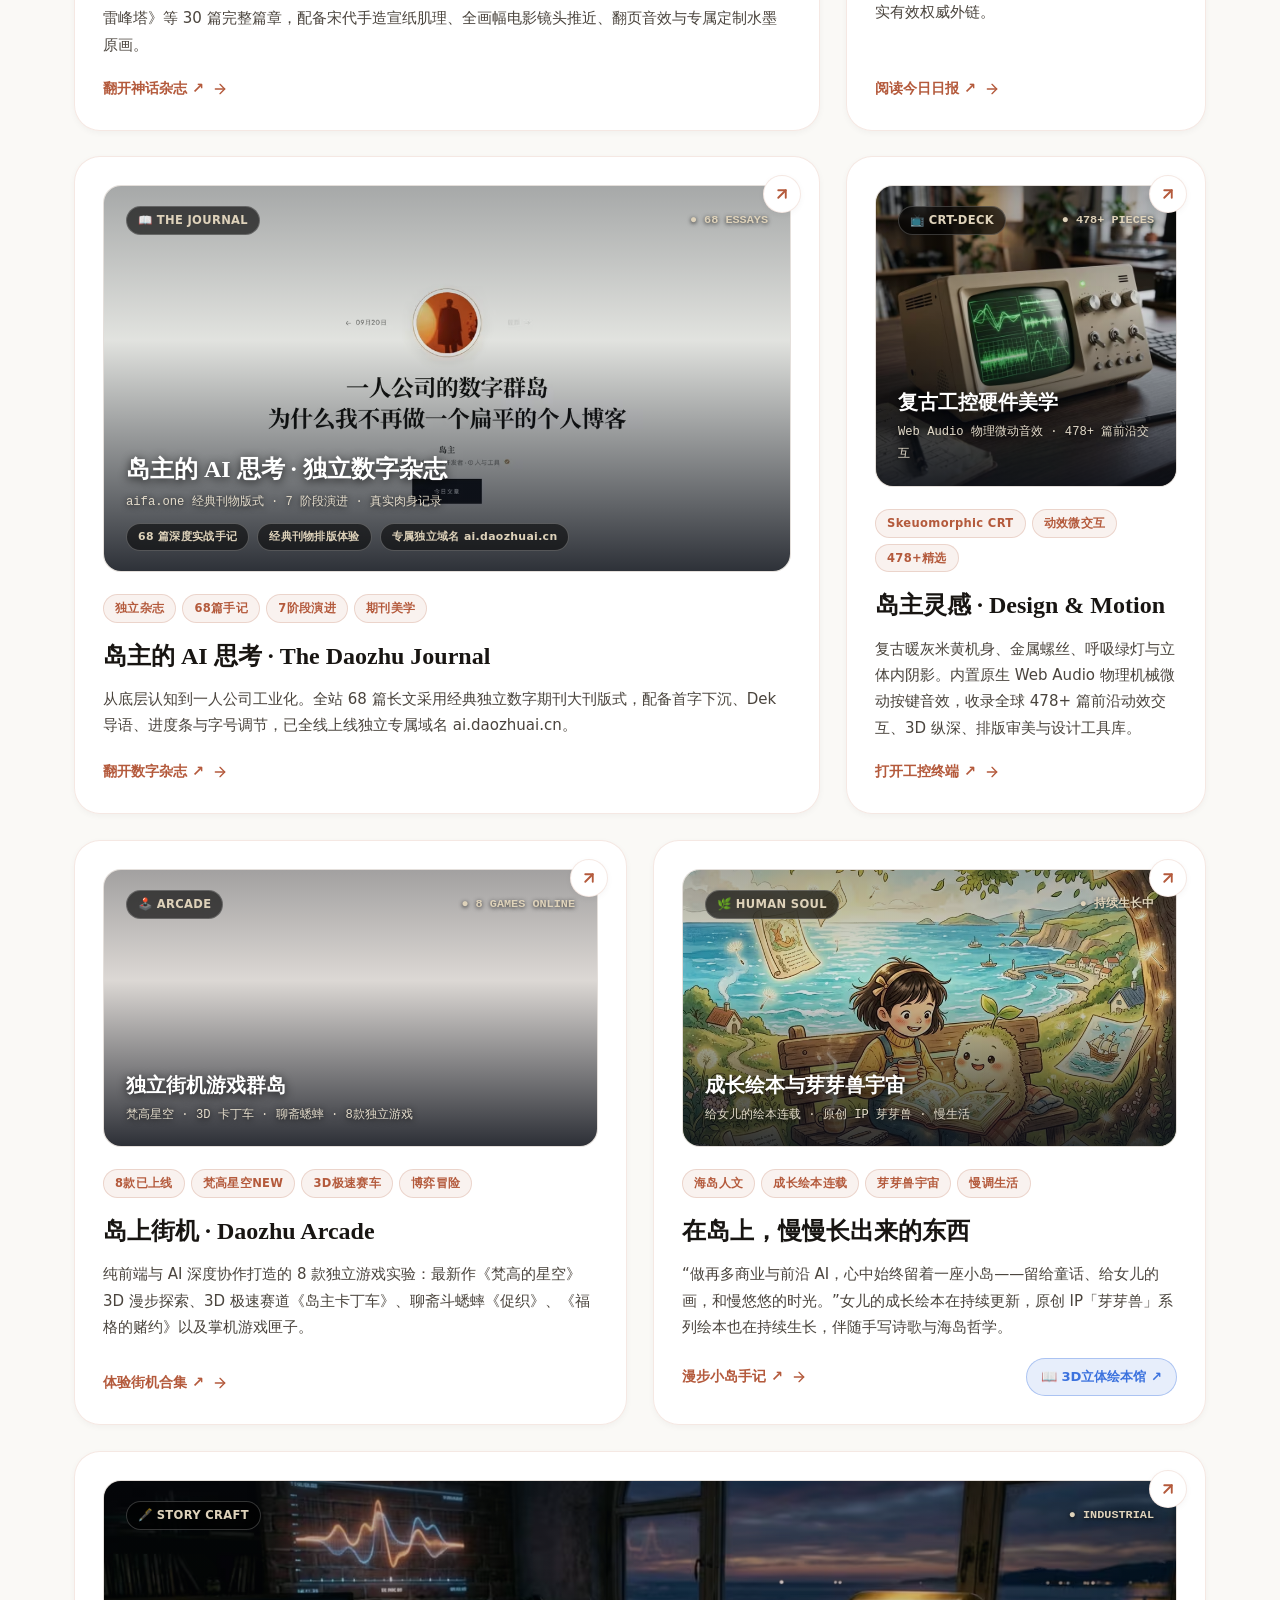
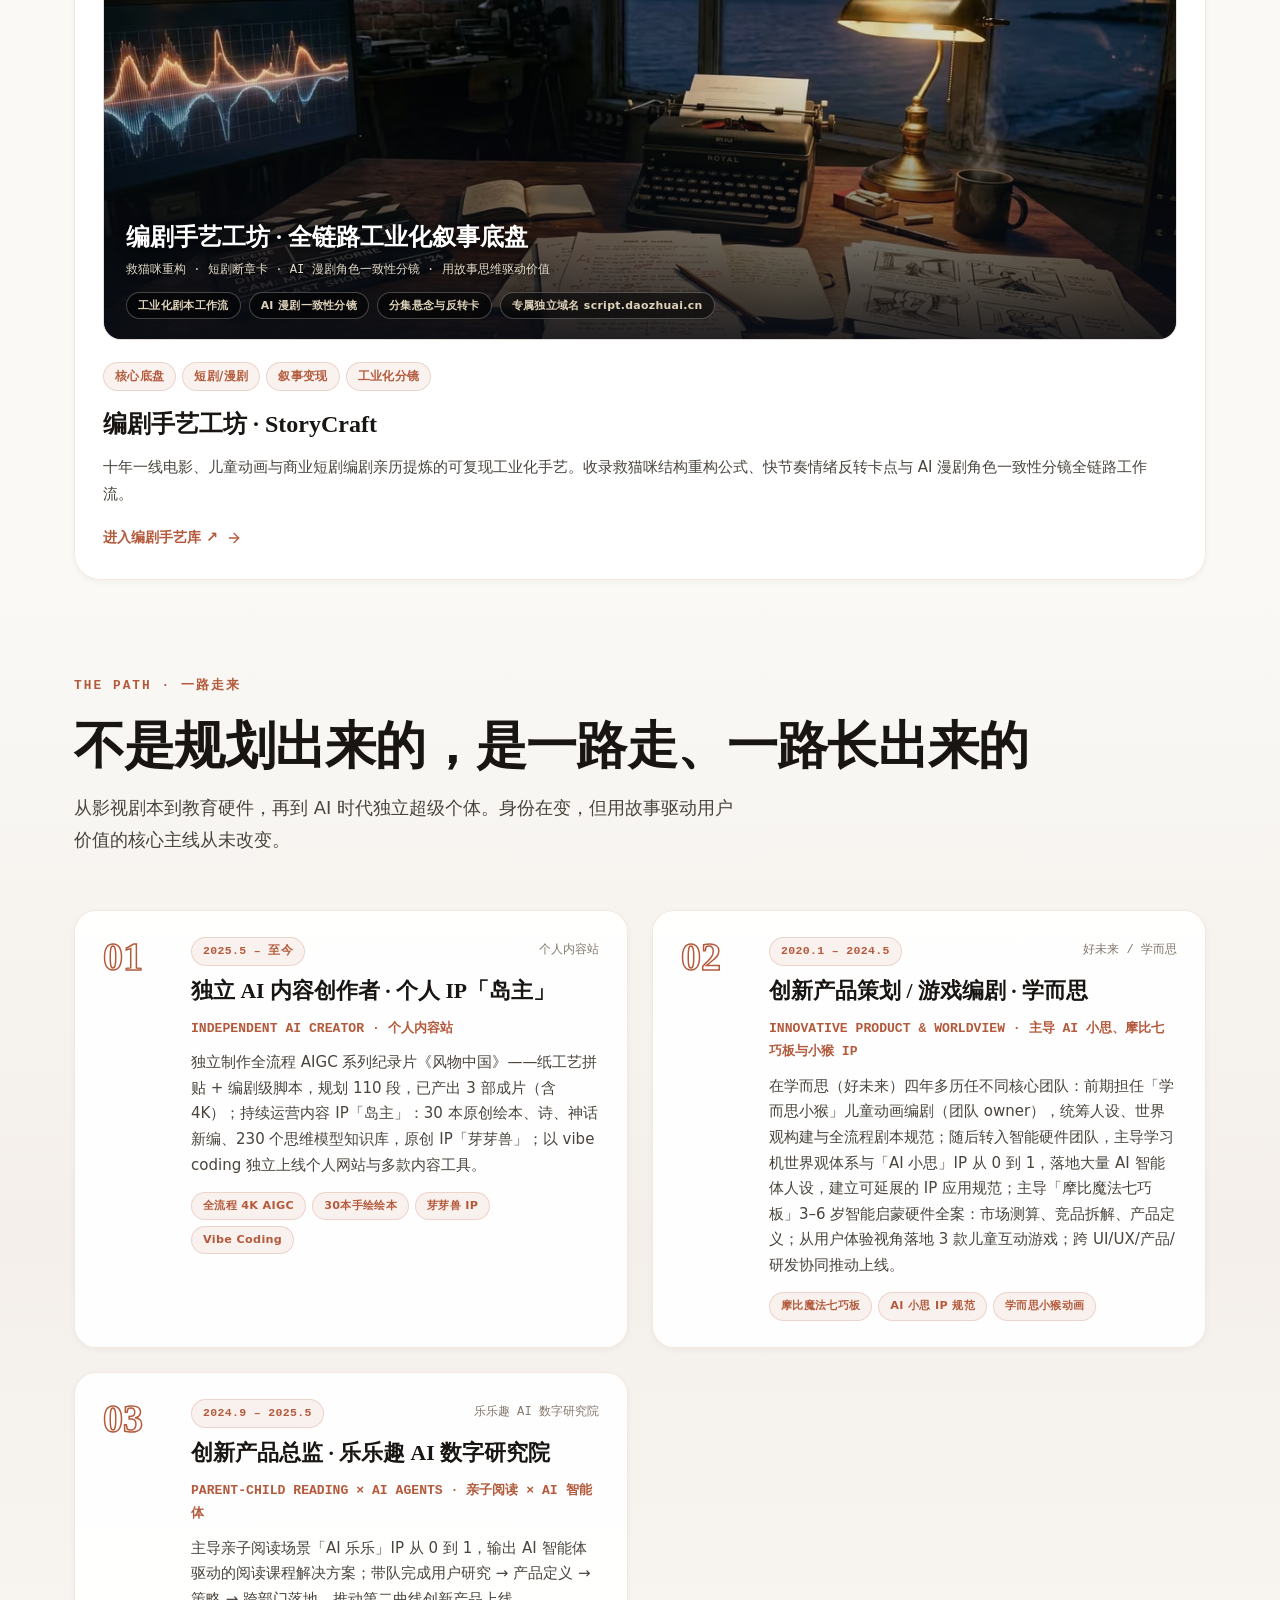
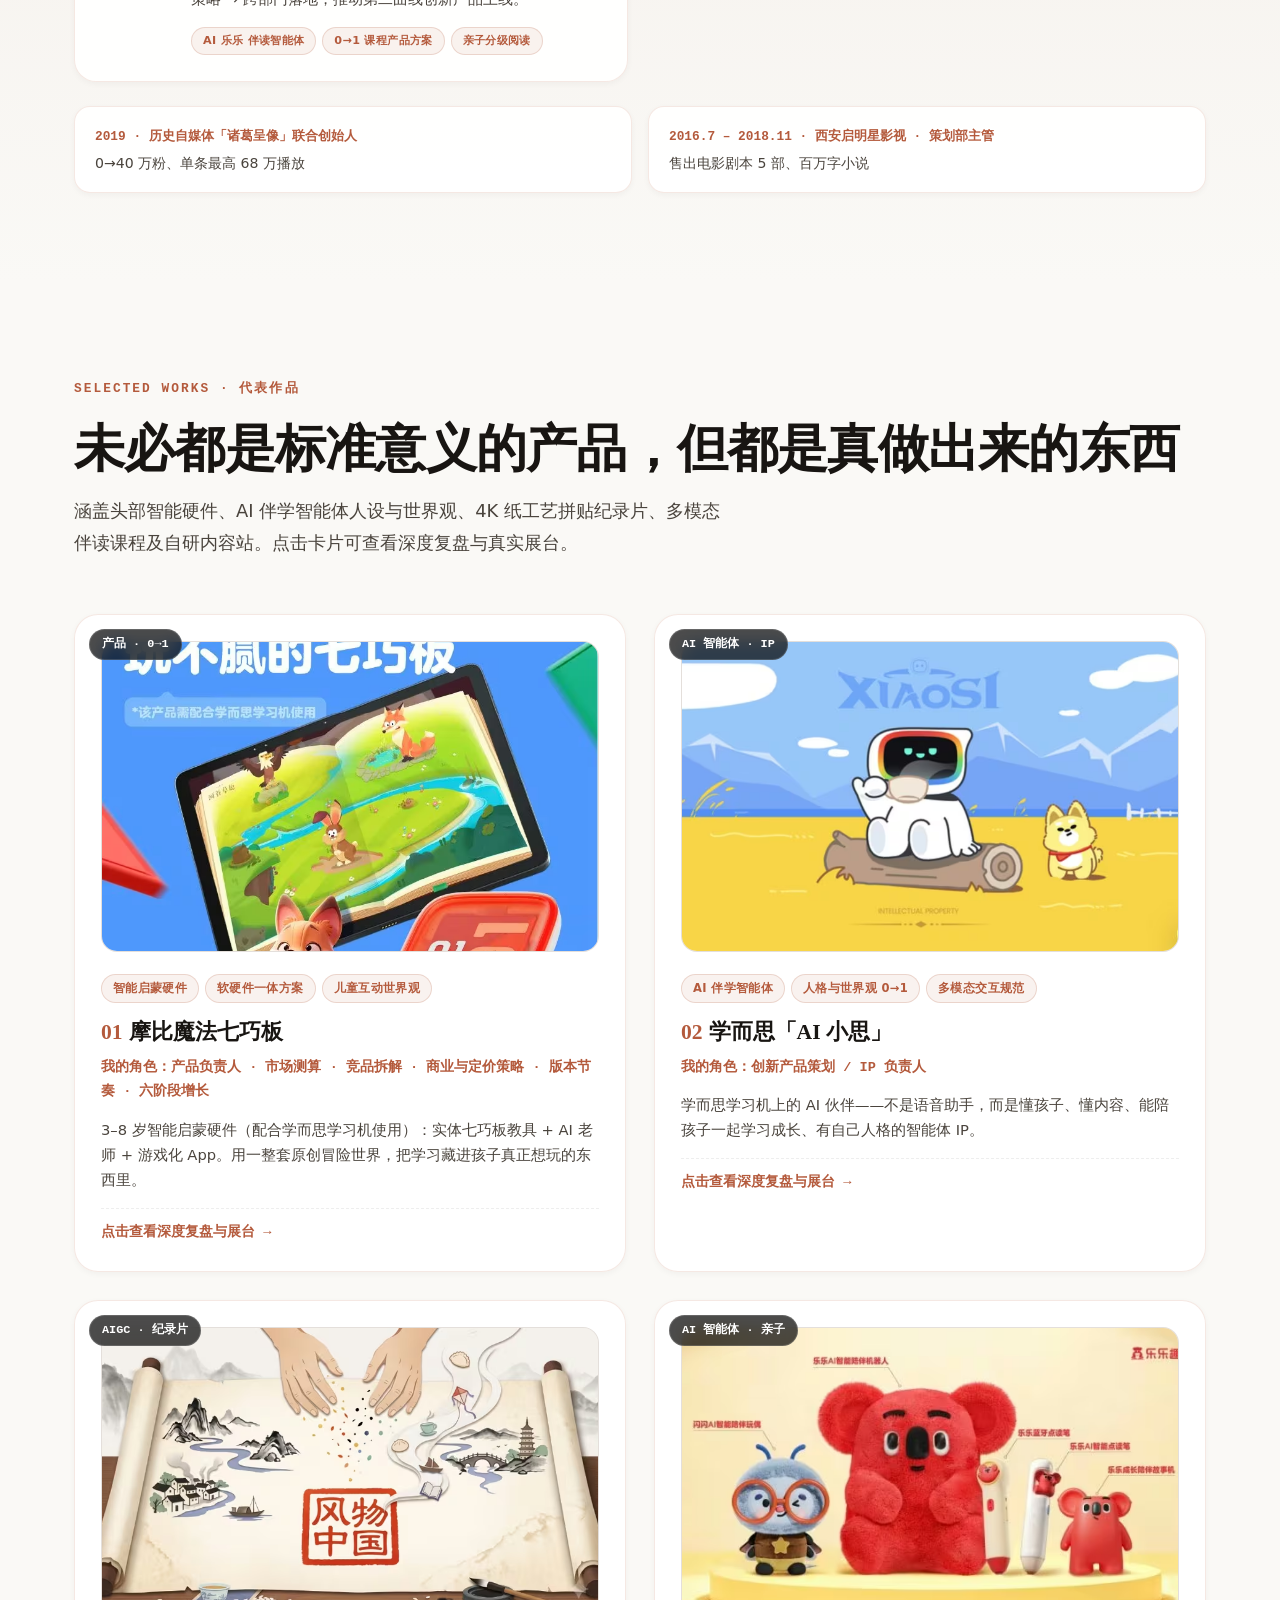
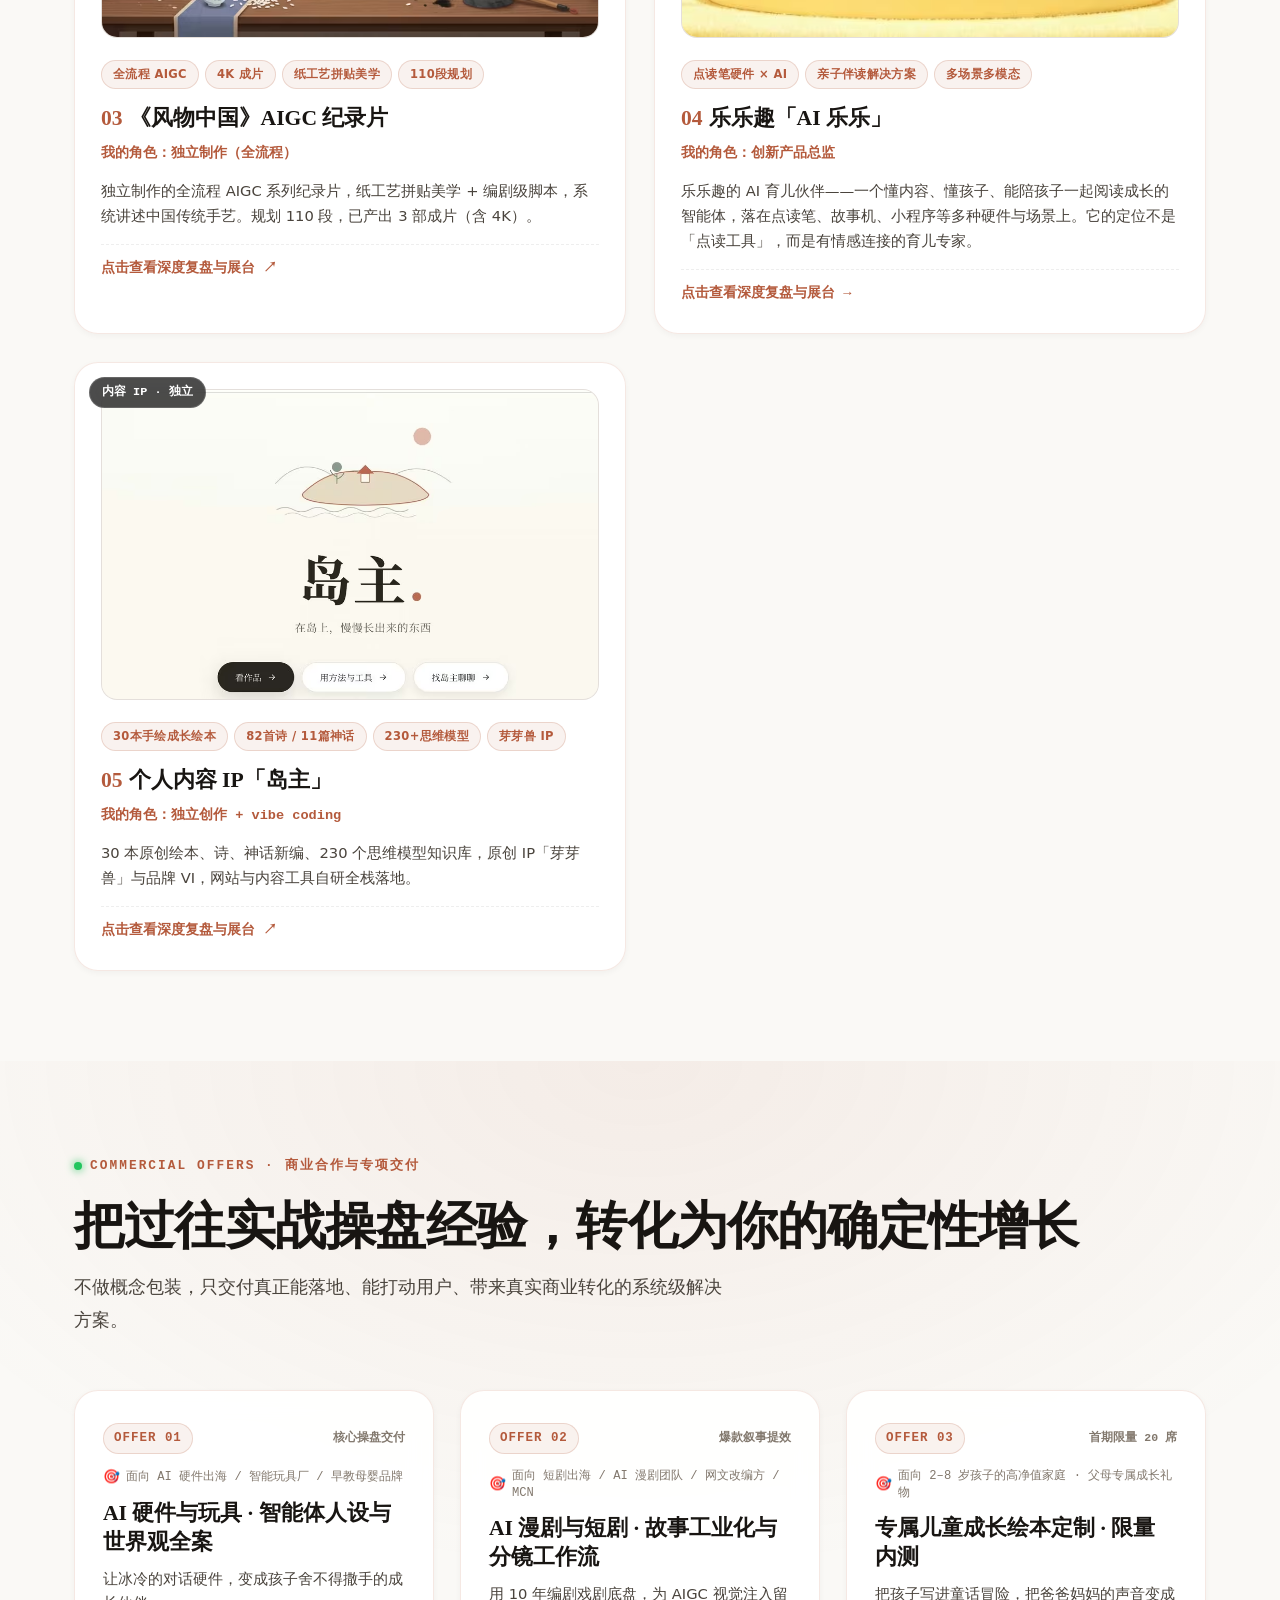
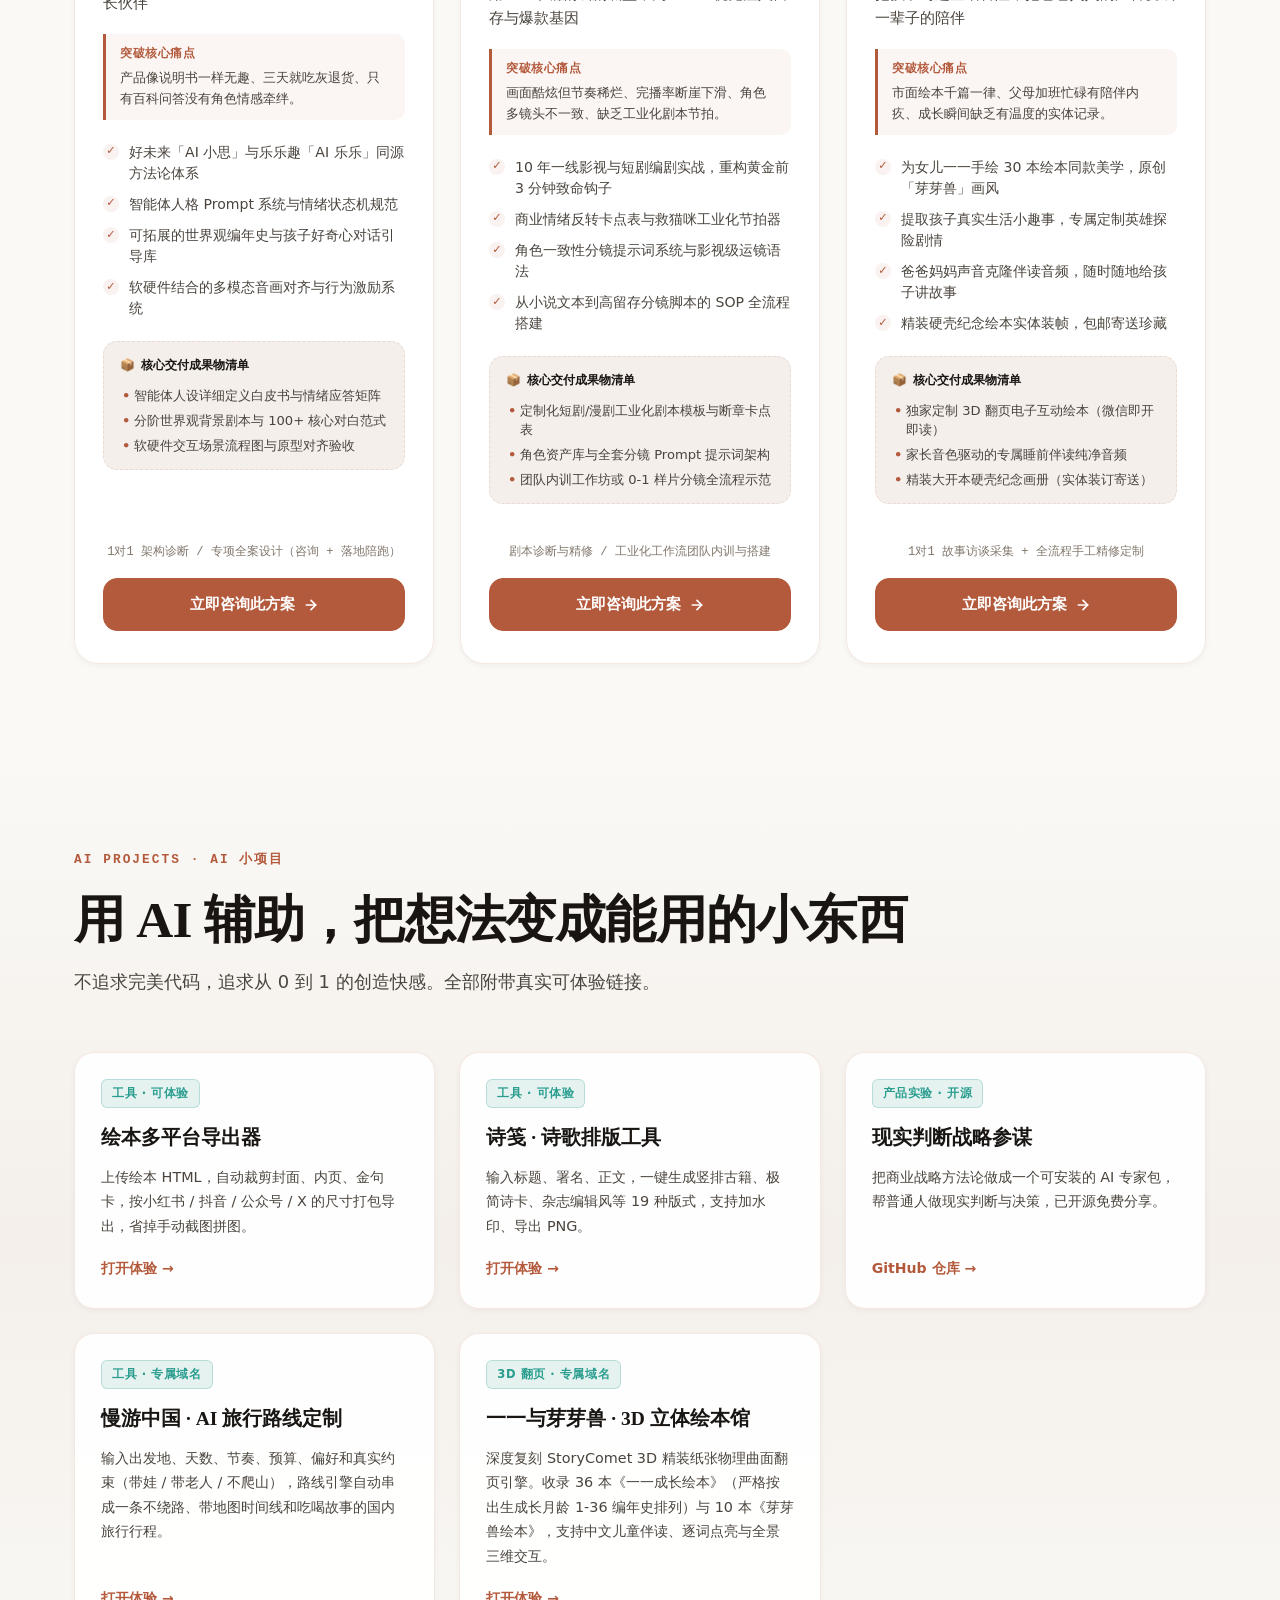
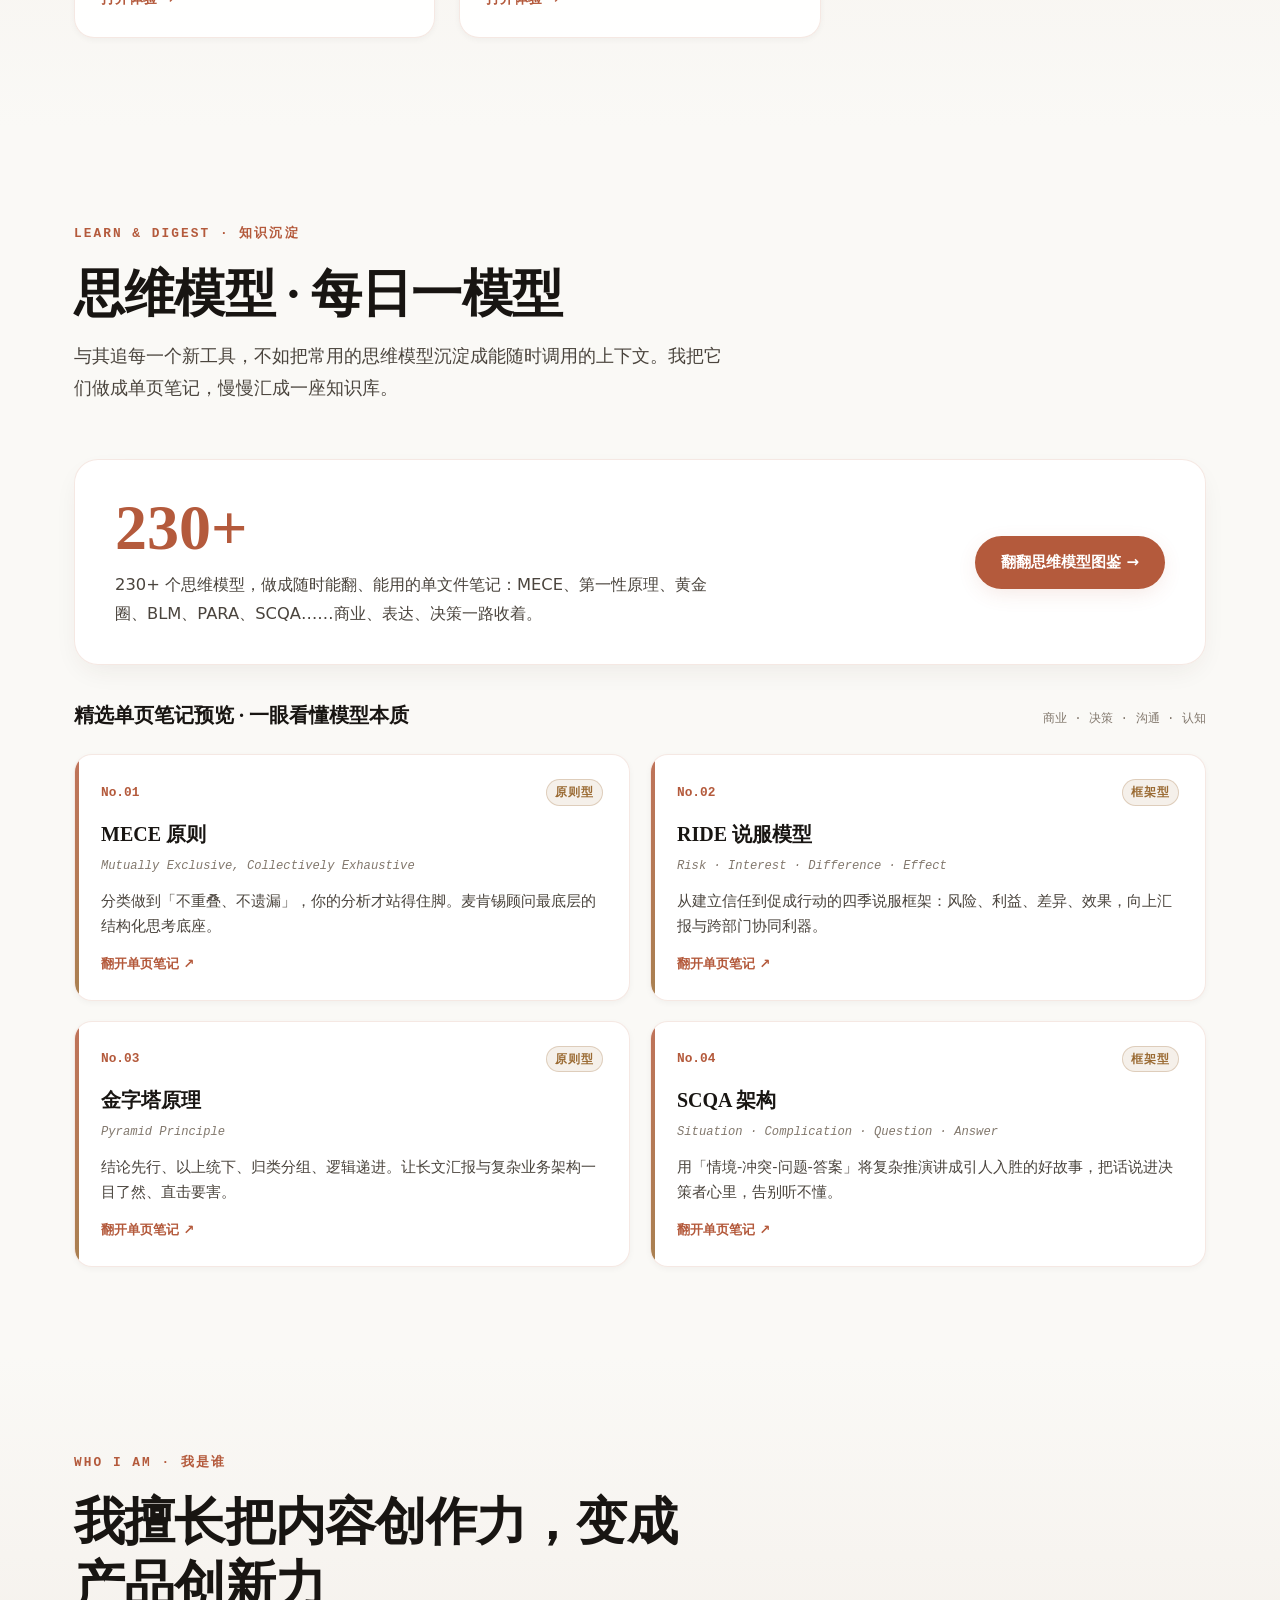
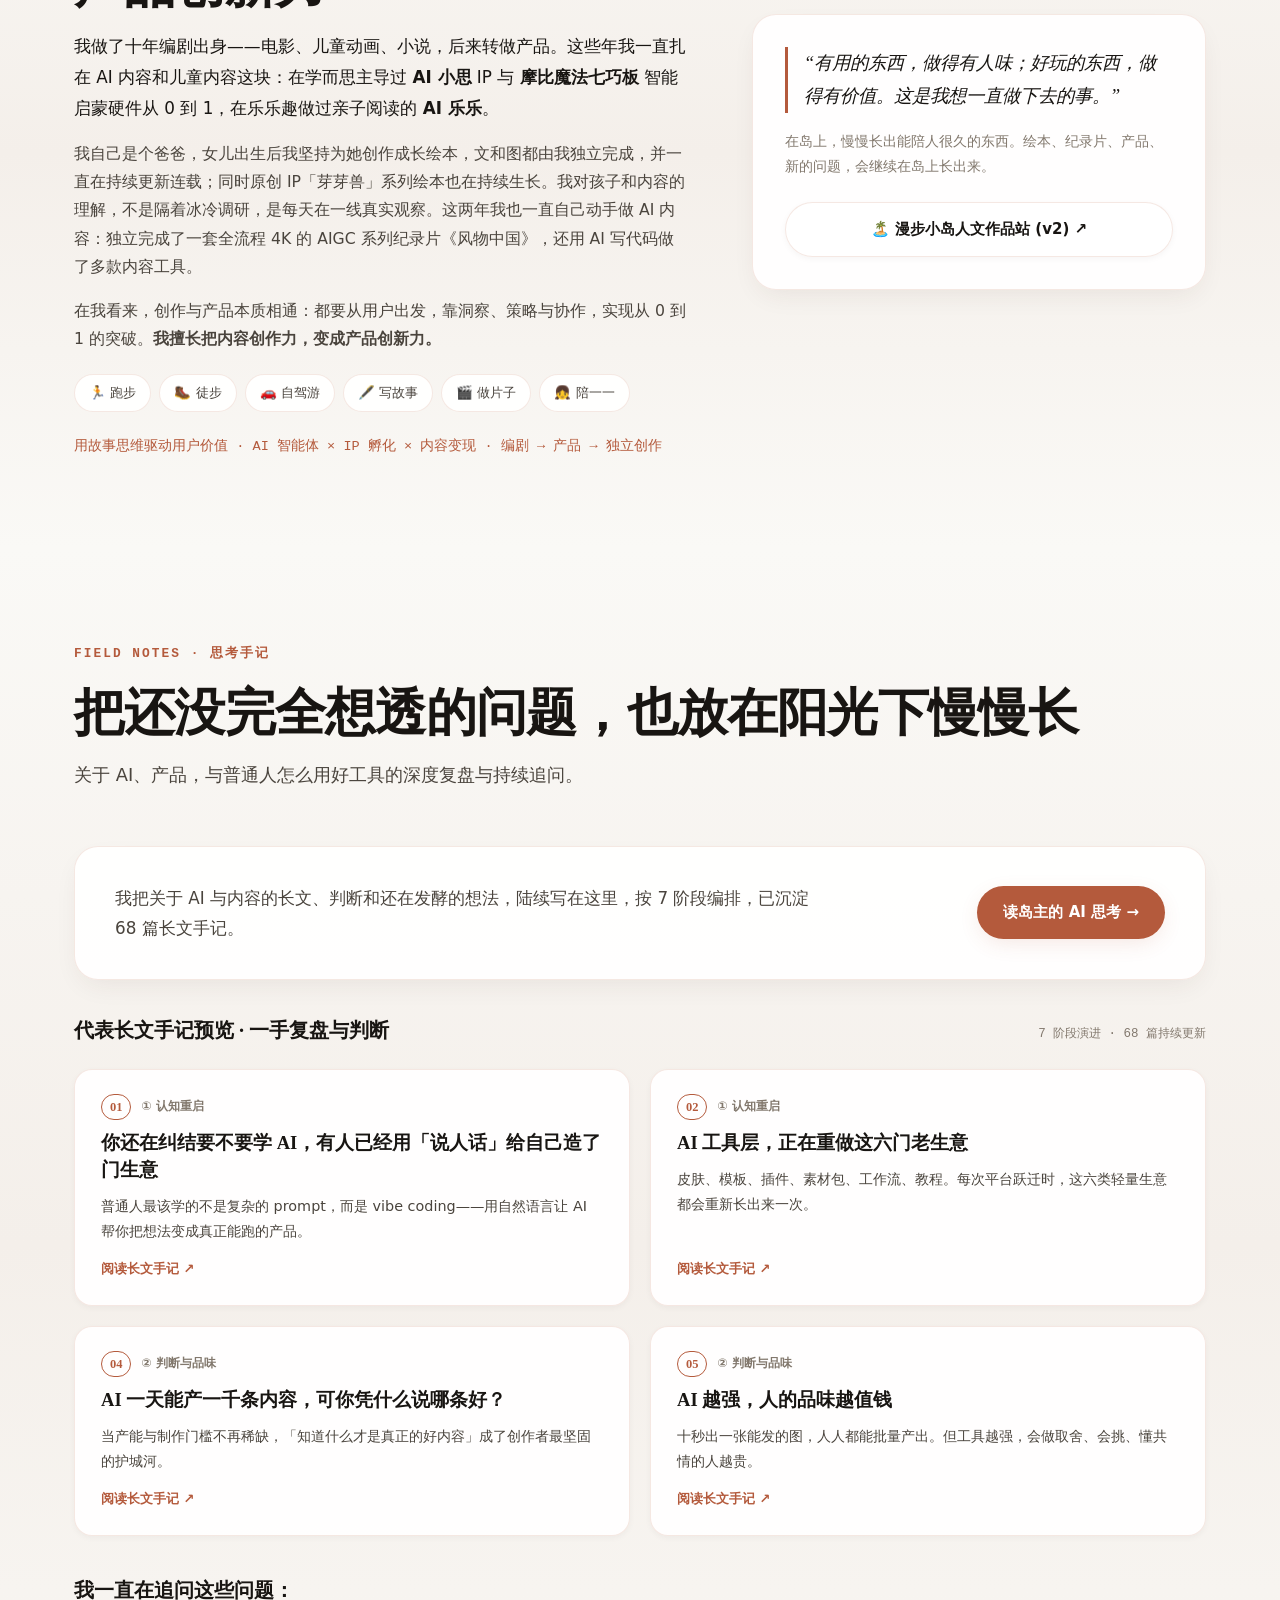
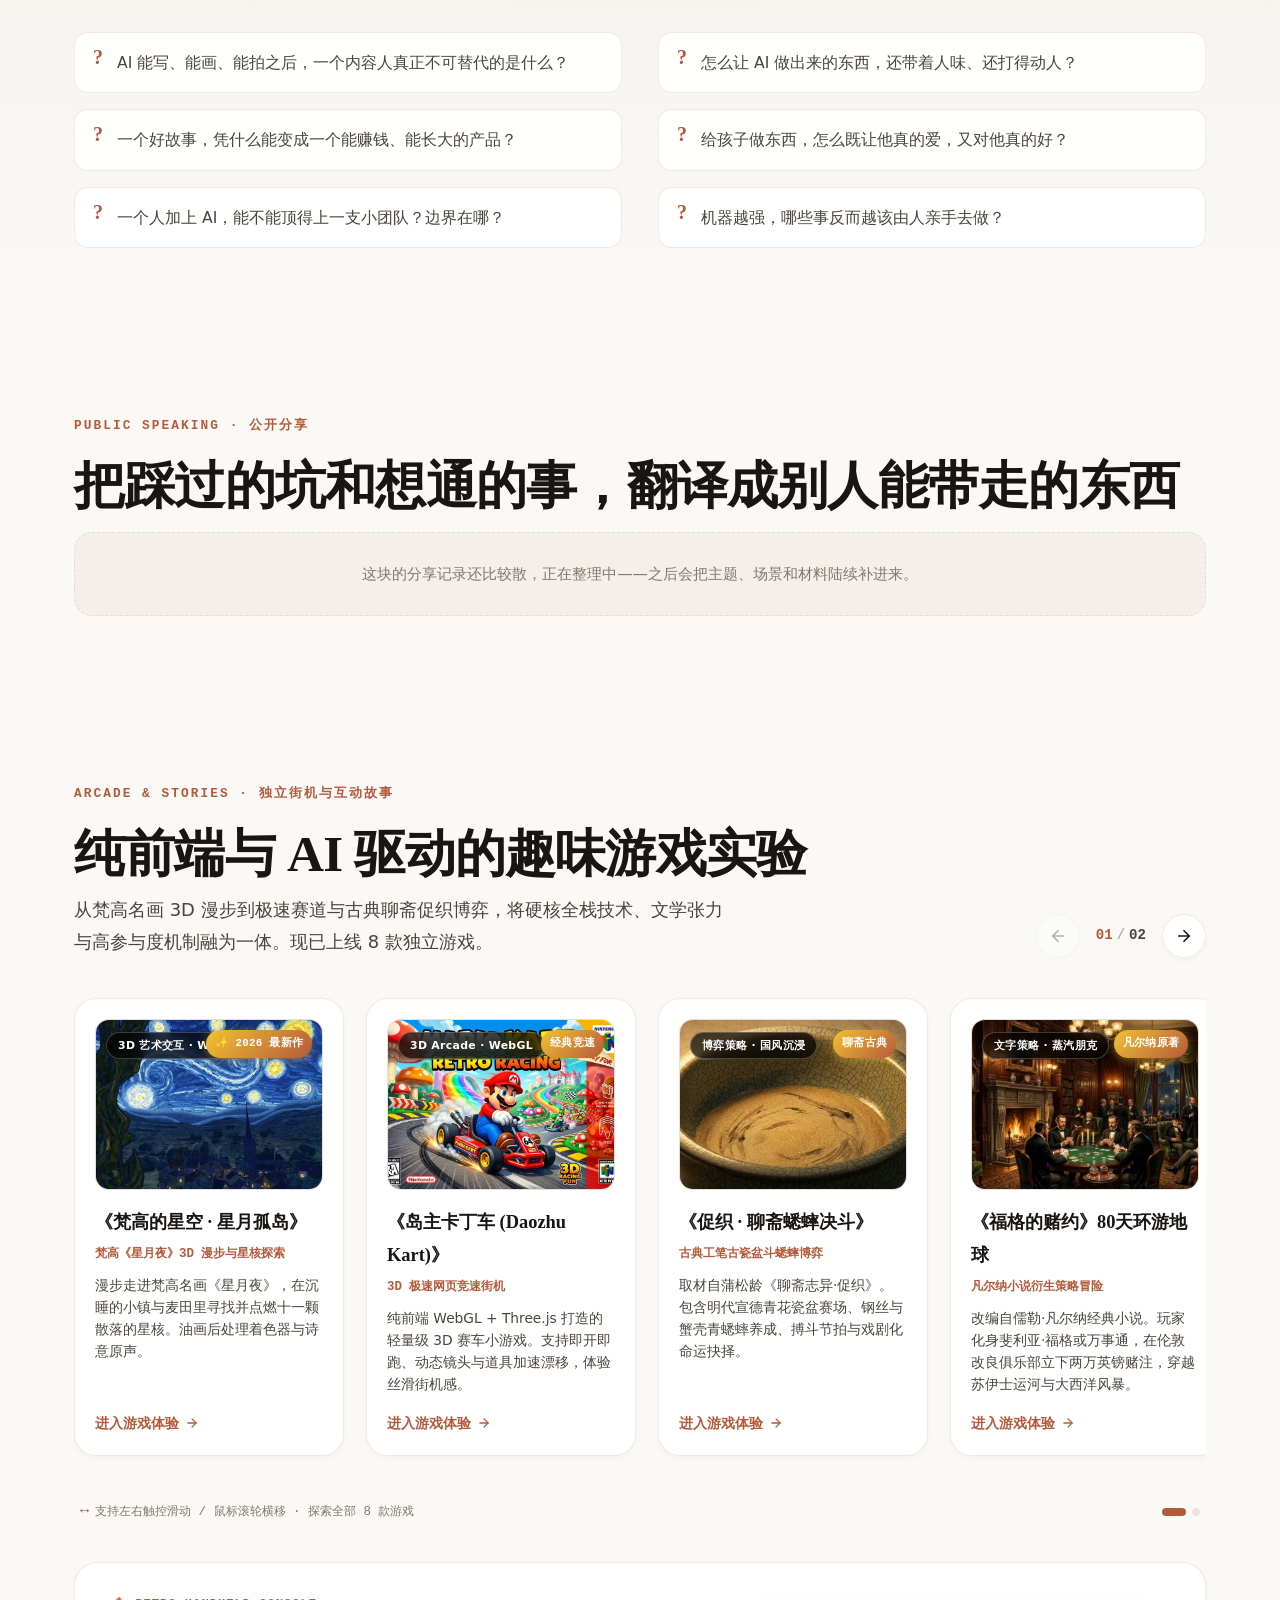
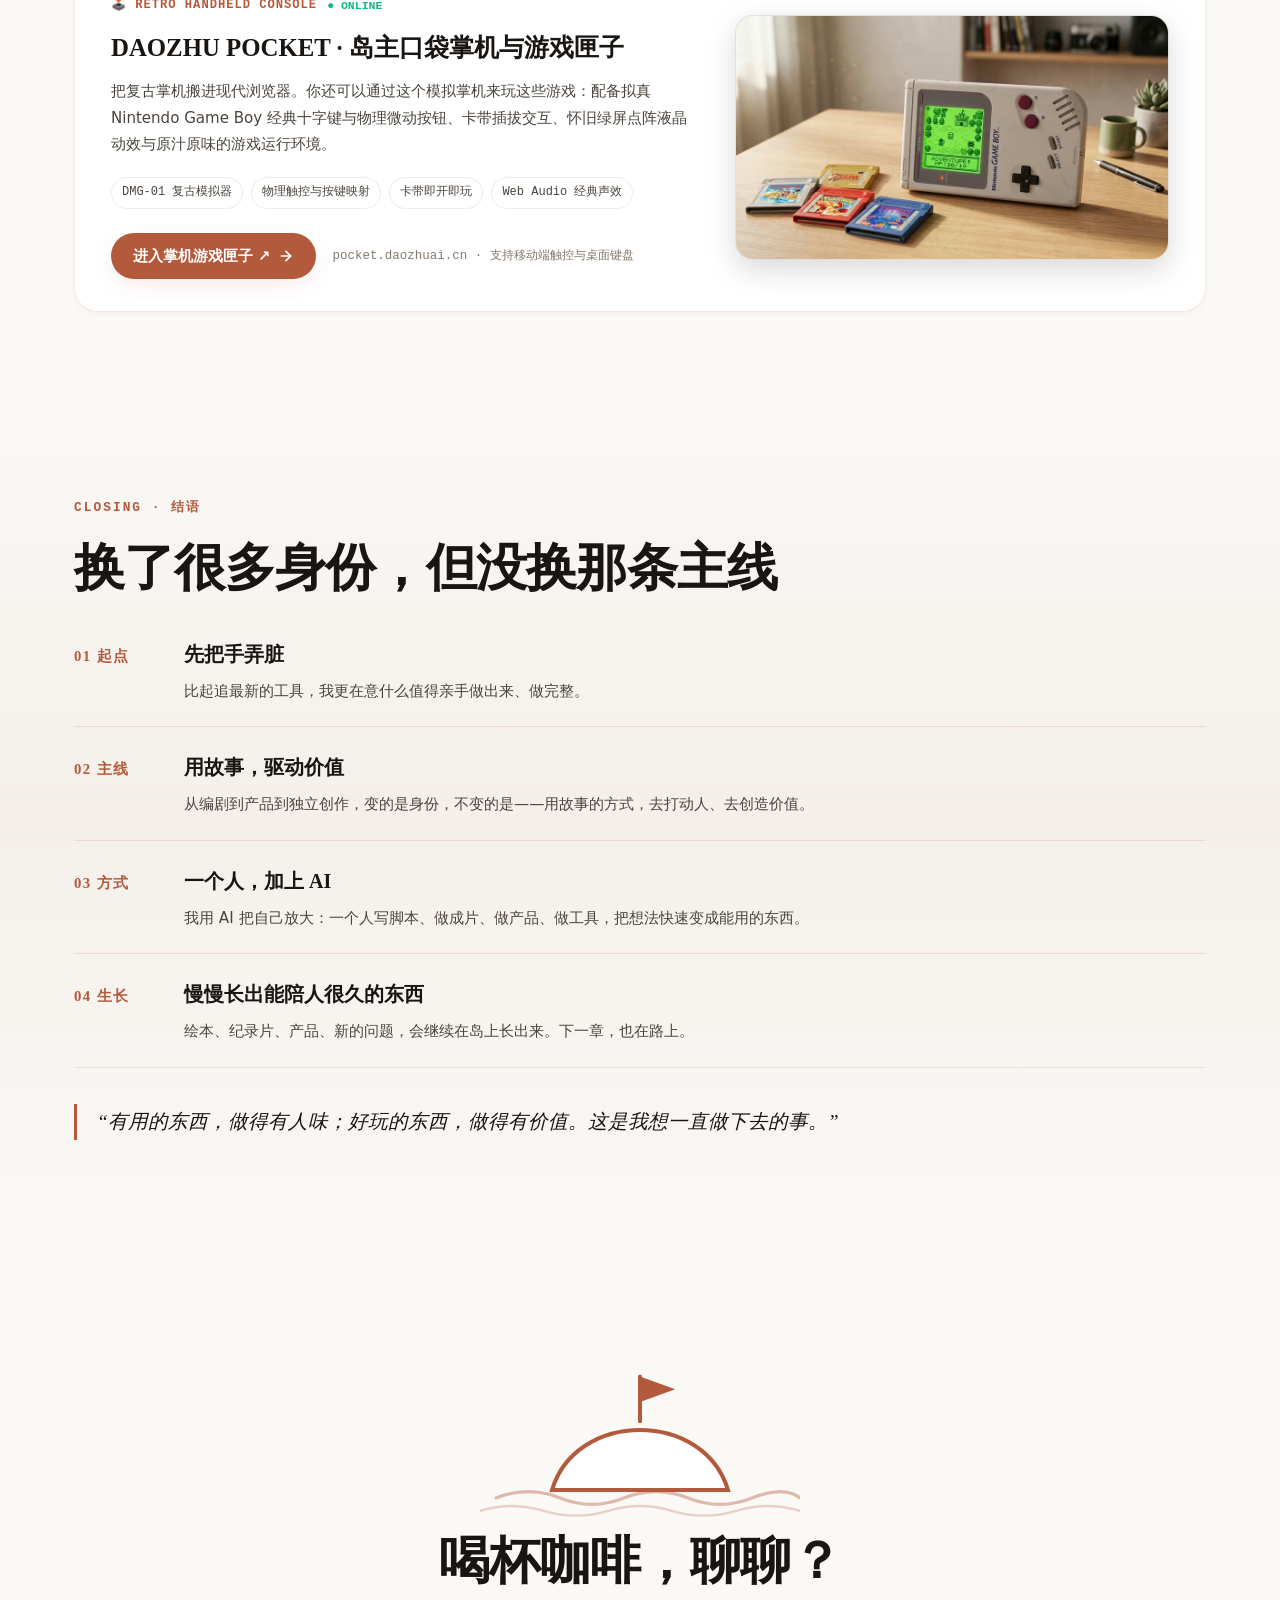
==== commit 3b86a23b: "feat: update travel link to official custom domain travel.daozhuai.cn" ====
--- a/index.html
+++ b/index.html
@@ -1094,7 +1094,7 @@
   </div>
 
   <!-- 核心交互与动效脚本 (defer 并行拉取按序执行，不阻塞首屏解析) -->
-  <script defer src="js/matrix-data.js?v=20261111_perf_v1"></script>
+  <script defer src="js/matrix-data.js?v=20261113_travel_v1"></script>
   <script defer src="js/audio.js?v=20261111_perf_v1"></script>
   <script defer src="js/ambient-canvas.js?v=20261111_perf_v1"></script>
   <script defer src="js/cursor-fx.js?v=20261111_perf_v1"></script>
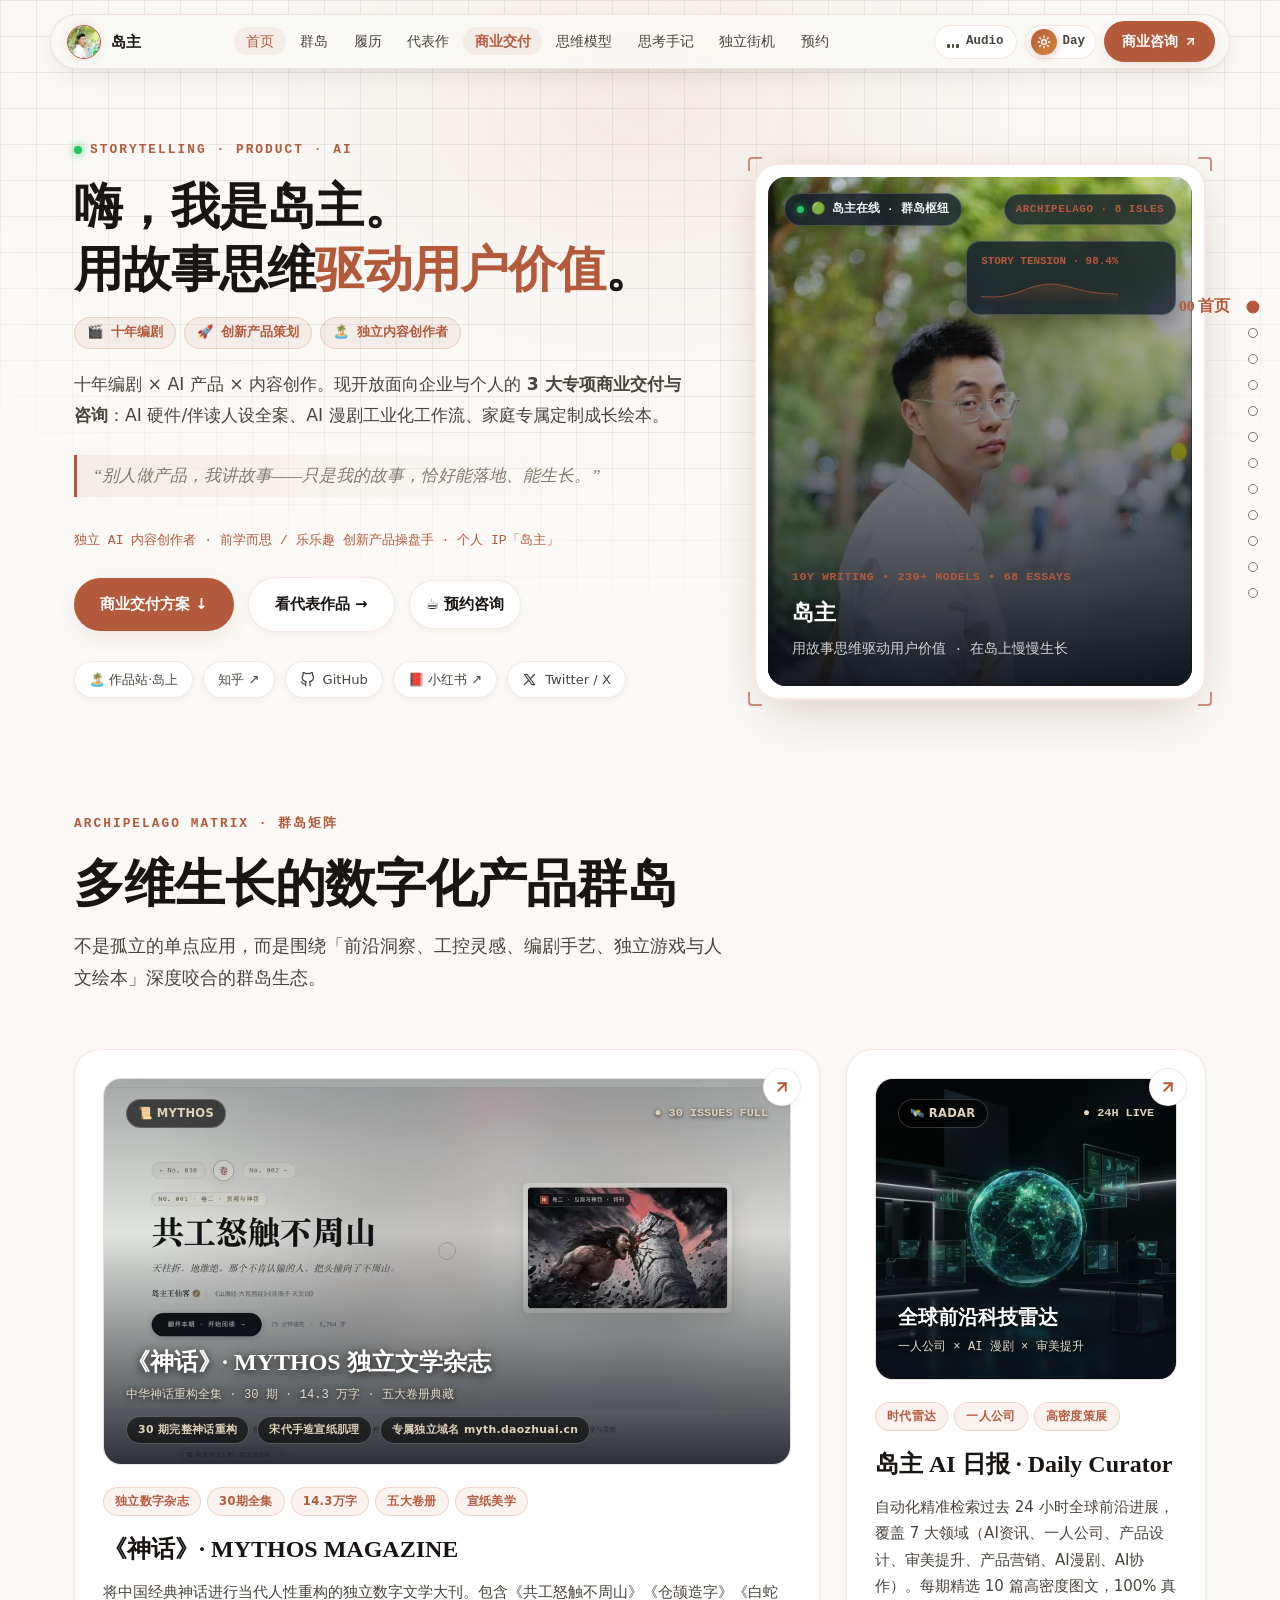
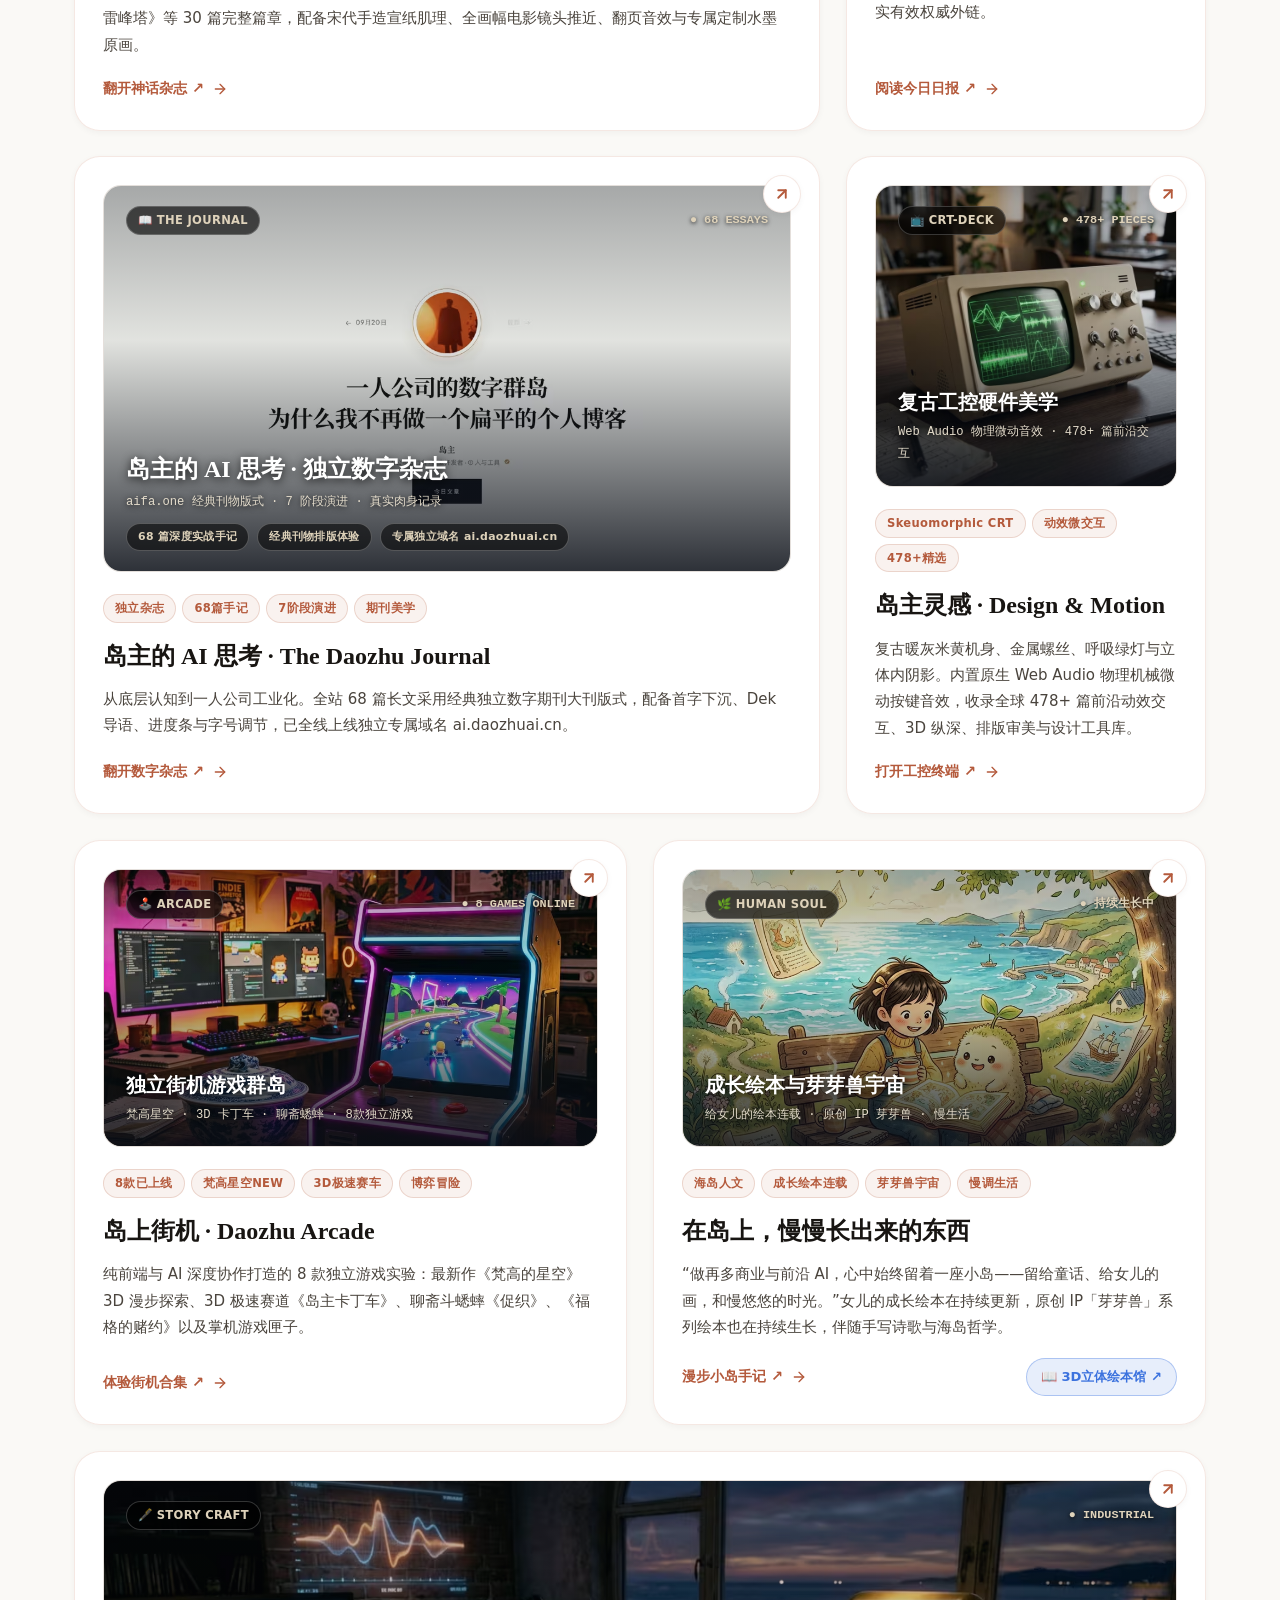
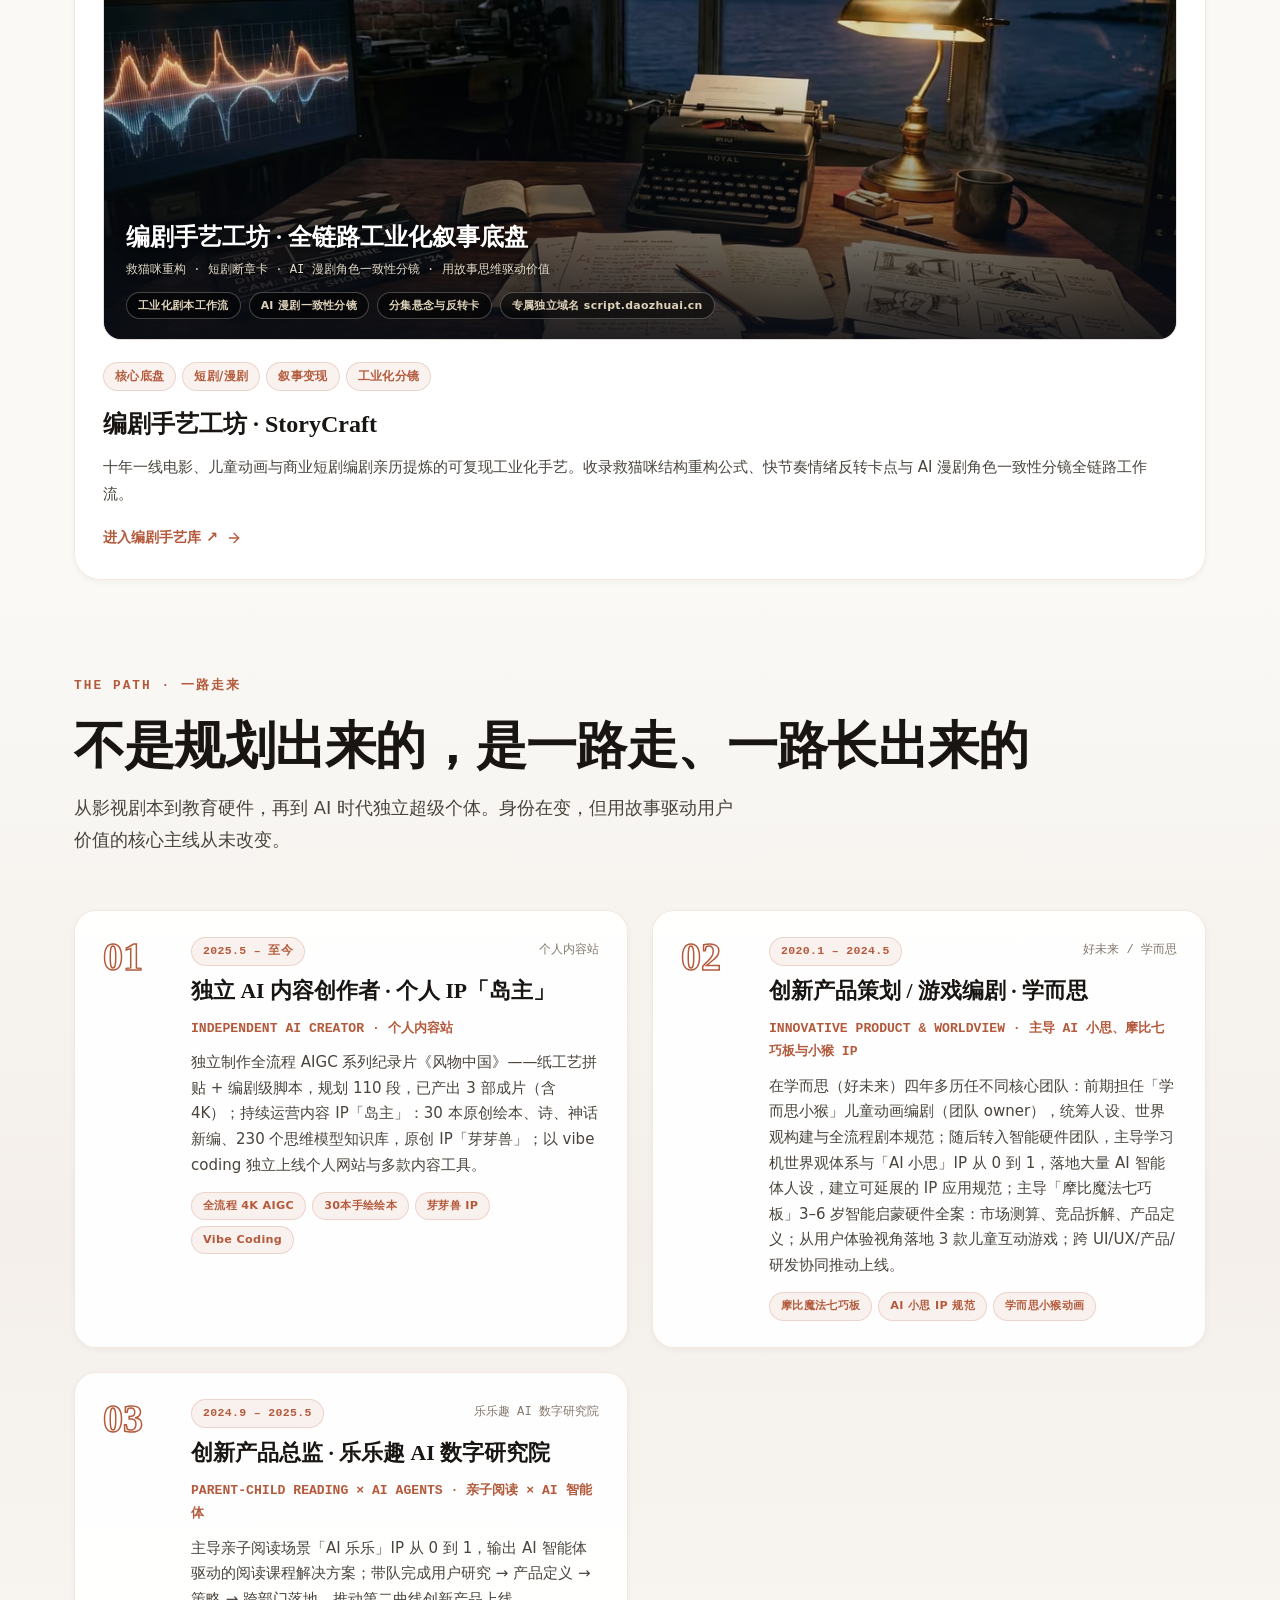
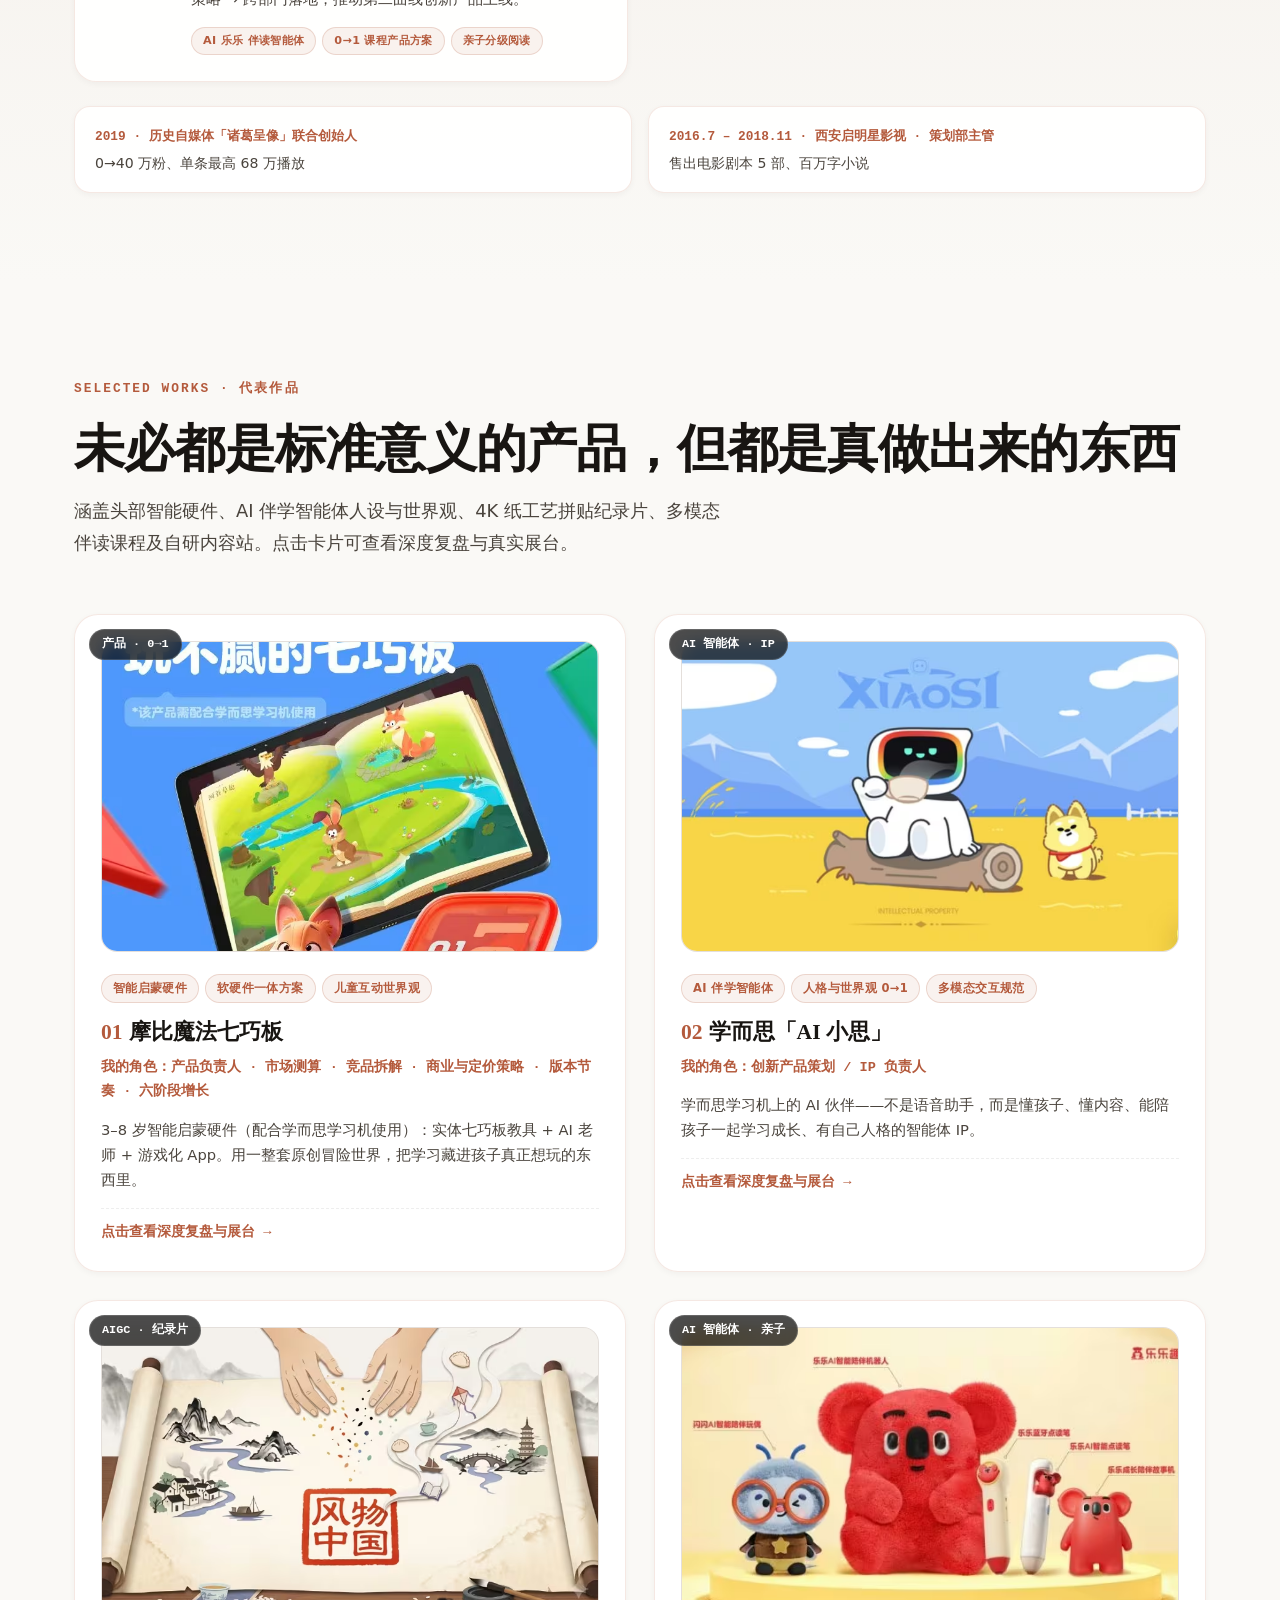
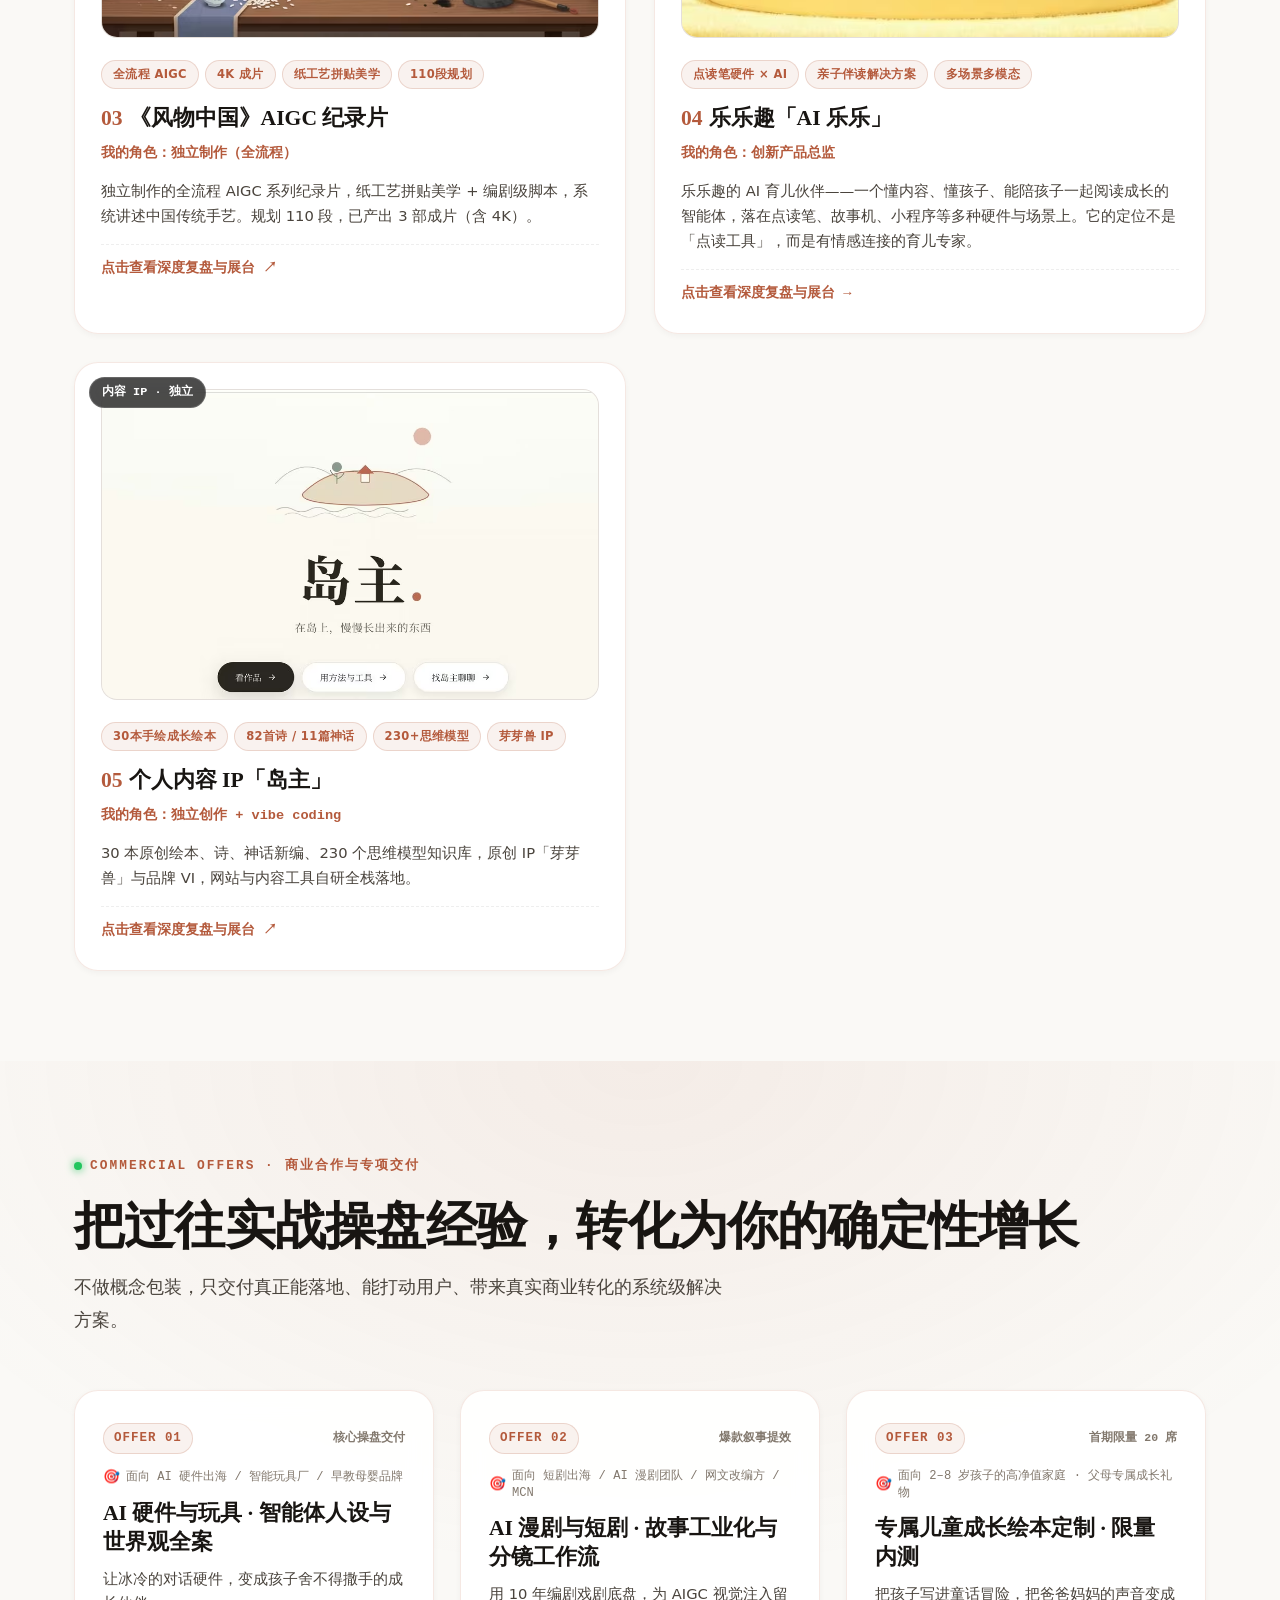
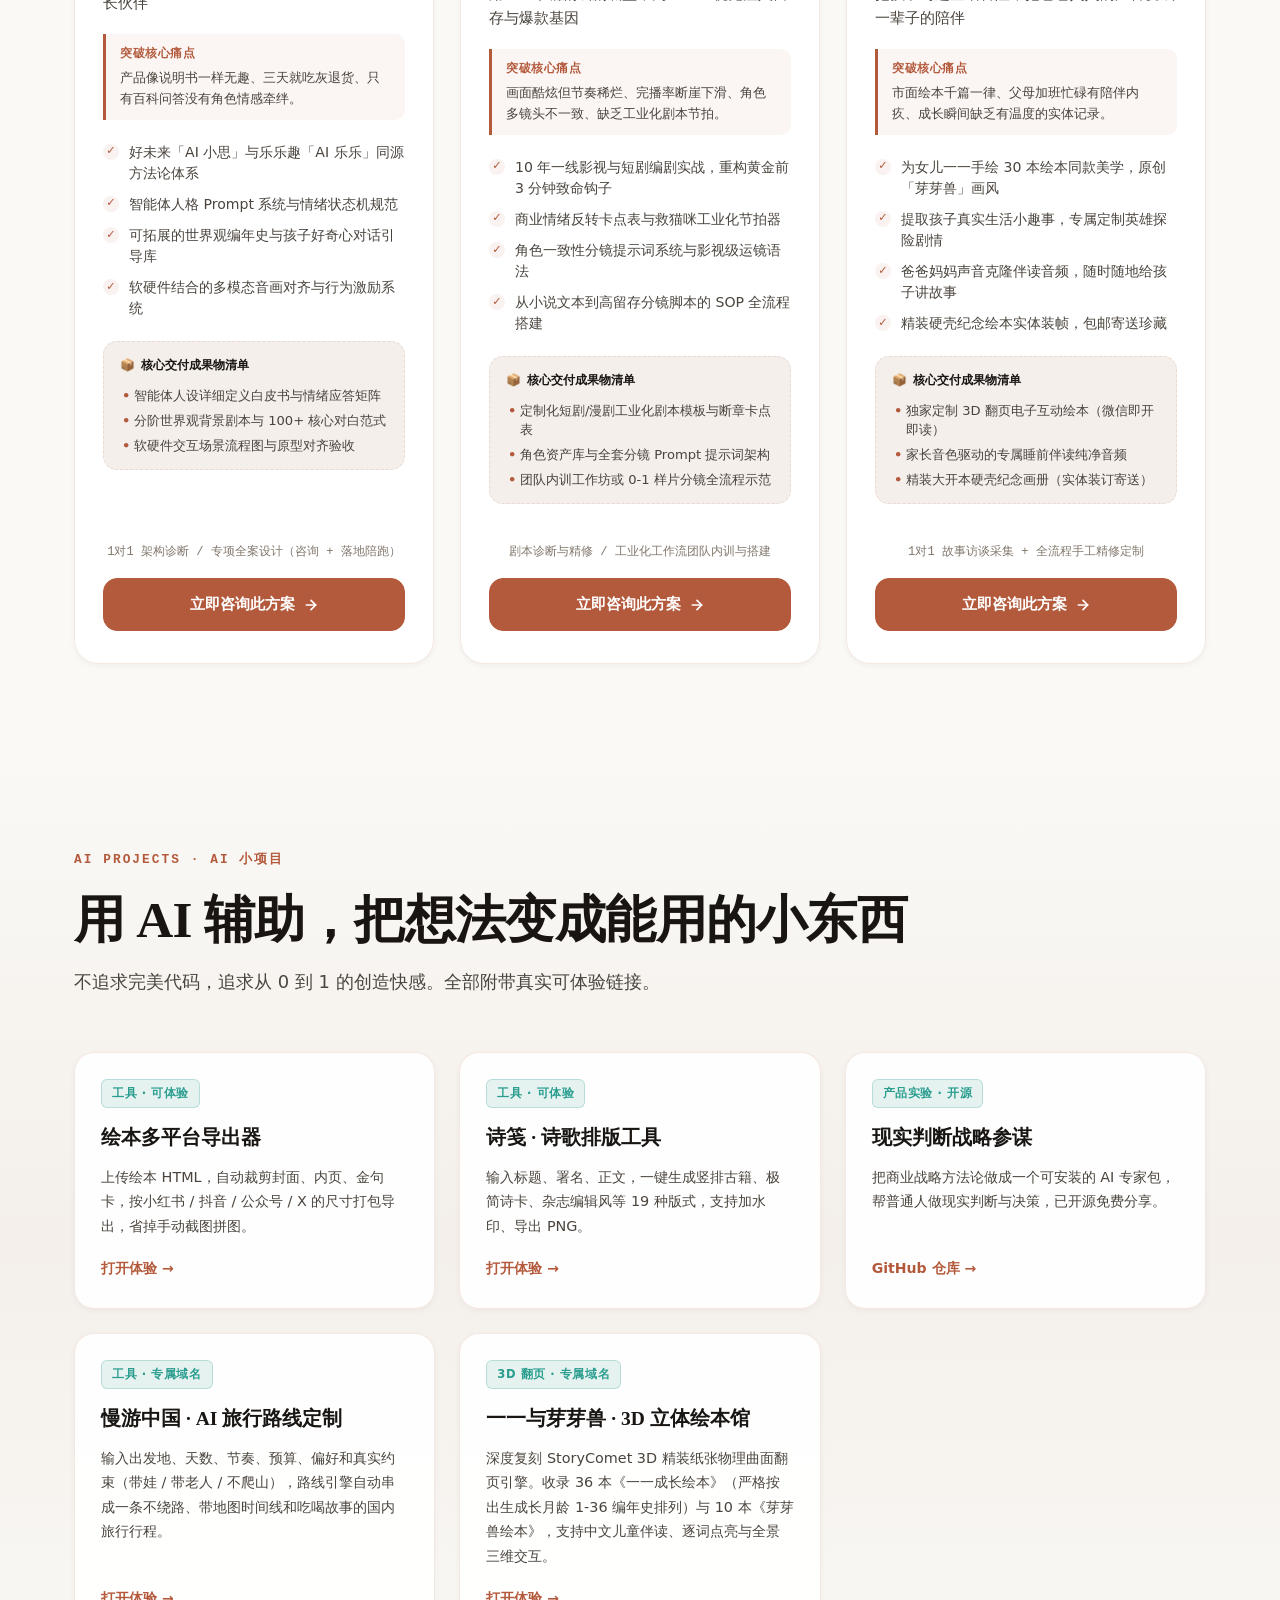
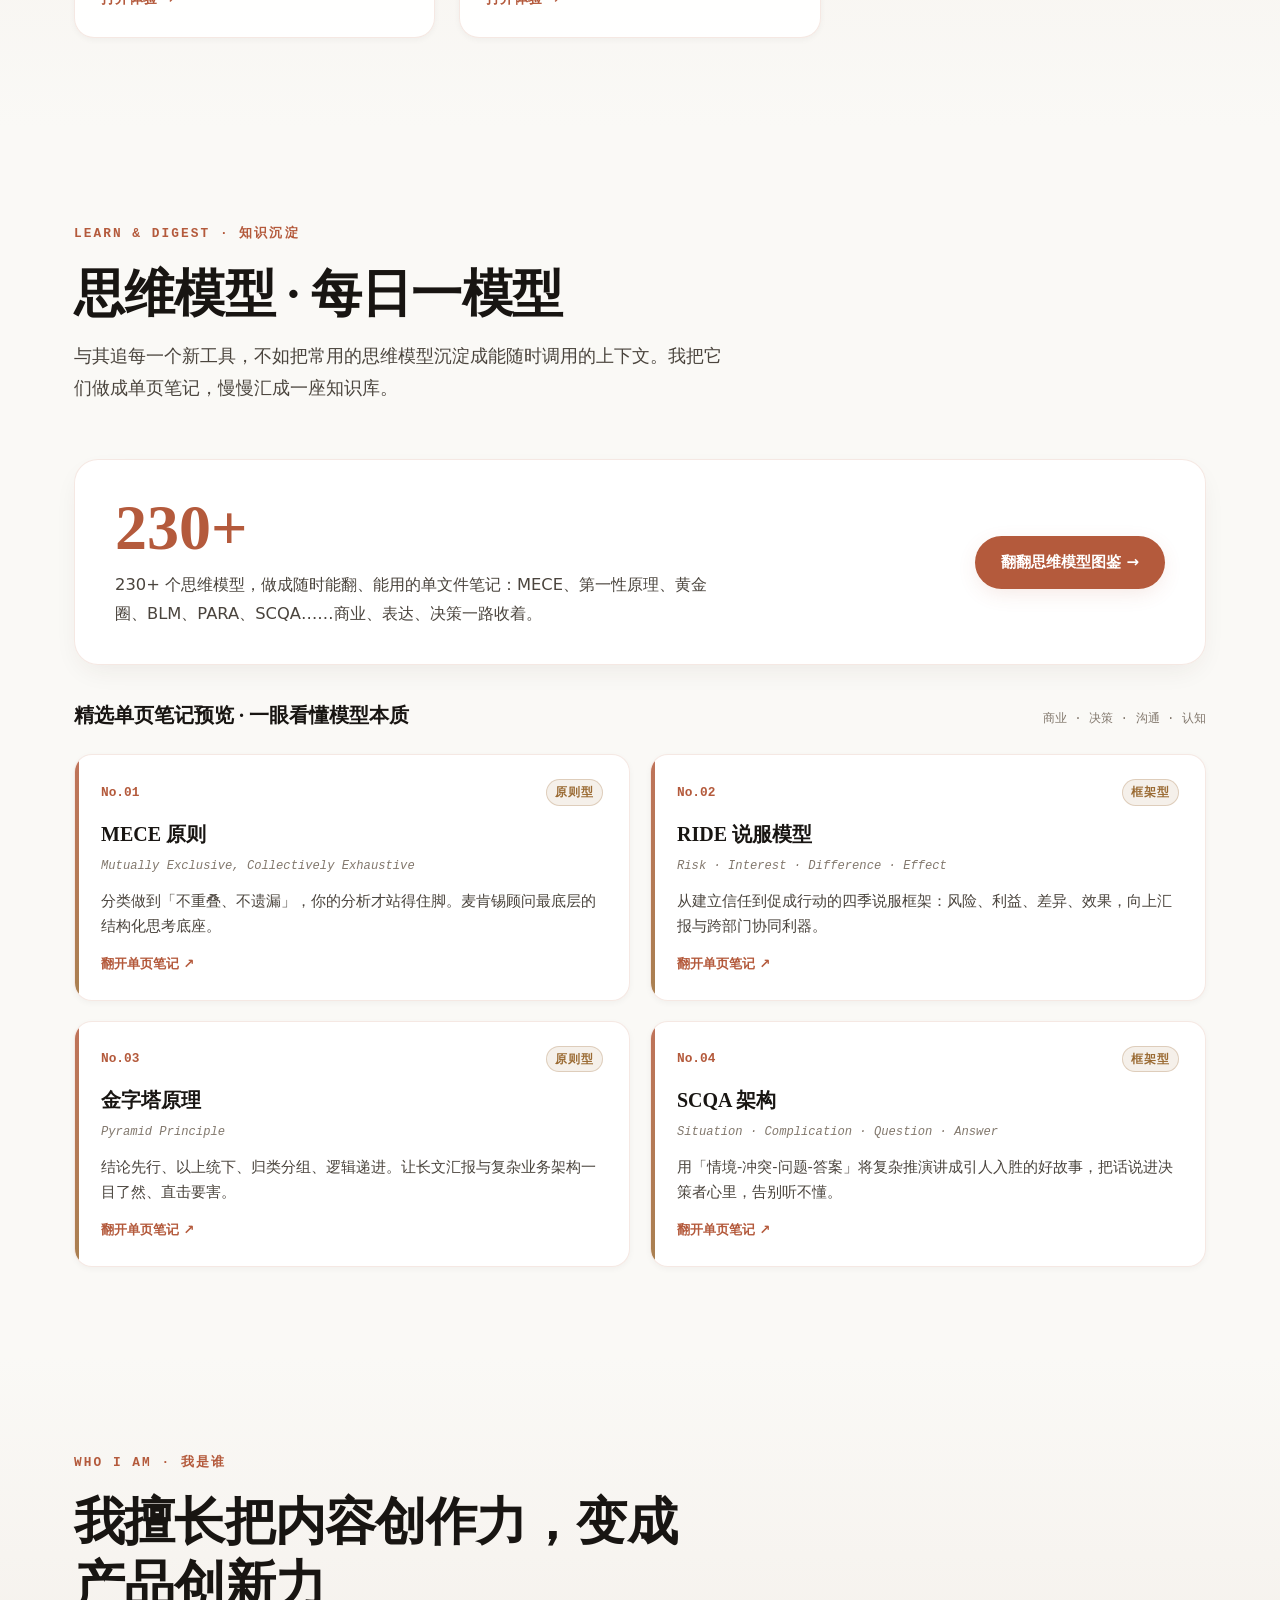
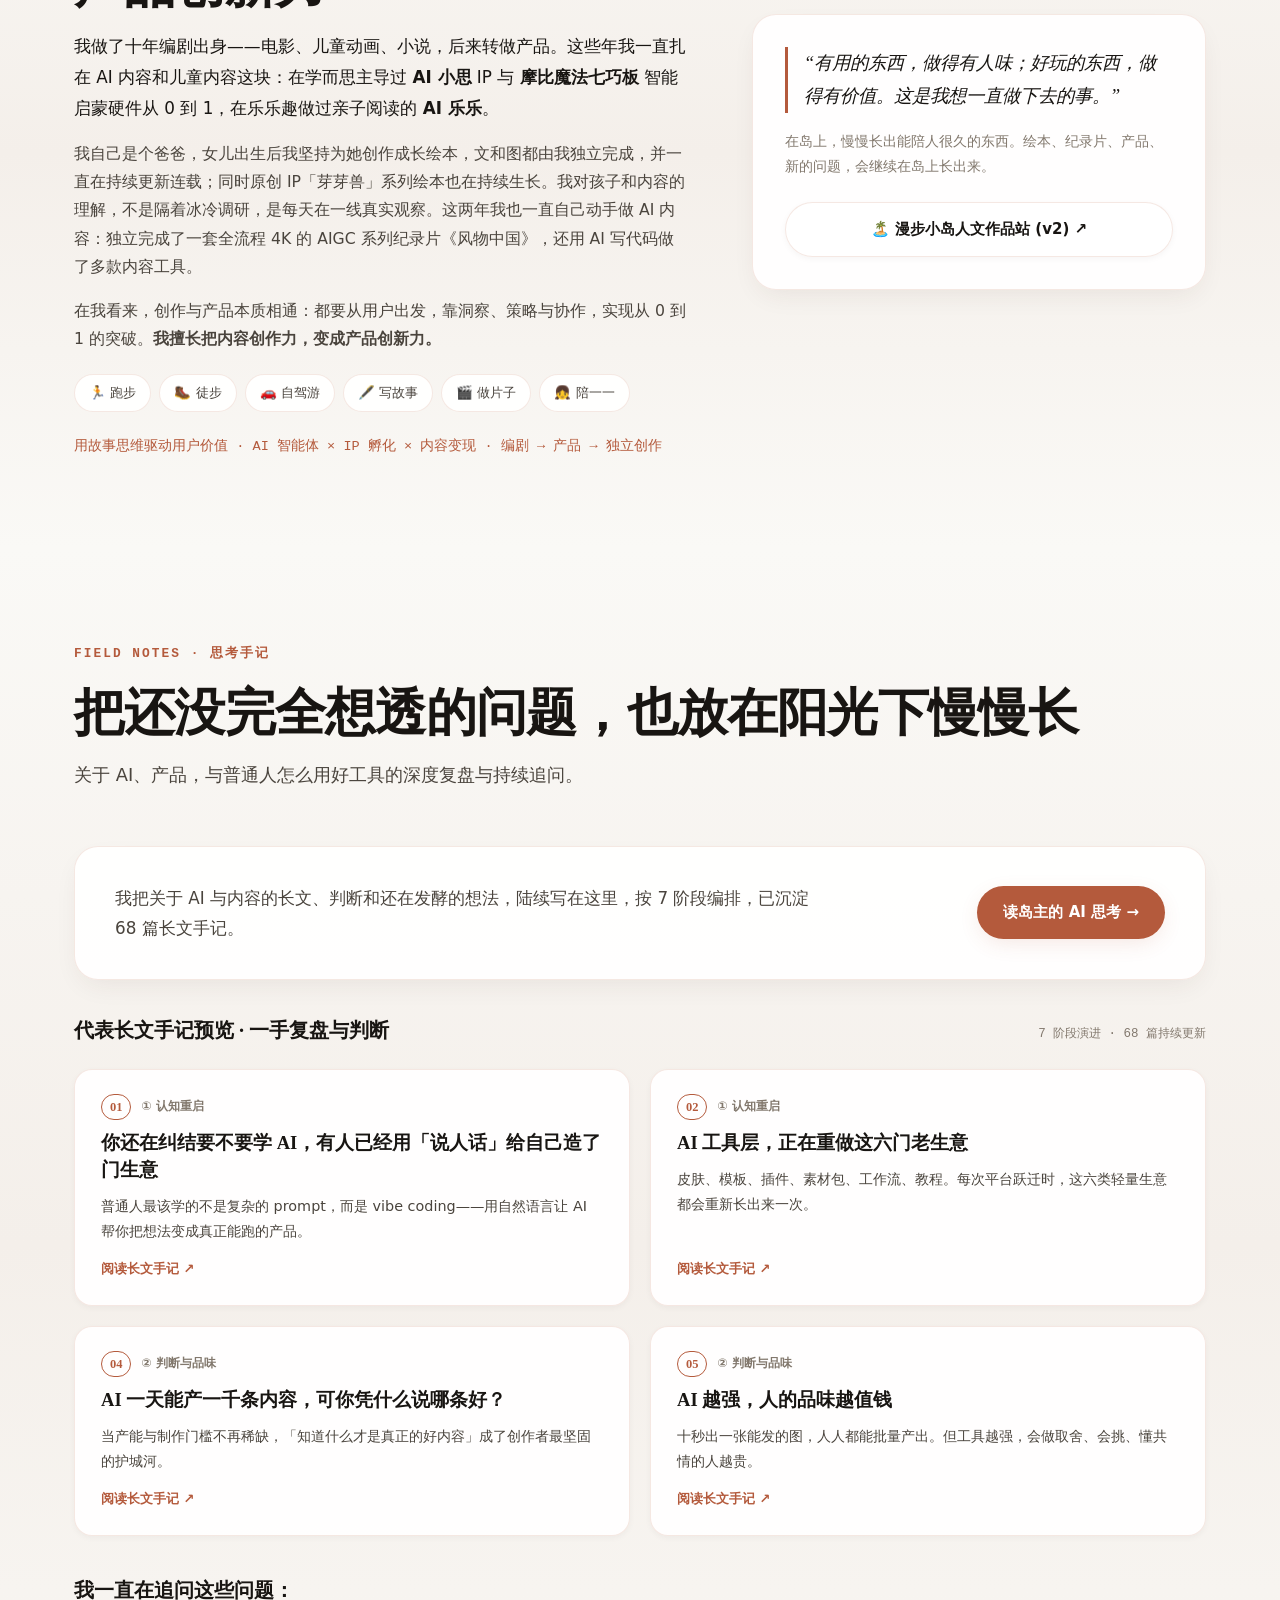
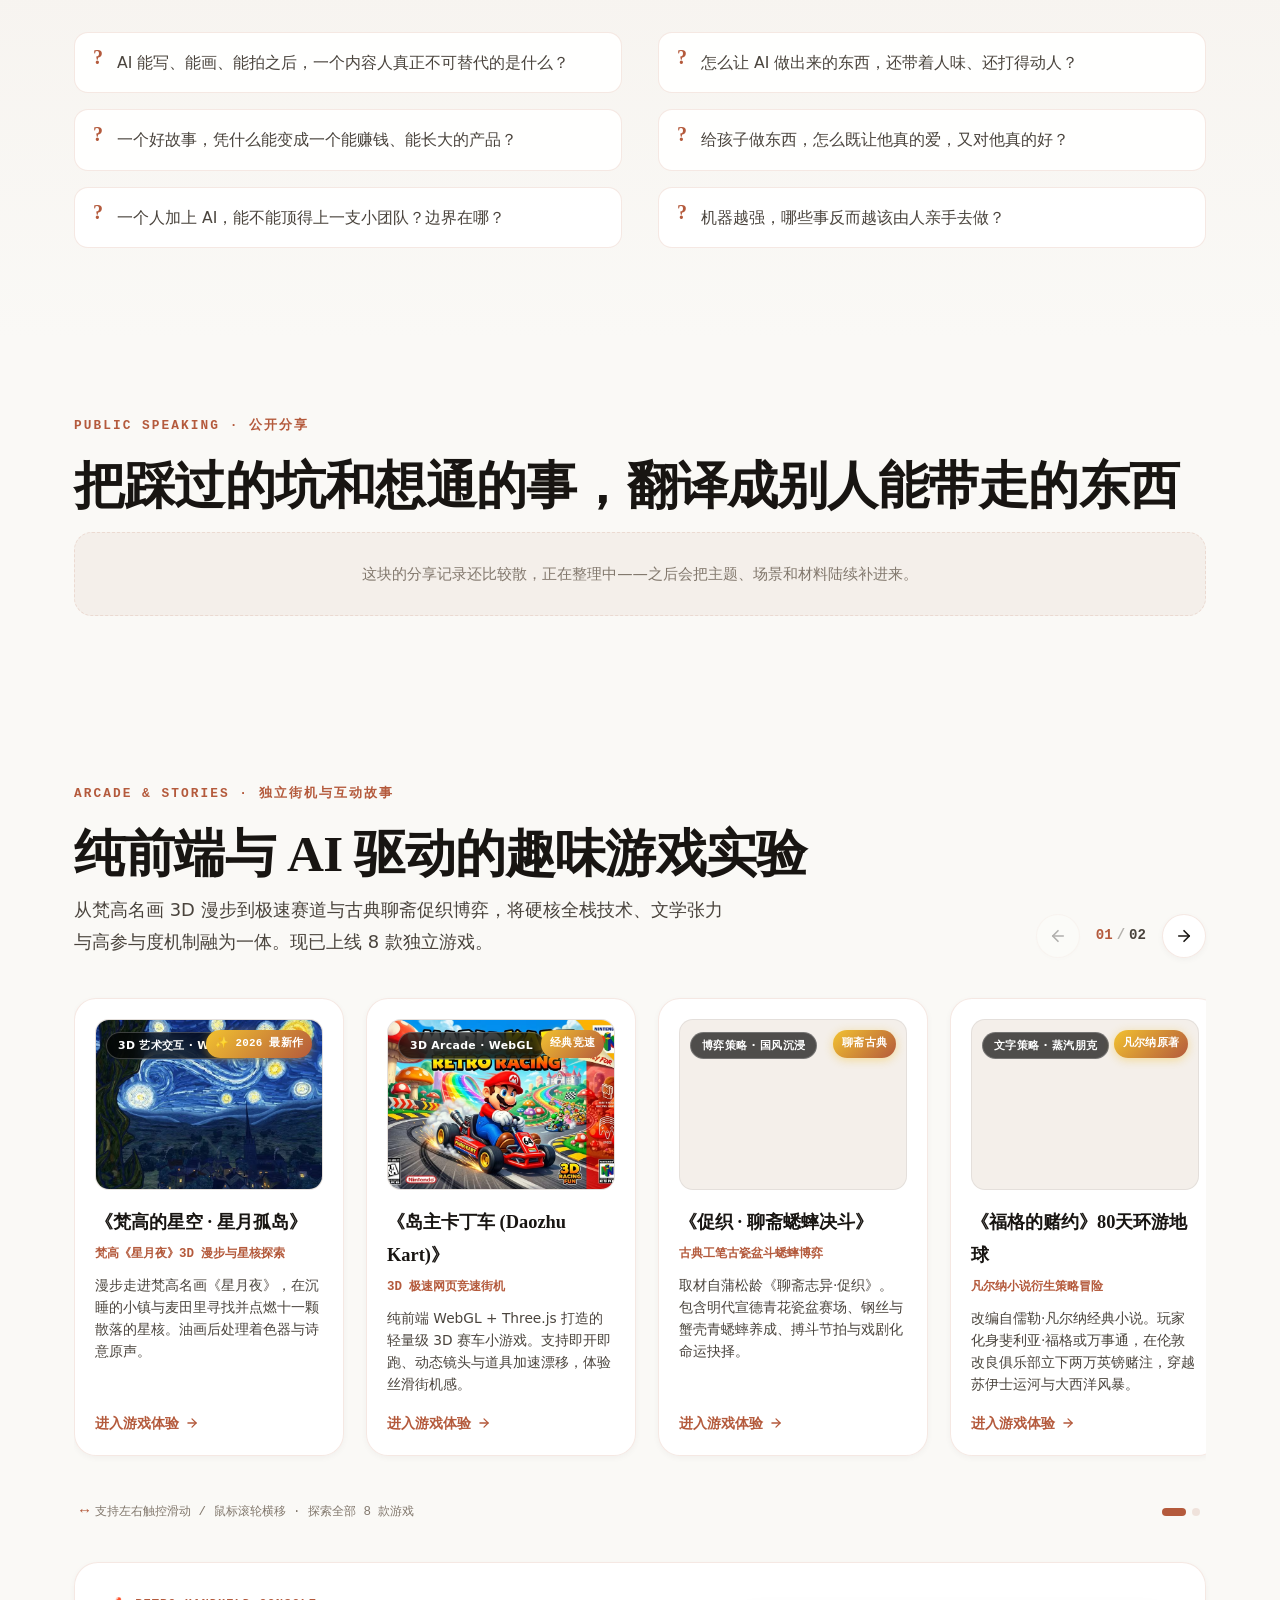
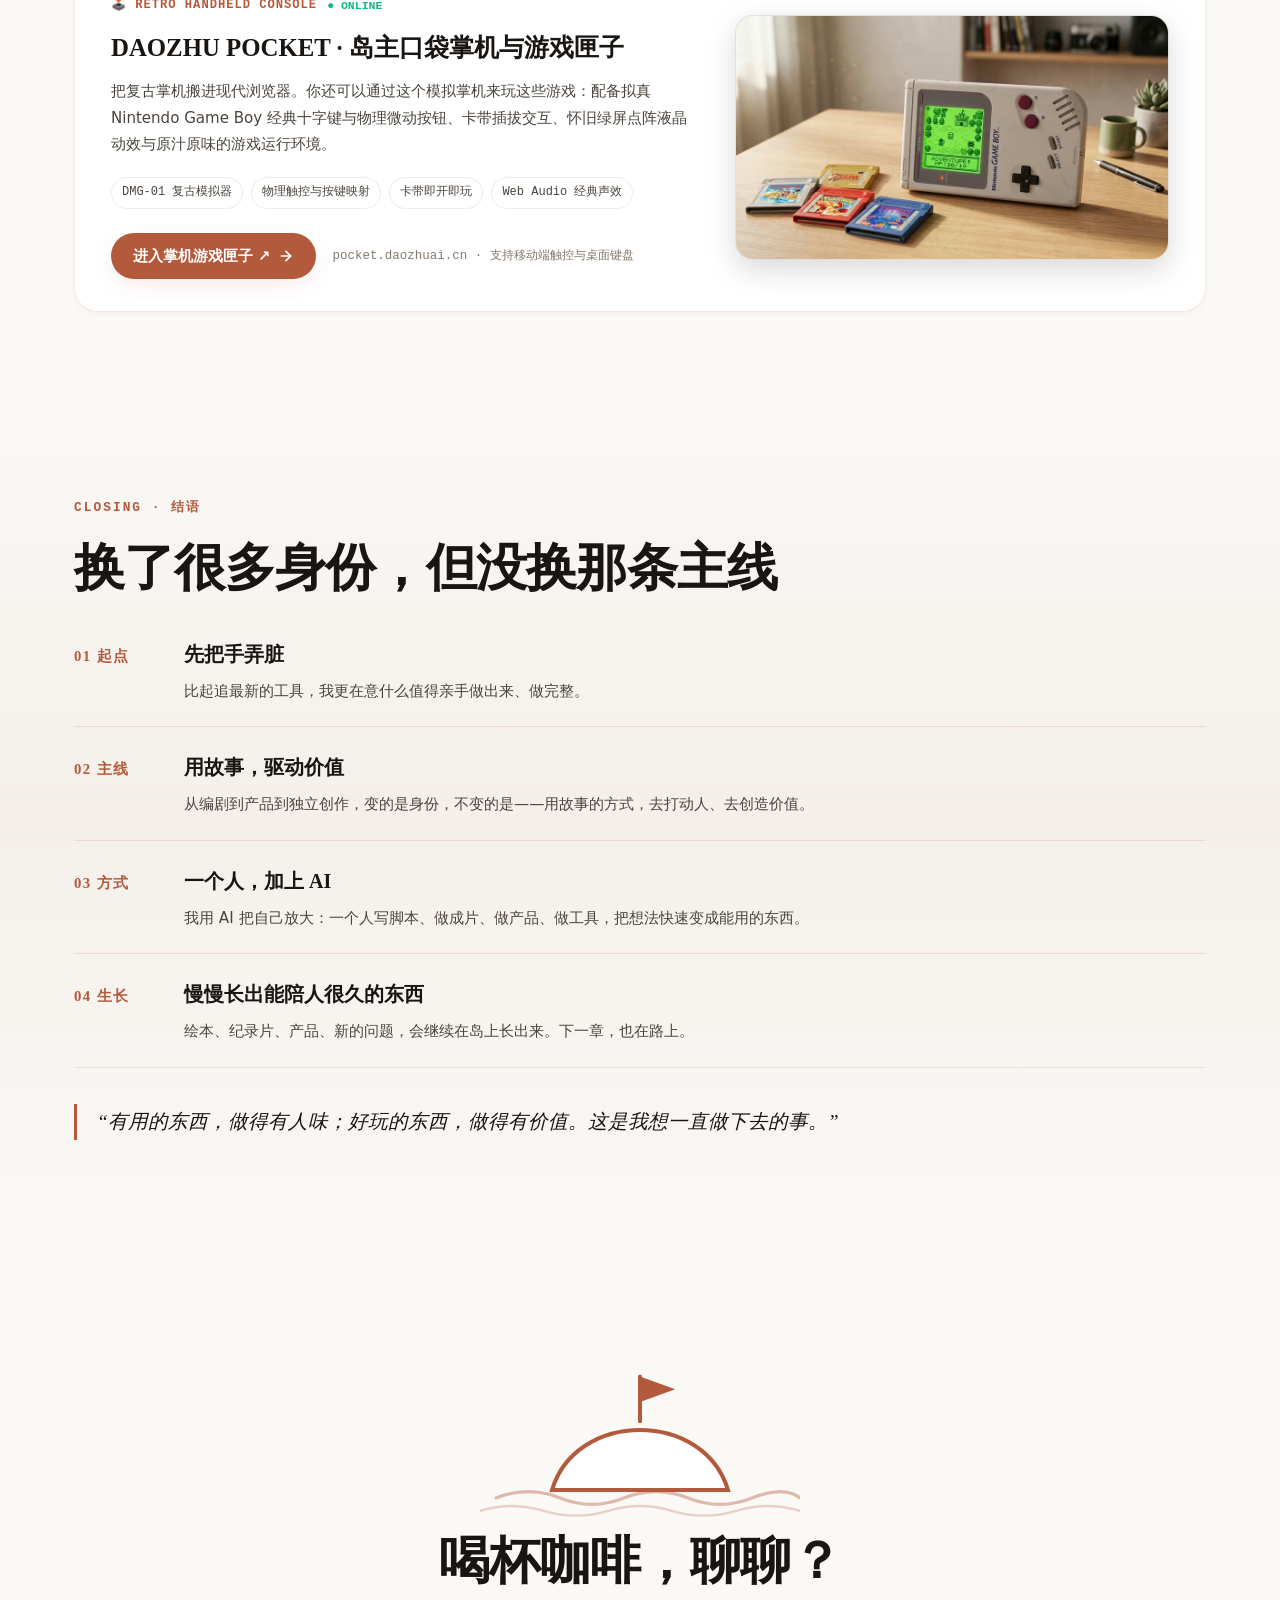
==== commit db65d788: "fix(cache): enforce no-cache on HTML and bump script versions to travel_v2" ====
--- a/index.html
+++ b/index.html
@@ -6,6 +6,9 @@
   <title>岛主 | 用故事思维驱动用户价值 (Daozhu Portfolio 2026)</title>
   <meta name="description" content="岛主官方个人门户。十年编剧 × AI 产品 × 内容创作。聚合 AI 智能体、IP 孵化、内容变现、230+思维模型与数字群岛生态。">
   <meta name="keywords" content="岛主, 编剧, AI产品经理, 短剧变现, AI漫剧, 独立开发者, 一人公司, 数字群岛, 摩比魔法七巧板, AI小思, AI乐乐">
+  <meta http-equiv="Cache-Control" content="no-cache, no-store, must-revalidate">
+  <meta http-equiv="Pragma" content="no-cache">
+  <meta http-equiv="Expires" content="0">
   <link rel="icon" type="image/svg+xml" href="assets/favicon.svg">
 
   <!-- Open Graph -->
@@ -1094,11 +1097,11 @@
   </div>
 
   <!-- 核心交互与动效脚本 (defer 并行拉取按序执行，不阻塞首屏解析) -->
-  <script defer src="js/matrix-data.js?v=20261113_travel_v1"></script>
-  <script defer src="js/audio.js?v=20261111_perf_v1"></script>
-  <script defer src="js/ambient-canvas.js?v=20261111_perf_v1"></script>
-  <script defer src="js/cursor-fx.js?v=20261111_perf_v1"></script>
-  <script defer src="js/main.js?v=20261111_perf_v1"></script>
+  <script defer src="js/matrix-data.js?v=20261114_travel_v2"></script>
+  <script defer src="js/audio.js?v=20261114_travel_v2"></script>
+  <script defer src="js/ambient-canvas.js?v=20261114_travel_v2"></script>
+  <script defer src="js/cursor-fx.js?v=20261114_travel_v2"></script>
+  <script defer src="js/main.js?v=20261114_travel_v2"></script>
 
   <!-- Cloudflare Web Analytics -->
   <script type='module' src='https://static.cloudflareinsights.com/beacon.min.js' data-cf-beacon='{"token": "b8e37091d51741298f0a92a2a566d5f2"}'></script>
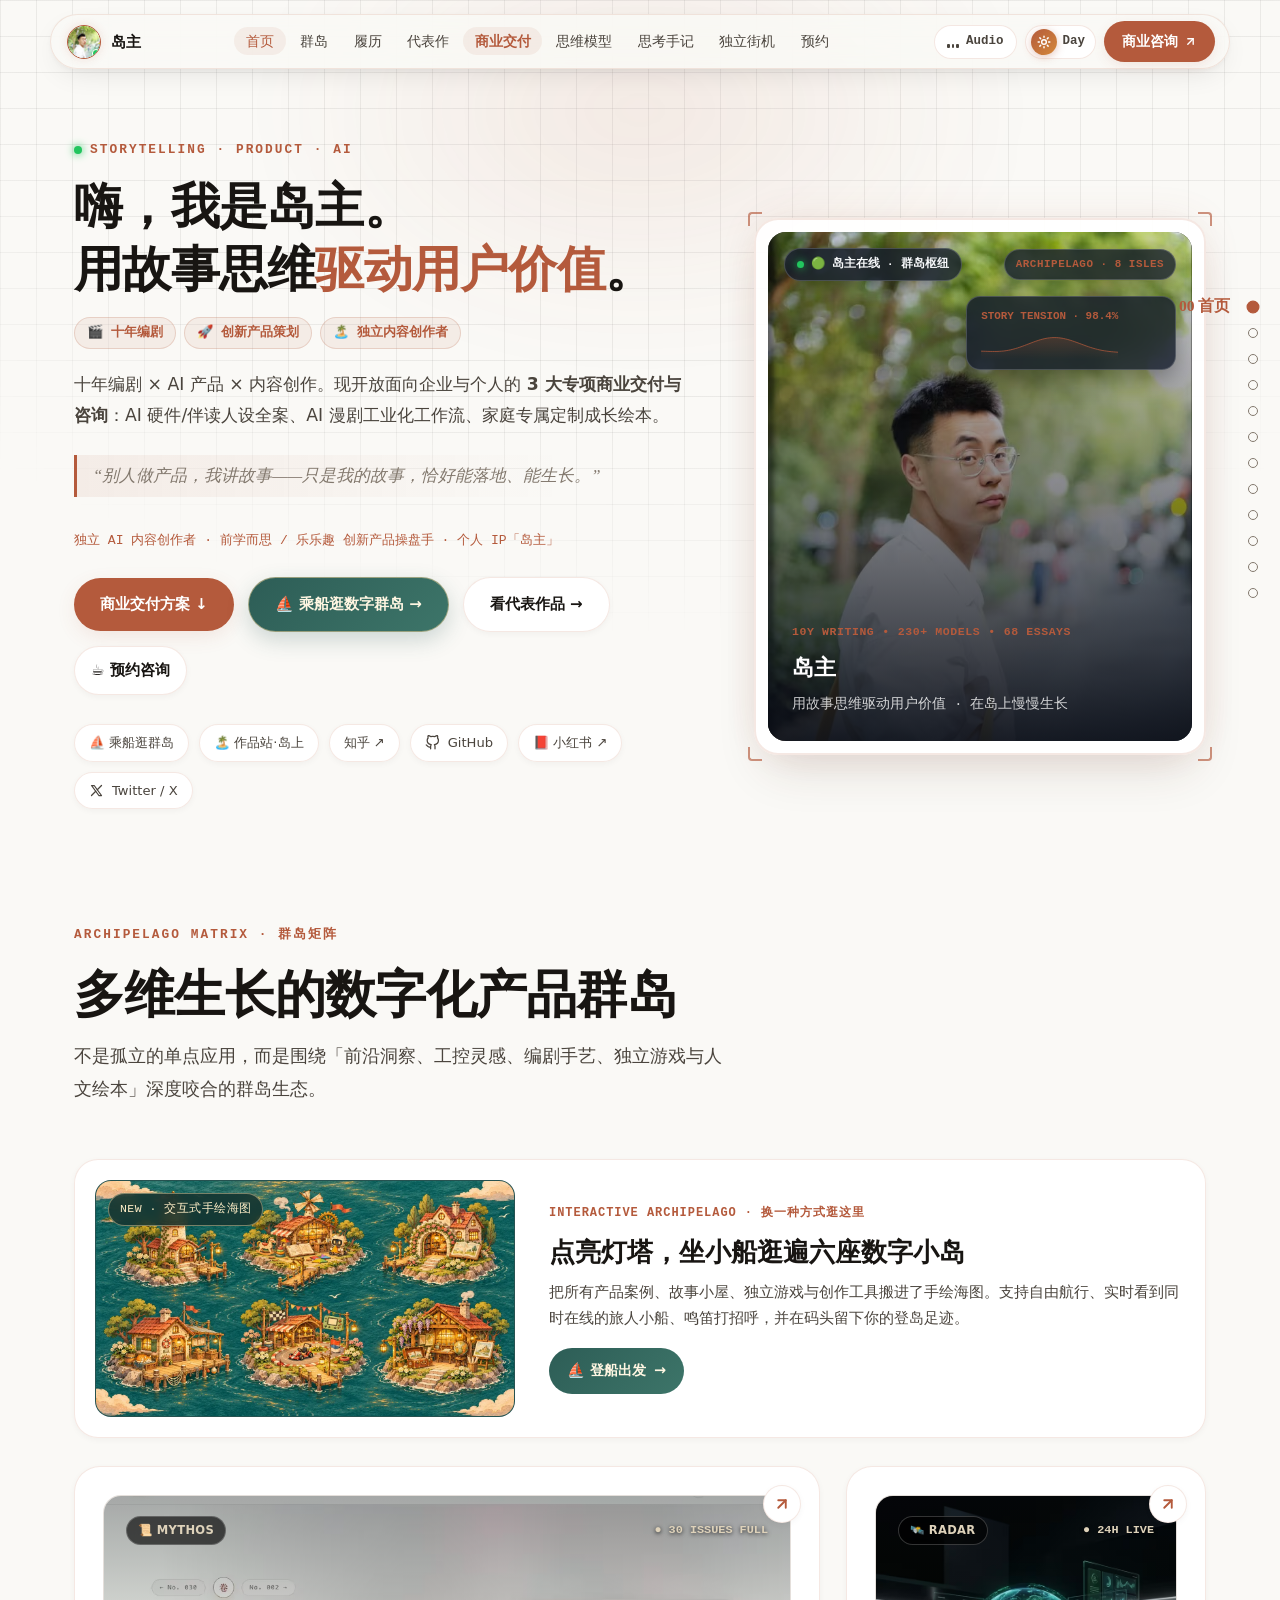
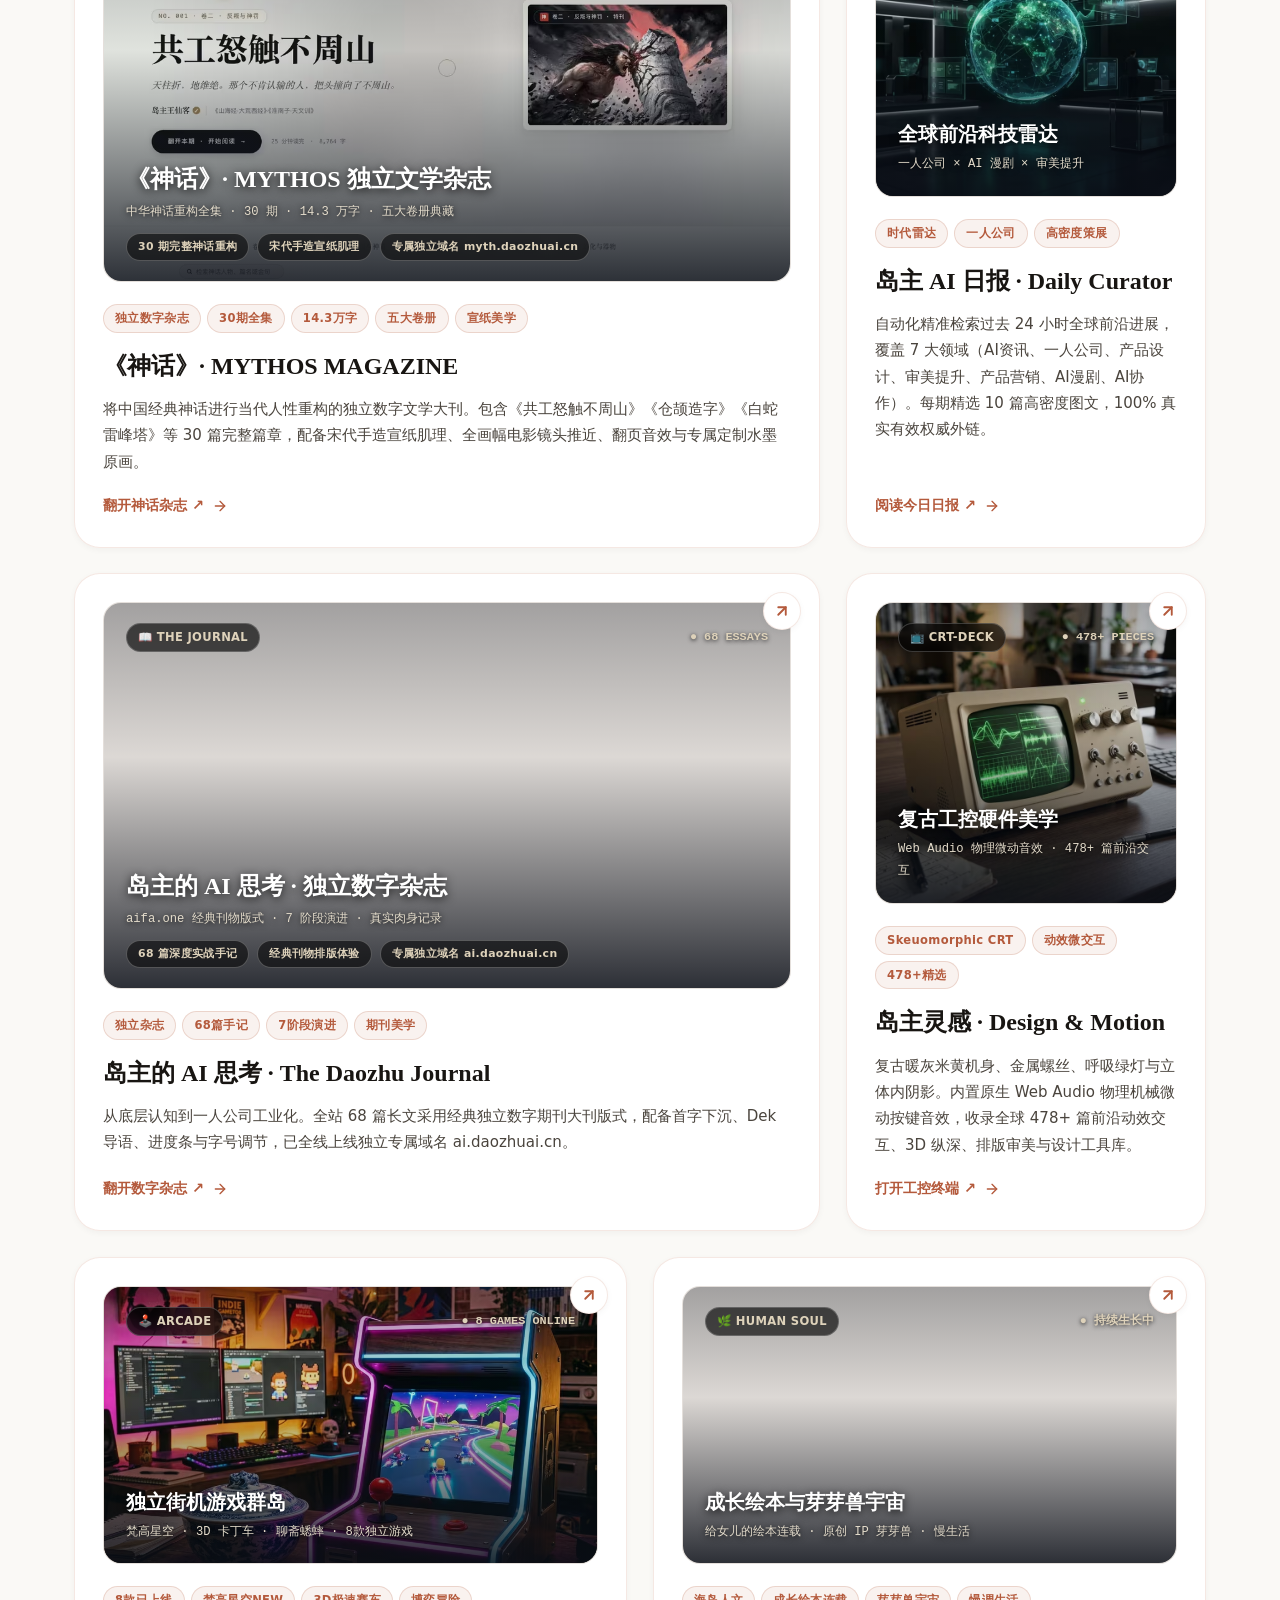
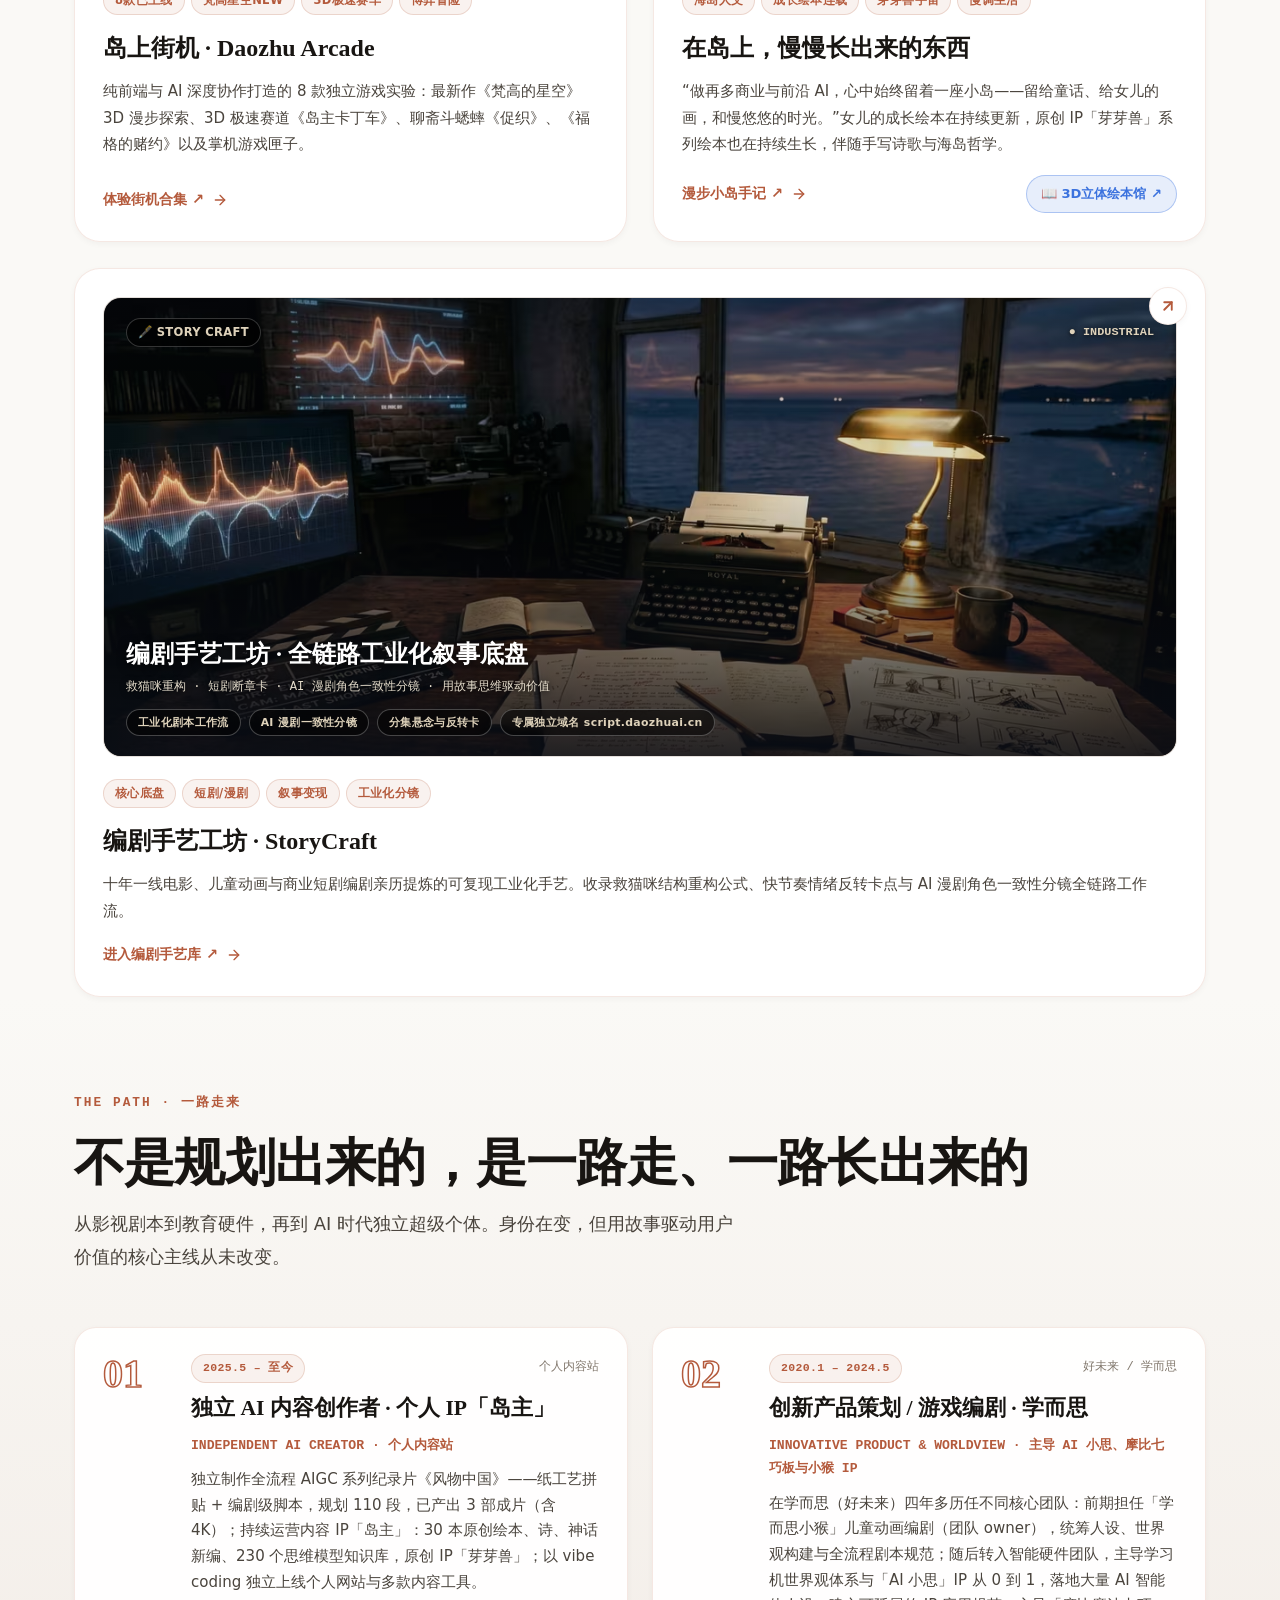
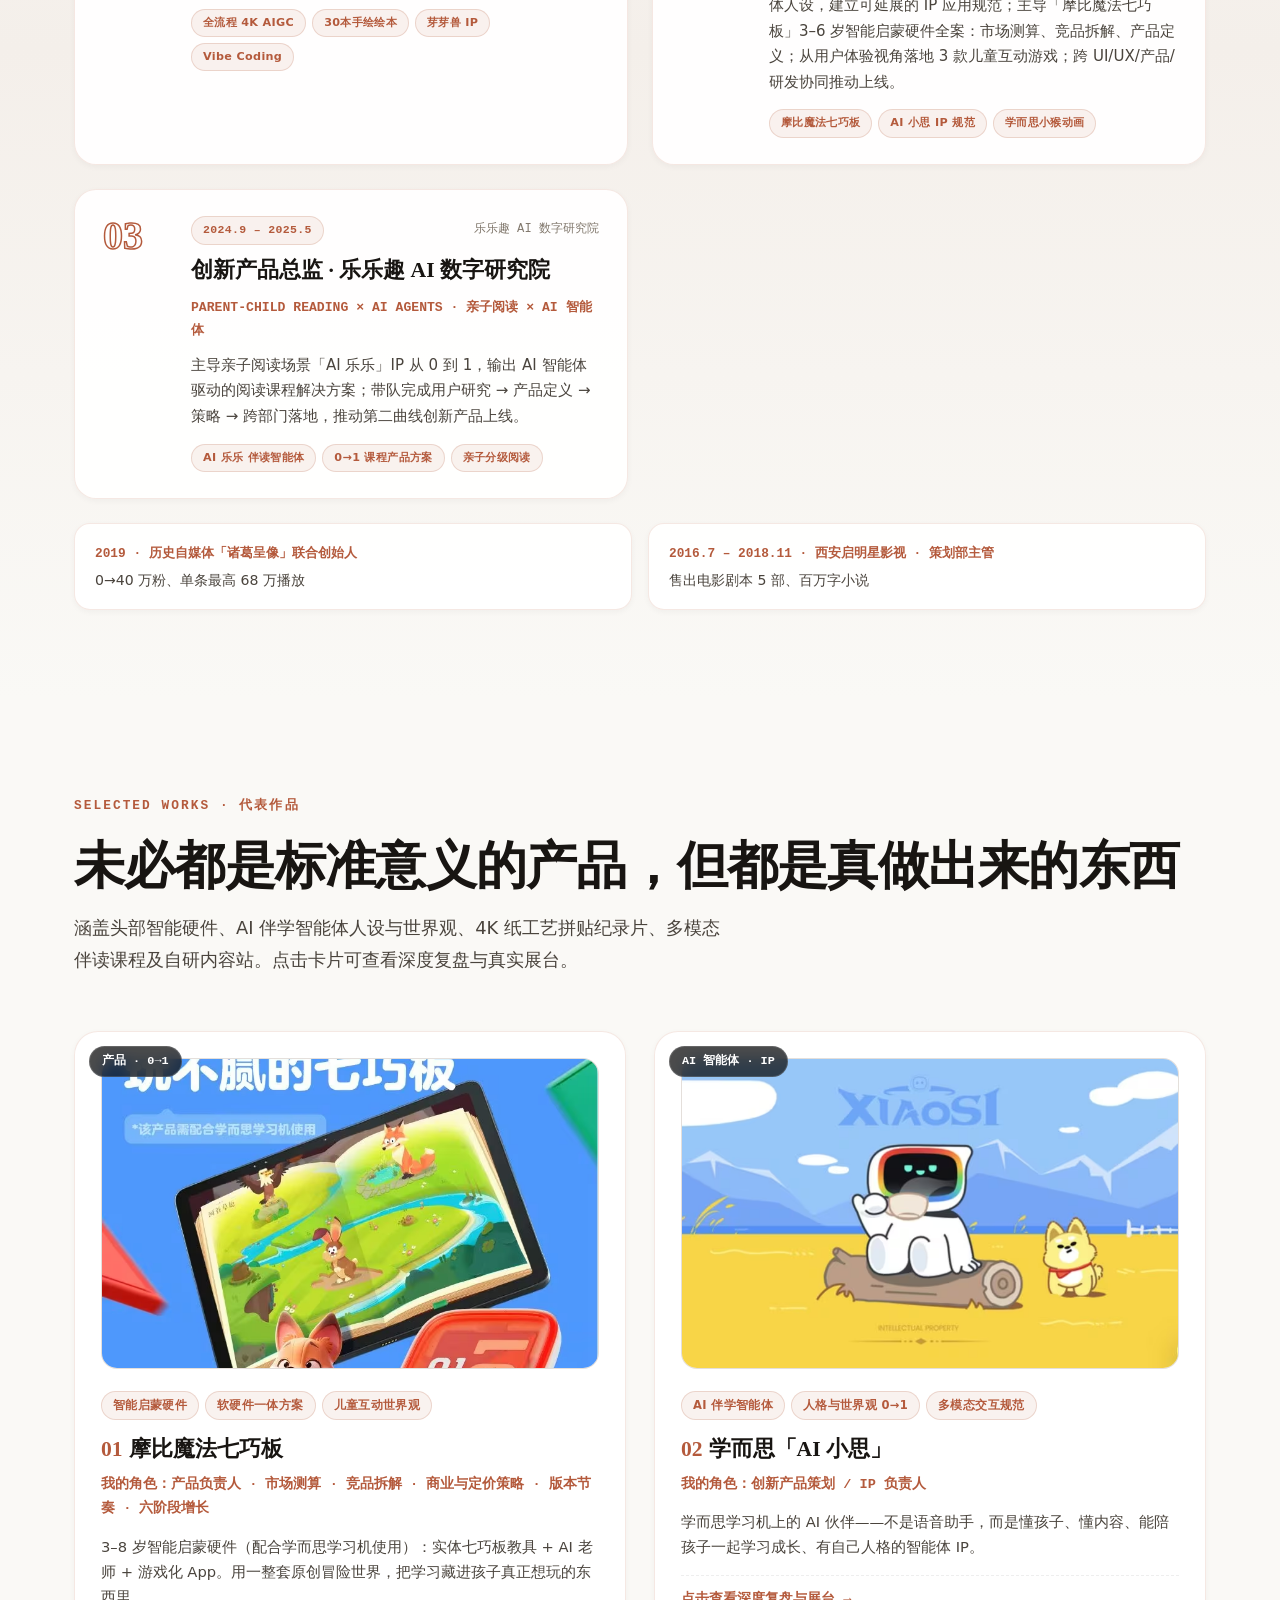
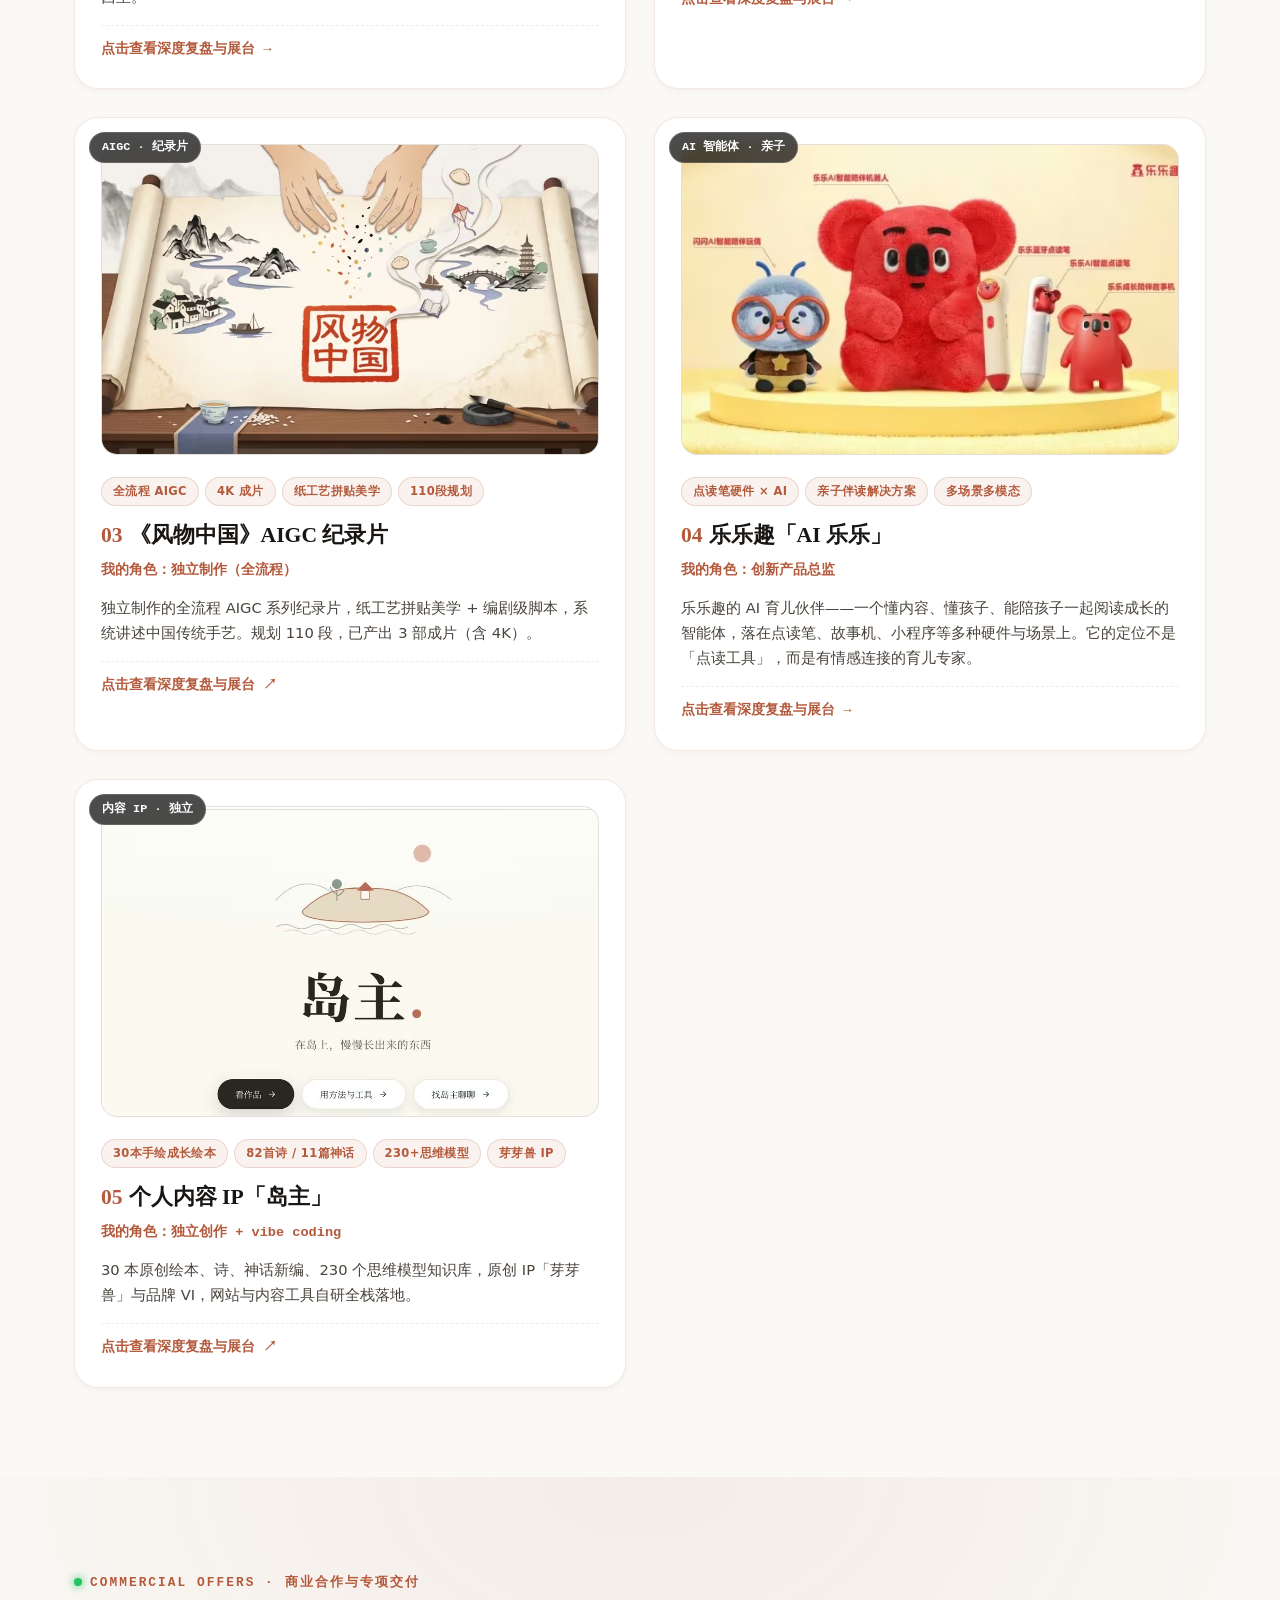
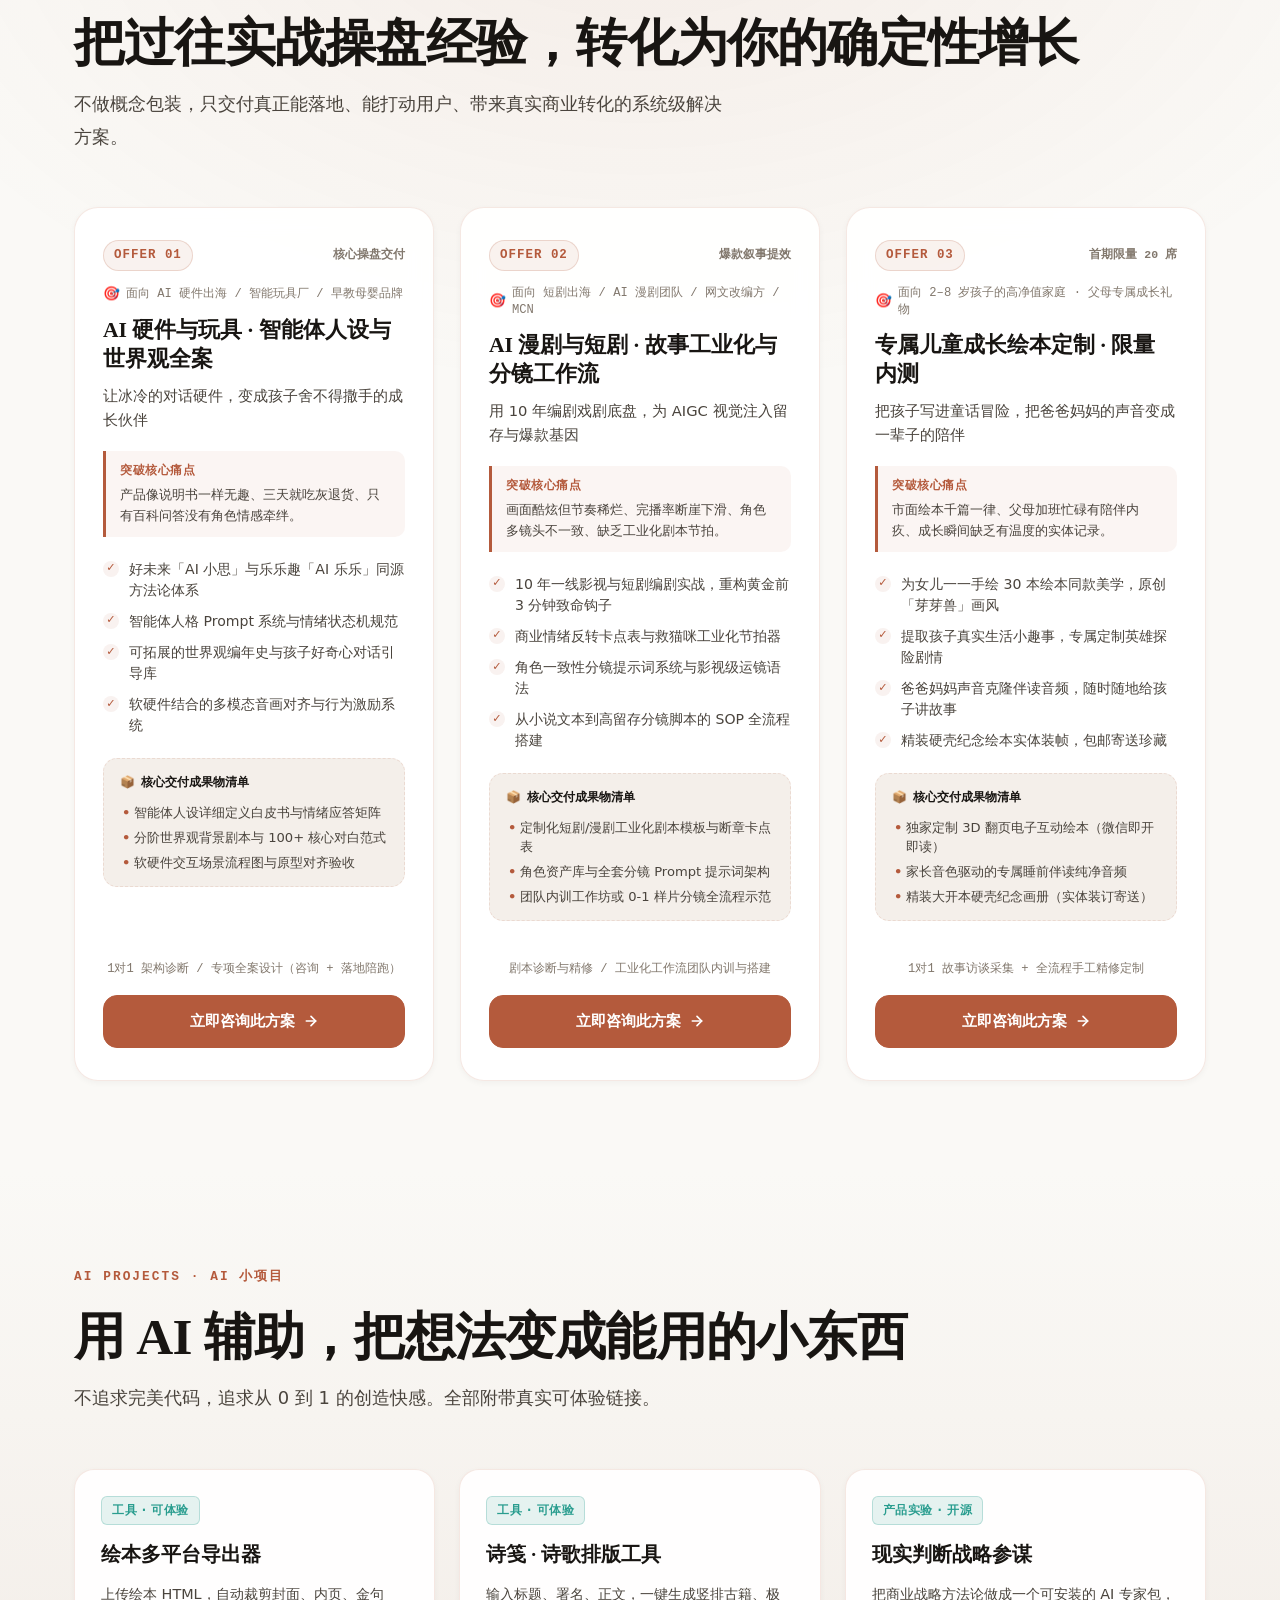
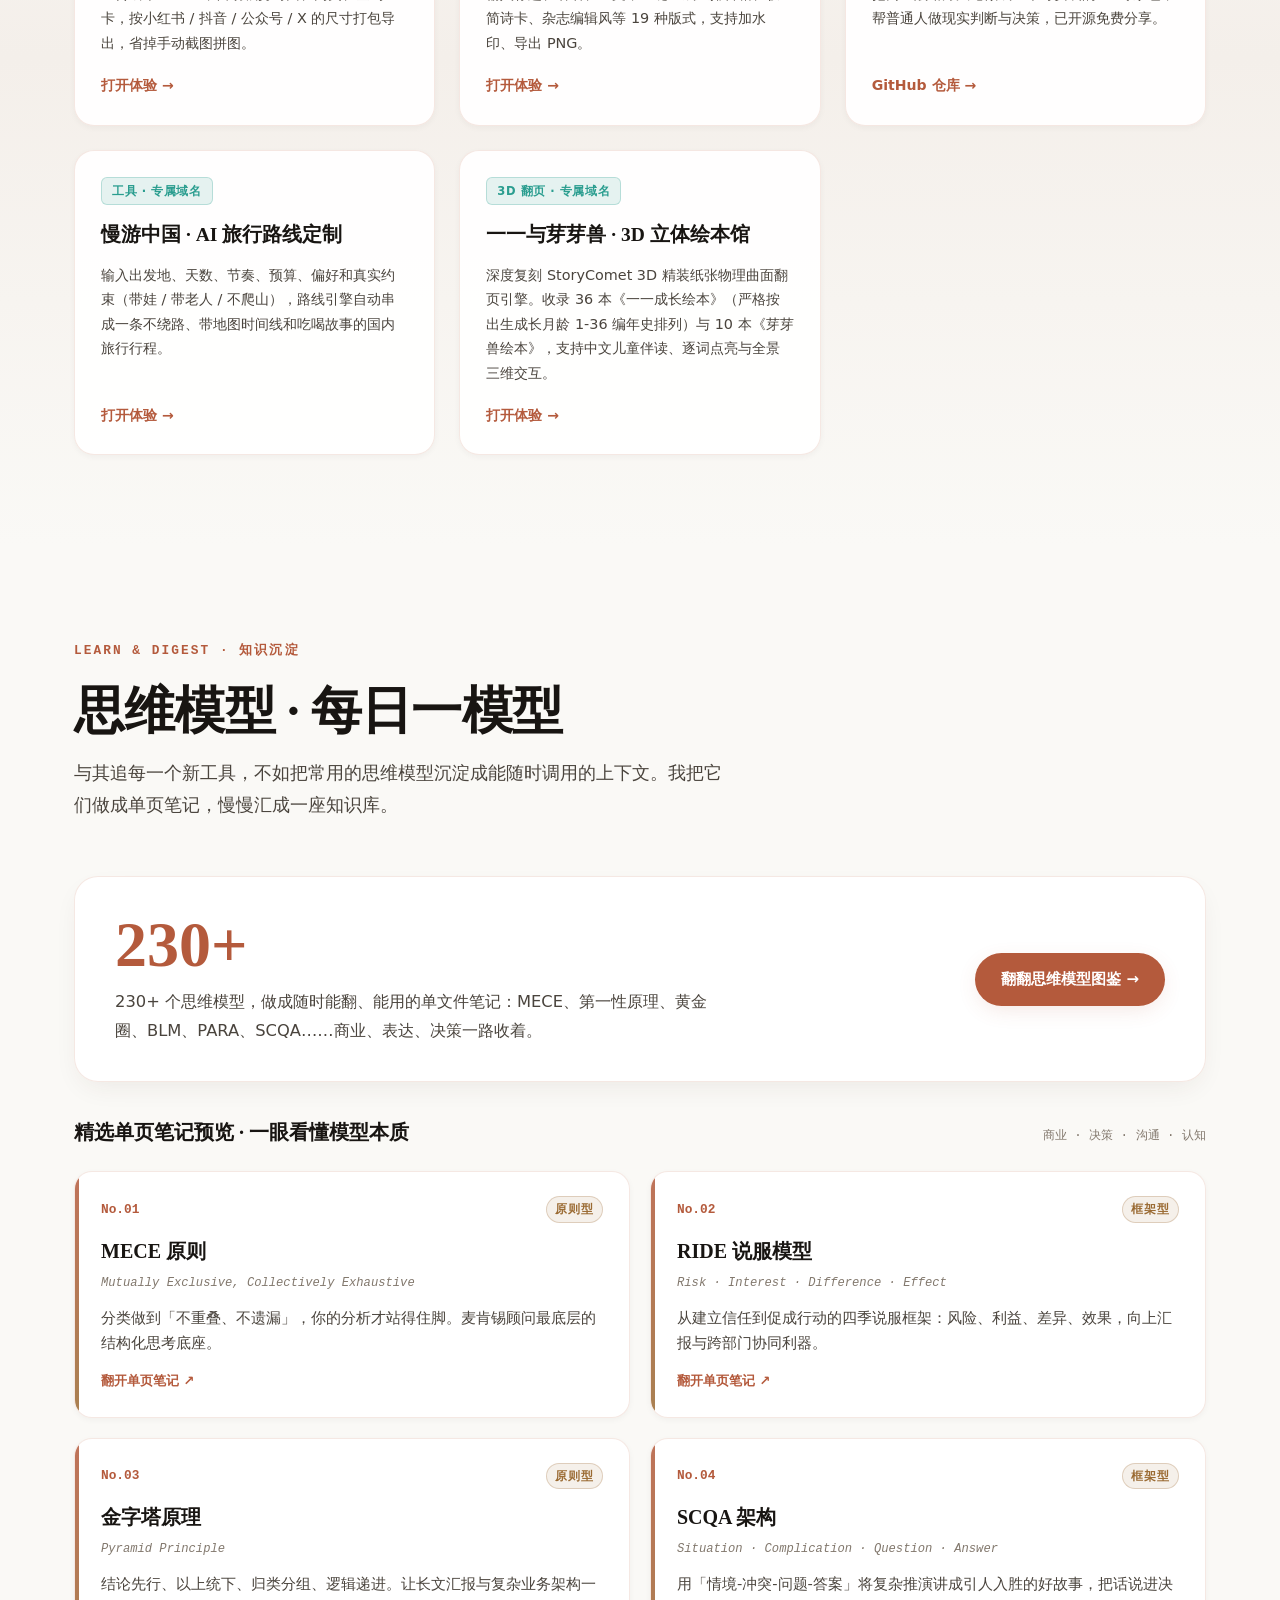
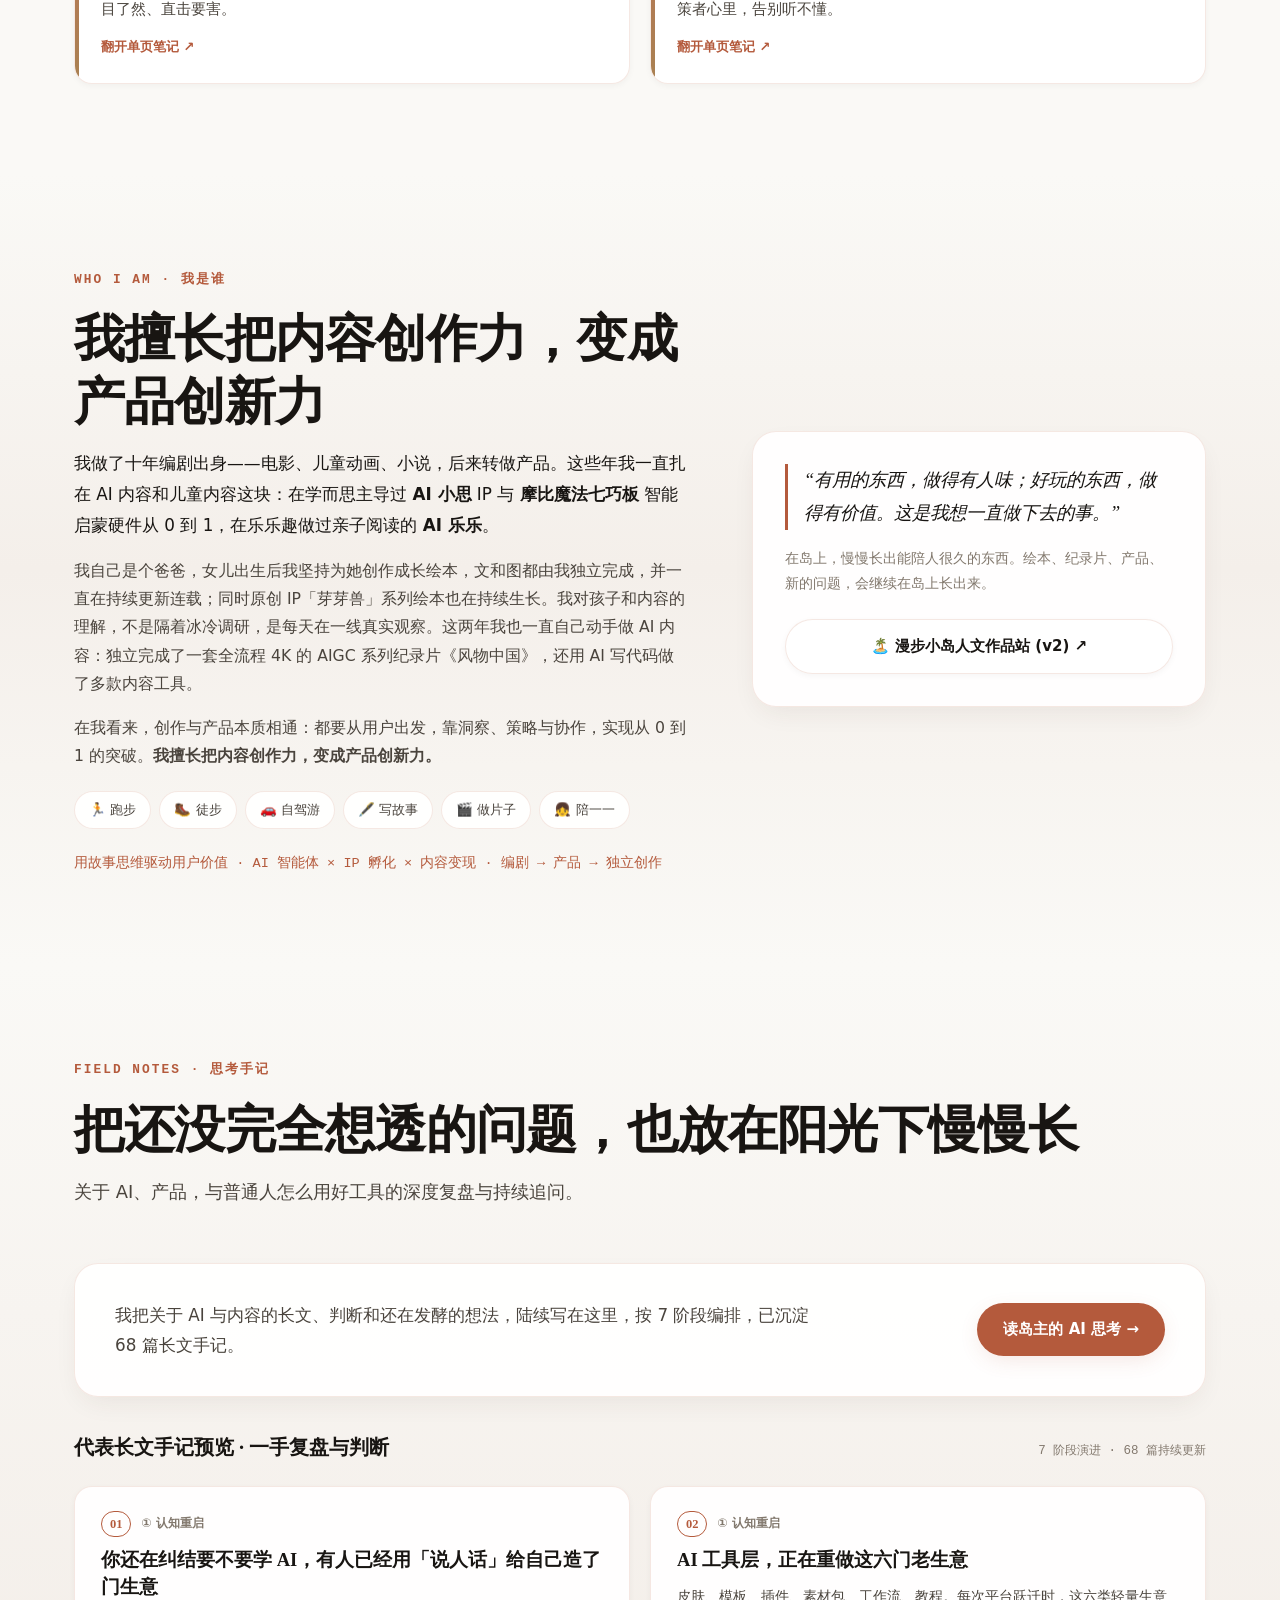
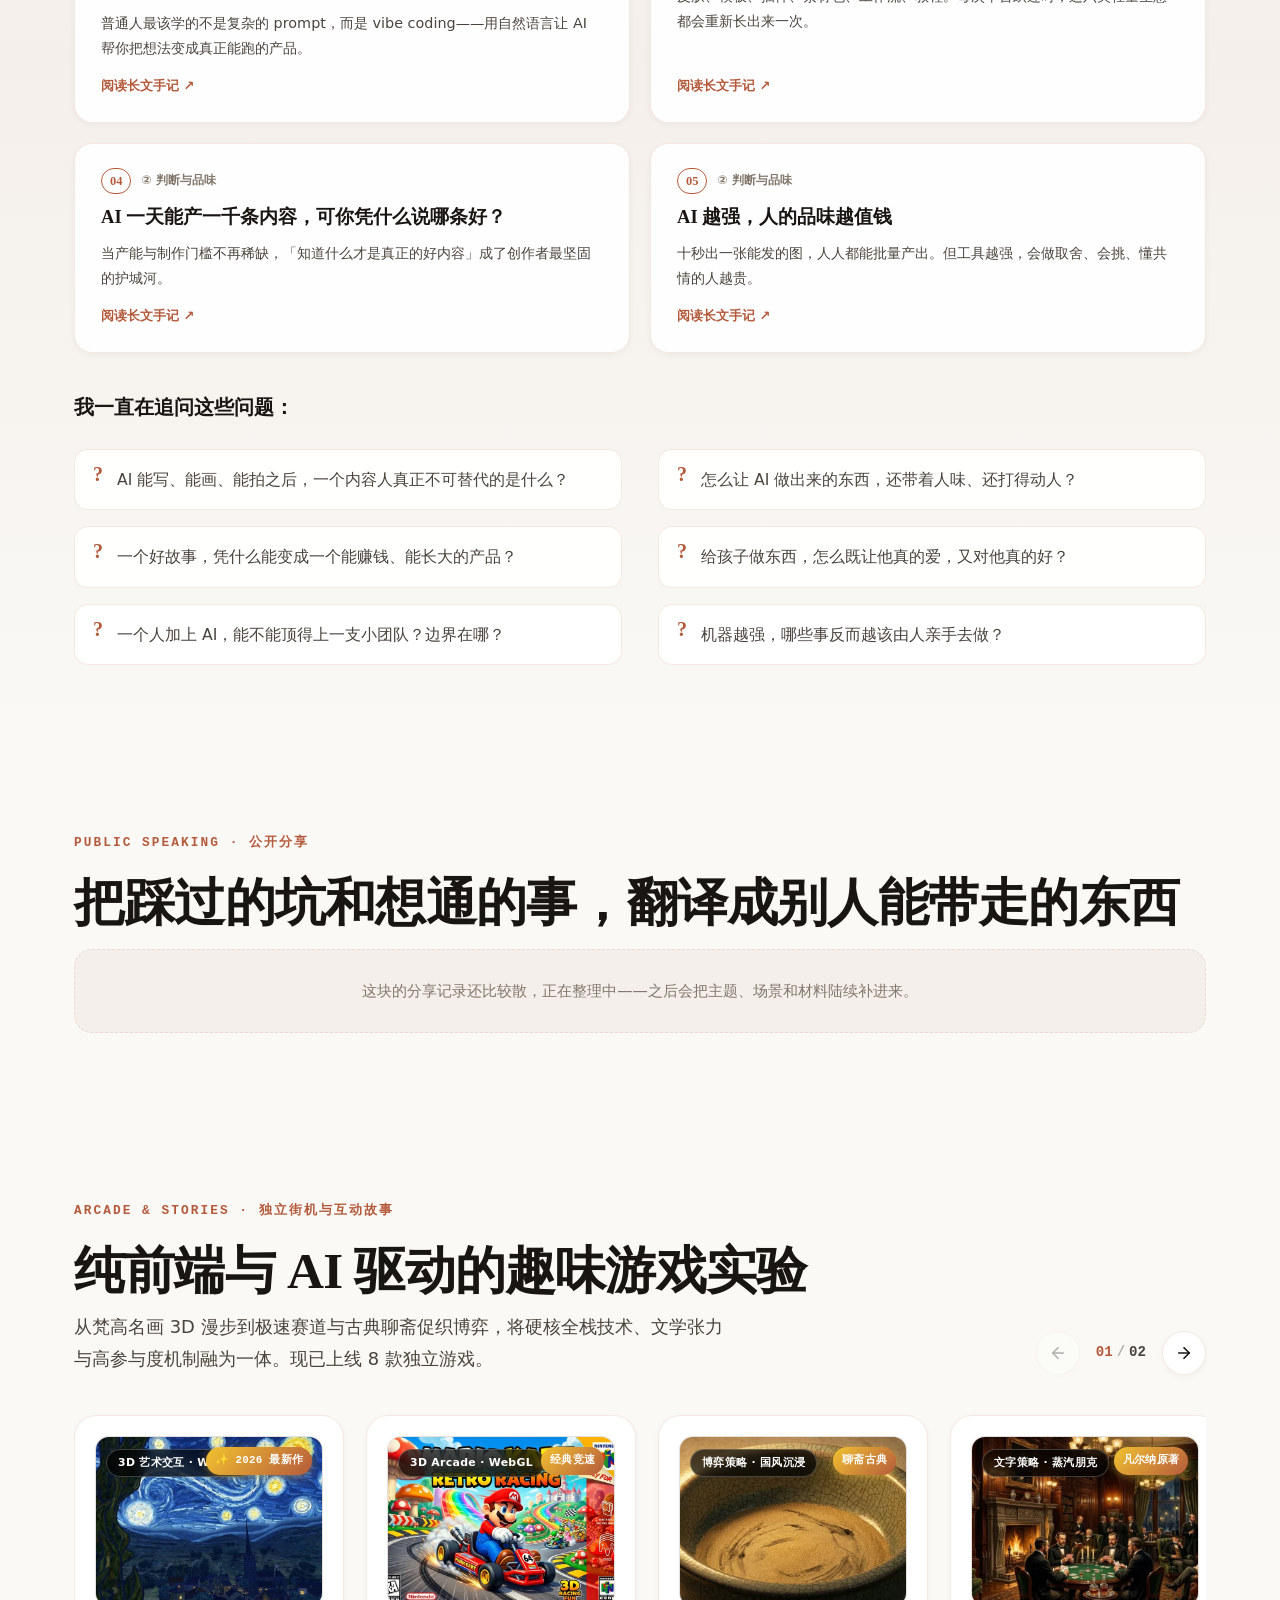
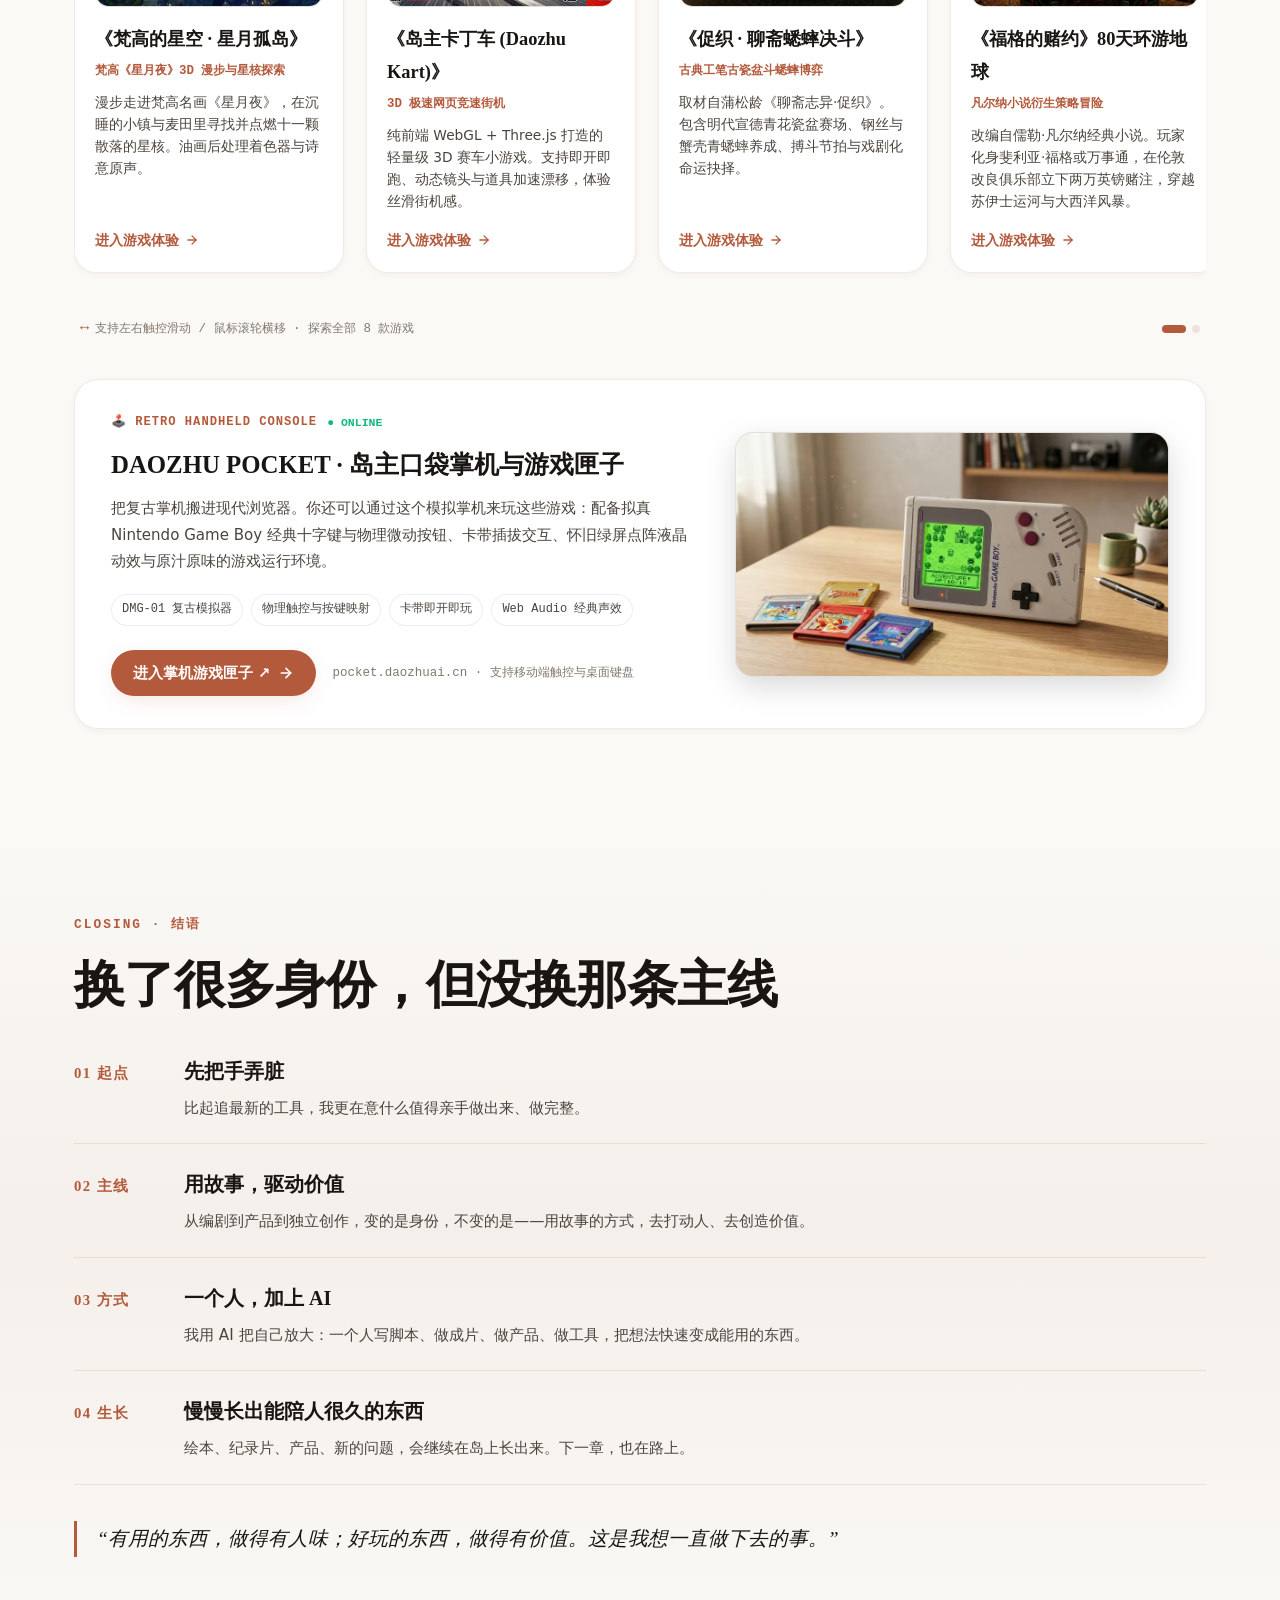
==== commit 89b0d9fc: "Add OG/Twitter share cards & favicon, compress all island artwork (-62%), and link homepage to /isla" ====
--- a/index.html
+++ b/index.html
@@ -11,11 +11,17 @@
   <meta http-equiv="Expires" content="0">
   <link rel="icon" type="image/svg+xml" href="assets/favicon.svg">
 
-  <!-- Open Graph -->
+  <!-- Open Graph & Twitter Card -->
   <meta property="og:type" content="website">
+  <meta property="og:site_name" content="岛主 Daozhu">
+  <meta property="og:url" content="https://www.daozhuai.cn/">
   <meta property="og:title" content="岛主 | 用故事思维驱动用户价值">
   <meta property="og:description" content="十年编剧 × AI 产品 × 内容创作。在岛上，慢慢长出来的数字化产品与故事宇宙。">
-  <meta property="og:image" content="assets/avatar.jpg">
+  <meta property="og:image" content="https://www.daozhuai.cn/assets/avatar.jpg">
+  <meta name="twitter:card" content="summary_large_image">
+  <meta name="twitter:title" content="岛主 | 用故事思维驱动用户价值">
+  <meta name="twitter:description" content="十年编剧 × AI 产品 × 内容创作。在岛上，慢慢长出来的数字化产品与故事宇宙。">
+  <meta name="twitter:image" content="https://www.daozhuai.cn/assets/avatar.jpg">
 
   <!-- 防止深色模式闪烁脚本 (Rico UI 最佳实践) -->
   <script>
@@ -36,7 +42,7 @@
 
   <!-- 核心样式 (带版本时间戳防浏览器缓存) -->
   <link rel="stylesheet" href="css/style.css?v=20261111_perf_v1">
-  <link rel="stylesheet" href="css/components.css?v=20261111_perf_v1">
+  <link rel="stylesheet" href="css/components.css?v=20261124_islands">
 </head>
 <body>
 
@@ -170,6 +176,9 @@
             <a href="#services" class="btn btn-primary">
               <span>商业交付方案 ↓</span>
             </a>
+            <a href="/islands/" class="btn btn-islands">
+              <span>⛵ 乘船逛数字群岛 →</span>
+            </a>
             <a href="#works" class="btn btn-ghost">
               <span>看代表作品 →</span>
             </a>
@@ -181,6 +190,9 @@
           <!-- 社交外链微交互卡片列 -->
           <div class="social-cards-wrapper reveal delay-4">
             <div class="social-list">
+              <a href="/islands/" class="social-item">
+                <span>⛵ 乘船逛群岛</span>
+              </a>
               <a href="https://me.daozhuai.cn/v2/" target="_blank" rel="noopener noreferrer" class="social-item">
                 <span>🏝️ 作品站·岛上</span>
               </a>
@@ -280,6 +292,25 @@
         不是孤立的单点应用，而是围绕「前沿洞察、工控灵感、编剧手艺、独立游戏与人文绘本」深度咬合的群岛生态。
       </p>
 
+      <!-- 交互式乘船入口横幅：连接主站与数字群岛航行体验 -->
+      <a href="/islands/" class="archipelago-voyage-banner reveal delay-1" aria-label="前往数字群岛，点亮灯塔坐船逛遍六座数字小岛">
+        <div class="voyage-banner-media">
+          <img src="islands/assets/archipelago-map.webp" alt="手绘六座数字群岛海图" width="1280" height="720" loading="lazy" decoding="async">
+          <span class="voyage-banner-badge font-mono">NEW · 交互式手绘海图</span>
+        </div>
+        <div class="voyage-banner-body">
+          <div class="voyage-banner-kicker font-mono">INTERACTIVE ARCHIPELAGO · 换一种方式逛这里</div>
+          <h3 class="voyage-banner-title">点亮灯塔，坐小船逛遍六座数字小岛</h3>
+          <p class="voyage-banner-desc">
+            把所有产品案例、故事小屋、独立游戏与创作工具搬进了手绘海图。支持自由航行、实时看到同时在线的旅人小船、鸣笛打招呼，并在码头留下你的登岛足迹。
+          </p>
+          <span class="voyage-banner-cta">
+            <span>⛵ 登船出发</span>
+            <span aria-hidden="true">→</span>
+          </span>
+        </div>
+      </a>
+
       <!-- 动态注入 Bento 栅格 -->
       <div id="ecosystem-bento-grid" class="bento-grid reveal delay-1"></div>
     </div>
--- a/css/components.css
+++ b/css/components.css
@@ -2920,3 +2920,131 @@
 }
 
 
+
+/* ── 数字群岛交互入口按钮与横幅卡片 (2026-11-24) ── */
+.btn-islands {
+  background: linear-gradient(135deg, #2d5d56 0%, #3d7569 100%);
+  color: #fff6e2 !important;
+  border: 1px solid rgba(236, 206, 152, 0.55);
+  box-shadow: 0 8px 22px rgba(45, 93, 86, 0.22);
+}
+
+.btn-islands:hover {
+  transform: translateY(-2px);
+  box-shadow: 0 12px 28px rgba(45, 93, 86, 0.34);
+  filter: brightness(1.06);
+}
+
+.archipelago-voyage-banner {
+  display: grid;
+  grid-template-columns: minmax(260px, 420px) minmax(0, 1fr);
+  gap: 28px;
+  align-items: center;
+  margin: 0 0 28px;
+  padding: 20px;
+  border-radius: 24px;
+  background: var(--bg-card);
+  border: 1px solid var(--border-line);
+  box-shadow: var(--shadow-sm);
+  text-decoration: none;
+  color: inherit;
+  transition: transform 0.3s var(--ease-smooth), border-color 0.3s var(--ease-smooth), box-shadow 0.3s var(--ease-smooth);
+}
+
+.archipelago-voyage-banner:hover {
+  transform: translateY(-4px);
+  border-color: var(--brand-primary);
+  box-shadow: var(--shadow-lg), var(--shadow-glow);
+}
+
+.voyage-banner-media {
+  position: relative;
+  border-radius: 16px;
+  overflow: hidden;
+  aspect-ratio: 16 / 9;
+  background: #285755;
+  border: 1px solid var(--border-subtle);
+}
+
+.voyage-banner-media img {
+  width: 100%;
+  height: 100%;
+  object-fit: cover;
+  display: block;
+  transition: transform 0.55s var(--ease-smooth);
+}
+
+.archipelago-voyage-banner:hover .voyage-banner-media img {
+  transform: scale(1.04);
+}
+
+.voyage-banner-badge {
+  position: absolute;
+  top: 12px;
+  left: 12px;
+  padding: 5px 11px;
+  border-radius: 999px;
+  background: rgba(20, 50, 46, 0.84);
+  color: #ffefc8;
+  border: 1px solid rgba(242, 217, 166, 0.45);
+  font-size: 0.72rem;
+  letter-spacing: 0.04em;
+  backdrop-filter: blur(6px);
+}
+
+.voyage-banner-body {
+  display: flex;
+  flex-direction: column;
+  gap: 10px;
+  padding: 4px 6px;
+}
+
+.voyage-banner-kicker {
+  font-size: 0.75rem;
+  letter-spacing: 0.08em;
+  color: var(--brand-primary);
+  font-weight: 600;
+}
+
+.voyage-banner-title {
+  margin: 0;
+  font-family: var(--font-serif, 'Noto Serif SC', serif);
+  font-size: clamp(1.25rem, 2.2vw, 1.65rem);
+  line-height: 1.35;
+  color: var(--text-primary);
+}
+
+.voyage-banner-desc {
+  margin: 0;
+  font-size: 0.94rem;
+  line-height: 1.72;
+  color: var(--text-secondary);
+}
+
+.voyage-banner-cta {
+  display: inline-flex;
+  align-items: center;
+  gap: 8px;
+  align-self: flex-start;
+  margin-top: 6px;
+  padding: 10px 18px;
+  border-radius: 999px;
+  background: linear-gradient(135deg, #2d5d56 0%, #3d7569 100%);
+  color: #fff6e2;
+  font-size: 0.9rem;
+  font-weight: 600;
+  transition: transform 0.22s var(--ease-smooth), filter 0.22s var(--ease-smooth);
+}
+
+.archipelago-voyage-banner:hover .voyage-banner-cta {
+  transform: translateX(3px);
+  filter: brightness(1.06);
+}
+
+@media (max-width: 820px) {
+  .archipelago-voyage-banner {
+    grid-template-columns: 1fr;
+    gap: 16px;
+    padding: 16px;
+  }
+}
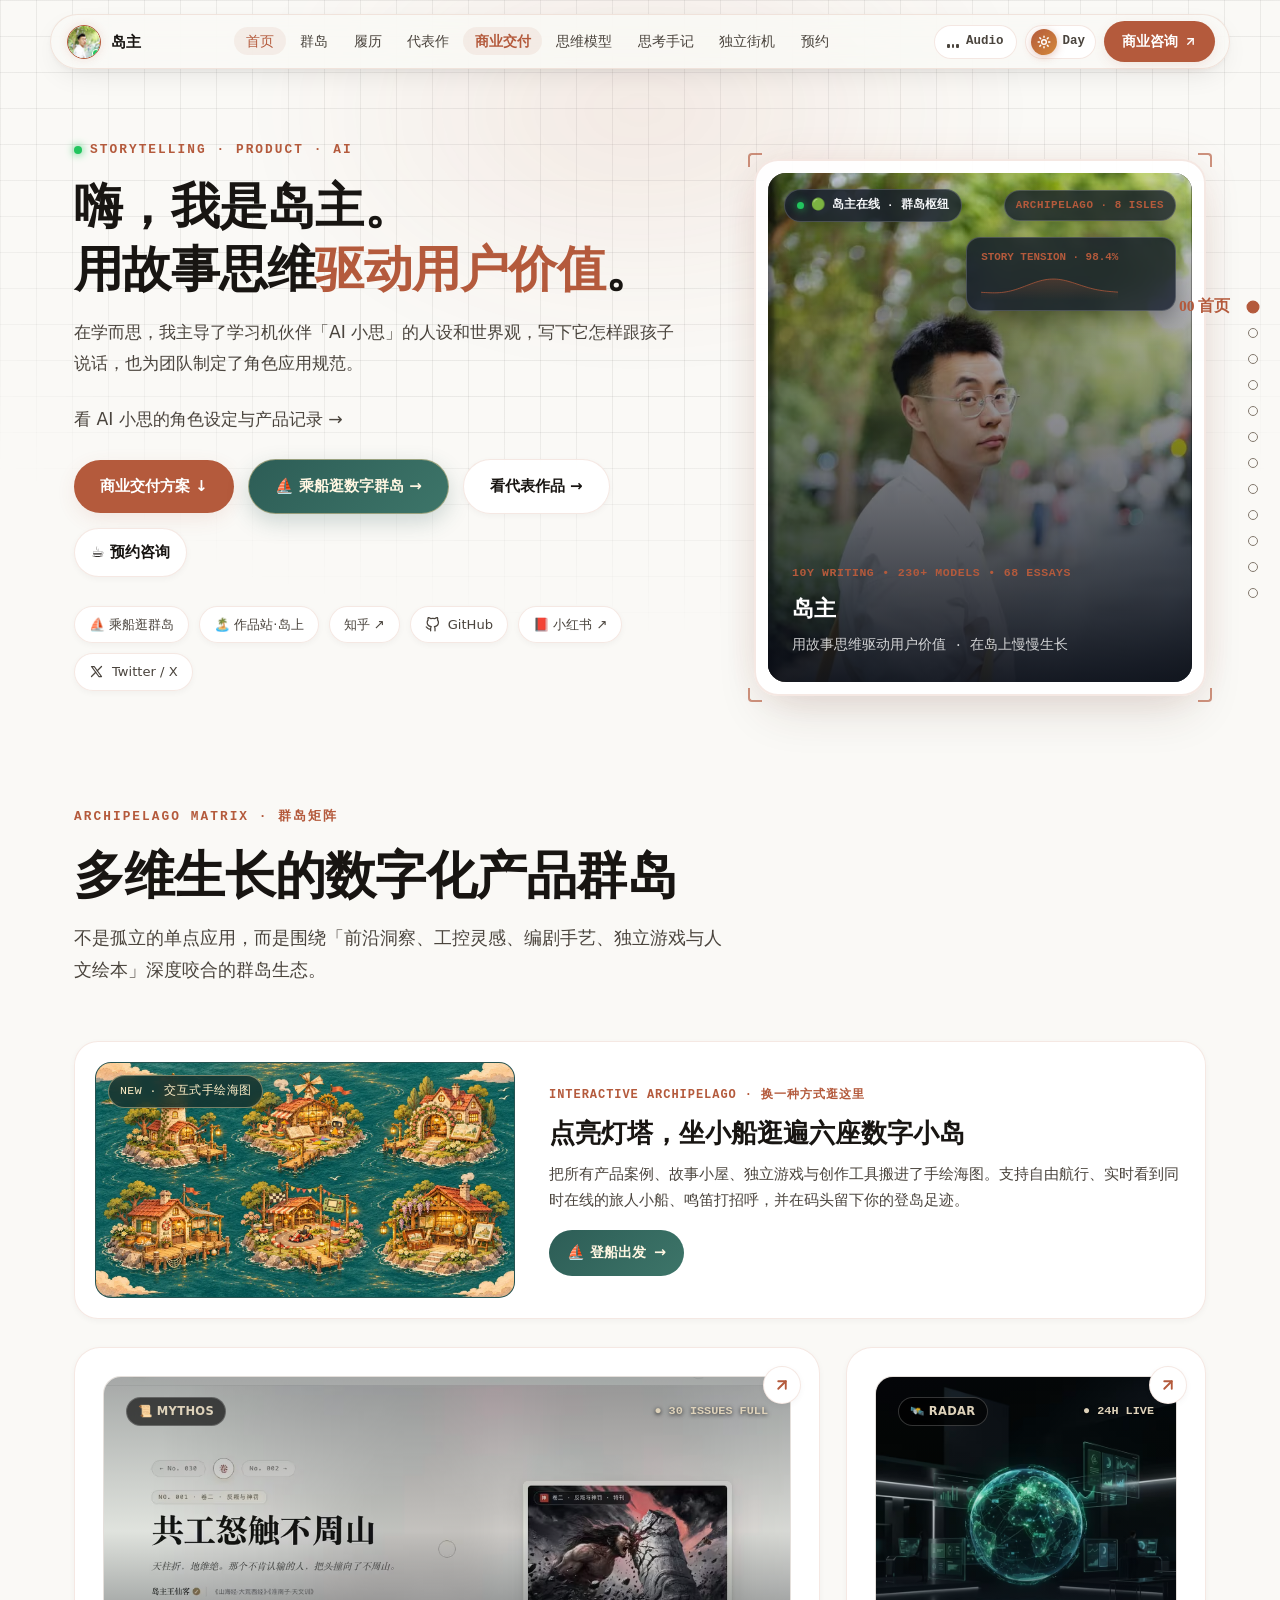
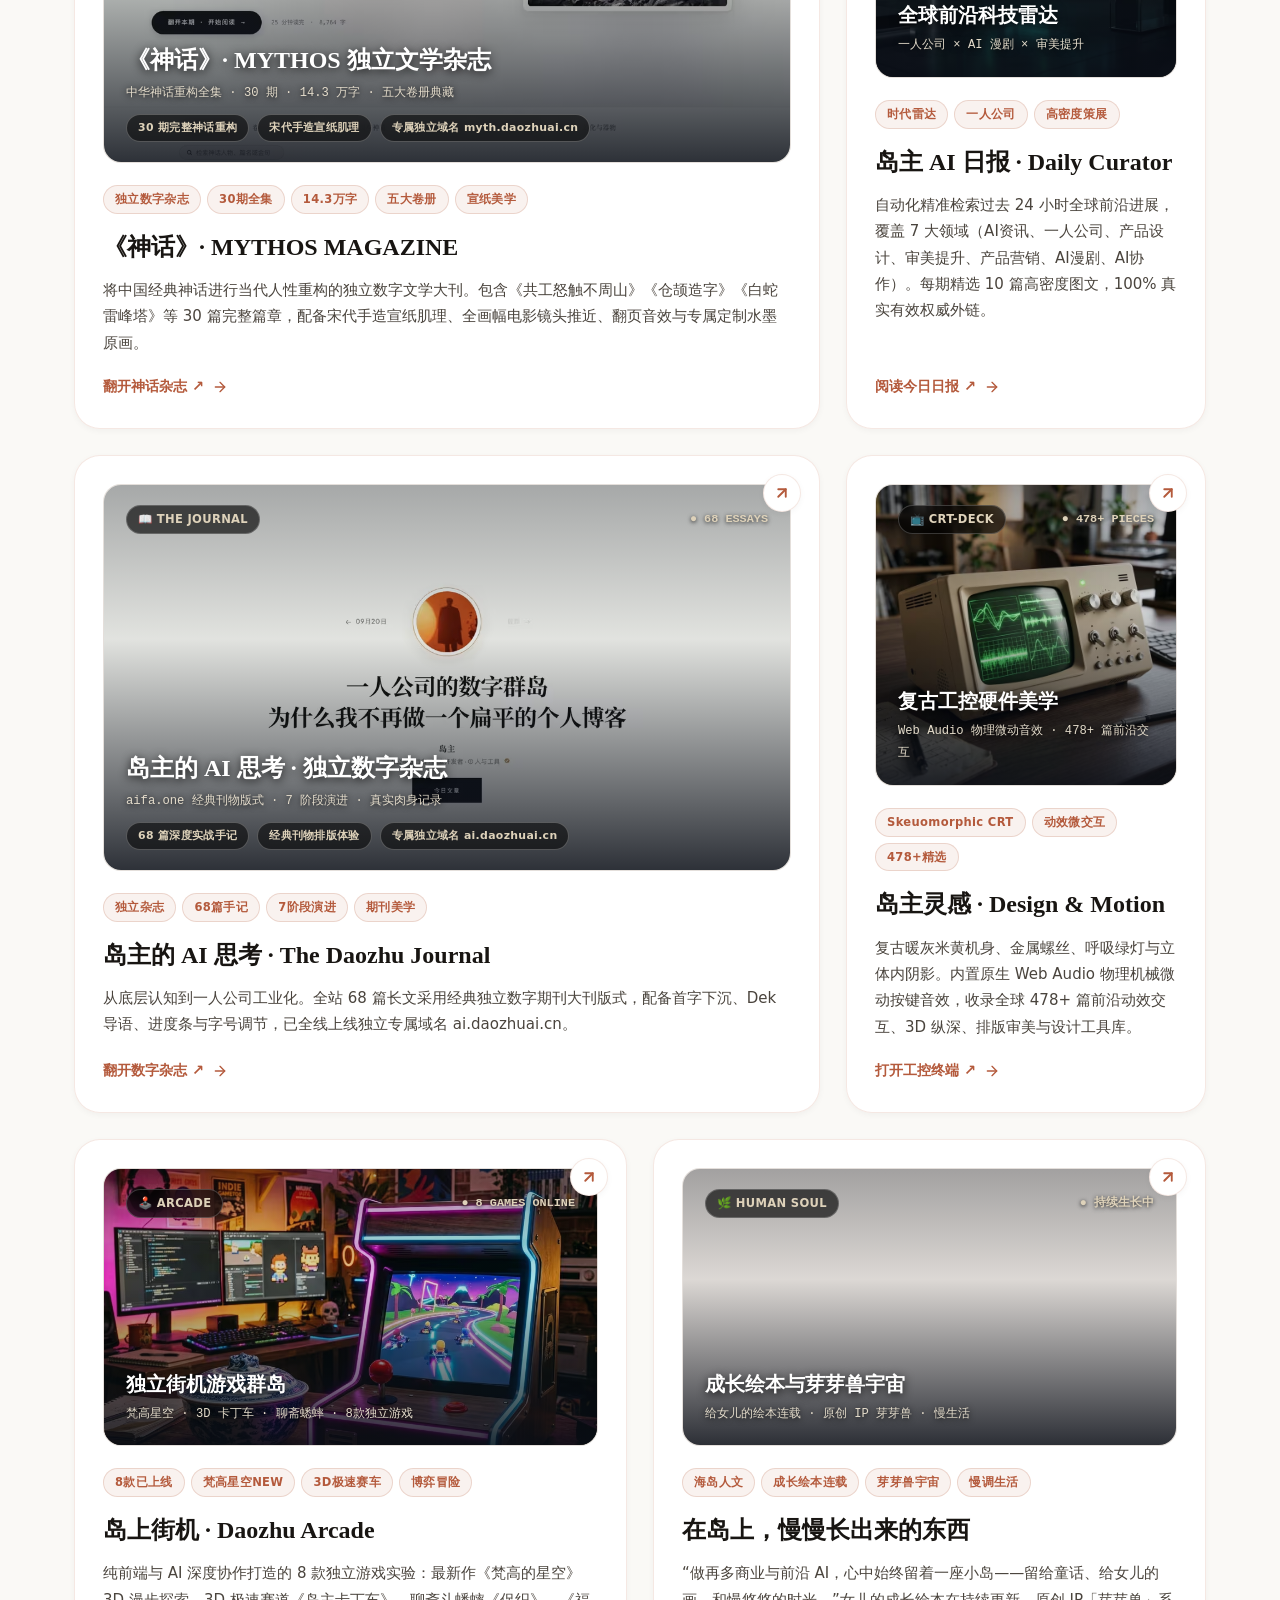
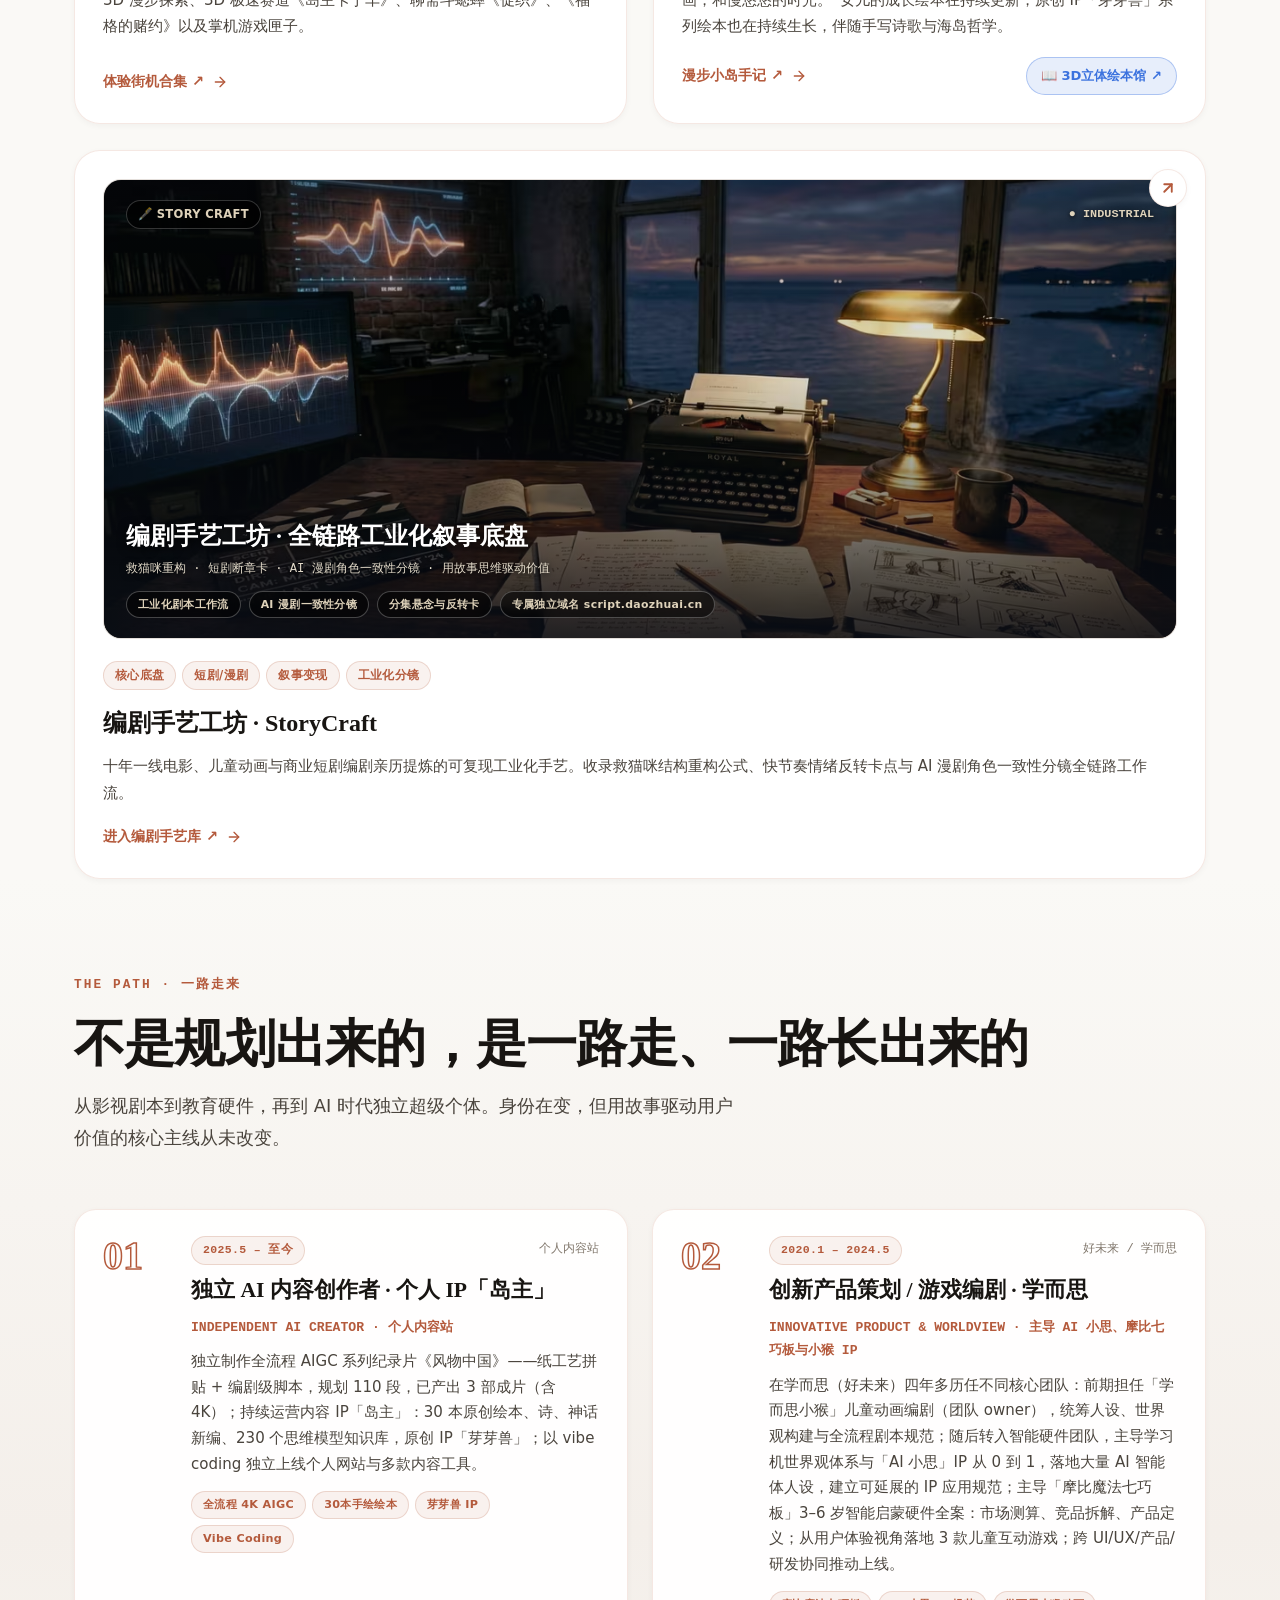
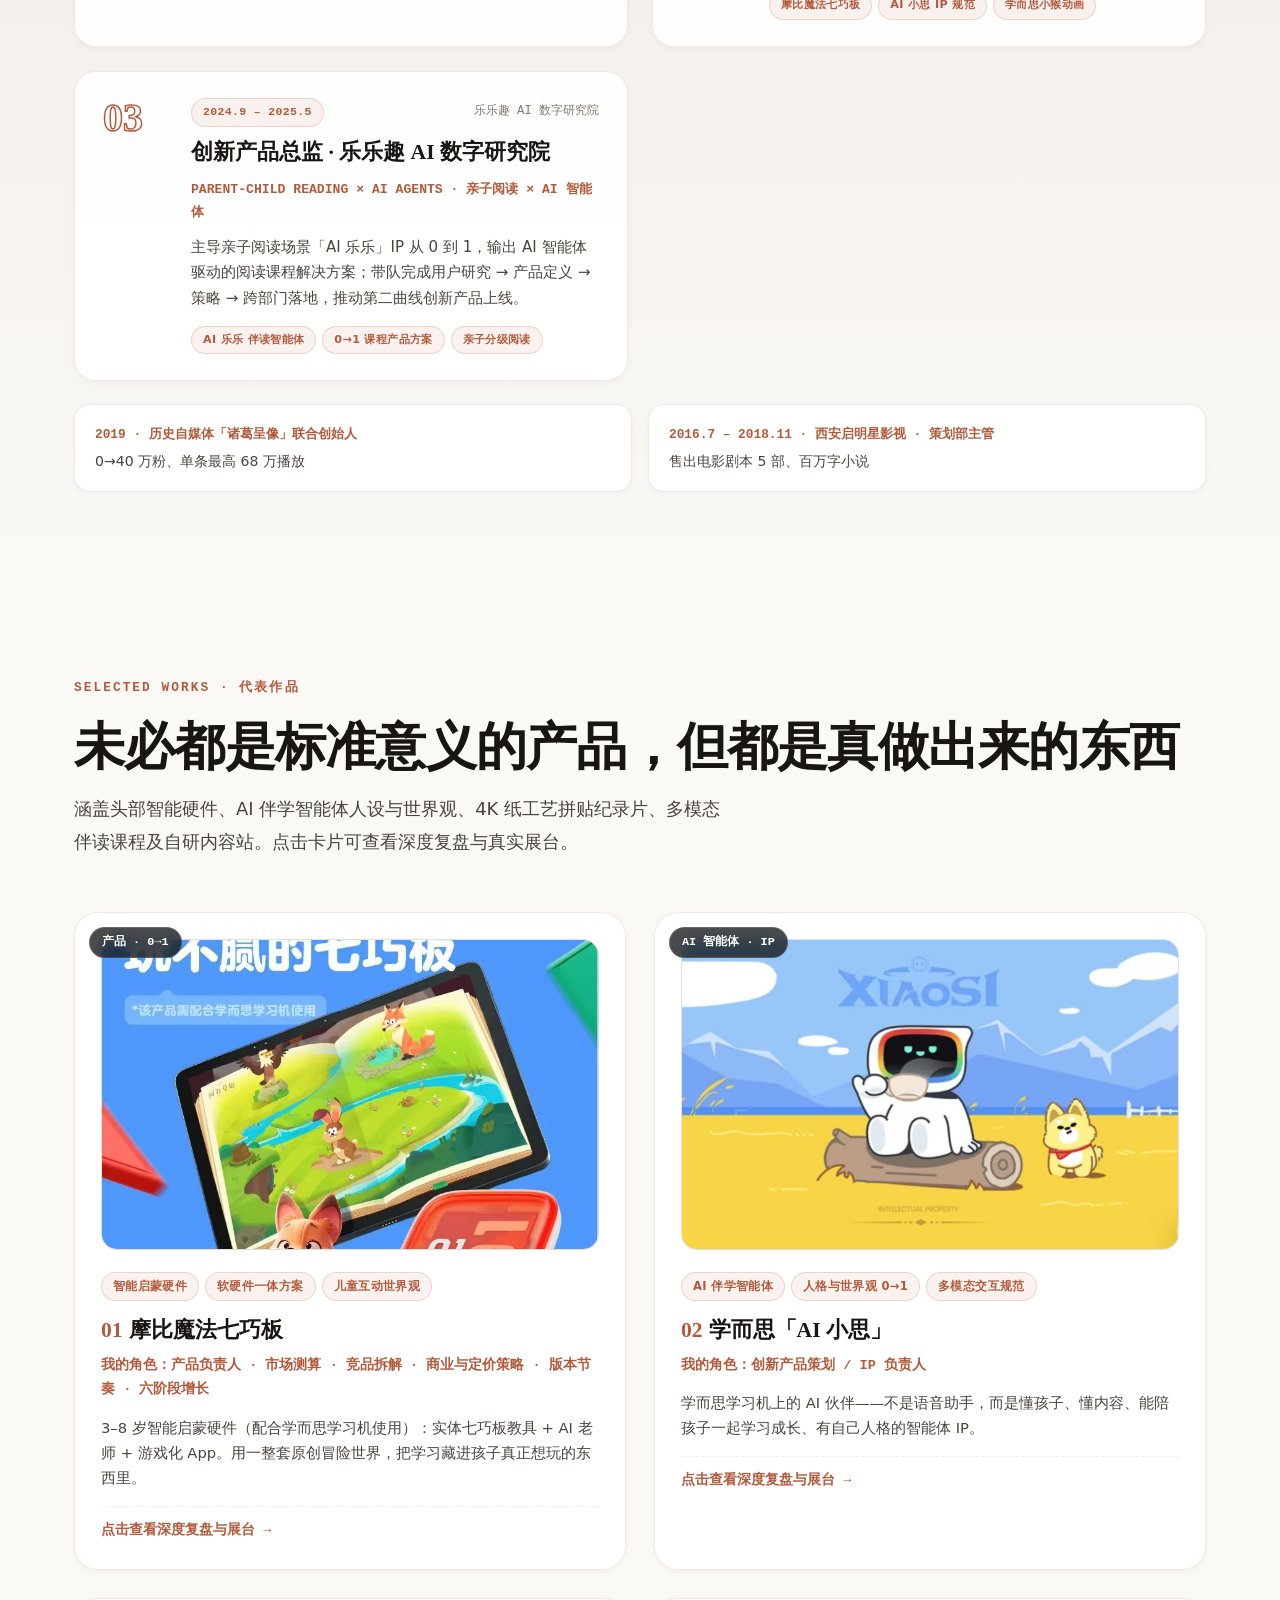
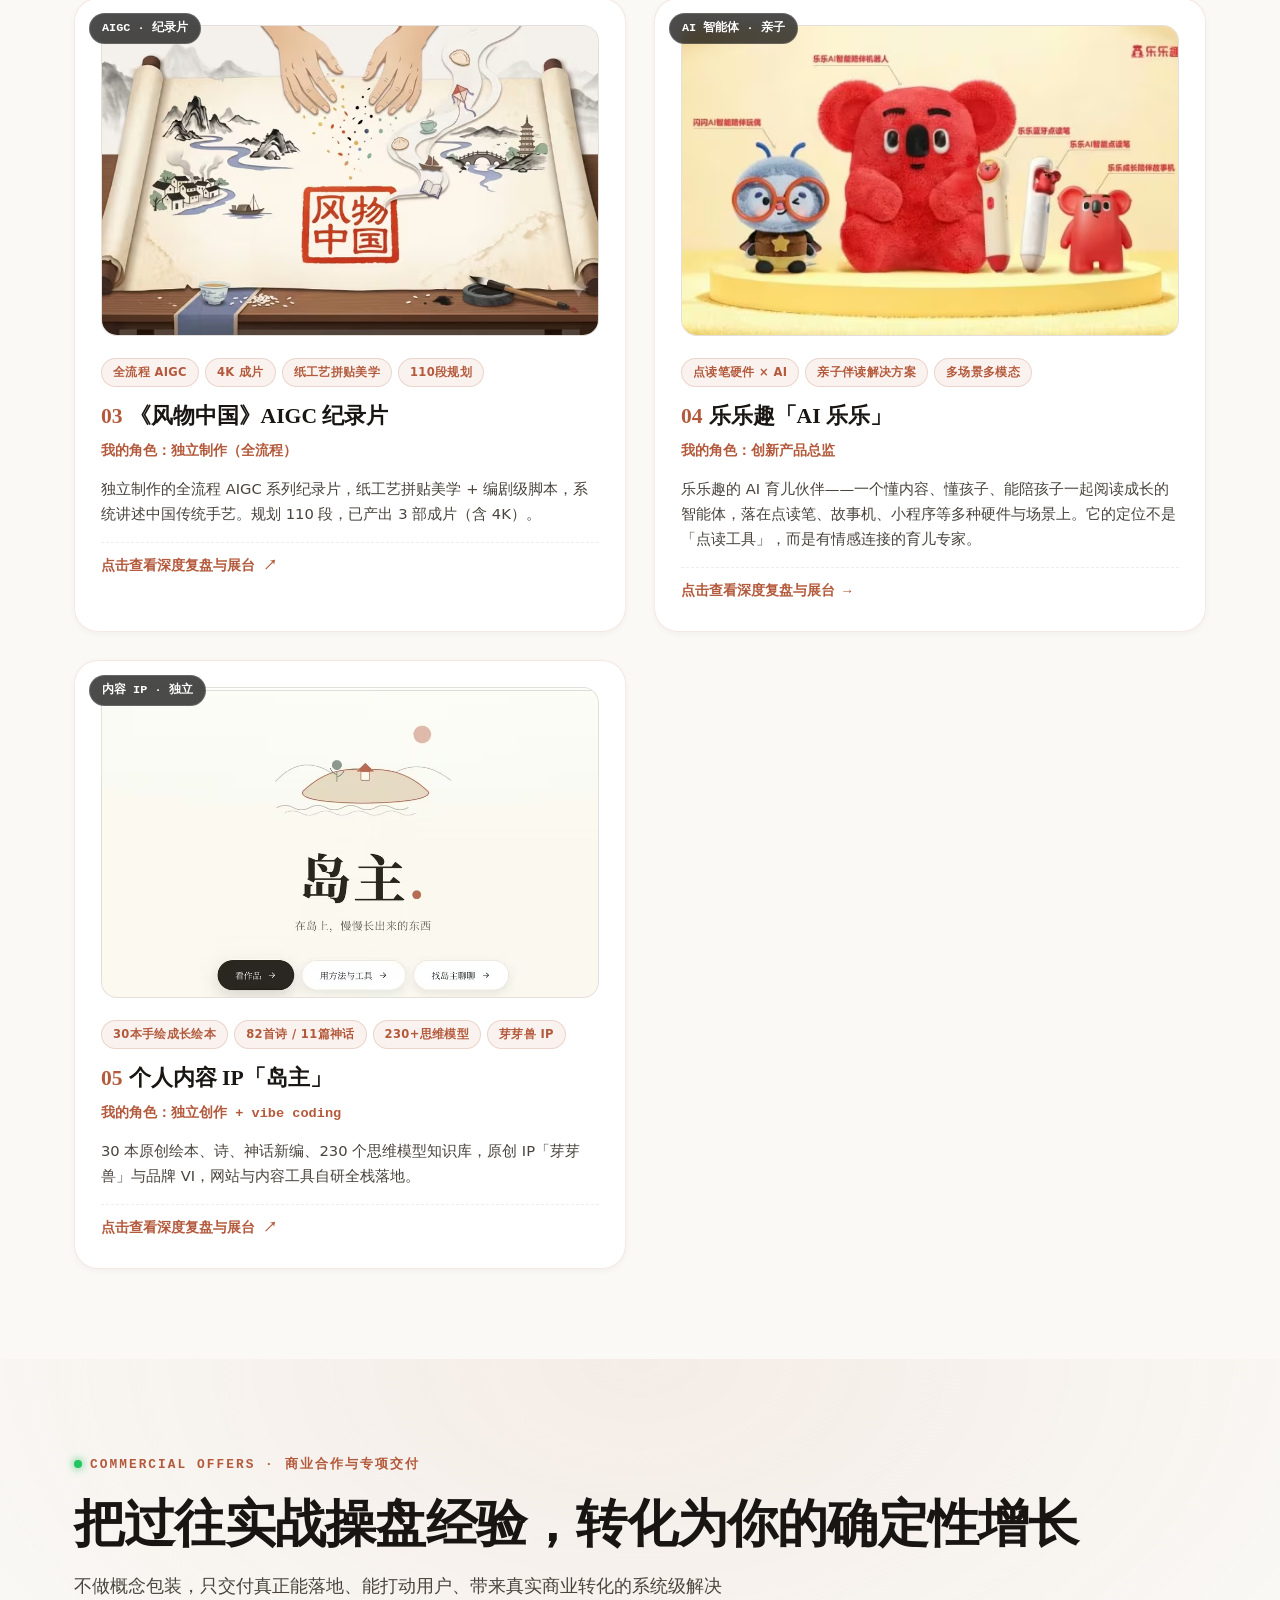
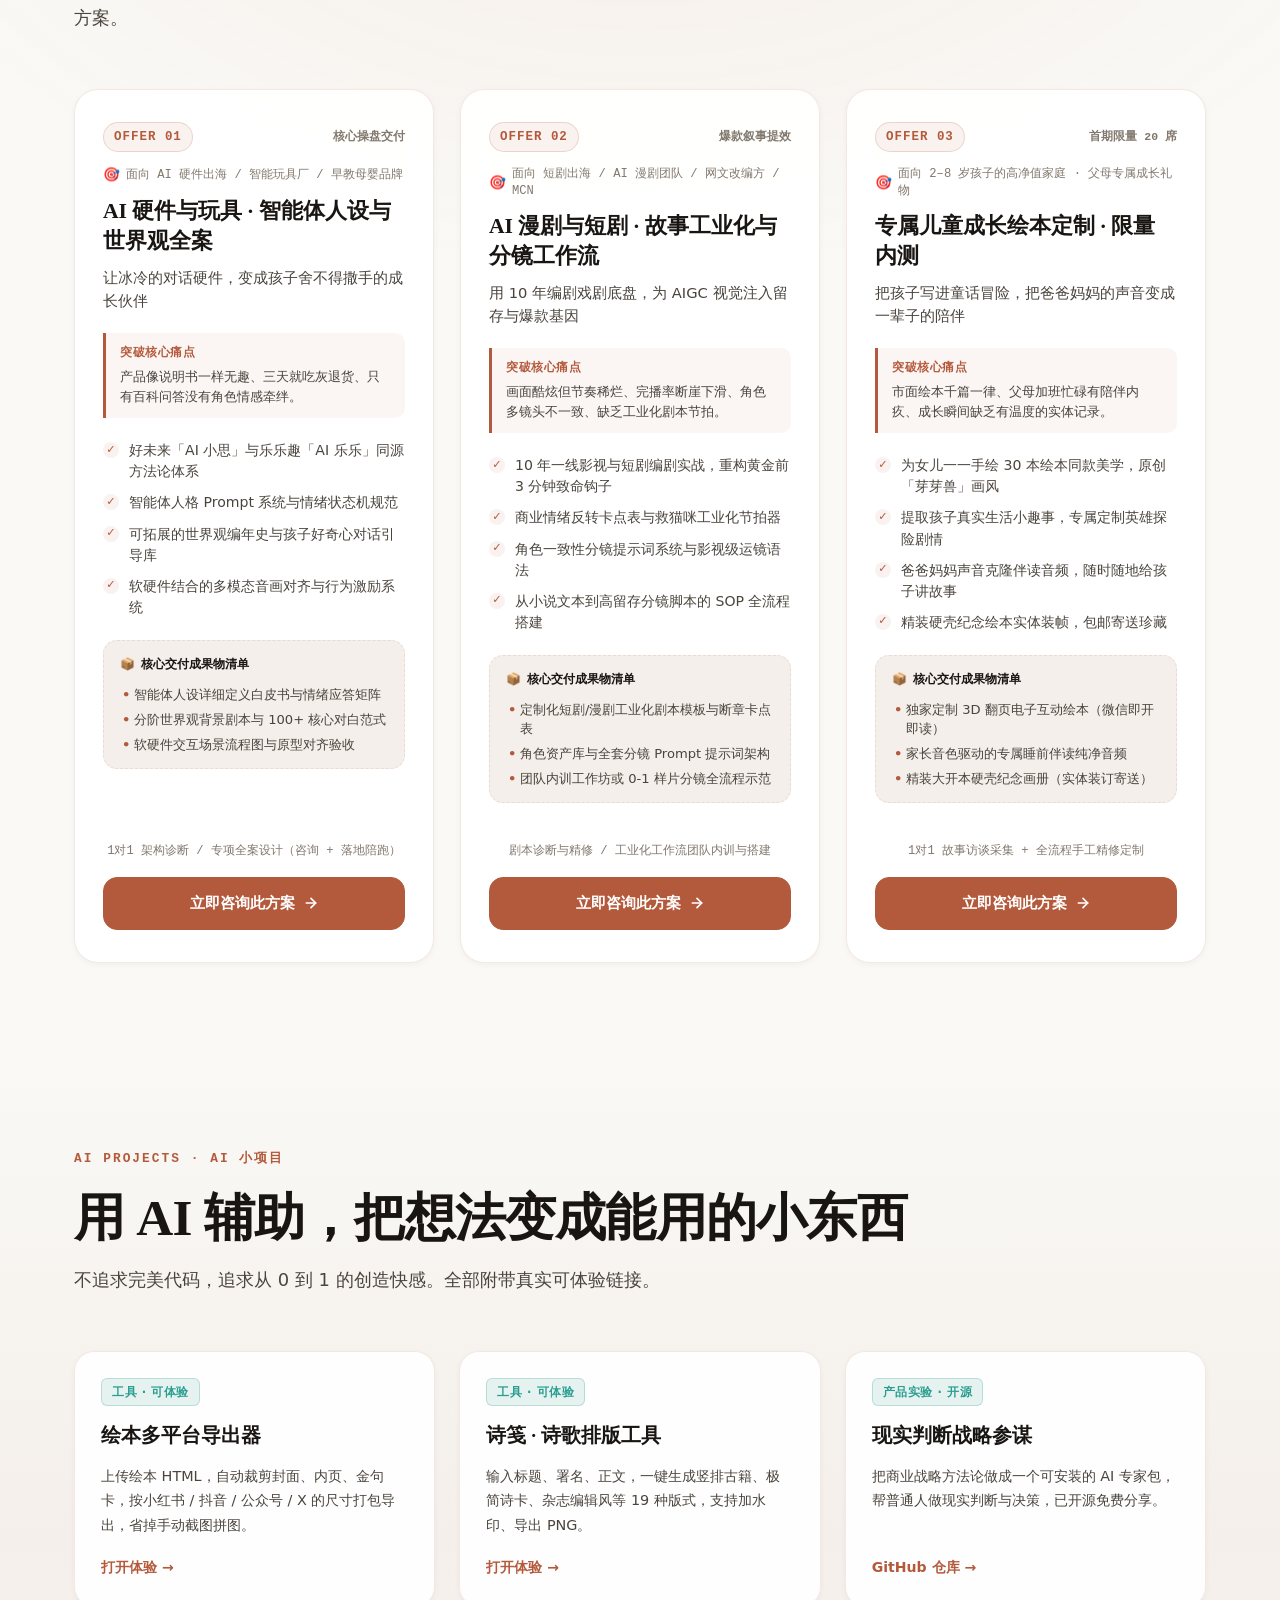
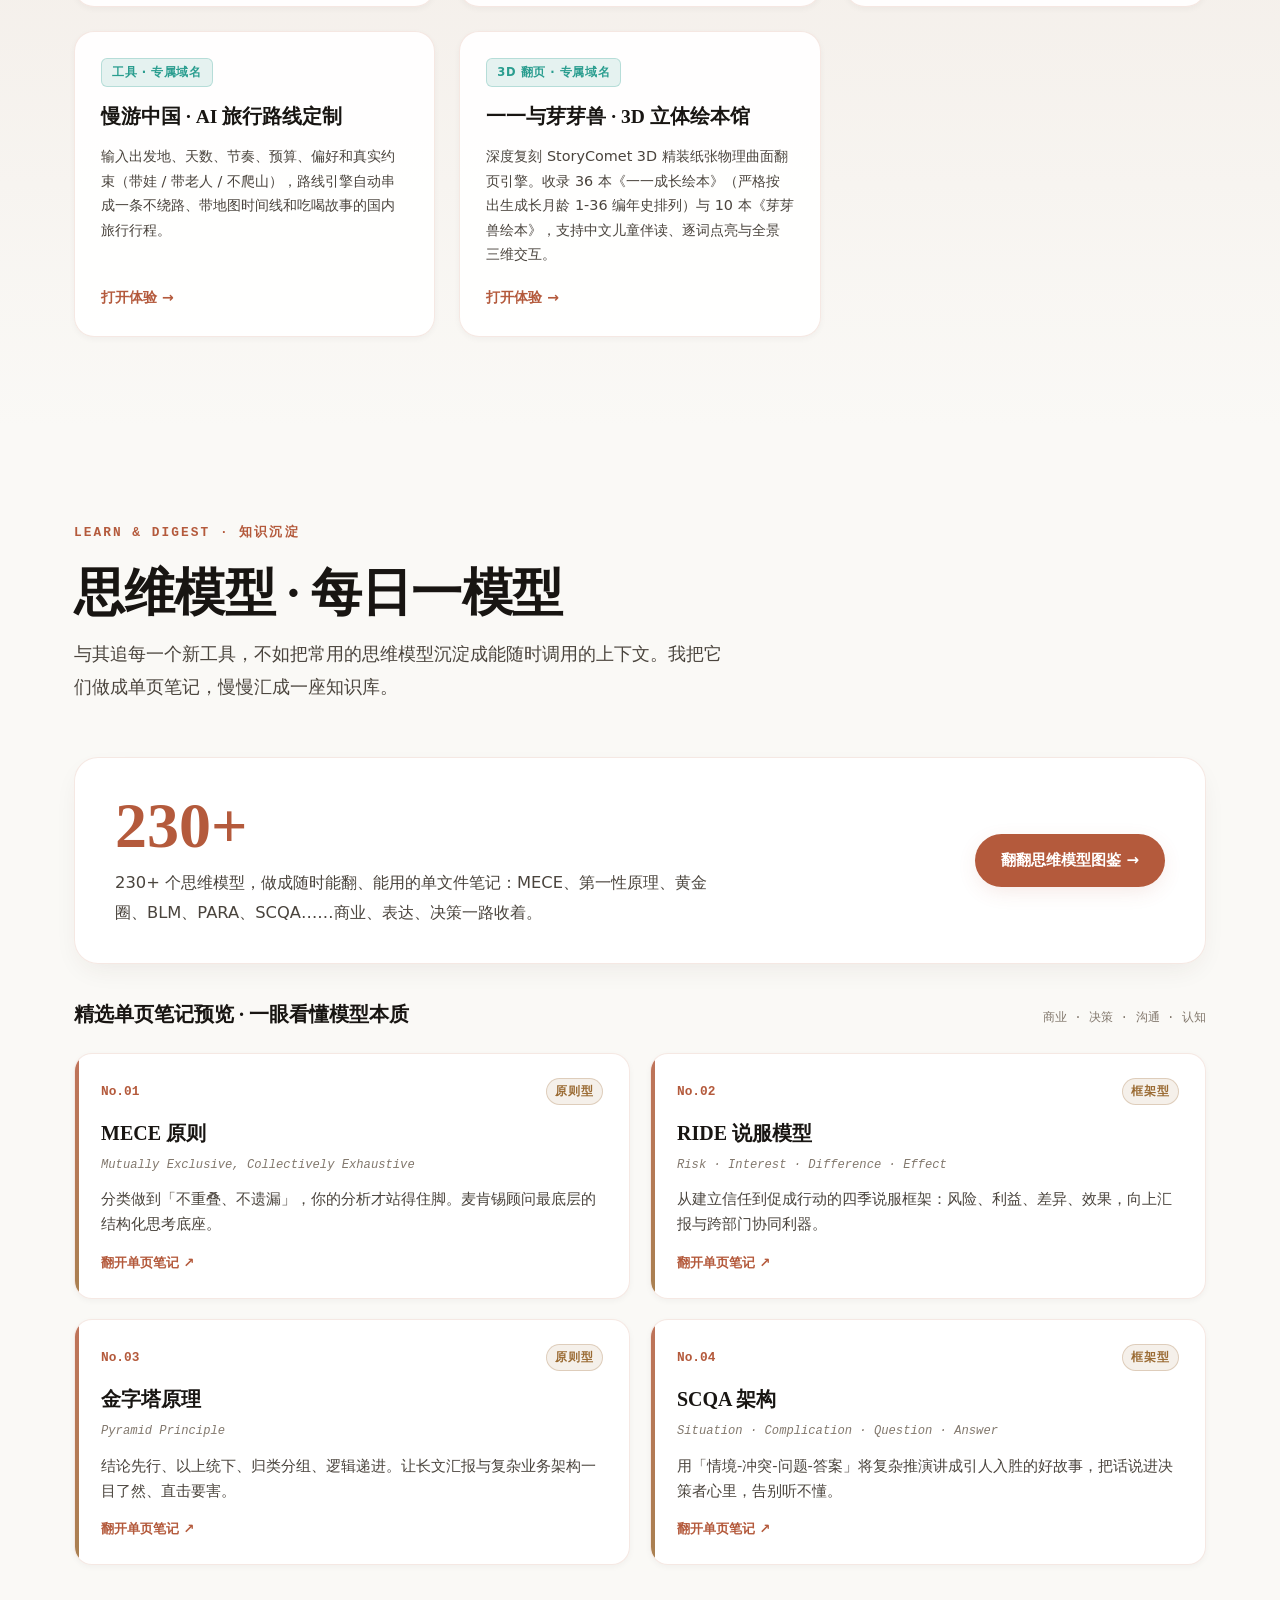
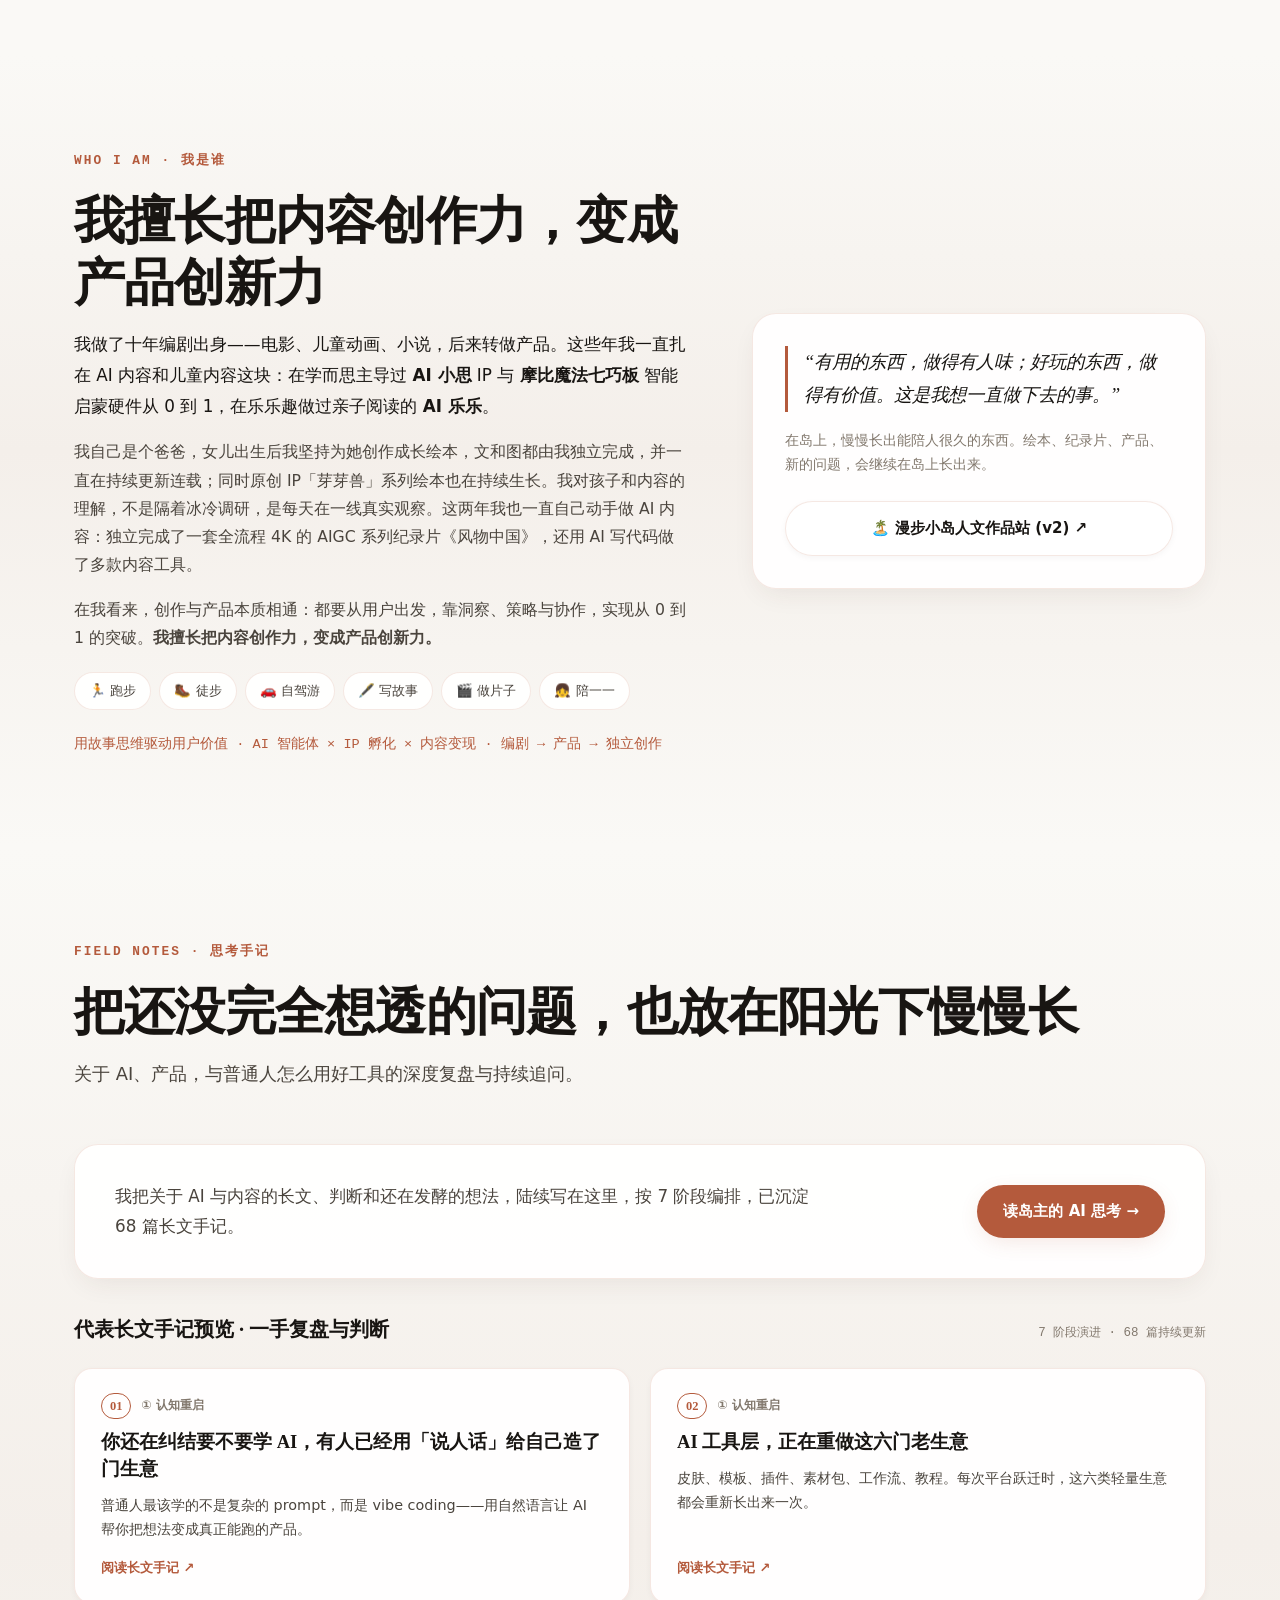
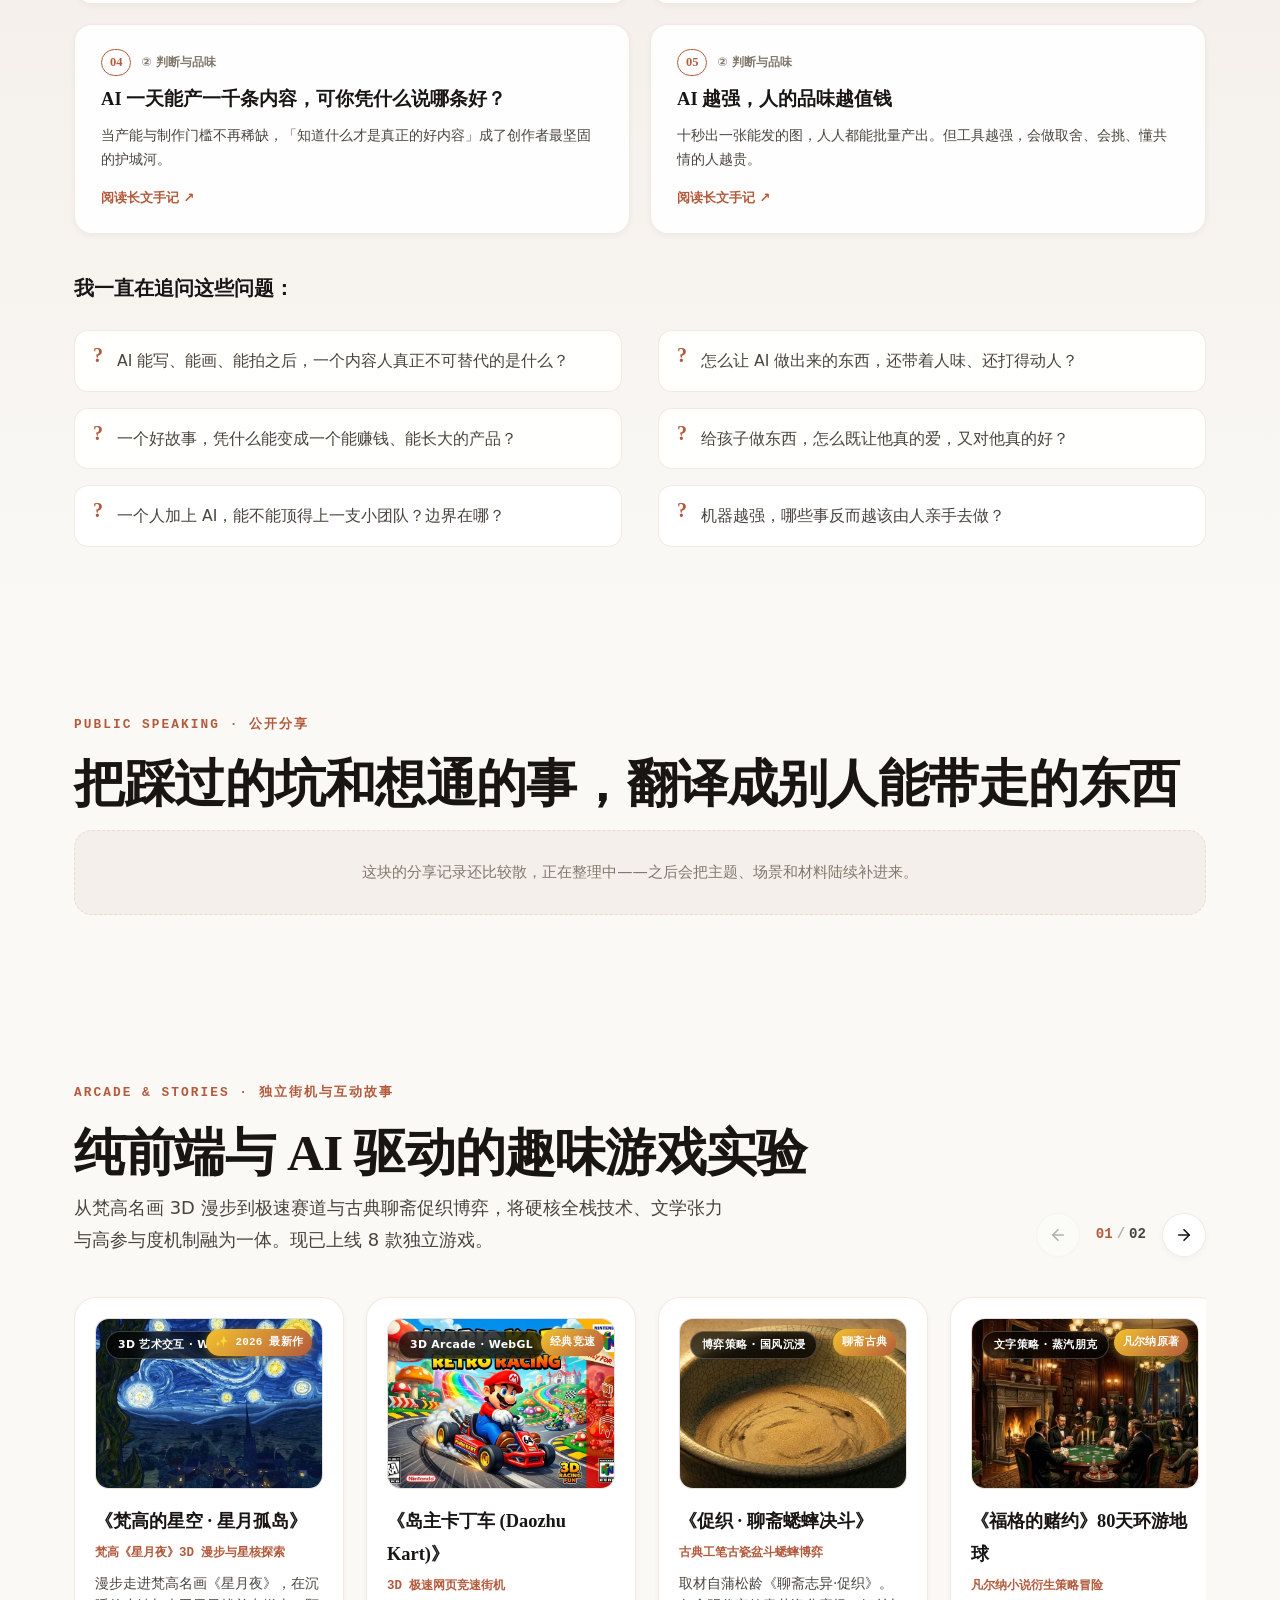
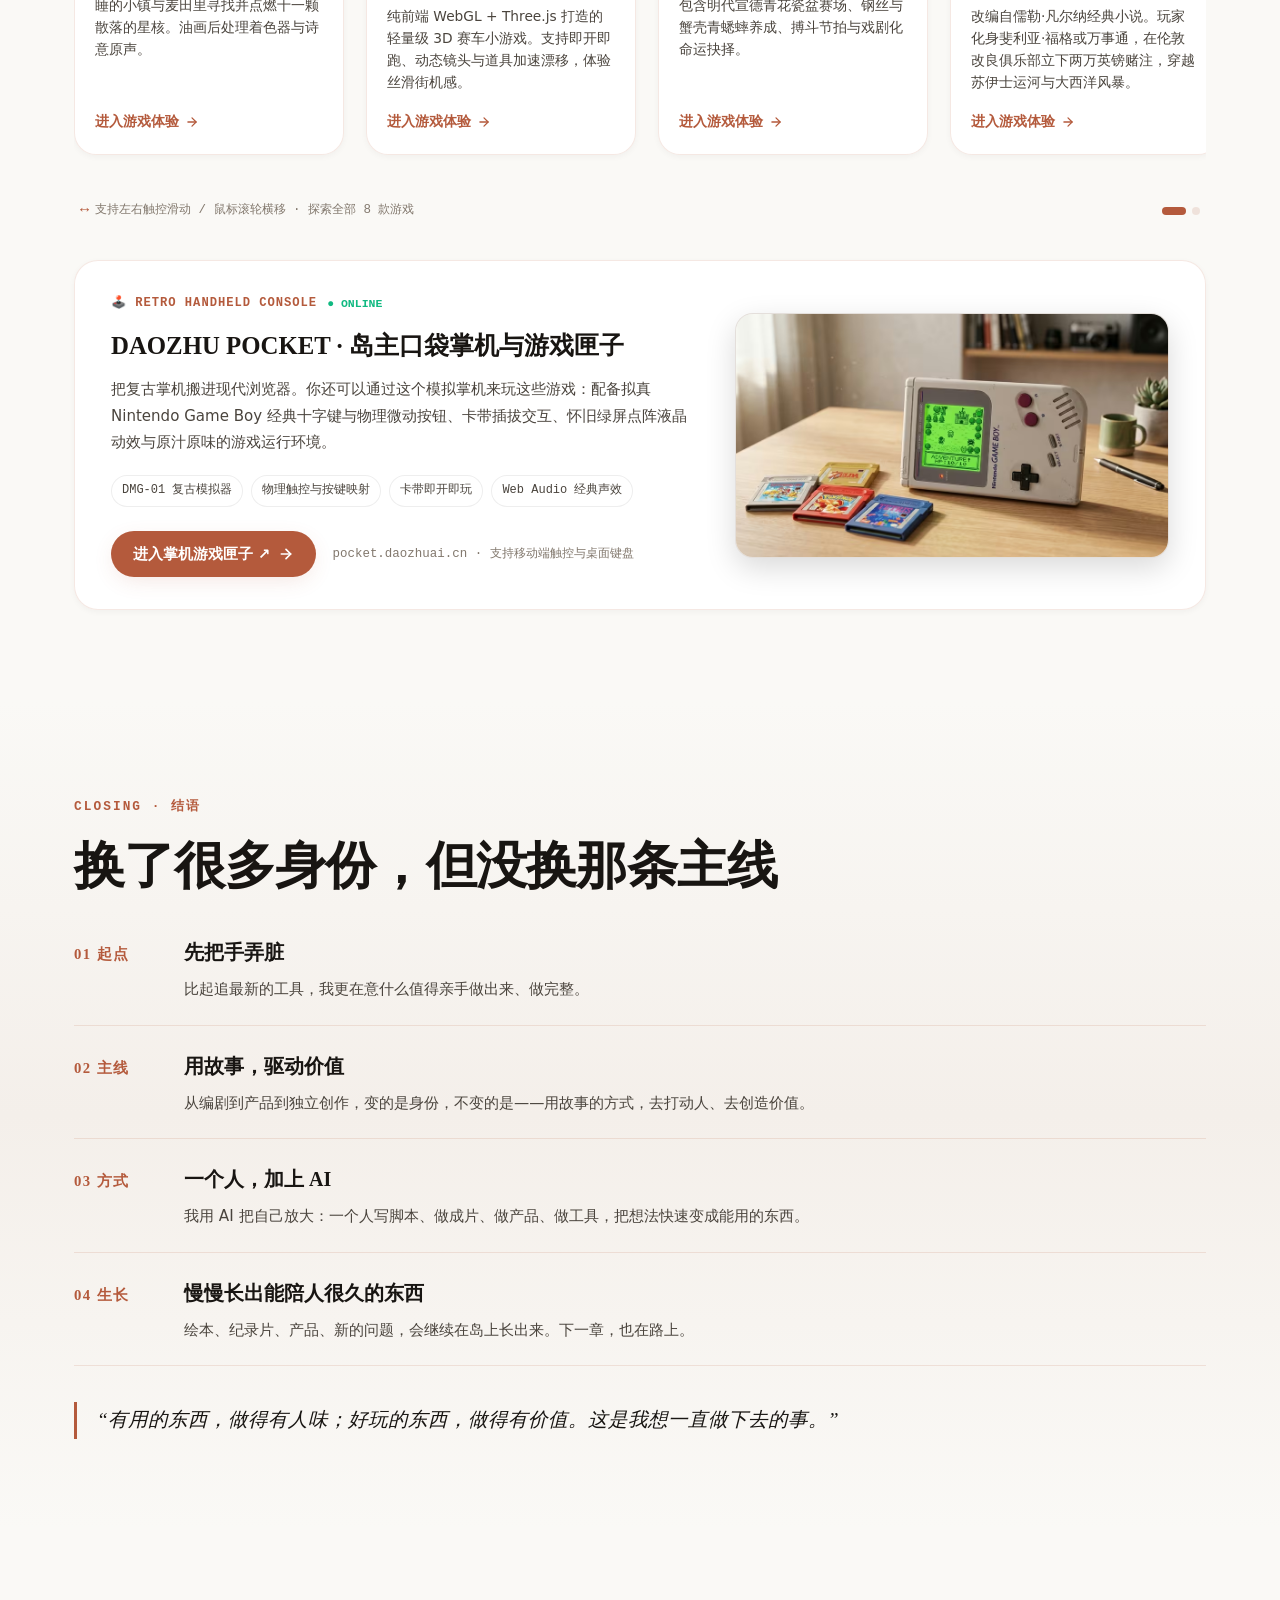
==== commit fd7199cc: "Lead with the XiaoSi product record and add direct harbor work navigation" ====
--- a/index.html
+++ b/index.html
@@ -154,23 +154,10 @@
             <span class="hero-title-statement">用故事思维<em>驱动用户价值</em>。</span>
           </h1>
 
-          <div class="hero-role-tags font-mono reveal">
-            <span>🎬 十年编剧</span>
-            <span>🚀 创新产品策划</span>
-            <span>🏝️ 独立内容创作者</span>
-          </div>
-
-          <p class="hero-lead reveal delay-1">
-            十年编剧 × AI 产品 × 内容创作。现开放面向企业与个人的 <b>3 大专项商业交付与咨询</b>：AI 硬件/伴读人设全案、AI 漫剧工业化工作流、家庭专属定制成长绘本。
+          <p class="hero-lead">
+            在学而思，我主导了学习机伙伴「AI 小思」的人设和世界观，写下它怎样跟孩子说话，也为团队制定了角色应用规范。
           </p>
-
-          <blockquote class="hero-motto reveal delay-2">
-            “别人做产品，我讲故事——只是我的故事，恰好能落地、能生长。”
-          </blockquote>
-
-          <div style="font-family: var(--font-mono); font-size: 0.82rem; color: var(--brand-primary); margin-bottom: 24px;" class="reveal delay-2">
-            独立 AI 内容创作者 · 前学而思 / 乐乐趣 创新产品操盘手 · 个人 IP「岛主」
-          </div>
+          <p class="hero-lead"><a href="/islands/workshop/index.html#xiaosi" data-open-modal="m2">看 AI 小思的角色设定与产品记录 →</a></p>
 
           <div class="hero-actions reveal delay-3">
             <a href="#services" class="btn btn-primary">
